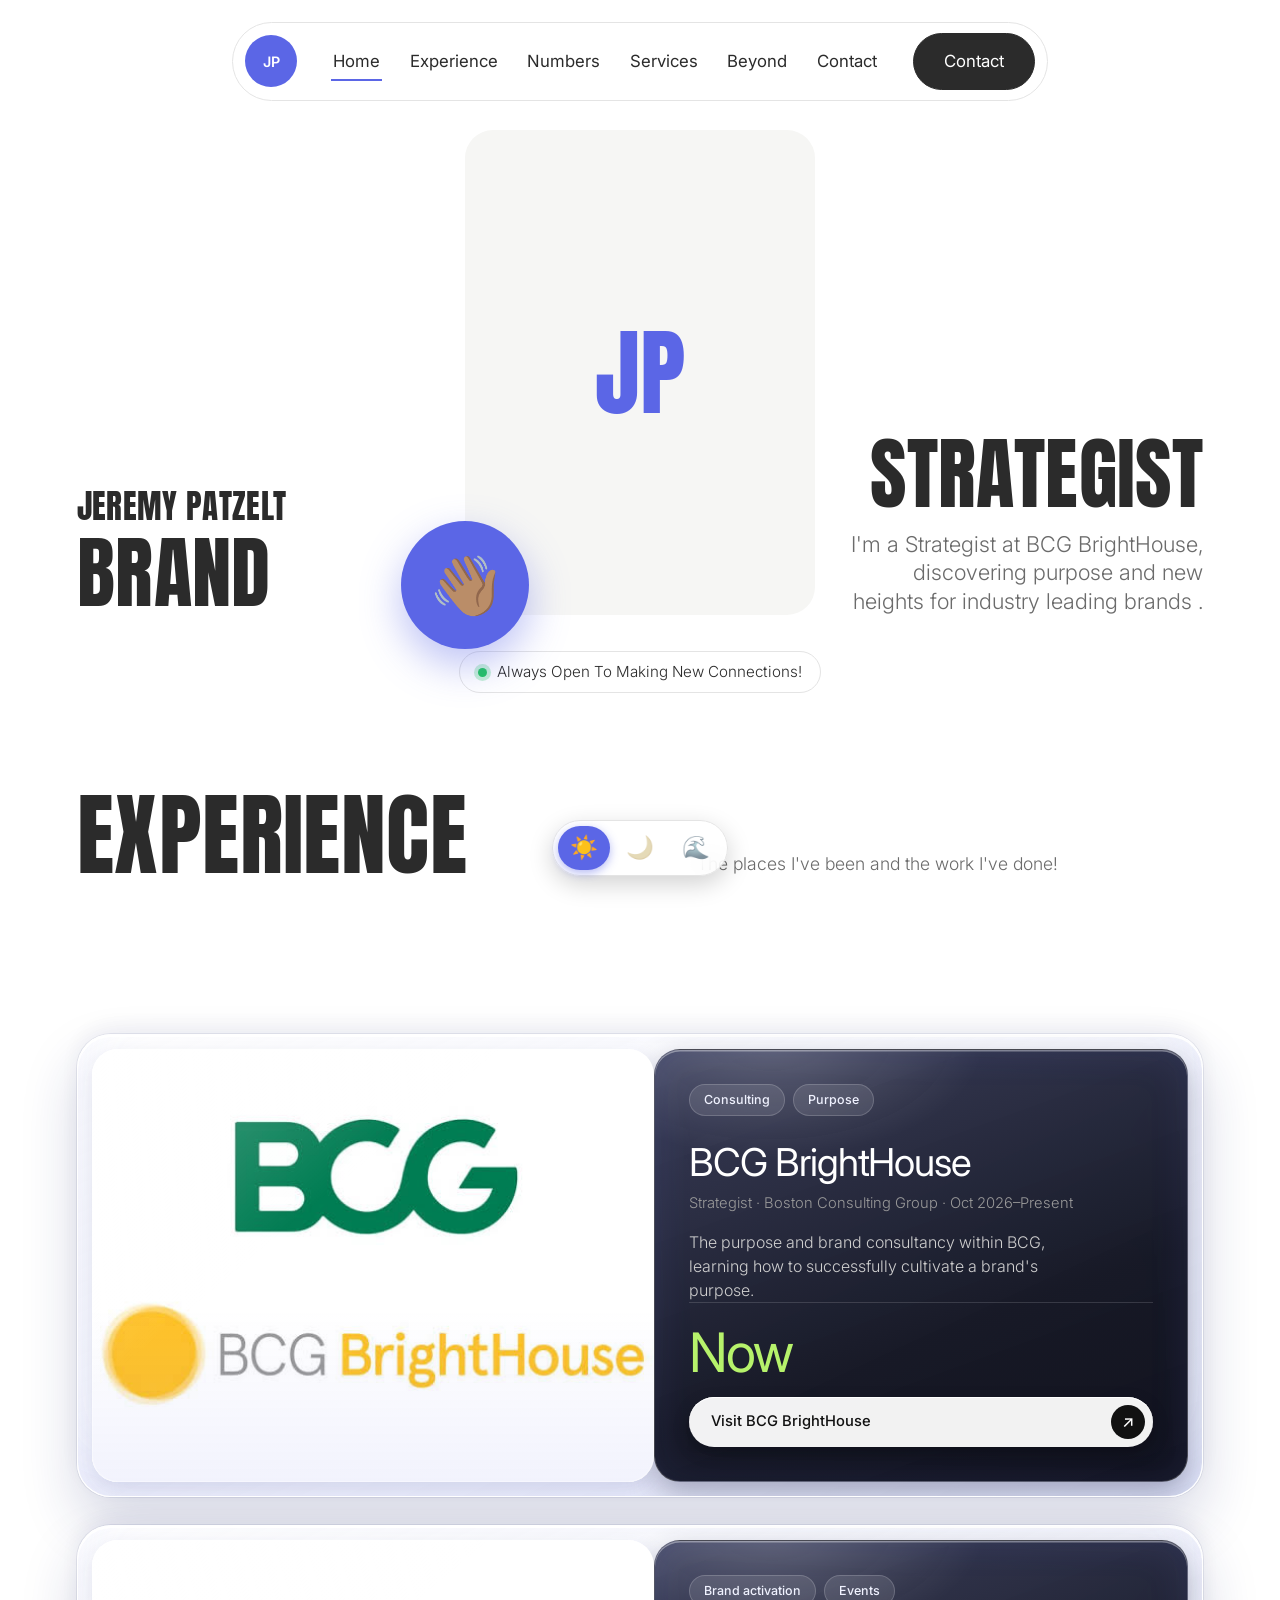
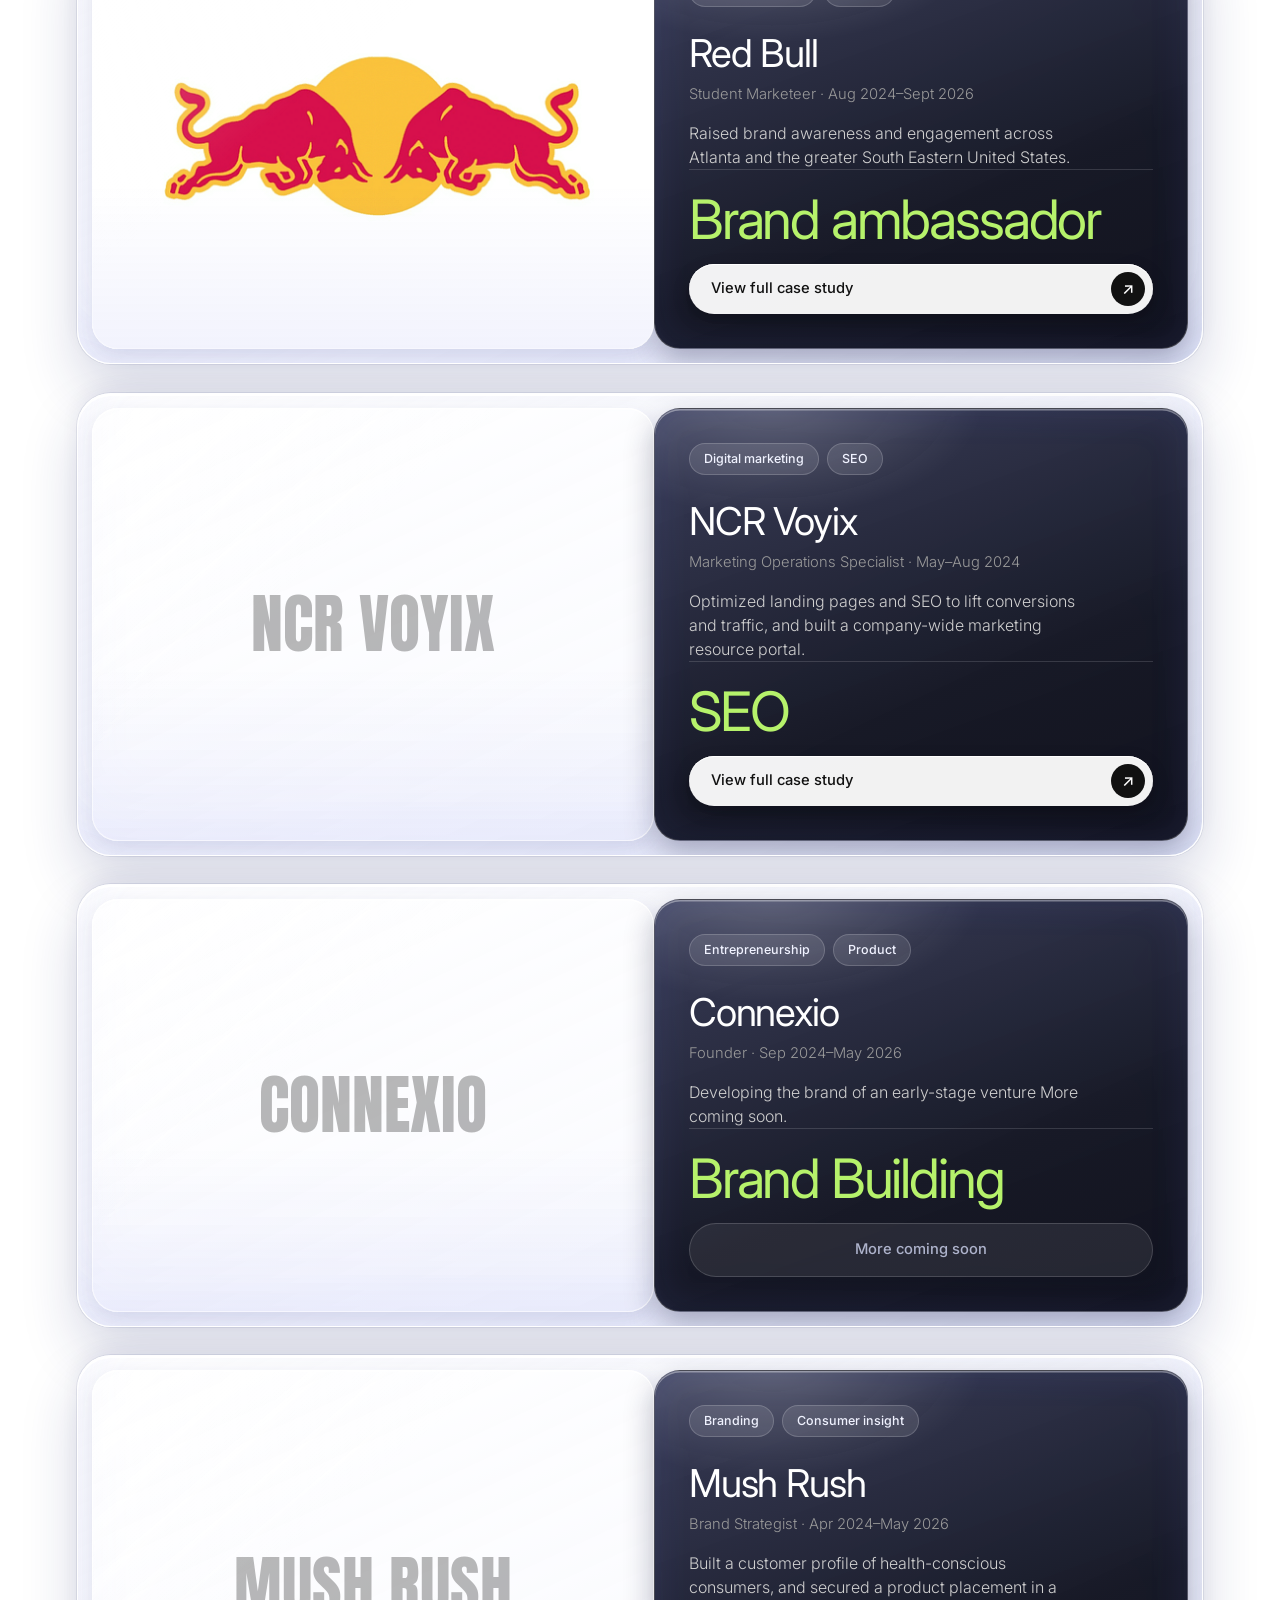
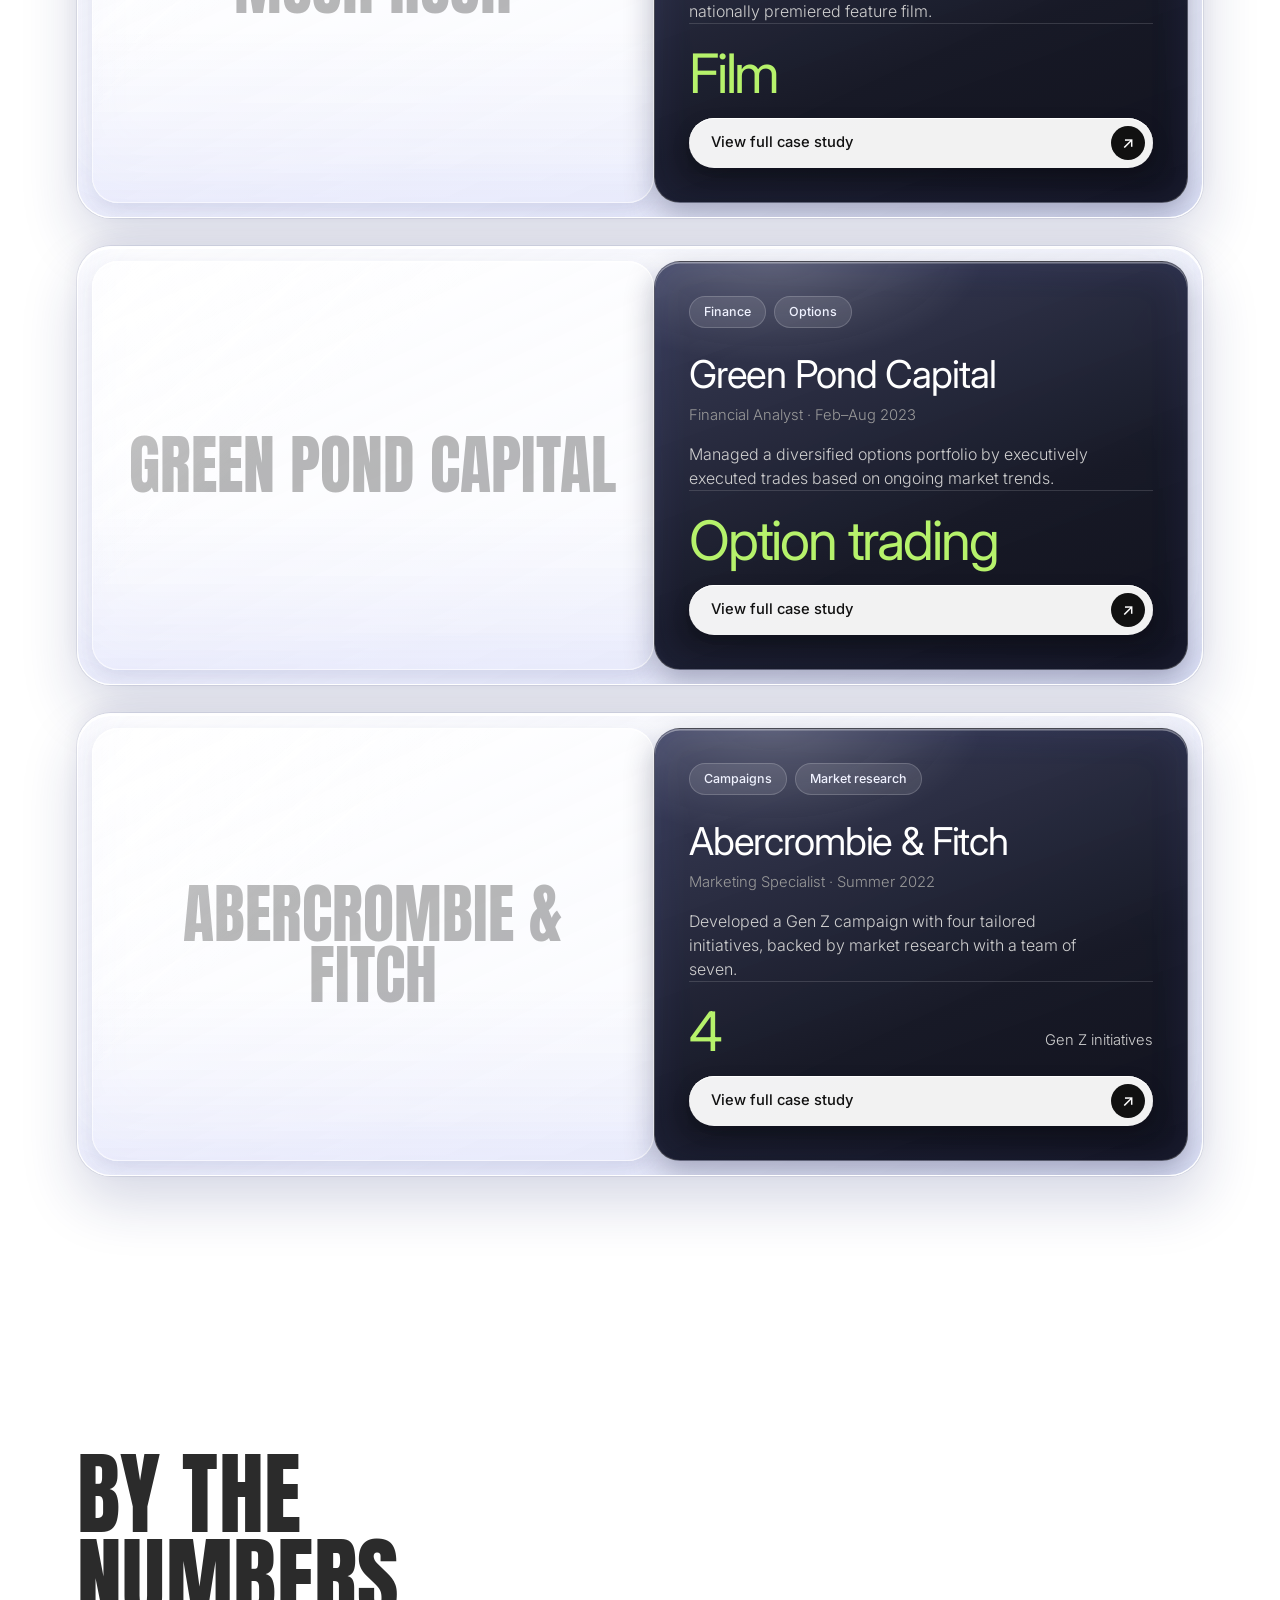
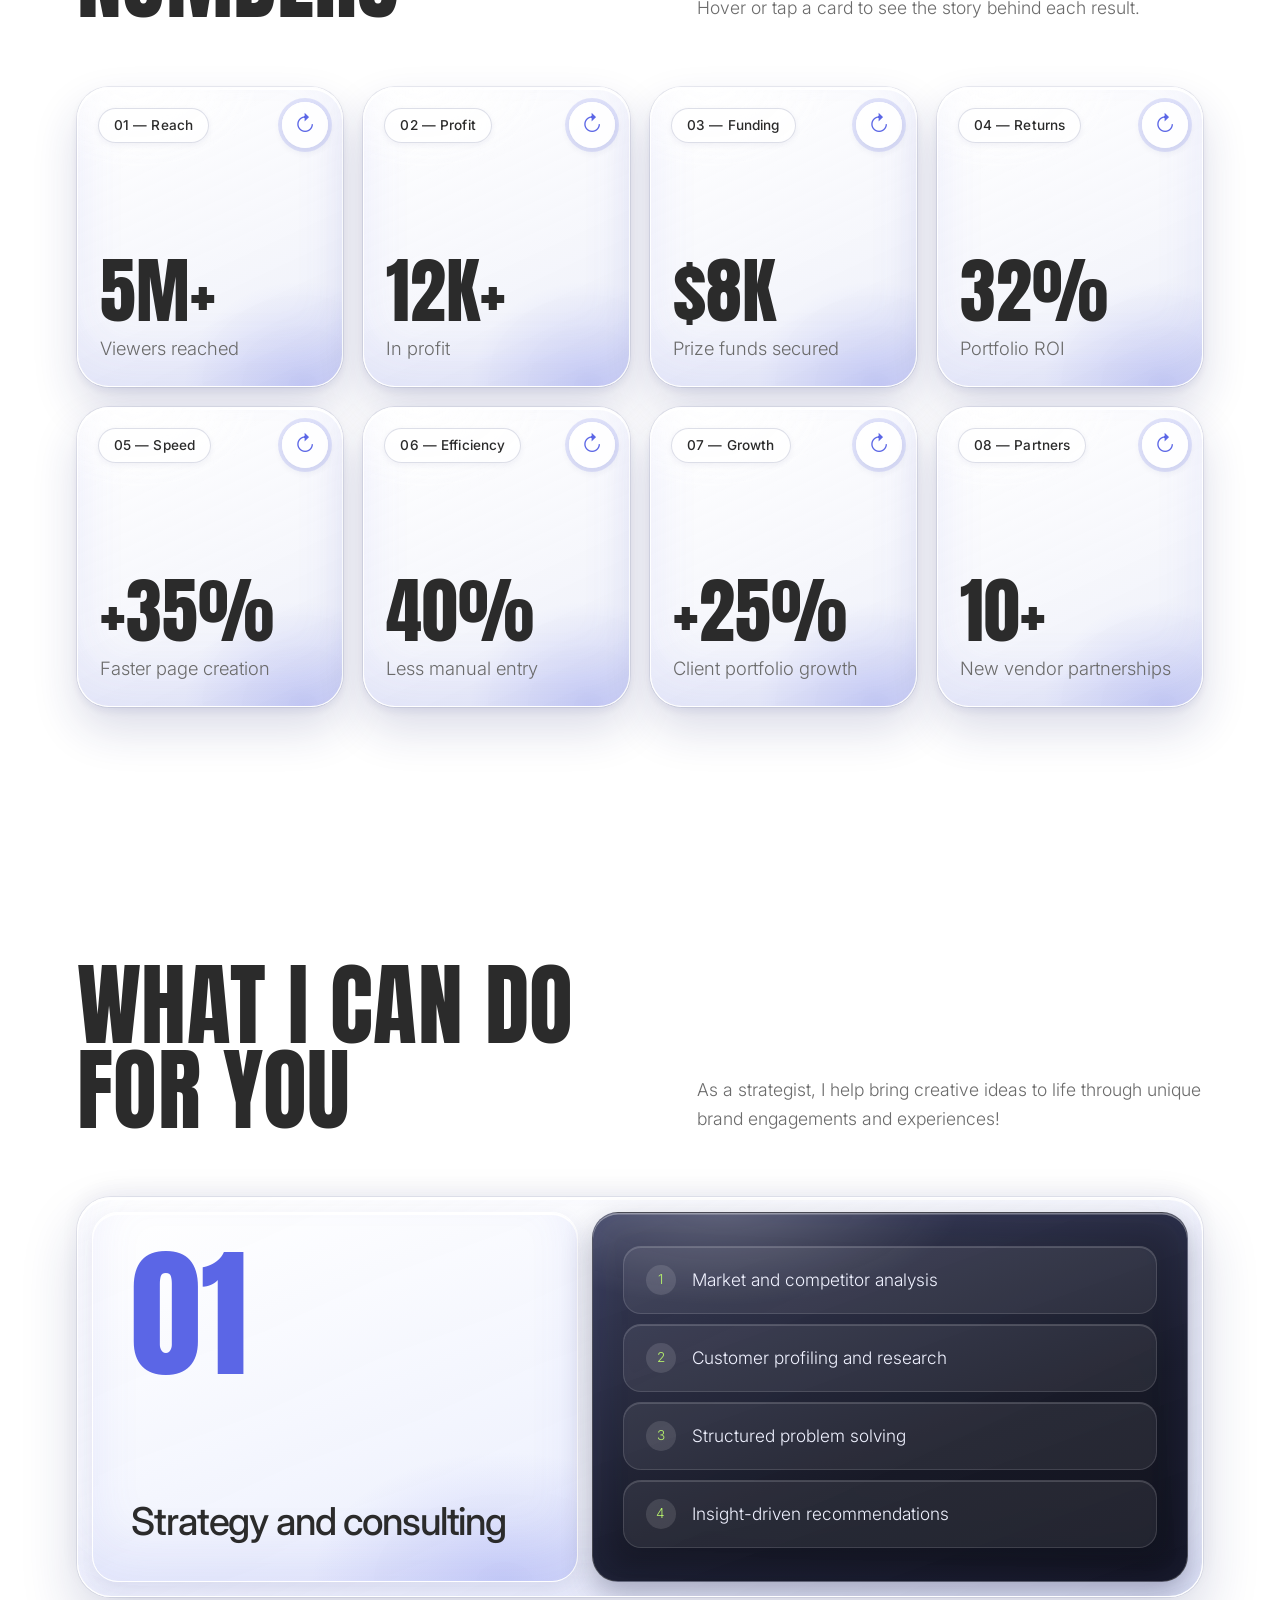
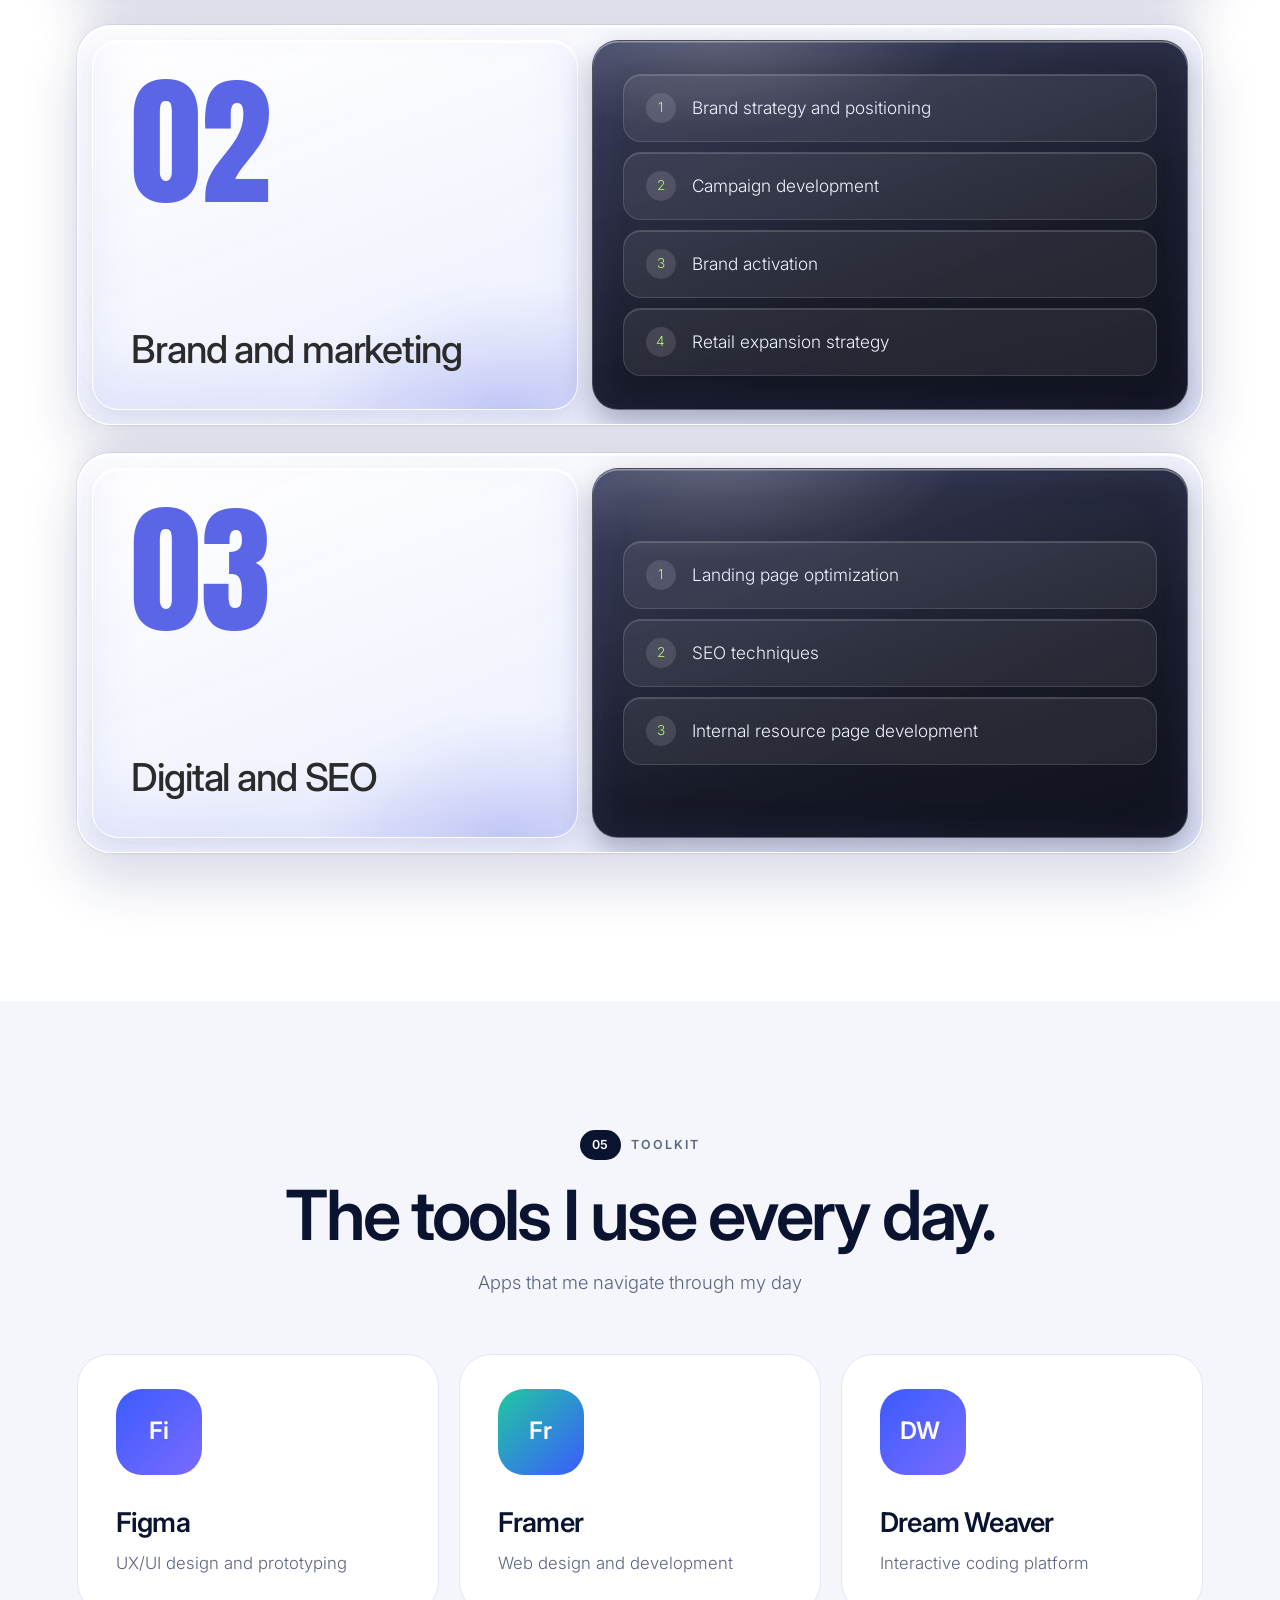
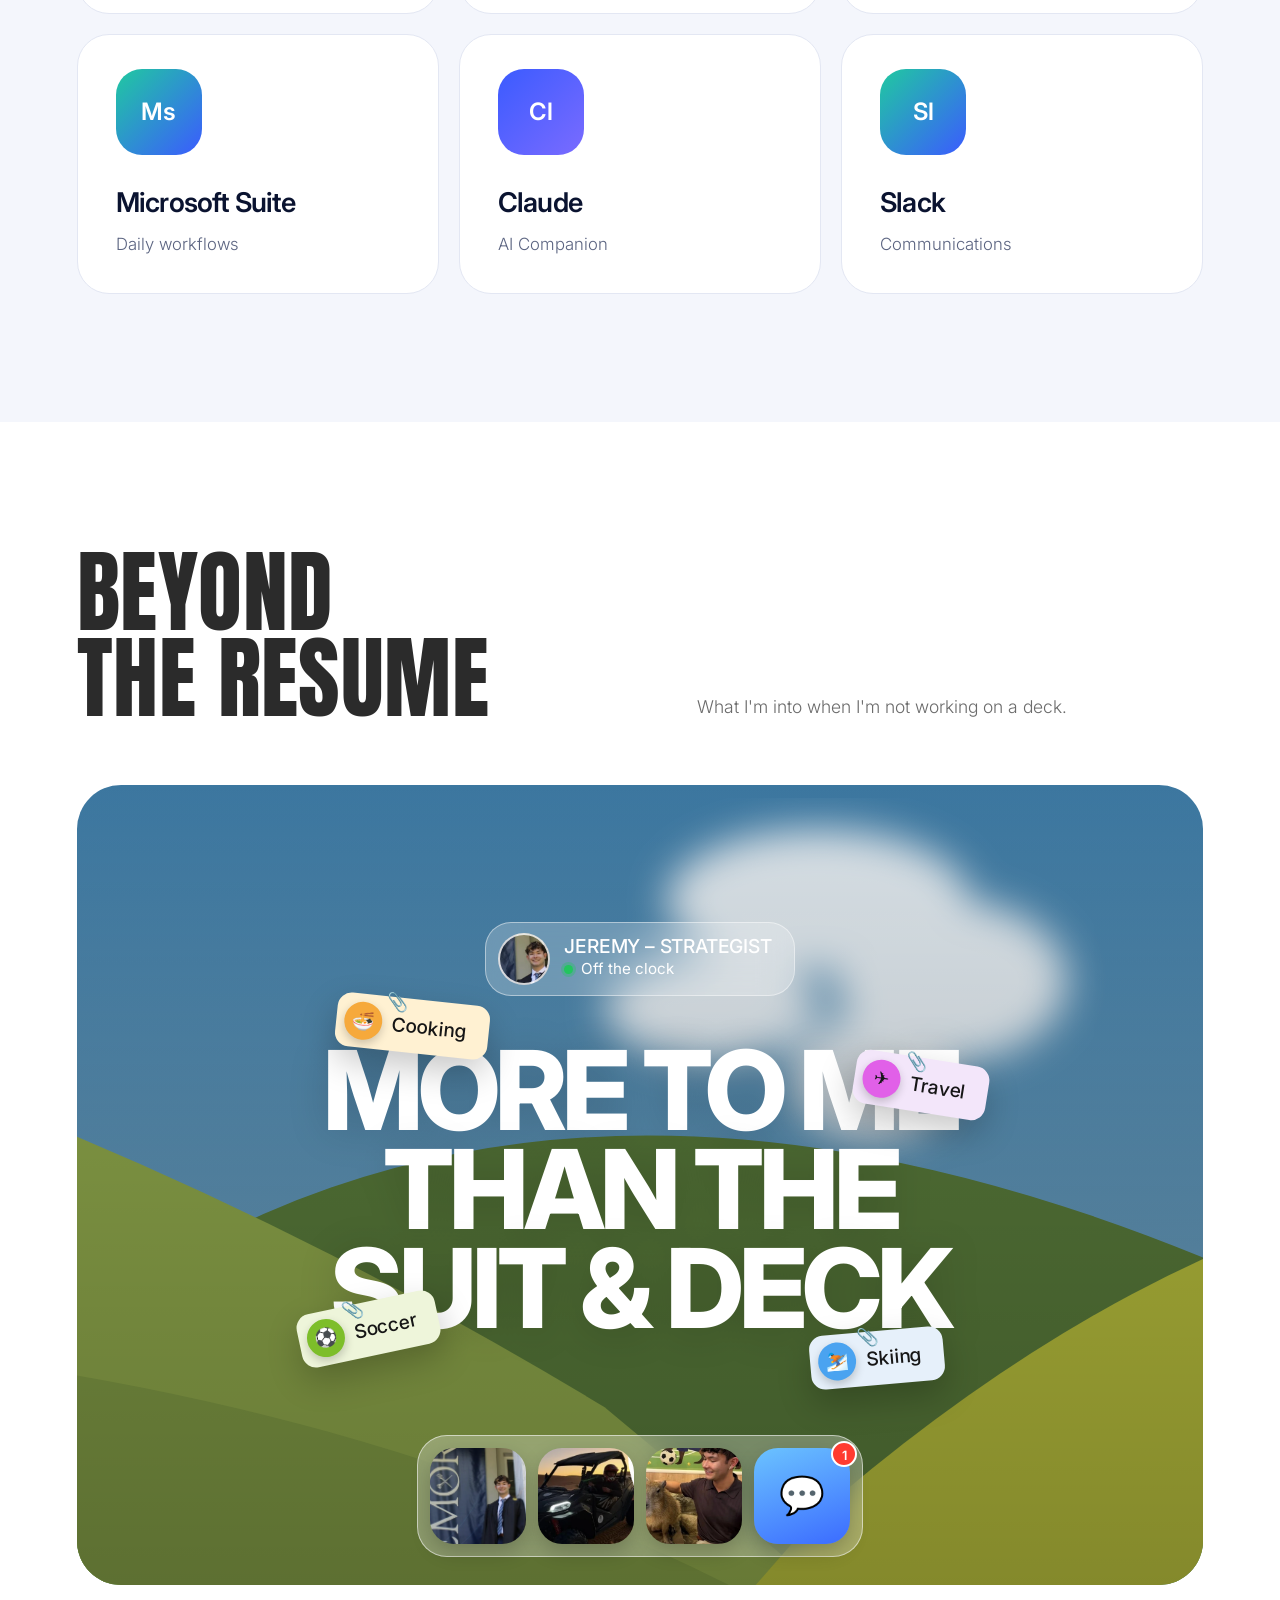
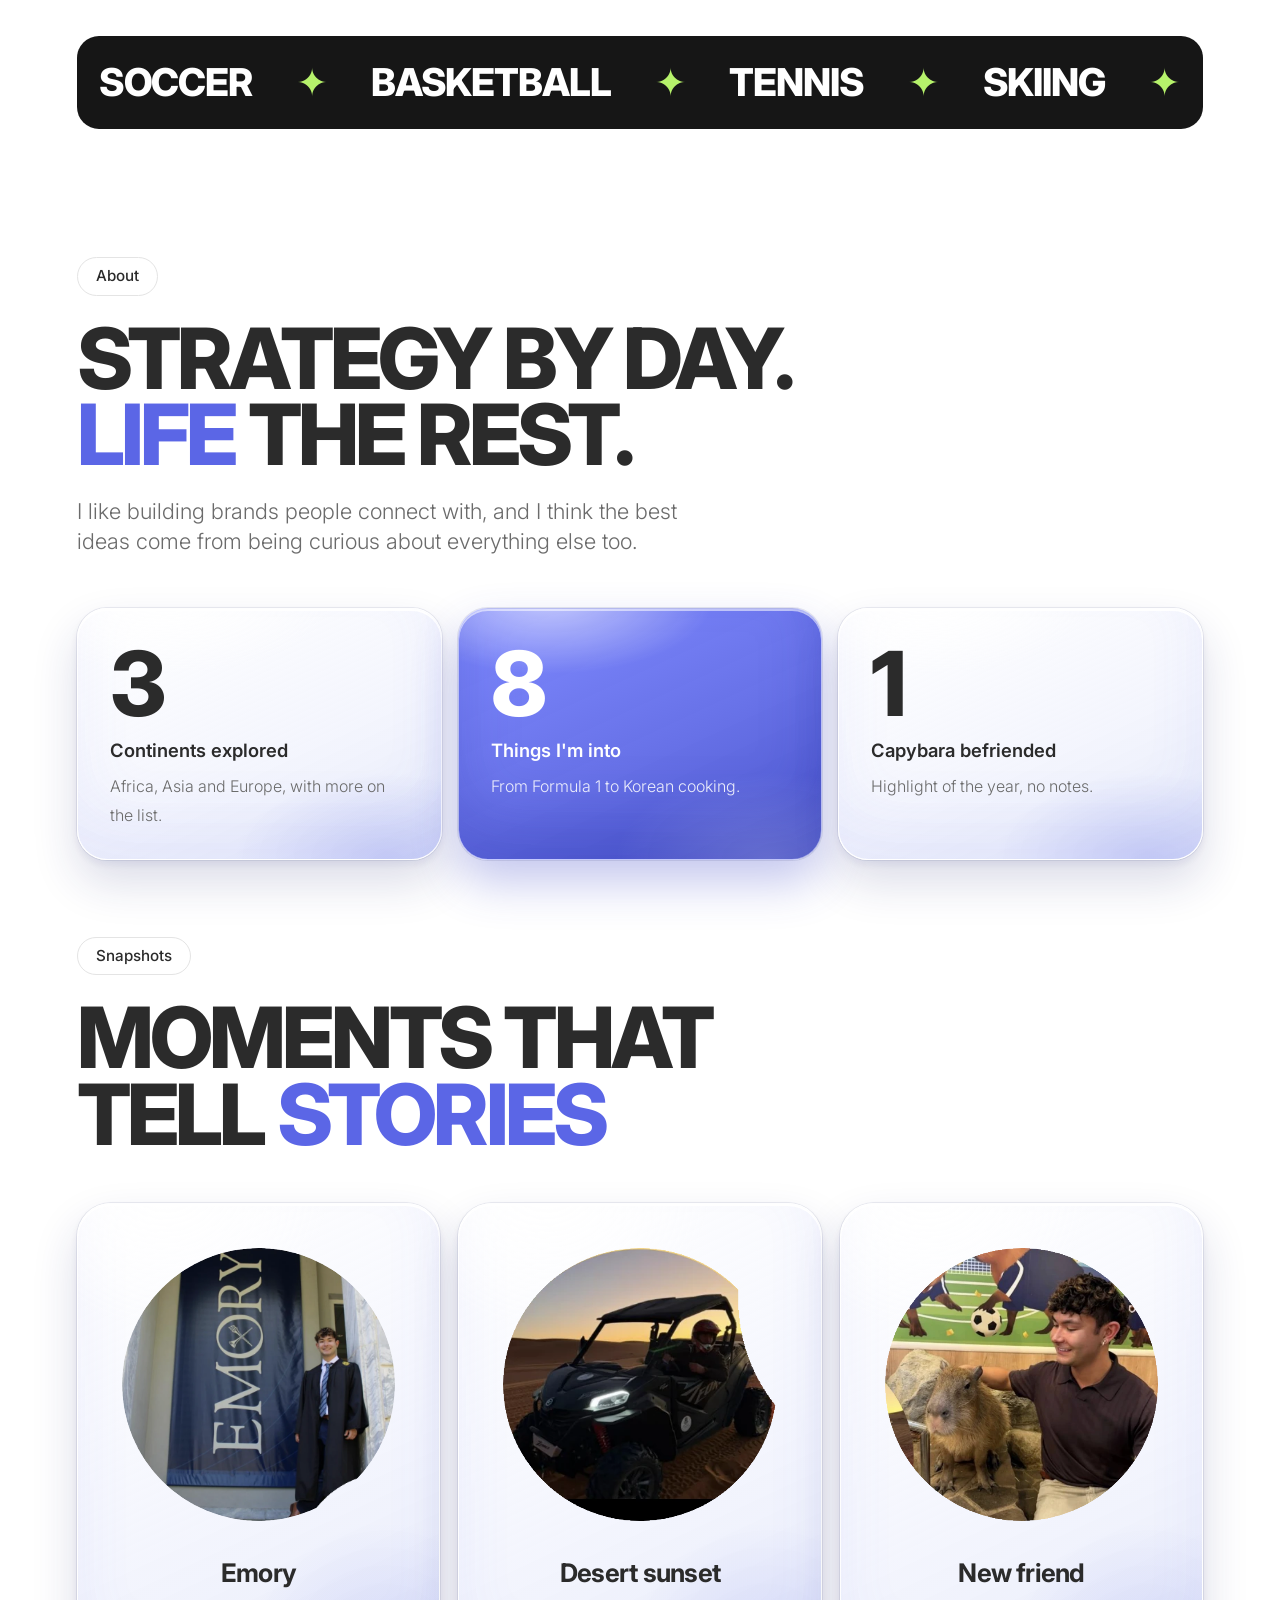
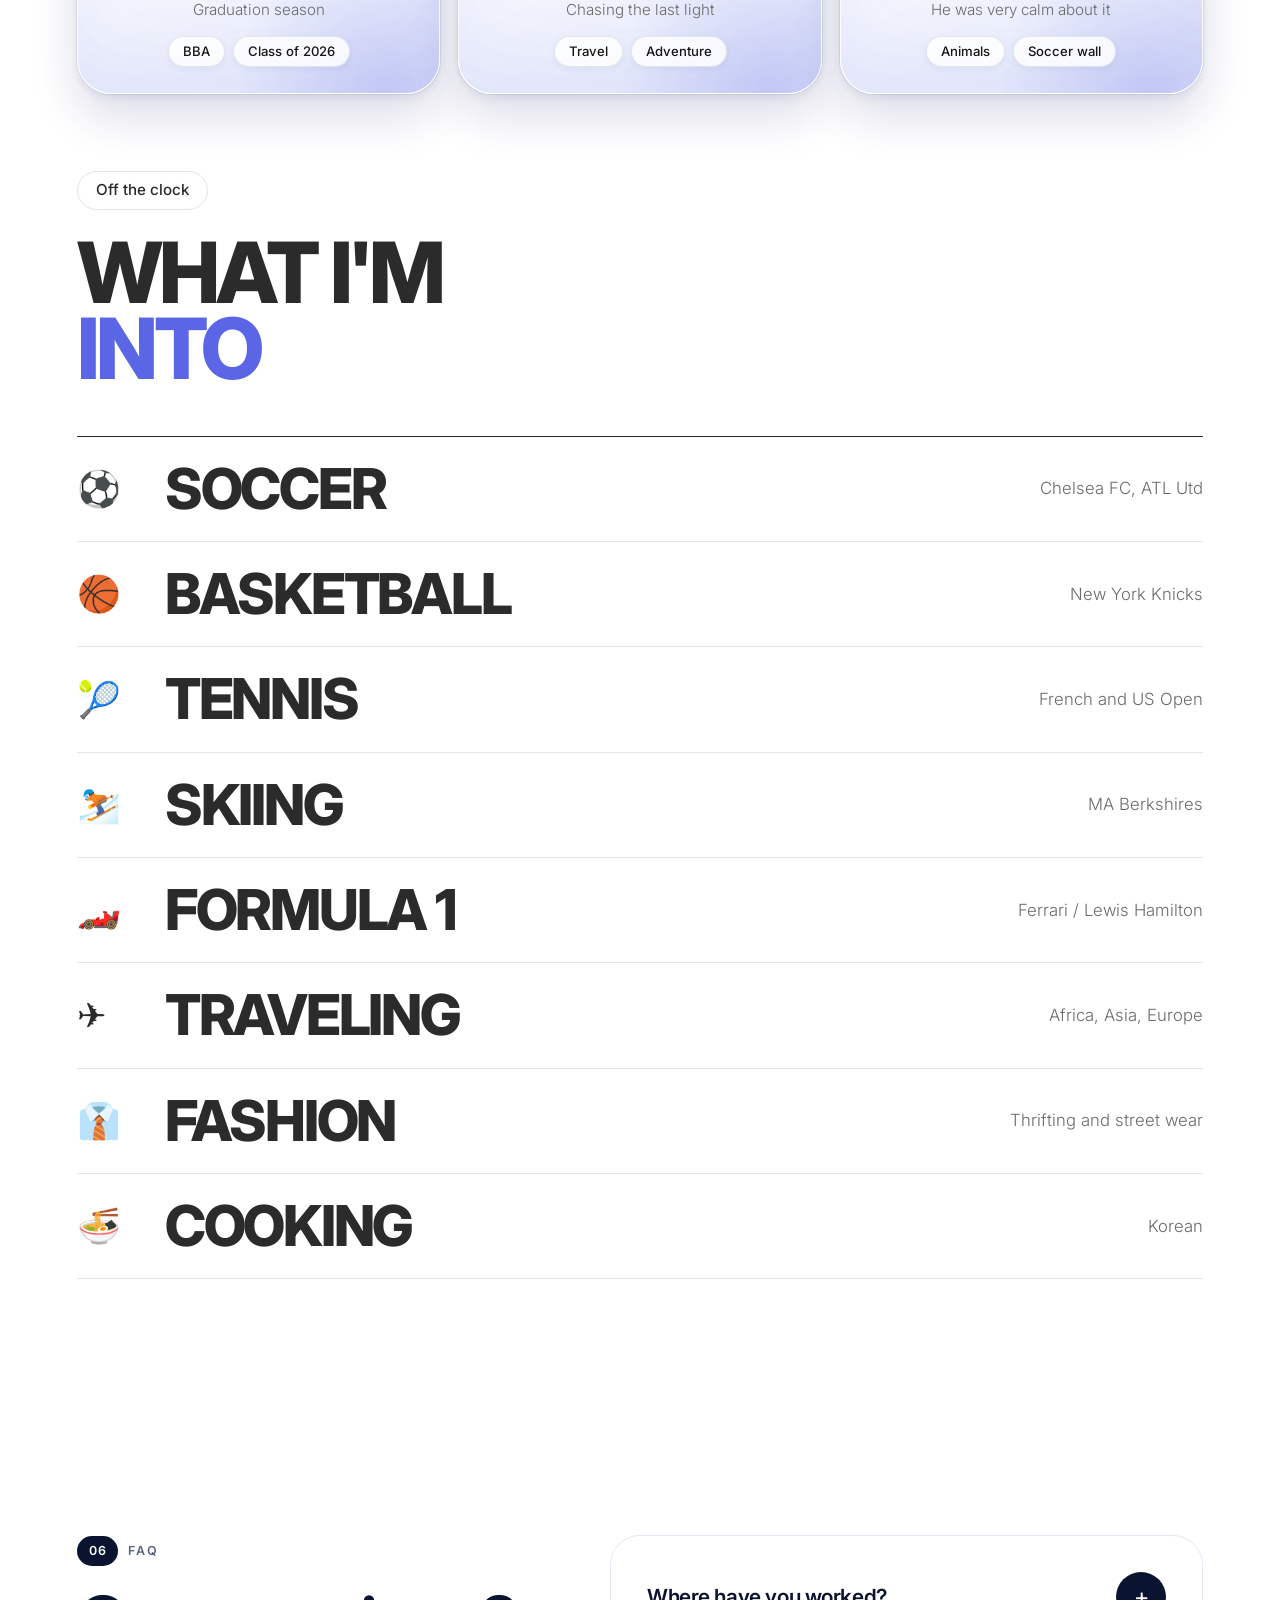
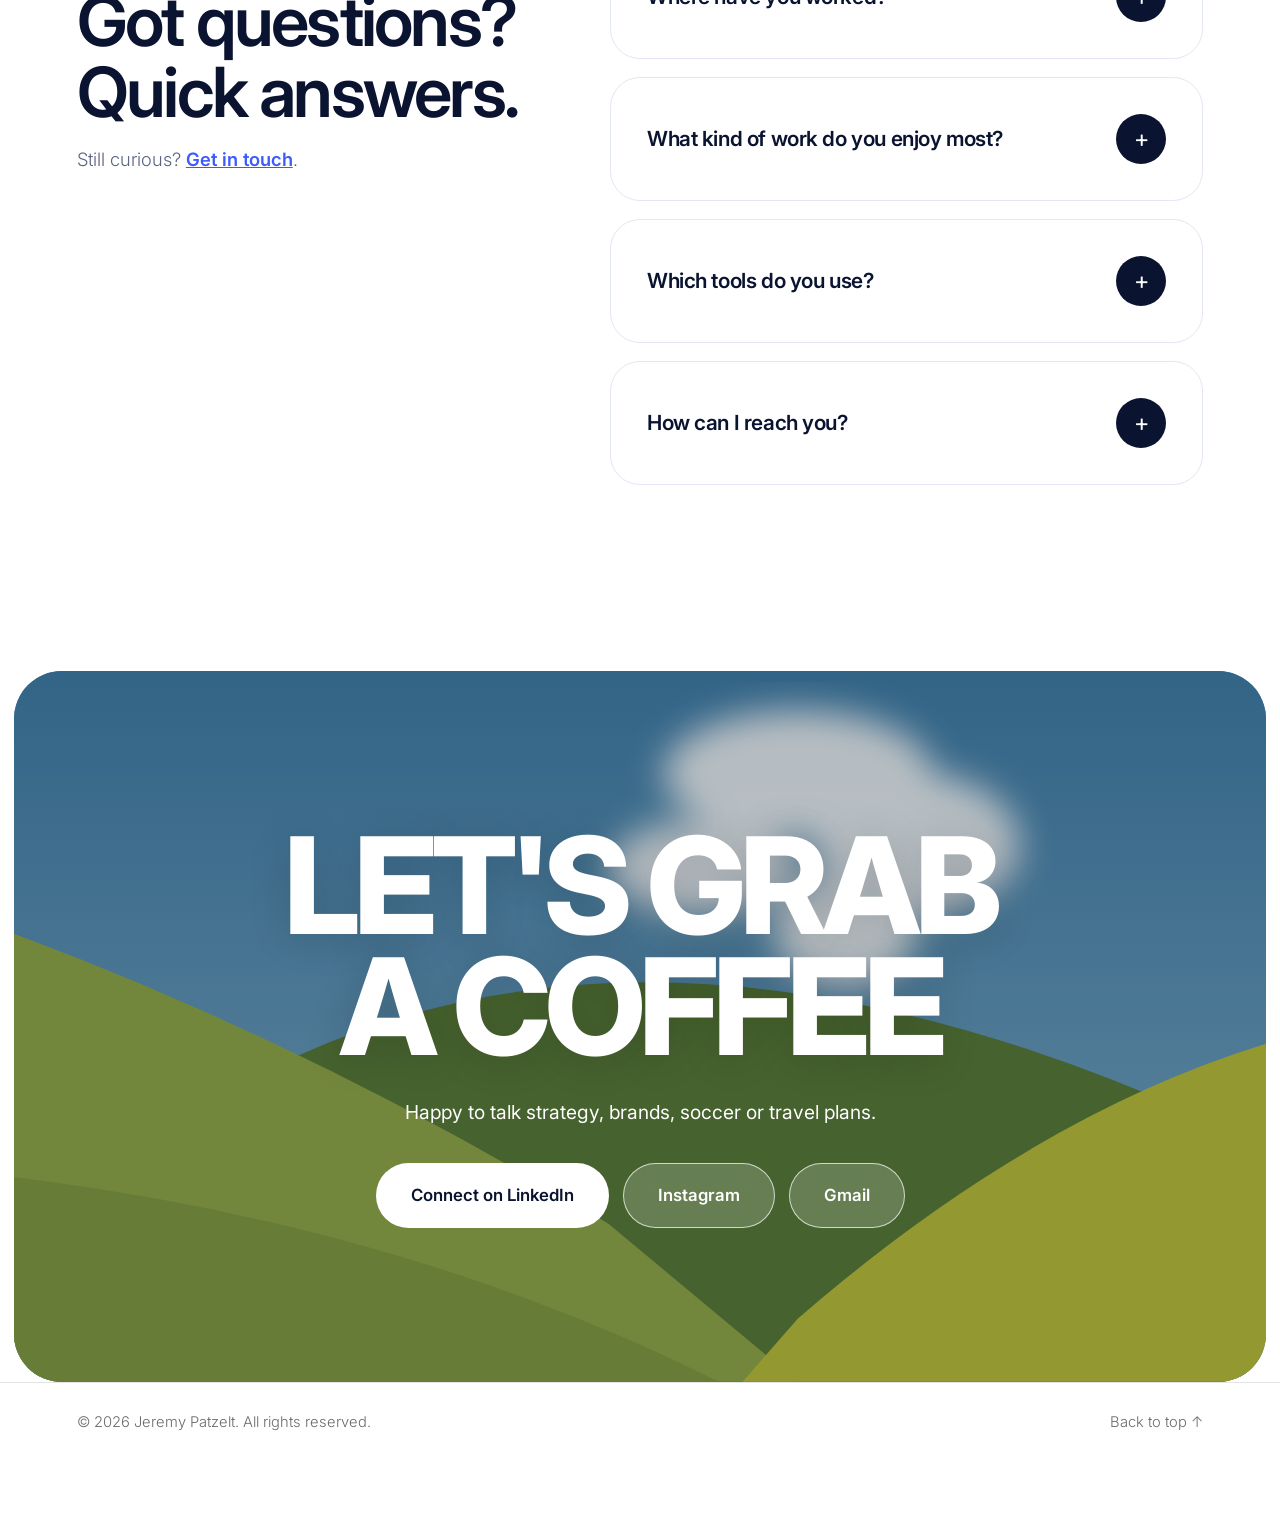
==== index.html @ 1f42571f "Add files via upload" ====
<!DOCTYPE html>
<html lang="en" data-theme="light">
<head>
<meta charset="utf-8">
<meta name="viewport" content="width=device-width, initial-scale=1">
<title>Jeremy Patzelt | Brand Strategist </title>
<meta name="description" content="Jeremy Patzelt: Strategist at BCG BrightHouse">
<meta property="og:title" content="Jeremy Patzelt">
<meta property="og:description" content="Brand strategist. Selected work and experience.">
<meta property="og:type" content="website">
<link rel="icon" href="data:image/svg+xml,%3Csvg xmlns='http://www.w3.org/2000/svg' viewBox='0 0 32 32'%3E%3Ccircle cx='16' cy='16' r='16' fill='%235B66E6'/%3E%3Ctext x='16' y='21' font-family='Arial' font-size='13' font-weight='700' fill='%23fff' text-anchor='middle'%3EJP%3C/text%3E%3C/svg%3E">
<link rel="preconnect" href="https://fonts.googleapis.com">
<link rel="preconnect" href="https://fonts.gstatic.com" crossorigin>
<link href="https://fonts.googleapis.com/css2?family=Anton&family=Inter:wght@300;400;500;600,800&display=swap" rel="stylesheet">
<link rel="stylesheet" href="style.css">
</head>
<body>
<canvas id="lake" aria-hidden="true"></canvas>
<a class="skip" href="#main">Skip to content</a>

<header class="nav-wrap" id="top">
  <div class="nav">
    <a class="avatar" href="#top" aria-label="Jeremy Patzelt, back to top"><span>JP</span><img src="https://framerusercontent.com/images/3vHWPvXsZOzqGPtNmcAxQq204.jpeg?width=240&amp;height=240" alt="" width="52" height="52" onerror="this.remove()"></a>
    <nav aria-label="Primary">
      <ul class="menu" id="menu">
        <a href="#top">Home</a>
        <a href="#experience">Experience</a>
        <a href="#numbers">Numbers</a>
        <a href="#services">Services</a>
        <a href="#beyond">Beyond</a>
        <a href="#contact">Contact</a>
        <li class="m-cta"><a href="#contact">Contact</a></li>
      </ul>
    </nav>
    <a class="cbtn" href="#contact">Contact</a>
    <button class="burger" id="burger" aria-label="Menu" aria-expanded="false" aria-controls="menu"><span></span><span></span></button>
  </div>
</header>

<main id="main">

<!-- HERO -->
<section class="hero">
  <h1 class="sr">Jeremy Patzelt, brand strategist</h1>
  <div class="hero-grid">
    <div class="hl">
      <p class="hname">Jeremy Patzelt</p>
      <p class="word" aria-hidden="true">Brand</p>
    </div>
    <figure class="portrait" id="portrait">
      <img src="https://framerusercontent.com/images/3vHWPvXsZOzqGPtNmcAxQq204.jpeg?width=1208&amp;height=1130" alt="Portrait of Jeremy Patzelt" width="800" height="800" onerror="this.parentNode.classList.add('noimg');this.remove()">
      <span class="initials" aria-hidden="true">JP</span>
      <a class="hi" href="#contact" aria-label="Say hi, go to contact"><span class="wave" aria-hidden="true">&#128075;&#127997;</span></a>
    </figure>
    <div class="hr">
      <p class="word w2" aria-hidden="true">Strategist</p>
      <p class="tag">I'm a Strategist at BCG BrightHouse, discovering purpose and new heights for industry leading brands .</p>
    </div>
  </div>
  <p class="avail"><i></i>Always Open To Making New Connections!</p>
</section>
<!-- EXPERIENCE -->
<section class="sec" id="experience">
  <div class="head">
    <h2>Experience</h2>
    <p> The places I've been and the work I've done!&nbsp;</p>
    <p>&nbsp;</p>
  </div>
  <div class="xstack">
    <article class="xcard" style="--i:0;--tint:#DDE3FF">
      <div class="xmedia"><span class="xfb">BCG BrightHouse</span><img src="BCG+BH.jpeg" alt="BCG BrightHouse logo" loading="lazy" onerror="this.remove()"></div>
      <div class="xpanel">
        <div class="xtags"><span>Consulting</span><span>Purpose</span></div>
        <h3>BCG BrightHouse</h3>
        <p class="xrole">Strategist · Boston Consulting Group · Oct 2026–Present</p>
        <p class="xdesc">The purpose and brand consultancy within BCG, learning how to successfully cultivate a brand's purpose.</p>
        <div class="xmetric"><strong>Now</strong><span></span></div>
        <a class="xbtn" href="https://bcgbrighthouse.com/" target="_blank" rel="noopener">Visit BCG BrightHouse <i aria-hidden="true">&nearr;</i></a>
      </div>
    </article>
    <article class="xcard" style="--i:1;--tint:#FFE3D6">
      <div class="xmedia"><span class="xfb">Red Bull</span><img src="redbull logo.png" alt="Red Bull logo" loading="lazy" onerror="this.remove()"></div>
      <div class="xpanel">
        <div class="xtags"><span>Brand activation</span><span>Events</span></div>
        <h3>Red Bull</h3>
        <p class="xrole">Student Marketeer · Aug 2024–Sept 2026</p>
        <p class="xdesc">Raised brand awareness and engagement across Atlanta and the greater South Eastern United States.</p>
        <div class="xmetric"><strong>Brand ambassador</strong><span></span></div>
        <a class="xbtn" href="https://jeremypatzelt.com/red-bull" target="_blank" rel="noopener">View full case study <i aria-hidden="true">&nearr;</i></a>
      </div>
    </article><article class="xcard" style="--i:2;--tint:#F2E3FF">
    <div class="xmedia"><span class="xfb">NCR Voyix</span><img src="https://framerusercontent.com/images/egqdO4OGkYpKJIZttbjPD9zMmw.jpeg?width=800&amp;height=418" alt="NCR Voyix logo" loading="lazy" onerror="this.remove()"></div>
      <div class="xpanel">
        <div class="xtags"><span>Digital marketing</span><span>SEO</span></div>
        <h3>NCR Voyix</h3>
        <p class="xrole">Marketing Operations Specialist · May–Aug 2024</p>
        <p class="xdesc">Optimized landing pages and SEO to lift conversions and traffic, and built a company-wide marketing resource portal.</p>
        <div class="xmetric"><strong>SEO</strong><span></span></div>
        <a class="xbtn" href="https://jeremypatzelt.com/ncr" target="_blank" rel="noopener">View full case study <i aria-hidden="true">&nearr;</i></a>
      </div>
    </article>
    <article class="xcard" style="--i:3;--tint:#E9E4D8"><div class="xmedia"><span class="xfb">Connexio</span><img src="https://framerusercontent.com/images/UQ44zlKKj9xjizOPkvC2XDlOB6o.jpeg?width=380&amp;height=324" alt="Connexio logo" loading="lazy" onerror="this.remove()"></div>
      <div class="xpanel">
        <div class="xtags"><span>Entrepreneurship</span><span>Product</span></div>
        <h3>Connexio</h3>
        <p class="xrole">Founder · Sep 2024–May 2026</p>
        <p class="xdesc">Developing the brand of an early-stage venture More coming soon.</p>
        <div class="xmetric"><strong>Brand Building</strong><span></span></div>
        <span class="xbtn off">More coming soon</span>
      </div>
    </article>
    <article class="xcard" style="--i:4;--tint:#D8F0E6">
      <div class="xmedia"><span class="xfb">Mush Rush</span><img src="https://framerusercontent.com/images/lsFiSz8VsL7CepNYZcIf4g1E4.jpeg?width=828&amp;height=768" alt="Mush Rush logo" loading="lazy" onerror="this.remove()"></div>
      <div class="xpanel">
        <div class="xtags"><span>Branding</span><span>Consumer insight</span></div>
        <h3>Mush Rush</h3>
        <p class="xrole">Brand Strategist · Apr 2024–May 2026</p>
        <p class="xdesc">Built a customer profile of health-conscious consumers, and secured a product placement in a nationally premiered feature film.</p>
        <div class="xmetric"><strong>Film</strong><span></span></div>
        <a class="xbtn" href="https://jeremypatzelt.com/mush-rush" target="_blank" rel="noopener">View full case study <i aria-hidden="true">&nearr;</i></a>
      </div>
    </article>
    <article class="xcard" style="--i:5;--tint:#E6EEF9">
      <div class="xmedia"><span class="xfb">Green Pond Capital</span><img src="https://framerusercontent.com/images/B8mFS0Vs3FEMr19BcV6W0pgY.jpeg?width=479&amp;height=478" alt="Green Pond Capital logo" loading="lazy" onerror="this.remove()"></div>
      <div class="xpanel">
        <div class="xtags"><span>Finance</span><span>Options</span></div>
        <h3>Green Pond Capital</h3>
        <p class="xrole">Financial Analyst · Feb–Aug 2023</p>
        <p class="xdesc">Managed a diversified options portfolio by executively executed trades based on ongoing market trends.</p>
        <div class="xmetric"><strong>Option trading</strong><span></span></div>
        <a class="xbtn" href="https://jeremypatzelt.com/gpcm" target="_blank" rel="noopener">View full case study <i aria-hidden="true">&nearr;</i></a>
      </div>
    </article>
    <article class="xcard" style="--i:6;--tint:#FFF1C9">
      <div class="xmedia"><span class="xfb">Abercrombie &amp; Fitch</span><img src="https://framerusercontent.com/images/rwY3v3maDstf0ukNf86atiqblW4.png?width=300&amp;height=300" alt="Abercrombie &amp; Fitch logo" loading="lazy" onerror="this.remove()"></div>
      <div class="xpanel">
        <div class="xtags"><span>Campaigns</span><span>Market research</span></div>
        <h3>Abercrombie &amp; Fitch</h3>
        <p class="xrole">Marketing Specialist · Summer 2022</p>
        <p class="xdesc">Developed a Gen Z campaign with four tailored initiatives, backed by market research with a team of seven.</p>
        <div class="xmetric"><strong>4</strong><span>Gen Z initiatives</span></div>
        <a class="xbtn" href="https://jeremypatzelt.com/abercrombie" target="_blank" rel="noopener">View full case study <i aria-hidden="true">&nearr;</i></a>
      </div>
    </article>
  </div>
</section>
<!-- NUMBERS -->
<section class="sec" id="numbers">
  <div class="head">
    <h2>By the numbers</h2>
    <p>Hover or tap a card to see the story behind each result.</p>
  </div>
    <div class="gstage">
    <div class="flips">
      <button type="button" class="flip" aria-label="Viewers reached: 5M+. Product placement in a nationwide film · MushRush">
        <span class="flip-in">
          <span class="ff"><em class="gpill">01 &mdash; Reach</em><span class="gic" aria-hidden="true">&#8635;</span><strong data-to="5" data-suf="M+">5M+</strong><span class="gl">Viewers reached</span></span>
          <span class="fb"><em class="gpill">01 &mdash; Reach</em><span class="gic" aria-hidden="true">&#8635;</span><b>Viewers reached</b><span class="gd">Product placement in a nationwide film · MushRush</span></span>
        </span>
      </button>
      <button type="button" class="flip" aria-label="In profit: 12K+. Market entry through targeted campaigns · MushRush">
        <span class="flip-in">
          <span class="ff"><em class="gpill">02 &mdash; Profit</em><span class="gic" aria-hidden="true">&#8635;</span><strong data-to="12" data-suf="K+">12K+</strong><span class="gl">In profit</span></span>
          <span class="fb"><em class="gpill">02 &mdash; Profit</em><span class="gic" aria-hidden="true">&#8635;</span><b>In profit</b><span class="gd">Market entry through targeted campaigns · MushRush</span></span>
        </span>
      </button>
      <button type="button" class="flip" aria-label="Prize funds secured: $8K. 5 corporate sponsorships for HackATL, 500+ students · Emory EVM">
        <span class="flip-in">
          <span class="ff"><em class="gpill">03 &mdash; Funding</em><span class="gic" aria-hidden="true">&#8635;</span><strong data-to="8" data-suf="K" data-pre="$">$8K</strong><span class="gl">Prize funds secured</span></span>
          <span class="fb"><em class="gpill">03 &mdash; Funding</em><span class="gic" aria-hidden="true">&#8635;</span><b>Prize funds secured</b><span class="gd">5 corporate sponsorships for HackATL, 500+ students · Emory EVM</span></span>
        </span>
      </button>
      <button type="button" class="flip" aria-label="Portfolio ROI: 32%. Diversified options portfolio · Green Pond Capital">
        <span class="flip-in">
          <span class="ff"><em class="gpill">04 &mdash; Returns</em><span class="gic" aria-hidden="true">&#8635;</span><strong data-to="32" data-suf="%">32%</strong><span class="gl">Portfolio ROI</span></span>
          <span class="fb"><em class="gpill">04 &mdash; Returns</em><span class="gic" aria-hidden="true">&#8635;</span><b>Portfolio ROI</b><span class="gd">Diversified options portfolio · Green Pond Capital</span></span>
        </span>
      </button>
      <button type="button" class="flip" aria-label="Faster page creation: +35%. UX-optimized templated components · NCR Voyix">
        <span class="flip-in">
          <span class="ff"><em class="gpill">05 &mdash; Speed</em><span class="gic" aria-hidden="true">&#8635;</span><strong data-to="35" data-suf="%" data-pre="+">+35%</strong><span class="gl">Faster page creation</span></span>
          <span class="fb"><em class="gpill">05 &mdash; Speed</em><span class="gic" aria-hidden="true">&#8635;</span><b>Faster page creation</b><span class="gd">UX-optimized templated components · NCR Voyix</span></span>
        </span>
      </button>
      <button type="button" class="flip" aria-label="Less manual entry: 40%. Dynamic staff visualization tool · NCR Voyix">
        <span class="flip-in">
          <span class="ff"><em class="gpill">06 &mdash; Efficiency</em><span class="gic" aria-hidden="true">&#8635;</span><strong data-to="40" data-suf="%">40%</strong><span class="gl">Less manual entry</span></span>
          <span class="fb"><em class="gpill">06 &mdash; Efficiency</em><span class="gic" aria-hidden="true">&#8635;</span><b>Less manual entry</b><span class="gd">Dynamic staff visualization tool · NCR Voyix</span></span>
        </span>
      </button>
      <button type="button" class="flip" aria-label="Client portfolio growth: +25%. 8 Fortune 500 relationships · Atlas Consulting Group">
        <span class="flip-in">
          <span class="ff"><em class="gpill">07 &mdash; Growth</em><span class="gic" aria-hidden="true">&#8635;</span><strong data-to="25" data-suf="%" data-pre="+">+25%</strong><span class="gl">Client portfolio growth</span></span>
          <span class="fb"><em class="gpill">07 &mdash; Growth</em><span class="gic" aria-hidden="true">&#8635;</span><b>Client portfolio growth</b><span class="gd">8 Fortune 500 relationships · Atlas Consulting Group</span></span>
        </span>
      </button>
      <button type="button" class="flip" aria-label="New vendor partnerships: 10+. In-person onboarding around Atlanta · Red Bull">
        <span class="flip-in">
          <span class="ff"><em class="gpill">08 &mdash; Partners</em><span class="gic" aria-hidden="true">&#8635;</span><strong data-to="10" data-suf="+">10+</strong><span class="gl">New vendor partnerships</span></span>
          <span class="fb"><em class="gpill">08 &mdash; Partners</em><span class="gic" aria-hidden="true">&#8635;</span><b>New vendor partnerships</b><span class="gd">In-person onboarding around Atlanta · Red Bull</span></span>
        </span>
      </button>
    </div>
  </div>
</section>
<!-- SERVICES -->
<section class="sec" id="services">
  <div class="head">
    <h2>What I can do<br>for you</h2>
    <p>As a strategist, I help bring creative ideas to life through unique brand engagements and experiences!&nbsp; &nbsp; &nbsp;&nbsp;</p>
  </div>
    <div class="sstack">
    <article class="scard" style="--i:0">
      <div class="smedia"><span class="snb">01</span><h3>Strategy and consulting</h3></div>
      <div class="spanel">
        <ul class="srows">
          <li><i>1</i>Market and competitor analysis</li>
          <li><i>2</i>Customer profiling and research</li>
          <li><i>3</i>Structured problem solving</li>
          <li><i>4</i>Insight-driven recommendations</li>
        </ul>
      </div>
    </article>
    <article class="scard" style="--i:1">
      <div class="smedia"><span class="snb">02</span><h3>Brand and marketing</h3></div>
      <div class="spanel">
        <ul class="srows">
          <li><i>1</i>Brand strategy and positioning</li>
          <li><i>2</i>Campaign development</li>
          <li><i>3</i>Brand activation</li>
          <li><i>4</i>Retail expansion strategy</li>
        </ul>
      </div>
    </article>
    <article class="scard" style="--i:2">
      <div class="smedia"><span class="snb">03</span><h3>Digital and SEO</h3></div>
      <div class="spanel">
        <ul class="srows">
          <li><i>1</i>Landing page optimization</li>
          <li><i>2</i>SEO techniques</li>
          <li><i>3</i>Internal resource page development</li>
        </ul>
      </div>
    </article>
  </div>
</section>
<!-- TOOLKIT -->
<section class="tk" id="toolkit">
  <div class="tk-in">
    <div class="shead center">
      <p class="snum"><b>05</b> Toolkit</p>
      <h2>The tools I use every day.</h2>
      <p class="ssub">Apps that me navigate through my day</p>
    </div>
    <ul class="tkgrid">
      <li><span class="ti">Fi</span><b>Figma</b><small>UX/UI design and prototyping</small></li>
      <li><span class="ti g">Fr</span><b>Framer</b><small>Web design and development</small></li>
      <li><span class="ti">DW&nbsp;</span><b>Dream Weaver&nbsp;&nbsp;</b><small>Interactive coding platform&nbsp; &nbsp;</small></li>
      <li><span class="ti g">Ms</span><b>Microsoft Suite</b><small>Daily workflows </small></li>
      <li><span class="ti">Cl</span><b>Claude</b><small>AI Companion</small></li>
      <li><span class="ti g">Sl</span><b>Slack</b><small>Communications</small></li>
    </ul>
  </div>
</section>
<!-- BEYOND THE RESUME -->
<section class="sec" id="beyond">
  <div class="head">
    <h2>Beyond<br>the resume</h2>
    <p>What I'm into when I'm not working on a deck.</p>
  </div>

  <div class="fn-card">
    <svg class="fn-scene" viewBox="0 0 1600 900" preserveAspectRatio="xMidYMid slice" aria-hidden="true">
      <defs><linearGradient id="fnSky" x1="0" y1="0" x2="0" y2="1"><stop offset="0" stop-color="#3F7DA8"/><stop offset="1" stop-color="#7FAFCB"/></linearGradient><filter id="fnBlur"><feGaussianBlur stdDeviation="22"/></filter></defs>
      <rect width="1600" height="900" fill="url(#fnSky)"/>
      <g filter="url(#fnBlur)" fill="#fff" opacity=".85"><ellipse cx="1000" cy="130" rx="170" ry="80"/><ellipse cx="1150" cy="220" rx="130" ry="90"/><ellipse cx="880" cy="250" rx="120" ry="60"/><ellipse cx="1060" cy="330" rx="90" ry="70"/></g>
      <path d="M300 520 Q 800 250 1500 560 L1600 900 L0 900 L0 640Z" fill="#587A3A"/>
      <path d="M0 330 Q 380 470 760 700 L1000 900 L0 900Z" fill="#8FA84B"/>
      <path d="M1600 470 Q 1300 560 1000 820 L930 900 L1600 900Z" fill="#B7BE3C"/>
      <path d="M0 640 Q 500 700 900 900 L0 900Z" fill="#7C9743" opacity=".75"/>
    </svg>

    <div class="fn-me"><span class="fn-av" role="img" aria-label="Jeremy"></span><div><b>Jeremy &ndash; Strategist</b><small><i></i>Off the clock</small></div></div>

    <div class="fn-hl">
      <h3 class="fn-h"><span>More to me</span><span>than the</span><span>suit &amp; deck</span></h3>
      <span class="fn-stk fn-k1"><i>&#9917;</i>Soccer</span>
      <span class="fn-stk fn-k2"><i>&#9992;&#65039;</i>Travel</span>
      <span class="fn-stk fn-k3"><i>&#9975;&#65039;</i>Skiing</span>
      <span class="fn-stk fn-k4"><i>&#127836;</i>Cooking</span>
    </div>

    <nav class="fn-dock" aria-label="Photos">
      <a class="fn-tile fn-t1" href="#fnMoments" aria-label="Emory"><span>Emory</span></a>
      <a class="fn-tile fn-t2" href="#fnMoments" aria-label="Desert ride"><span>Desert ride</span></a>
      <a class="fn-tile fn-t3" href="#fnMoments" aria-label="Capybara"><span>New friend</span></a>
      <a class="fn-tile fn-t4" href="#contact" aria-label="Say hi">&#128172;<em>1</em><span>Say hi</span></a>
    </nav>
  </div>

  <div class="fn-mq" aria-hidden="true"><div><span>Soccer</span><span><em>&#10022;</em></span><span>Basketball</span><span><em>&#10022;</em></span><span>Tennis</span><span><em>&#10022;</em></span><span>Skiing</span><span><em>&#10022;</em></span><span>Formula 1</span><span><em>&#10022;</em></span><span>Traveling</span><span><em>&#10022;</em></span><span>Fashion</span><span><em>&#10022;</em></span><span>Cooking</span><span><em>&#10022;</em></span><span>Soccer</span><span><em>&#10022;</em></span><span>Basketball</span><span><em>&#10022;</em></span><span>Tennis</span><span><em>&#10022;</em></span><span>Skiing</span><span><em>&#10022;</em></span><span>Formula 1</span><span><em>&#10022;</em></span><span>Traveling</span><span><em>&#10022;</em></span><span>Fashion</span><span><em>&#10022;</em></span><span>Cooking</span><span><em>&#10022;</em></span><span>Soccer</span><span><em>&#10022;</em></span><span>Basketball</span><span><em>&#10022;</em></span><span>Tennis</span><span><em>&#10022;</em></span><span>Skiing</span><span><em>&#10022;</em></span><span>Formula 1</span><span><em>&#10022;</em></span><span>Traveling</span><span><em>&#10022;</em></span><span>Fashion</span><span><em>&#10022;</em></span><span>Cooking</span><span><em>&#10022;</em></span><span>Soccer</span><span><em>&#10022;</em></span><span>Basketball</span><span><em>&#10022;</em></span><span>Tennis</span><span><em>&#10022;</em></span><span>Skiing</span><span><em>&#10022;</em></span><span>Formula 1</span><span><em>&#10022;</em></span><span>Traveling</span><span><em>&#10022;</em></span><span>Fashion</span><span><em>&#10022;</em></span><span>Cooking</span><span><em>&#10022;</em></span></div></div>

  <div class="fn-block">
    <span class="fn-tag">About</span>
    <h3 class="fn-t">Strategy by day.<br><b>Life</b> the rest.</h3>
    <p class="fn-lead">I like building brands people connect with, and I think the best ideas come from being curious about everything else too.</p>
    <div class="fn-stats">
      <div class="fn-stat"><strong>3</strong><b>Continents explored</b><span>Africa, Asia and Europe, with more on the list.</span></div>
      <div class="fn-stat fn-blue"><strong>8</strong><b>Things I'm into</b><span>From Formula 1 to Korean cooking.</span></div>
      <div class="fn-stat"><strong>1</strong><b>Capybara befriended</b><span>Highlight of the year, no notes.</span></div>
    </div>
  </div>

  <div class="fn-block" id="fnMoments">
    <span class="fn-tag">Snapshots</span>
    <h3 class="fn-t">Moments that<br>tell <b>stories</b></h3>
    <div class="fn-moments">
      <div class="fn-mc"><div class="fn-pic"><img src="photo-emory.webp" alt="Jeremy in his Emory graduation gown in front of an Emory banner" loading="lazy"></div><h4>Emory</h4><p>Graduation season</p><div class="fn-chips"><span>BBA</span><span>Class of 2026</span></div></div>
      <div class="fn-mc"><div class="fn-pic"><img src="photo-buggy.webp" alt="Dune buggy in the desert at sunset" loading="lazy"></div><h4>Desert sunset</h4><p>Chasing the last light</p><div class="fn-chips"><span>Travel</span><span>Adventure</span></div></div>
      <div class="fn-mc"><div class="fn-pic"><img src="photo-capybara.webp" alt="Jeremy petting a capybara" loading="lazy"></div><h4>New friend</h4><p>He was very calm about it</p><div class="fn-chips"><span>Animals</span><span>Soccer wall</span></div></div>
    </div>
  </div>

  <div class="fn-block">
    <span class="fn-tag">Off the clock</span>
    <h3 class="fn-t">What I'm<br><b>into</b></h3>
    <div class="fn-rows">
      <div class="fn-row"><span class="fn-e">&#9917;</span><h4>Soccer</h4><p>Chelsea FC, ATL Utd</p></div>
      <div class="fn-row"><span class="fn-e">&#127936;</span><h4>Basketball</h4><p>New York Knicks</p></div>
      <div class="fn-row"><span class="fn-e">&#127934;</span><h4>Tennis</h4><p>French and US Open</p></div>
      <div class="fn-row"><span class="fn-e">&#9975;&#65039;</span><h4>Skiing</h4><p>MA Berkshires</p></div>
      <div class="fn-row"><span class="fn-e">&#127950;&#65039;</span><h4>Formula 1</h4><p>Ferrari / Lewis Hamilton</p></div>
      <div class="fn-row"><span class="fn-e">&#9992;&#65039;</span><h4>Traveling</h4><p>Africa, Asia, Europe</p></div>
      <div class="fn-row"><span class="fn-e">&#128084;</span><h4>Fashion</h4><p>Thrifting and street wear</p></div>
      <div class="fn-row"><span class="fn-e">&#127836;</span><h4>Cooking</h4><p>Korean</p></div>
    </div>
  </div>
</section>
<!-- FAQ -->
<section class="fq" id="faq">
  <div class="fq-in">
    <div class="shead">
      <p class="snum"><b>06</b> FAQ</p>
      <h2>Got questions?<br>Quick answers.</h2>
      <p class="ssub">Still curious? <a href="#contact">Get in touch</a>.</p>
    </div>
    <div class="fqlist">
    
      <details><summary>Where have you worked?</summary><p>BCG BrightHouse, Red Bull, Mush Rush, NCR Voyix, Green Pond Capital Management, and Abercrombie &amp; Fitch, plus my own venture, Connexio.</p></details>
      <details><summary>What kind of work do you enjoy most?</summary><p>Work that starts with understanding customers and ends with a measurable and most importantly meaningful result.</p></details>
      <details><summary>Which tools do you use?</summary><p>Figma, Framer, and Slack, for design, prototyping, testing, and collaboration.</p></details>
      <details><summary>How can I reach you?</summary><p>LinkedIn is the fastest way. You can also find me on at my email: Jeremy.patzelt@gmail.com.</p></details>
    </div>
  </div>
</section>

<!-- CONTACT -->
<section class="closing cf" id="contact">
  <svg class="cf-scene" viewBox="0 0 1600 900" preserveAspectRatio="xMidYMid slice" aria-hidden="true">
    <defs><linearGradient id="cfSky" x1="0" y1="0" x2="0" y2="1"><stop offset="0" stop-color="#3F7DA8"/><stop offset="1" stop-color="#7FAFCB"/></linearGradient><filter id="cfBlur"><feGaussianBlur stdDeviation="22"/></filter></defs>
    <rect width="1600" height="900" fill="url(#cfSky)"/>
    <g filter="url(#cfBlur)" fill="#fff" opacity=".85"><ellipse cx="1000" cy="130" rx="170" ry="80"/><ellipse cx="1150" cy="220" rx="130" ry="90"/><ellipse cx="880" cy="250" rx="120" ry="60"/><ellipse cx="1060" cy="330" rx="90" ry="70"/></g>
    <path d="M300 520 Q 800 250 1500 560 L1600 900 L0 900 L0 640Z" fill="#587A3A"/>
    <path d="M0 330 Q 380 470 760 700 L1000 900 L0 900Z" fill="#8FA84B"/>
    <path d="M1600 470 Q 1300 560 1000 820 L930 900 L1600 900Z" fill="#B7BE3C"/>
    <path d="M0 640 Q 500 700 900 900 L0 900Z" fill="#7C9743" opacity=".75"/>
  </svg>
  <div class="closing-in">
    <h2 class="cbig"><span>Let's grab</span><span>a coffee</span></h2>
    <p class="csub">Happy to talk strategy, brands, soccer or travel plans.</p>
    <div class="cacts">
      <a class="cpill white" href="https://www.linkedin.com/in/jeremypatzelt/" target="_blank" rel="noopener">Connect on LinkedIn</a>
      <a class="cpill outline" href="https://www.instagram.com/jeremy_patzelt/" target="_blank" rel="noopener">Instagram</a>
      <a class="cpill outline" href="mailto:Jeremy.patzelt@gmail.com">Gmail</a>
    </div>
  </div>
</section>
</main>

<footer>
  <span>&copy; <span id="yr">2026</span> Jeremy Patzelt. All rights reserved.</span>
  <a href="#top">Back to top &uarr;</a>
</footer>
<div class="lightbox" id="lightbox" hidden><button type="button" aria-label="Close photo">&times;</button><img alt=""></div>
     <div class="tsw" id="tsw" role="radiogroup" aria-label="Theme">
     <button type="button" data-mode="light" role="radio" aria-checked="true" aria-label="Light mode" title="Light">☀️</button>
     <button type="button" data-mode="dark" role="radio" aria-checked="false" aria-label="Dark mode" title="Dark">🌙</button>
     <button type="button" data-mode="lake" role="radio" aria-checked="false" aria-label="Lake mode" title="Lake">🌊</button>
   </div>
<!-- GOOGLY EYE CURSOR -->
<div class="gcur" id="gcur" aria-hidden="true"><i><b></b></i><i><b></b></i></div>
<style>
.gcur{position:fixed;left:0;top:0;z-index:9999;pointer-events:none;display:none;gap:3px}
.gcur i{display:block;position:relative;width:26px;height:34px;background:#fff;border-radius:50%;overflow:hidden;box-shadow:0 2px 6px rgba(0,0,0,.25)}
.gcur b{position:absolute;left:50%;top:50%;width:13px;height:18px;margin:-9px 0 0 -6.5px;background:#111;border-radius:50%;transition:transform .12s ease-out}
.gcur b::after{content:"";position:absolute;left:3px;bottom:3px;width:3px;height:3px;background:#fff;border-radius:50%}
@media (hover:hover) and (pointer:fine){ *{cursor:none !important} }
</style>
<script>
(function(){
  var g=document.getElementById('gcur');
  if(!g||!window.matchMedia('(hover:hover) and (pointer:fine)').matches)return;
  var pup=g.querySelectorAll('b'),px=0,py=0,dx=0,dy=1;
  document.addEventListener('mousemove',function(e){
    var vx=e.clientX-px,vy=e.clientY-py;
    px=e.clientX;py=e.clientY;
    if(Math.abs(vx)+Math.abs(vy)>3){dx=vx;dy=vy;}
    g.style.display='flex';
    g.style.transform='translate('+(px-29)+'px,'+(py-17)+'px)';
    var m=Math.hypot(dx,dy)||1,ox=dx/m*5,oy=dy/m*8;
    pup.forEach(function(p){p.style.transform='translate('+ox+'px,'+oy+'px)';});
  });
  document.addEventListener('mouseleave',function(){g.style.display='none';});
})();
</script>
<script src="main.js"></script>
<script src="lake.js?v=3" defer></script>
</body>
</html>
---- style.css ----
:root {
  --bg: #FFFFFF;
  --ink: #2B2B2B;
  --muted: #6B6B6B;
  --line: #E4E4E4;
  --card: #F6F6F4;
  --blue: #5B66E6;
  --blue-ink: #FFFFFF;
  --display: "Anton", "Bebas Neue", Impact, "Arial Narrow Bold", "Helvetica Neue", sans-serif;
  --body: "Inter", "Helvetica Neue", Helvetica, Arial, system-ui, sans-serif;
  --pad: clamp(20px, 6vw, 96px);
}
[data-theme="dark"] {
  --bg: #121212; --ink: #F2F2F0; --muted: #A2A2A0; --line: #2C2C2C; --card: #1C1C1C;
}
*, *::before, *::after { box-sizing: border-box; }
html { scroll-behavior: smooth; scroll-padding-top: 110px; }
body { margin: 0; font-family: var(--body); font-weight: 300; background: var(--bg); color: var(--ink); line-height: 1.6; font-size: 18px; -webkit-font-smoothing: antialiased; overflow-x: hidden; transition: background .3s, color .3s; }
img { max-width: 100%; display: block; }
a { color: inherit; }
p { margin: 0 0 1em; }
h1, h2, h3 { margin: 0; font-weight: 400; }
ul, ol { list-style: none; margin: 0; padding: 0; }
.skip { position: absolute; left: -999px; } .skip:focus { left: 8px; top: 8px; background: var(--ink); color: var(--bg); padding: 8px 14px; z-index: 99; border-radius: 8px; }
:focus-visible { outline: 3px solid var(--blue); outline-offset: 3px; border-radius: 6px; }
.muted { color: var(--muted); }

/* NAV */
.nav-wrap { position: fixed; top: 22px; left: 0; right: 0; z-index: 60; display: flex; justify-content: center; padding: 0 16px; pointer-events: none; }
.nav { pointer-events: auto; display: flex; align-items: center; gap: clamp(14px, 3vw, 34px); padding: 10px 12px 10px 12px; border: 1px solid var(--line); border-radius: 999px; background: color-mix(in srgb, var(--bg) 88%, transparent); backdrop-filter: blur(14px); -webkit-backdrop-filter: blur(14px); position: relative; }
.avatar { width: 52px; height: 52px; border-radius: 50%; overflow: hidden; background: var(--blue); color: #fff; display: grid; place-items: center; font-weight: 600; font-size: .9rem; text-decoration: none; position: relative; flex: none; }
.avatar img { position: absolute; inset: 0; width: 100%; height: 100%; object-fit: cover; }
.menu { display: flex; gap: clamp(10px, 2vw, 26px); }
.menu a { text-decoration: none; font-size: 1.05rem; font-weight: 400; color: var(--ink); padding: 6px 2px; position: relative; }
.menu a::after { content: ""; position: absolute; left: 0; right: 0; bottom: 0; height: 2px; background: var(--blue); transform: scaleX(0); transform-origin: left; transition: transform .25s; }
.menu a:hover::after, .menu a.active::after { transform: scaleX(1); }
.m-cta { display: none; }
.cbtn { display: inline-flex; align-items: center; justify-content: center; padding: 14px 30px; border-radius: 999px; background: var(--ink); color: var(--bg); text-decoration: none; font-weight: 400; font-size: 1.05rem; border: 1.5px solid var(--ink); transition: transform .15s, background .2s, color .2s; font-family: inherit; cursor: pointer; }
.cbtn:hover { transform: translateY(-2px); background: var(--blue); border-color: var(--blue); color: #fff; }
.cbtn.big { padding: 18px 34px; }
.cbtn.blue { background: var(--blue); border-color: var(--blue); color: #fff; }
.cbtn.blue:hover { background: var(--ink); border-color: var(--ink); color: var(--bg); }
.cbtn.ghost { background: transparent; color: var(--ink); }
.cbtn.ghost:hover { background: var(--ink); color: var(--bg); border-color: var(--ink); }
.burger { display: none; width: 46px; height: 46px; border-radius: 50%; border: 0; background: var(--ink); position: relative; cursor: pointer; }
.burger span { position: absolute; left: 13px; right: 13px; height: 2px; background: var(--bg); transition: .2s; }
.burger span:nth-child(1) { top: 18px; } .burger span:nth-child(2) { top: 26px; }
.burger[aria-expanded="true"] span:nth-child(1) { top: 22px; transform: rotate(45deg); }
.burger[aria-expanded="true"] span:nth-child(2) { top: 22px; transform: rotate(-45deg); }
@media (max-width: 760px) {
  .nav { width: 100%; max-width: 440px; justify-content: space-between; }
  .cbtn:not(.big) { display: none; } .burger { display: block; }
  .menu { position: absolute; top: calc(100% + 10px); left: 0; right: 0; background: var(--bg); border: 1px solid var(--line); border-radius: 28px; padding: 12px; flex-direction: column; gap: 0; display: none; }
  .menu.open { display: flex; }
  .menu a { display: block; padding: 14px 16px; font-size: 1.1rem; } .menu a::after { display: none; }
  .m-cta { display: block; } .m-cta a { background: var(--ink); color: var(--bg); border-radius: 999px; text-align: center; margin-top: 6px; }
}

/* HERO */
.hero { container-type: inline-size; padding: 150px var(--pad) 70px; min-height: 100svh; display: flex; flex-direction: column; justify-content: center; }
.hero-grid { --g: clamp(10px, 2vw, 28px); --pw: clamp(210px, 22cqw, 400px); display: grid; grid-template-columns: minmax(0, 1fr) var(--pw) minmax(0, 1fr); gap: var(--g); align-items: end; max-width: 1500px; margin: 0 auto; width: 100%; }
.hname { font-family: var(--display); font-size: clamp(1.2rem, 2.6vw, 2.2rem); text-transform: uppercase; letter-spacing: .01em; margin: 0 0 6px; color: var(--ink); }
.word { font-family: var(--display); font-weight: 400; text-transform: uppercase; font-size: 8.4vw; font-size: calc((min(100cqw, 1500px) - var(--pw) - 2 * var(--g)) / 2 / 4.6); line-height: .86; letter-spacing: .005em; margin: 0; white-space: nowrap; }
.hl { text-align: left; align-self: end; padding-bottom: 8px; }
.hr { text-align: right; align-self: end; }
.tag { margin: 22px 0 0 auto; max-width: min(28ch, 100%); font-size: clamp(1rem, 1.7vw, 1.55rem); line-height: 1.3; color: var(--muted); }
.portrait { margin: 0; position: relative; width: var(--pw); aspect-ratio: 0.72; border-radius: 28px; background: var(--card); transition: transform .35s ease; }
.portrait img { width: 100%; height: 100%; object-fit: cover; border-radius: 28px; }
.portrait:hover { transform: rotate(-1.5deg) scale(1.02); }
.initials { position: absolute; inset: 0; display: none; place-items: center; font-family: var(--display); font-size: 6rem; color: var(--blue); }
.portrait.noimg .initials { display: grid; }
.hi { position: absolute; left: -64px; bottom: -34px; width: clamp(90px, 10vw, 180px); aspect-ratio: 1; border-radius: 50%; background: var(--blue); display: grid; place-items: center; text-decoration: none; box-shadow: 0 16px 40px rgba(91,102,230,.4); transition: transform .3s; }
.hi:hover { transform: scale(1.08) rotate(-8deg); }
.wave { font-size: clamp(2.2rem, 4.4vw, 4.6rem); display: inline-block; animation: wave 2.4s ease-in-out infinite; transform-origin: 70% 70%; }
@keyframes wave { 0%, 60%, 100% { transform: rotate(0); } 10%, 30% { transform: rotate(16deg); } 20%, 40% { transform: rotate(-10deg); } 50% { transform: rotate(8deg); } }
.avail { align-self: center; margin: 60px 0 0; display: inline-flex; gap: 10px; align-items: center; padding: 8px 18px; border: 1px solid var(--line); border-radius: 999px; font-size: .95rem; }
.avail i { width: 9px; height: 9px; border-radius: 50%; background: #22C55E; box-shadow: 0 0 0 4px rgba(34,197,94,.25); }
@media (max-width: 860px) {
  .hero { padding-top: 120px; }
  .hero-grid { grid-template-columns: minmax(0, 1fr); justify-items: center; gap: 4px; }
  .hl, .hr { text-align: center; align-self: center; padding: 0; width: 100%; }
  .hl { order: 1; } .portrait { order: 2; width: min(78vw, 360px); margin: 12px 0; } .hr { order: 3; }
  .tag { margin: 18px auto 0; }
  .hi { left: -14px; bottom: -22px; width: 92px; }
  .word { font-size: clamp(3.4rem, 19vw, 8rem); } .w2 { font-size: clamp(3rem, 15.5vw, 7rem); }
}

/* SECTIONS */
.sec { padding: clamp(70px, 10vw, 140px) var(--pad); max-width: 1500px; margin: 0 auto; }
.head { display: grid; grid-template-columns: 1.1fr 1fr; gap: clamp(20px, 5vw, 80px); align-items: end; margin-bottom: clamp(36px, 5vw, 72px); }
.head h2, .about h2 { font-family: var(--display); font-weight: 400; text-transform: uppercase; font-size: clamp(2.8rem, 7vw, 6.4rem); line-height: .95; letter-spacing: .005em; }
.head p { color: var(--muted); max-width: 46ch; margin: 0; font-size: 1.1rem; }
@media (max-width: 760px) { .head { grid-template-columns: 1fr; align-items: start; } }

/* services */
.svc { display: grid; grid-template-columns: repeat(3, 1fr); border-top: 1px solid var(--line); }
.svc article { padding: 32px 24px 36px 0; border-right: 1px solid var(--line); padding-left: 24px; }
.svc article:first-child { padding-left: 0; } .svc article:last-child { border-right: 0; }
.svc h3 { font-size: 1.35rem; font-weight: 500; letter-spacing: -0.01em; line-height: 1.2; margin-bottom: 20px; min-height: 2.4em; }
.svc h3 b { color: var(--blue); font-weight: 500; margin-right: 4px; }
.svc li { padding: 10px 0; border-top: 1px solid var(--line); color: var(--muted); font-size: 1rem; }
@media (max-width: 1000px) { .svc { grid-template-columns: repeat(2, 1fr); } .svc article:nth-child(2) { border-right: 0; } .svc article:nth-child(3) { padding-left: 0; } .svc article { border-bottom: 1px solid var(--line); } }
@media (max-width: 560px) { .svc { grid-template-columns: 1fr; } .svc article { border-right: 0; padding-left: 0; } }

/* about */
.about-in { display: grid; grid-template-columns: 1.3fr 1fr; gap: clamp(28px, 6vw, 100px); align-items: start; }
.lead { font-size: clamp(1.4rem, 2.6vw, 2.2rem); line-height: 1.25; font-weight: 400; letter-spacing: -0.02em; margin: 26px 0; max-width: 28ch; }
.contacts { margin: 28px 0 32px; } .contacts p { margin: 0 0 6px; } .contacts span { color: var(--muted); }
.contacts a { text-decoration: none; border-bottom: 1px solid var(--line); } .contacts a:hover { color: var(--blue); border-color: var(--blue); }
.stats { display: grid; gap: 16px; }
.stat { background: var(--card); border-radius: 28px; padding: 28px 32px; border: 1px solid var(--line); }
.stat strong { display: block; font-family: var(--display); font-weight: 400; font-size: clamp(3.6rem, 8vw, 6.6rem); line-height: 1; }
.stat span { color: var(--muted); }
.stat.blue { background: var(--blue); border-color: var(--blue); } .stat.blue strong, .stat.blue span { color: #fff; }
@media (max-width: 860px) { .about-in { grid-template-columns: 1fr; } }

/* work */
.work { display: grid; grid-template-columns: repeat(2, 1fr); gap: clamp(20px, 3vw, 40px); }
@media (max-width: 760px) { .work { grid-template-columns: 1fr; } }
.proj { text-decoration: none; display: block; }
.cover { aspect-ratio: 16 / 11; border-radius: 28px; display: grid; place-items: center; margin-bottom: 20px; overflow: hidden; transition: transform .35s; position: relative; }
.cover span { font-family: var(--display); font-size: clamp(5rem, 14vw, 11rem); line-height: 1; text-transform: uppercase; transition: transform .35s; }
.proj:hover .cover { transform: scale(.985); } .proj:hover .cover span { transform: scale(1.08) rotate(-2deg); }
.c-blue { background: var(--blue); color: #fff; } .c-dark { background: #1C1C1C; color: #F2F2F0; }
.c-sand { background: #E9E4D8; color: #2B2B2B; } .c-mint { background: #CFF1E2; color: #17493A; }
.cat { display: inline-block; border: 1px solid var(--line); border-radius: 999px; padding: 3px 14px; font-size: .85rem; color: var(--muted); margin-bottom: 12px; }
.proj h3 { font-size: clamp(1.4rem, 2.4vw, 2rem); font-weight: 500; letter-spacing: -0.02em; margin-bottom: 8px; }
.proj p:last-child { color: var(--muted); margin: 0; max-width: 46ch; }

/* experience */
.exp { border-top: 1px solid var(--ink); }
.exp li { display: grid; grid-template-columns: 200px 1.1fr 1.6fr; gap: 24px; padding: 32px 0; border-bottom: 1px solid var(--line); transition: background .2s, padding .2s; }
.exp li:hover { background: var(--card); padding-left: 16px; padding-right: 16px; border-radius: 16px; }
.when { color: var(--blue); font-weight: 500; font-size: .95rem; padding-top: 6px; }
.who h3 { font-size: clamp(1.4rem, 2.4vw, 2rem); font-weight: 500; letter-spacing: -0.02em; line-height: 1.15; }
.role { color: var(--muted); margin: 6px 0 0; }
.what p { margin: 0; color: var(--muted); } .what b { color: var(--ink); font-weight: 500; }
@media (max-width: 900px) { .exp li { grid-template-columns: 1fr; gap: 8px; } }

/* ---- Toolkit / FAQ / Closing (soft SaaS-style cards) ---- */
:root { --soft2: #F4F6FC; --navy: #0A1330; --b1: #3B5BFF; --b2: #7A6BFF; --mint: #20C9A0; --sline: #E3E7F3; --smuted: #5B6481; }
[data-theme="dark"] { --soft2: #14172A; --navy: #F2F2F0; --sline: #2A2F4A; --smuted: #A3A9C4; }
.shead h2 { font-family: var(--body); font-weight: 600; letter-spacing: -0.04em; line-height: 1.02; font-size: clamp(2.4rem, 5.4vw, 4.4rem); text-transform: none; color: var(--navy); }
.shead.center { text-align: center; max-width: 760px; margin: 0 auto 56px; }
.snum { display: inline-flex; align-items: center; gap: 10px; font-size: .78rem; font-weight: 600; letter-spacing: .16em; text-transform: uppercase; color: var(--smuted); margin: 0 0 20px; }
.snum b { background: var(--navy); color: var(--bg); padding: 5px 12px; border-radius: 999px; letter-spacing: .06em; font-weight: 600; }
.ssub { margin: 18px 0 0; color: var(--smuted); font-size: 1.15rem; max-width: none; }
.ssub a { color: var(--b1); font-weight: 600; }

.tk { background: var(--soft2); padding: clamp(72px, 10vw, 130px) var(--pad); }
.tk-in { max-width: 1160px; margin: 0 auto; }
.tkgrid { display: grid; grid-template-columns: repeat(3, 1fr); gap: 20px; }
@media (max-width: 760px) { .tkgrid { grid-template-columns: repeat(2, 1fr); } }
@media (max-width: 460px) { .tkgrid { grid-template-columns: 1fr; } }
.tkgrid li { background: var(--bg); border: 1px solid var(--sline); border-radius: 32px; padding: 34px 38px 36px; transition: transform .2s, box-shadow .2s; }
.tkgrid li:hover { transform: translateY(-6px); box-shadow: 0 24px 50px rgba(59,91,255,.14); }
.ti { width: 86px; height: 86px; border-radius: 26px; display: grid; place-items: center; font-weight: 600; font-size: 1.5rem; color: #fff; background: linear-gradient(135deg, var(--b1), var(--b2)); margin-bottom: 26px; }
.ti.g { background: linear-gradient(135deg, var(--mint), var(--b1)); }
.tkgrid b { display: block; font-size: 1.7rem; font-weight: 600; letter-spacing: -0.03em; color: var(--navy); }
.tkgrid small { display: block; margin-top: 6px; color: var(--smuted); font-size: 1.05rem; }

.fq { padding: clamp(72px, 10vw, 130px) var(--pad); }
.fq-in { max-width: 1160px; margin: 0 auto; display: grid; grid-template-columns: 1fr 1.3fr; gap: clamp(28px, 6vw, 80px); align-items: start; }
@media (max-width: 860px) { .fq-in { grid-template-columns: 1fr; } }
.fqlist details { border: 1px solid var(--sline); border-radius: 30px; padding: 6px 36px; margin-bottom: 18px; background: var(--bg); transition: background .2s; }
.fqlist details[open] { background: var(--soft2); }
.fqlist summary { cursor: pointer; list-style: none; padding: 30px 0; font-weight: 600; font-size: 1.3rem; letter-spacing: -0.02em; display: flex; justify-content: space-between; gap: 16px; align-items: center; color: var(--navy); }
.fqlist summary::-webkit-details-marker { display: none; }
.fqlist summary::after { content: "+"; flex: none; width: 50px; height: 50px; border-radius: 50%; background: var(--navy); color: var(--bg); display: grid; place-items: center; font-size: 1.5rem; font-weight: 400; transition: transform .2s; }
.fqlist details[open] summary::after { content: "\00d7"; background: var(--b1); color: #fff; }
.fqlist p { color: var(--smuted); font-size: 1.12rem; line-height: 1.7; padding-bottom: 26px; margin: 0; max-width: 60ch; }

.closing { background: linear-gradient(160deg, var(--b1), var(--b2) 70%, #9A7BFF); color: #fff; text-align: center; padding: clamp(80px, 12vw, 160px) var(--pad); border-radius: 48px; margin: 40px 14px 0; position: relative; overflow: hidden; }
.closing::before { content: ""; position: absolute; inset: 0; background: linear-gradient(rgba(255,255,255,.08) 1px, transparent 1px) 0 0 / 100% 64px, linear-gradient(90deg, rgba(255,255,255,.08) 1px, transparent 1px) 0 0 / 64px 100%; -webkit-mask-image: radial-gradient(60% 70% at 50% 50%, #000, transparent); mask-image: radial-gradient(60% 70% at 50% 50%, #000, transparent); }
.closing-in { position: relative; }
.cbig { font-family: var(--body); font-weight: 600; font-size: clamp(3rem, 11vw, 9rem); letter-spacing: -0.06em; line-height: .92; text-transform: none; }
.cbig span { display: block; } .cbig span:nth-child(2) { opacity: .75; } .cbig span:nth-child(3) { opacity: .5; }
.csub { max-width: 46ch; margin: 30px auto 0; font-size: 1.2rem; opacity: .95; font-weight: 400; }
.cacts { display: flex; flex-wrap: wrap; gap: 14px; justify-content: center; margin-top: 36px; }
.cpill { display: inline-flex; padding: 18px 34px; border-radius: 999px; font-weight: 600; font-size: 1.05rem; text-decoration: none; border: 1.5px solid transparent; transition: transform .15s, background .15s; }
.cpill:hover { transform: translateY(-2px); }
.cpill.white { background: #fff; color: #0A1330; }
.cpill.outline { border-color: rgba(255,255,255,.55); color: #fff; }
.cpill.outline:hover { background: rgba(255,255,255,.14); }

/* ---- Experience: stacking title cards ---- */
.xstack { display: grid; gap: 28px; padding-bottom: 20px; }
.xcard { position: sticky; top: calc(96px + var(--i) * 18px); display: grid; grid-template-columns: 1.05fr 1fr; min-height: 430px; border-radius: 34px; background: #FFFFFF; overflow: hidden; transform-origin: 50% 0; will-change: transform; box-shadow: 0 -10px 30px rgba(0,0,0,.06); border: 1px solid #E4E4E4;}
.xmedia { position: relative; display: grid; place-items: center; padding: clamp(24px, 4vw, 56px); min-height: 260px; }
.xmedia { padding: 0; }
.xmedia img { position: absolute; inset: 0; z-index: 1; width: 100%; height: 100%; max-width: none; max-height: none; object-fit: cover; border-radius: 0; }
.xfb { position: absolute; inset: 0; display: grid; place-items: center; text-align: center; padding: 24px; font-family: var(--display); text-transform: uppercase; font-size: clamp(2.2rem, 5vw, 4.4rem); line-height: .95; color: rgba(0,0,0,.28); }
.xpanel { background: #0B0B0B; color: #fff; margin: 14px 14px 14px 0; border-radius: 26px; padding: clamp(22px, 3vw, 34px); display: flex; flex-direction: column; }
.xtags { display: flex; flex-wrap: wrap; gap: 8px; margin-bottom: 26px; }
.xtags span { background: #1C1C1C; border-radius: 999px; padding: 5px 14px; font-size: .78rem; font-weight: 500; color: #E6E6E6; }
.xpanel h3 { font-family: var(--body); font-size: clamp(1.8rem, 3vw, 2.4rem); font-weight: 400; letter-spacing: -0.03em; line-height: 1.05; margin-bottom: 10px; }
.xrole { color: #9A9A9A; font-size: .92rem; margin: 0 0 14px; }
.xdesc { color: #CFCFCF; font-size: 1rem; line-height: 1.5; margin: 0; max-width: 40ch; }
.xmetric { margin-top: auto; padding-top: 22px; border-top: 1px solid #262626; display: flex; align-items: flex-end; justify-content: space-between; gap: 16px; }
.xmetric strong { font-family: var(--body); font-weight: 400; font-size: clamp(2.4rem, 4.4vw, 3.4rem); line-height: 1; letter-spacing: -0.04em; color: #B6F26B; }
.xmetric span { color: #CFCFCF; font-size: .92rem; text-align: right; padding-bottom: 6px; }
.xbtn { margin-top: 18px; display: flex; align-items: center; justify-content: space-between; gap: 12px; background: #fff; color: #111; text-decoration: none; border-radius: 999px; padding: 8px 8px 8px 22px; font-size: .92rem; font-weight: 500; transition: transform .15s; }
.xbtn:hover { transform: translateY(-2px); }
.xbtn i { font-style: normal; width: 34px; height: 34px; border-radius: 50%; background: #111; color: #fff; display: grid; place-items: center; font-size: 1rem; }
.xbtn.off { background: #1C1C1C; color: #8A8A8A; padding: 14px 22px; justify-content: center; }
.xbtn.off:hover { transform: none; }
@media (max-width: 860px) {
  .xcard { position: static; grid-template-columns: 1fr; min-height: 0; }
  .xmedia { min-height: 220px; }
  .xpanel { margin: 0 10px 10px; }
}

footer { display: flex; justify-content: space-between; flex-wrap: wrap; gap: 8px; padding: 28px var(--pad) 90px; color: var(--muted); font-size: .92rem; border-top: 1px solid var(--line); max-width: 1500px; margin: 0 auto; }
footer a { text-decoration: none; } footer a:hover { color: var(--blue); }

/* theme toggle */
.theme { position: fixed; left: 50%; bottom: 20px; transform: translateX(-50%); width: 62px; height: 34px; border-radius: 999px; border: 2px solid var(--blue); background: var(--blue); cursor: pointer; z-index: 55; padding: 0; box-shadow: 0 8px 24px rgba(91,102,230,.35); }
.theme span { position: absolute; top: 3px; left: 4px; width: 24px; height: 24px; border-radius: 50%; background: #fff; transition: transform .25s; }
.theme[aria-checked="true"] span { transform: translateX(26px); background: #1A1A1A; }

/* reveal */
.rv { opacity: 0; transform: translateY(26px); transition: opacity .7s ease, transform .7s ease; }
.rv.in { opacity: 1; transform: none; }
@media (prefers-reduced-motion: reduce) { .rv { opacity: 1; transform: none; transition: none; } .wave { animation: none; } html { scroll-behavior: auto; } }

.sr { position: absolute; width: 1px; height: 1px; overflow: hidden; clip: rect(0 0 0 0); white-space: nowrap; }
.ints { display: grid; grid-template-columns: repeat(4, 1fr); gap: 16px; list-style: none; padding: 0; margin: 0; }
@media (max-width: 900px) { .ints { grid-template-columns: repeat(3, 1fr); } }
@media (max-width: 640px) { .ints { grid-template-columns: repeat(2, 1fr); } }
.int { background: var(--card); border: 1px solid var(--line); border-radius: 28px; padding: 26px; display: flex; flex-direction: column; gap: 4px; min-height: 170px; transition: transform .25s, background .25s, color .25s; }
.int > span { font-size: 2.5rem; line-height: 1; margin-bottom: auto; display: inline-block; }
.int b { font-size: 1.3rem; font-weight: 500; letter-spacing: -0.02em; }
.int small { color: var(--muted); }
.int:hover { background: var(--blue); color: #fff; transform: translateY(-6px) rotate(-1.5deg); border-color: var(--blue); }
.int:hover small { color: rgba(255,255,255,.85); }
.int:hover > span { animation: jig .6s ease; }
@keyframes jig { 0%,100% { transform: rotate(0); } 25% { transform: rotate(-14deg) scale(1.15); } 75% { transform: rotate(12deg) scale(1.15); } }
.gal-h { font-family: var(--body); font-weight: 500; font-size: clamp(1.6rem, 3vw, 2.2rem); letter-spacing: -0.02em; margin: 64px 0 20px; }
.shots { columns: 3 260px; column-gap: 16px; }
.shot { break-inside: avoid; margin: 0 0 16px; border-radius: 24px; overflow: hidden; cursor: zoom-in; background: var(--card); }
.shot img { width: 100%; display: block; transition: transform .5s; }
.shot:hover img { transform: scale(1.05); }
.lightbox { position: fixed; inset: 0; z-index: 100; background: rgba(0,0,0,.86); display: grid; place-items: center; padding: 24px; cursor: zoom-out; }
.lightbox[hidden] { display: none; }
.lightbox img { max-width: 92vw; max-height: 88vh; border-radius: 18px; }
.lightbox button { position: absolute; top: 18px; right: 22px; font-size: 2.4rem; line-height: 1; color: #fff; background: none; border: 0; cursor: pointer; }
.flips { display: grid; grid-template-columns: repeat(4, 1fr); gap: 16px; }
@media (max-width: 900px) { .flips { grid-template-columns: repeat(2, 1fr); } }
@media (max-width: 420px) { .flips { grid-template-columns: 1fr; } }
.flip { perspective: 1000px; background: none; border: 0; padding: 0; height: 220px; cursor: pointer; text-align: left; font: inherit; color: inherit; }
.flip-in { display: block; position: relative; width: 100%; height: 100%; transition: transform .6s cubic-bezier(.2,.8,.2,1); transform-style: preserve-3d; }
.flip:hover .flip-in, .flip:focus-visible .flip-in, .flip.on .flip-in { transform: rotateY(180deg); }
.ff, .fb { position: absolute; inset: 0; border-radius: 28px; padding: 24px; backface-visibility: hidden; -webkit-backface-visibility: hidden; display: flex; flex-direction: column; }
.ff { background: var(--card); border: 1px solid var(--line); justify-content: space-between; }
.ff strong { font-family: var(--display); font-weight: 400; font-size: clamp(3.4rem, 6vw, 5rem); line-height: 1; }
.ff > span { color: var(--muted); }
.ff i { font-style: normal; font-size: .7rem; color: var(--muted); opacity: .75; text-transform: uppercase; letter-spacing: .12em; }
.fb { background: var(--blue); color: #fff; transform: rotateY(180deg); justify-content: flex-end; line-height: 1.45; font-size: .98rem; }
.fb b { display: block; font-size: 1.3rem; font-weight: 500; margin-bottom: 8px; letter-spacing: -0.02em; }
.flip:nth-child(even) .fb { background: #0B0B0B; }
.flip:nth-child(4n+3) .fb { background: #1F2A60; }
/* ---- Services: stacking cards ---- */
.sstack { display: grid; gap: 28px; padding-bottom: 20px; }
.scard { position: sticky; top: calc(96px + var(--i) * 18px); display: grid; grid-template-columns: 1fr 1.25fr; min-height: 400px; border-radius: 34px; background: #FFFFFF; overflow: hidden; transform-origin: 50% 0; will-change: transform; box-shadow: 0 -10px 30px rgba(0,0,0,.06); border: 1px solid #E4E4E4; }
.smedia { background: #F6F6F4; margin: 14px 0 14px 14px; border-radius: 26px; padding: clamp(22px, 3vw, 40px); display: flex; flex-direction: column; justify-content: space-between; }
.snb { font-family: var(--display); font-size: clamp(5rem, 11vw, 9rem); line-height: .9; color: var(--blue); }
.smedia h3 { font-family: var(--body); font-weight: 500; font-size: clamp(1.7rem, 3vw, 2.5rem); letter-spacing: -0.03em; line-height: 1.08; color: #2B2B2B; }
.spanel { background: #0B0B0B; color: #fff; margin: 14px; border-radius: 26px; padding: clamp(18px, 2.4vw, 30px); display: flex; align-items: center; }
.srows { list-style: none; margin: 0; padding: 0; width: 100%; display: grid; gap: 10px; }
.srows li { display: flex; align-items: center; gap: 16px; background: #1C1C1C; border-radius: 18px; padding: 18px 22px; font-size: 1.08rem; color: #E6E6E6; transition: transform .2s, background .2s; }
.srows li:hover { background: var(--blue); color: #fff; transform: translateX(6px); }
.srows i { font-style: normal; flex: none; width: 30px; height: 30px; border-radius: 50%; background: #2A2A2A; color: #B6F26B; display: grid; place-items: center; font-size: .85rem; }
.srows li:hover i { background: #fff; color: var(--blue); }
@media (max-width: 860px) {
  .scard { position: static; grid-template-columns: 1fr; min-height: 0; }
  .smedia { margin: 14px 14px 0; min-height: 190px; gap: 20px; }
  .spanel { margin: 14px; }
}
.flip { -webkit-tap-highlight-color: transparent; }
.flip-in { -webkit-transform-style: preserve-3d; transform-style: preserve-3d; }
.flip.on .flip-in { transform: rotateY(180deg); }

/* ================= LIQUID GLASS FLIP CARDS - WHITE (By the numbers) ================= */
.gstage { position: relative; }
.gstage .flips { gap: 20px; }
.gstage .flip { position: relative; overflow: hidden; height: 300px; border-radius: 32px; background: linear-gradient(155deg, rgba(255,255,255,.98) 0%, rgba(246,247,252,.92) 55%, rgba(233,236,248,.95) 100%); border: 1.5px solid rgba(255,255,255,.95); -webkit-backdrop-filter: blur(18px) saturate(160%); backdrop-filter: blur(18px) saturate(160%); box-shadow: 0 0 0 1px rgba(20,30,90,.08), inset 0 2px 0 rgba(255,255,255,1), inset 0 -30px 50px rgba(91,102,230,.10), 0 22px 46px rgba(30,40,110,.16), 0 4px 10px rgba(30,40,110,.08); color: var(--ink, #2B2B2B); transition: transform .3s ease, box-shadow .3s ease; }
.gstage .flip::before { content: ""; position: absolute; left: -25%; top: -34%; width: 95%; height: 62%; border-radius: 50%; background: radial-gradient(closest-side, rgba(255,255,255,1), rgba(255,255,255,0)); filter: blur(6px); pointer-events: none; z-index: 0; transition: transform .6s ease; }
.gstage .flip::after { content: ""; position: absolute; right: -30%; bottom: -35%; width: 90%; height: 70%; border-radius: 50%; background: radial-gradient(closest-side, rgba(91,102,230,.22), rgba(91,102,230,0)); pointer-events: none; z-index: 0; }
.gstage .flip:hover::before { transform: translate(18%, 10%); }
.gstage .flip-in { z-index: 1; }
.gstage .flip:hover { transform: translateY(-6px); box-shadow: 0 0 0 1px rgba(20,30,90,.10), inset 0 2px 0 rgba(255,255,255,1), inset 0 -30px 50px rgba(91,102,230,.14), 0 32px 58px rgba(30,40,110,.22), 0 6px 14px rgba(30,40,110,.10); }
.gstage .ff, .gstage .fb { background: none; border: 0; padding: 22px; border-radius: 32px; color: var(--ink, #2B2B2B); justify-content: flex-end; }
.gstage .fb { background: linear-gradient(180deg, rgba(91,102,230,.02), rgba(91,102,230,.14)); font-size: 1rem; line-height: 1.45; }
.gstage .gpill { position: absolute; top: 20px; left: 20px; font-style: normal; font-size: .85rem; font-weight: 500; letter-spacing: .01em; padding: 6px 15px; border-radius: 999px; background: rgba(255,255,255,.75); border: 1px solid rgba(20,30,90,.14); color: #2B2B2B; box-shadow: 0 2px 6px rgba(30,40,110,.06); }
.gstage .gic { position: absolute; top: 14px; right: 14px; width: 46px; height: 46px; border-radius: 50%; display: grid; place-items: center; font-size: 1.35rem; line-height: 1; color: #5B66E6; background: rgba(255,255,255,.85); box-shadow: 0 0 0 4px rgba(91,102,230,.16), inset 0 1px 0 #fff, 0 3px 8px rgba(30,40,110,.10); transition: transform .5s; }
.gstage .flip:hover .gic, .gstage .flip.on .gic { transform: rotate(180deg); }
.gstage .ff strong { font-family: var(--display); font-weight: 400; font-size: clamp(3.4rem, 5.6vw, 5rem); line-height: 1; color: #2B2B2B; }
.gstage .ff .gl { color: #6B6B6B; font-size: 1.15rem; margin-top: 6px; }
.gstage .fb b { display: block; font-size: 1.5rem; font-weight: 500; letter-spacing: -0.02em; line-height: 1.1; margin-bottom: 8px; color: #2B2B2B; }
.gstage .fb .gd { color: #555; }
.gstage .flip:nth-child(n) .fb { background: linear-gradient(180deg, rgba(91,102,230,.02), rgba(91,102,230,.14)); }
@media (max-width: 900px) { .gstage .flip { height: 260px; } }
/* ================= LIQUID GLASS STACK CARDS (What I can do + Experience) ================= */
.xcard, .scard { background: linear-gradient(155deg, rgba(255,255,255,.88) 0%, rgba(241,243,253,.72) 58%, rgba(226,231,249,.78) 100%); border: 1.5px solid rgba(255,255,255,.95); -webkit-backdrop-filter: blur(22px) saturate(170%); backdrop-filter: blur(22px) saturate(170%); box-shadow: 0 0 0 1px rgba(20,30,90,.08), inset 0 2px 0 #fff, inset 0 -40px 60px rgba(91,102,230,.08), 0 26px 56px rgba(30,40,110,.18), 0 -8px 24px rgba(30,40,110,.06); }

/* dark glass panels */
.xpanel, .spanel { position: relative; overflow: hidden; background: linear-gradient(160deg, rgba(44,48,78,.93) 0%, rgba(12,14,28,.95) 62%, rgba(8,9,20,.96) 100%); border: 1px solid rgba(255,255,255,.22); box-shadow: inset 0 1.5px 0 rgba(255,255,255,.38), inset 0 0 40px rgba(120,135,255,.10), 0 12px 30px rgba(10,14,50,.30); -webkit-backdrop-filter: blur(16px); backdrop-filter: blur(16px); }
.xpanel::before, .spanel::before { content: ""; position: absolute; left: -18%; top: -30%; width: 80%; height: 55%; border-radius: 50%; background: radial-gradient(closest-side, rgba(255,255,255,.20), rgba(255,255,255,0)); pointer-events: none; }
.xpanel > *, .spanel > * { position: relative; }
.xtags span { background: rgba(255,255,255,.10); border: 1px solid rgba(255,255,255,.18); color: #F0F2FF; }
.xmetric { border-top-color: rgba(255,255,255,.14); }
.xbtn { background: rgba(255,255,255,.94); box-shadow: inset 0 1px 0 #fff, 0 6px 16px rgba(0,0,0,.25); }
.xbtn.off { background: rgba(255,255,255,.08); border: 1px solid rgba(255,255,255,.16); color: #AEB3CC; box-shadow: none; }

/* light glass tile with the big number / logo */
.smedia { position: relative; overflow: hidden; background: linear-gradient(160deg, rgba(255,255,255,.95), rgba(234,238,253,.88)); border: 1px solid rgba(255,255,255,1); box-shadow: inset 0 2px 0 #fff, inset 0 -30px 50px rgba(91,102,230,.10), 0 8px 22px rgba(30,40,110,.10); }
.smedia::after { content: ""; position: absolute; right: -25%; bottom: -35%; width: 80%; height: 70%; border-radius: 50%; background: radial-gradient(closest-side, rgba(91,102,230,.22), rgba(91,102,230,0)); pointer-events: none; }
.smedia > * { position: relative; z-index: 1; }
.xmedia { margin: 14px 0 14px 14px; border-radius: 26px; overflow: hidden; background: rgba(255,255,255,.55); box-shadow: inset 0 0 0 1px rgba(255,255,255,.9), 0 8px 22px rgba(30,40,110,.12); }
.xmedia::after { content: ""; position: absolute; inset: 0; z-index: 2; border-radius: 26px; pointer-events: none; background: linear-gradient(140deg, rgba(255,255,255,.34) 0%, rgba(255,255,255,0) 38%), linear-gradient(0deg, rgba(91,102,230,.08), rgba(255,255,255,0) 40%); box-shadow: inset 0 1.5px 0 rgba(255,255,255,.85), inset 0 0 0 1px rgba(255,255,255,.35); }

/* service rows as glass chips */
.srows li { background: rgba(255,255,255,.07); border: 1px solid rgba(255,255,255,.13); box-shadow: inset 0 1px 0 rgba(255,255,255,.16); color: #F0F2FF; }
.srows li:hover { background: rgba(91,102,230,.88); border-color: rgba(255,255,255,.4); }
.srows i { background: rgba(255,255,255,.12); }

@media (max-width: 860px) { .xmedia { margin: 14px 14px 0; } }
/* ================= BEYOND THE RESUME: fun hero card + sections ================= */
.fn-card { position: relative; isolation: isolate; overflow: hidden; border-radius: 44px; color: #fff; min-height: min(90svh, 800px); display: flex; flex-direction: column; align-items: center; justify-content: center; padding: 80px 20px 190px; }
.fn-scene { position: absolute; inset: 0; width: 100%; height: 100%; z-index: -2; }
.fn-card::after { content: ""; position: absolute; inset: 0; z-index: -1; background: linear-gradient(rgba(0,0,0,.05), rgba(0,0,0,.28)); }
.fn-me { display: flex; align-items: center; gap: 14px; padding: 10px 22px 10px 12px; border-radius: 26px; background: rgba(255,255,255,.22); border: 1.5px solid rgba(255,255,255,.45); -webkit-backdrop-filter: blur(16px); backdrop-filter: blur(16px); margin-bottom: clamp(26px, 5vh, 56px); }
.fn-av { width: 52px; height: 52px; border-radius: 50%; flex: none; border: 2px solid rgba(255,255,255,.8); background: url(photo-emory.webp) 75% 33% / 500% no-repeat, #cfd8ff; }
.fn-me b { display: block; font-weight: 500; font-size: 1.2rem; text-transform: uppercase; letter-spacing: -0.01em; line-height: 1.1; }
.fn-me small { display: flex; align-items: center; gap: 8px; font-size: .95rem; font-weight: 400; }
.fn-me small i { width: 9px; height: 9px; border-radius: 50%; background: #22C55E; box-shadow: 0 0 0 3px rgba(34,197,94,.35); }
.fn-hl { position: relative; text-align: center; }
.fn-h { font-family: var(--body); font-weight: 800; text-transform: uppercase; font-size: clamp(2.8rem, 8.6vw, 8.2rem); line-height: .9; letter-spacing: -0.045em; text-shadow: 0 4px 40px rgba(0,0,0,.15); }
.fn-h span { display: block; }
.fn-stk { position: absolute; display: flex; align-items: center; gap: 10px; padding: 8px 22px 8px 8px; border-radius: 14px; color: #161616; font-weight: 500; font-size: clamp(.9rem, 1.5vw, 1.25rem); box-shadow: 0 14px 34px rgba(0,0,0,.22); white-space: nowrap; animation: fnfl 6s ease-in-out infinite; transition: transform .2s; }
.fn-stk:hover { transform: rotate(0) scale(1.07) !important; }
.fn-stk i { font-style: normal; width: 38px; height: 38px; border-radius: 50%; display: grid; place-items: center; font-size: 1.15rem; box-shadow: 0 4px 10px rgba(0,0,0,.2); }
.fn-stk::after { content: "\1F4CE"; position: absolute; top: -9px; left: 48px; font-size: 1.1rem; }
.fn-k1 { left: -4%; bottom: -6%; transform: rotate(-12deg); background: #EEF5DA; } .fn-k1 i { background: #7DBE2A; }
.fn-k2 { right: -5%; top: 6%; transform: rotate(9deg); background: #F3E6FA; animation-delay: -2s; } .fn-k2 i { background: #E160E8; }
.fn-k3 { right: 2%; bottom: -16%; transform: rotate(-5deg); background: #E6F0FA; animation-delay: -3.5s; } .fn-k3 i { background: #4AA3F0; }
.fn-k4 { left: 2%; top: -14%; transform: rotate(6deg); background: #FFF1D2; animation-delay: -1s; } .fn-k4 i { background: #F6A93B; }
@keyframes fnfl { 0%,100% { translate: 0 0; } 50% { translate: 0 -10px; } }
.fn-dock { position: absolute; bottom: 28px; left: 50%; transform: translateX(-50%); display: flex; gap: 12px; padding: 12px; border-radius: 30px; background: rgba(255,255,255,.28); border: 1.5px solid rgba(255,255,255,.55); -webkit-backdrop-filter: blur(16px); backdrop-filter: blur(16px); }
.fn-tile { position: relative; width: clamp(60px, 8vw, 96px); aspect-ratio: 1; border-radius: 24px; background-color: #fff; background-repeat: no-repeat; box-shadow: 0 8px 20px rgba(0,0,0,.2); display: grid; place-items: center; text-decoration: none; font-size: 2.3rem; transition: transform .25s cubic-bezier(.2,.8,.2,1); }
.fn-tile:hover { transform: translateY(-14px) scale(1.18); z-index: 2; }
.fn-t1 { background-image: url(photo-emory.webp); background-size: 190%; background-position: 75% 30%; }
.fn-t2 { background-image: url(photo-buggy.webp); background-size: 150%; background-position: 70% 45%; }
.fn-t3 { background-image: url(photo-capybara.webp); background-size: 150%; background-position: 65% 62%; }
.fn-t4 { background: linear-gradient(160deg, #6BC3FF, #3B6BFF); }
.fn-t4 em { position: absolute; top: -7px; right: -7px; width: 26px; height: 26px; border-radius: 50%; background: #FF3B30; color: #fff; font: 600 .8rem/26px var(--body); text-align: center; border: 2px solid #fff; }
.fn-tile span { position: absolute; bottom: calc(100% + 12px); left: 50%; transform: translate(-50%, 6px); background: #161616; color: #fff; font-size: .8rem; font-weight: 500; padding: 5px 12px; border-radius: 999px; white-space: nowrap; opacity: 0; pointer-events: none; transition: .2s; }
.fn-tile:hover span { opacity: 1; transform: translate(-50%, 0); }

/* ticker */
.fn-mq { background: #161616; color: #fff; overflow: hidden; white-space: nowrap; padding: 16px 0; border-radius: 22px; margin: clamp(28px, 4vw, 52px) 0; }
.fn-mq div { display: inline-block; animation: fnmq 30s linear infinite; font-weight: 800; text-transform: uppercase; letter-spacing: -0.03em; font-size: clamp(1.4rem, 3vw, 2.4rem); }
.fn-mq span { margin: 0 22px; } .fn-mq em { font-style: normal; color: #B6F26B; }
@keyframes fnmq { to { transform: translateX(-50%); } }

/* sub-sections */
.fn-block { padding-top: clamp(40px, 6vw, 90px); }
.fn-tag { display: inline-block; border: 1px solid var(--line); border-radius: 999px; padding: 6px 18px; font-size: .95rem; font-weight: 500; margin-bottom: 24px; background: var(--bg); color: var(--ink); }
.fn-t { font-family: var(--body); font-weight: 800; text-transform: uppercase; letter-spacing: -0.045em; line-height: .9; font-size: clamp(2.4rem, 6.6vw, 6rem); color: var(--ink); }
.fn-t b { color: var(--blue); font-weight: 800; }
.fn-lead { max-width: 48ch; font-size: clamp(1.1rem, 1.7vw, 1.4rem); color: var(--muted); margin: 24px 0 0; line-height: 1.4; }
.fn-stats { display: grid; grid-template-columns: repeat(3, 1fr); gap: 16px; margin-top: clamp(30px, 4vw, 56px); }
@media (max-width: 760px) { .fn-stats { grid-template-columns: 1fr; } }
.fn-stat { background: #F4F2EA; border-radius: 30px; padding: 30px 32px; }
.fn-stat strong { display: block; font-weight: 800; letter-spacing: -0.05em; font-size: clamp(3.4rem, 7vw, 5.6rem); line-height: 1; color: #161616; }
.fn-stat b { display: block; font-weight: 600; font-size: 1.15rem; margin: 8px 0 6px; color: #161616; }
.fn-stat span { color: var(--muted); font-size: 1rem; }
.fn-stat.fn-blue { background: var(--blue); } .fn-stat.fn-blue strong, .fn-stat.fn-blue b { color: #fff; } .fn-stat.fn-blue span { color: rgba(255,255,255,.85); }

.fn-moments { display: grid; grid-template-columns: repeat(3, 1fr); gap: 18px; margin-top: clamp(30px, 4vw, 54px); }
@media (max-width: 900px) { .fn-moments { grid-template-columns: 1fr; } }
.fn-mc { background: #F4F2EA; border-radius: 34px; padding: 22px 22px 26px; display: flex; flex-direction: column; align-items: center; text-align: center; transition: transform .3s; }
.fn-mc:hover { transform: translateY(-8px) rotate(-1deg); }
.fn-mc:nth-child(2) { background: #E9F1DA; } .fn-mc:nth-child(3) { background: #EFE6F6; }
.fn-pic { width: 100%; aspect-ratio: 1; display: grid; place-items: center; }
.fn-pic img { width: 86%; height: auto; border-radius: 50%; transition: transform .5s; }
.fn-mc:hover .fn-pic img { transform: scale(1.06) rotate(3deg); }
.fn-mc h4 { margin: 10px 0 0; font-weight: 700; letter-spacing: -0.03em; font-size: 1.6rem; color: #161616; }
.fn-mc p { color: var(--muted); font-size: .95rem; margin: 4px 0 0; }
.fn-chips { display: flex; gap: 8px; margin-top: 14px; flex-wrap: wrap; justify-content: center; }
.fn-chips span { background: #fff; border-radius: 999px; padding: 4px 14px; font-size: .82rem; font-weight: 500; color: #161616; }

.fn-rows { margin-top: clamp(26px, 4vw, 50px); border-top: 1px solid var(--ink); }
.fn-row { display: grid; grid-template-columns: 70px 1fr auto; gap: 18px; align-items: center; padding: 24px 0; border-bottom: 1px solid var(--line); transition: padding .25s, background .25s, color .25s; cursor: default; }
.fn-row:hover { background: var(--blue); color: #fff; padding-left: 22px; padding-right: 22px; border-radius: 22px; border-color: transparent; }
.fn-e { font-size: 2.2rem; line-height: 1; }
.fn-row h4 { margin: 0; font-weight: 800; text-transform: uppercase; letter-spacing: -0.04em; font-size: clamp(1.7rem, 4.4vw, 3.6rem); line-height: 1; }
.fn-row p { margin: 0; color: var(--muted); text-align: right; font-size: 1.05rem; }
.fn-row:hover p { color: rgba(255,255,255,.88); }
.fn-row:hover .fn-e { animation: fnjig .6s; }
@keyframes fnjig { 0%,100% { transform: rotate(0); } 25% { transform: rotate(-14deg) scale(1.2); } 75% { transform: rotate(12deg) scale(1.2); } }
@media (max-width: 640px) { .fn-row { grid-template-columns: 50px 1fr; } .fn-row p { grid-column: 2; text-align: left; } }
@media (max-width: 800px) { .fn-stk { display: none; } }
@media (prefers-reduced-motion: reduce) { .fn-stk, .fn-mq div { animation: none; } }
/* ================= CLOSING: Let's grab a coffee (hill scene) ================= */
.closing.cf { background: #3F7DA8; isolation: isolate; }
.closing.cf::before { display: none; }
.cf-scene { position: absolute; inset: 0; width: 100%; height: 100%; z-index: -2; }
.closing.cf::after { content: ""; position: absolute; inset: 0; z-index: -1; background: rgba(0,0,0,.2); }
.cf .cbig { font-family: var(--body); font-weight: 800; text-transform: uppercase; letter-spacing: -0.045em; line-height: .9; font-size: clamp(3rem, 10.5vw, 9rem); text-shadow: 0 4px 40px rgba(0,0,0,.15); }
.cf .cbig span:nth-child(2) { opacity: 1; }
.cf .csub { font-weight: 400; opacity: 1; }
.cf .cpill.outline { background: rgba(255,255,255,.18); border-color: rgba(255,255,255,.7); -webkit-backdrop-filter: blur(12px); backdrop-filter: blur(12px); }
.cf .cpill.outline:hover { background: rgba(255,255,255,.32); }
/* bigger dark / light toggle with sun and moon */
.theme { width: 92px; height: 50px; bottom: 24px; border-width: 2px; }
.theme span { top: 4px; left: 5px; width: 38px; height: 38px; display: grid; place-items: center; box-shadow: 0 3px 10px rgba(0,0,0,.25); }
.theme span::after { content: "\2600\FE0F"; font-size: 1.35rem; line-height: 1; }
.theme[aria-checked="true"] span { transform: translateX(42px); }
.theme[aria-checked="true"] span::after { content: "\1F319"; }
/* ================= LIQUID GLASS: About stats + Moments cards ================= */
.fn-stat, .fn-mc {
  position: relative; overflow: hidden; isolation: isolate;
  background: linear-gradient(155deg, rgba(255,255,255,.95) 0%, rgba(241,243,253,.80) 58%, rgba(226,231,249,.85) 100%);
  border: 1.5px solid rgba(255,255,255,.95);
  -webkit-backdrop-filter: blur(22px) saturate(170%); backdrop-filter: blur(22px) saturate(170%);
  box-shadow: 0 0 0 1px rgba(20,30,90,.08), inset 0 2px 0 #fff, inset 0 -40px 60px rgba(91,102,230,.08), 0 22px 46px rgba(30,40,110,.16), 0 4px 10px rgba(30,40,110,.08);
}
/* top-left shine */
.fn-stat::before, .fn-mc::before {
  content: ""; position: absolute; left: -20%; top: -34%; width: 90%; height: 60%; border-radius: 50%; z-index: -1; pointer-events: none;
  background: radial-gradient(closest-side, rgba(255,255,255,1), rgba(255,255,255,0));
}
/* bottom-right blue glow */
.fn-stat::after, .fn-mc::after {
  content: ""; position: absolute; right: -28%; bottom: -35%; width: 85%; height: 70%; border-radius: 50%; z-index: -1; pointer-events: none;
  background: radial-gradient(closest-side, rgba(91,102,230,.22), rgba(91,102,230,0));
}
/* same white glass on all three Moments cards (removes the green and purple tints) */
.fn-mc:nth-child(2), .fn-mc:nth-child(3) {
  background: linear-gradient(155deg, rgba(255,255,255,.95) 0%, rgba(241,243,253,.80) 58%, rgba(226,231,249,.85) 100%);
}
/* blue stat card becomes a blue glass card */
.fn-stat.fn-blue {
  background: linear-gradient(155deg, rgba(120,131,255,.95) 0%, rgba(91,102,230,.92) 55%, rgba(63,74,200,.95) 100%);
  border-color: rgba(255,255,255,.55);
  box-shadow: 0 0 0 1px rgba(20,30,90,.10), inset 0 2px 0 rgba(255,255,255,.55), inset 0 -40px 60px rgba(30,40,160,.25), 0 22px 46px rgba(60,70,200,.30);
}
.fn-stat.fn-blue::before { background: radial-gradient(closest-side, rgba(255,255,255,.55), rgba(255,255,255,0)); }
.fn-stat.fn-blue::after { background: radial-gradient(closest-side, rgba(255,255,255,.18), rgba(255,255,255,0)); }
/* hover lift */
.fn-stat, .fn-mc { transition: transform .3s ease, box-shadow .3s ease; }
.fn-stat:hover { transform: translateY(-6px); }
/* keep text dark in dark mode (cards stay light glass) */
.fn-stat strong, .fn-stat b, .fn-mc h4 { color: #2B2B2B; }
.fn-stat span, .fn-mc p { color: #6B6B6B; }
.fn-stat.fn-blue strong, .fn-stat.fn-blue b { color: #fff; }
.fn-stat.fn-blue span { color: rgba(255,255,255,.88); }
.fn-chips span { background: rgba(255,255,255,.85); border: 1px solid rgba(20,30,90,.10); box-shadow: 0 2px 6px rgba(30,40,110,.06); }
/* ---- Hero: bigger portrait + tighter spacing ---- */
.hero-grid { --pw: clamp(290px, 31cqw, 540px); }
.hero { min-height: 0; padding-top: 130px; padding-bottom: 10px; }
.avail { margin-top: 36px; }
#experience { padding-top: clamp(60px, 7vw, 110px); }
@media (max-width: 860px) { .hero { padding-top: 110px; } .portrait { width: min(88vw, 440px); } }
/* ---- Theme selector: light / dark / lake ---- */
.tsw { position: fixed; left: 50%; bottom: 24px; transform: translateX(-50%); z-index: 55; display: flex; gap: 4px; padding: 5px; border-radius: 999px; background: rgba(255,255,255,.78); border: 1.5px solid var(--line); -webkit-backdrop-filter: blur(12px); backdrop-filter: blur(12px); box-shadow: 0 8px 24px rgba(0,0,0,.18); }
[data-theme="dark"] .tsw { background: rgba(20,20,28,.72); }
.tsw button { width: 52px; height: 44px; border: 0; border-radius: 999px; background: transparent; font-size: 1.4rem; line-height: 1; cursor: pointer; display: grid; place-items: center; transition: background .2s, transform .15s, opacity .2s; filter: grayscale(.7); opacity: .7; }
.tsw button:hover { transform: scale(1.1); opacity: 1; }
.tsw button.on { background: var(--blue); filter: none; opacity: 1; box-shadow: 0 3px 10px rgba(91,102,230,.45); }

/* ---- Lake backdrop: only shows in lake mode ---- */
#lake { display: none; position: fixed; inset: 0; width: 100vw; height: 100vh; z-index: -1; pointer-events: none; }
html[data-lake="on"] #lake { display: block; }
html[data-lake="on"] { background: #04040c; }
html[data-lake="on"] body { background: transparent; }
html[data-lake="on"] .tk { background: transparent; }
html[data-lake="on"] .nav { background: rgba(10,10,30,.45); }
html[data-lake="on"] .xcard, html[data-lake="on"] .scard, html[data-lake="on"] .xpanel, html[data-lake="on"] .spanel, html[data-lake="on"] .gstage .flip, html[data-lake="on"] .fn-stat, html[data-lake="on"] .fn-mc, html[data-lake="on"] .fn-me, html[data-lake="on"] .fn-dock { -webkit-backdrop-filter: none; backdrop-filter: none; }
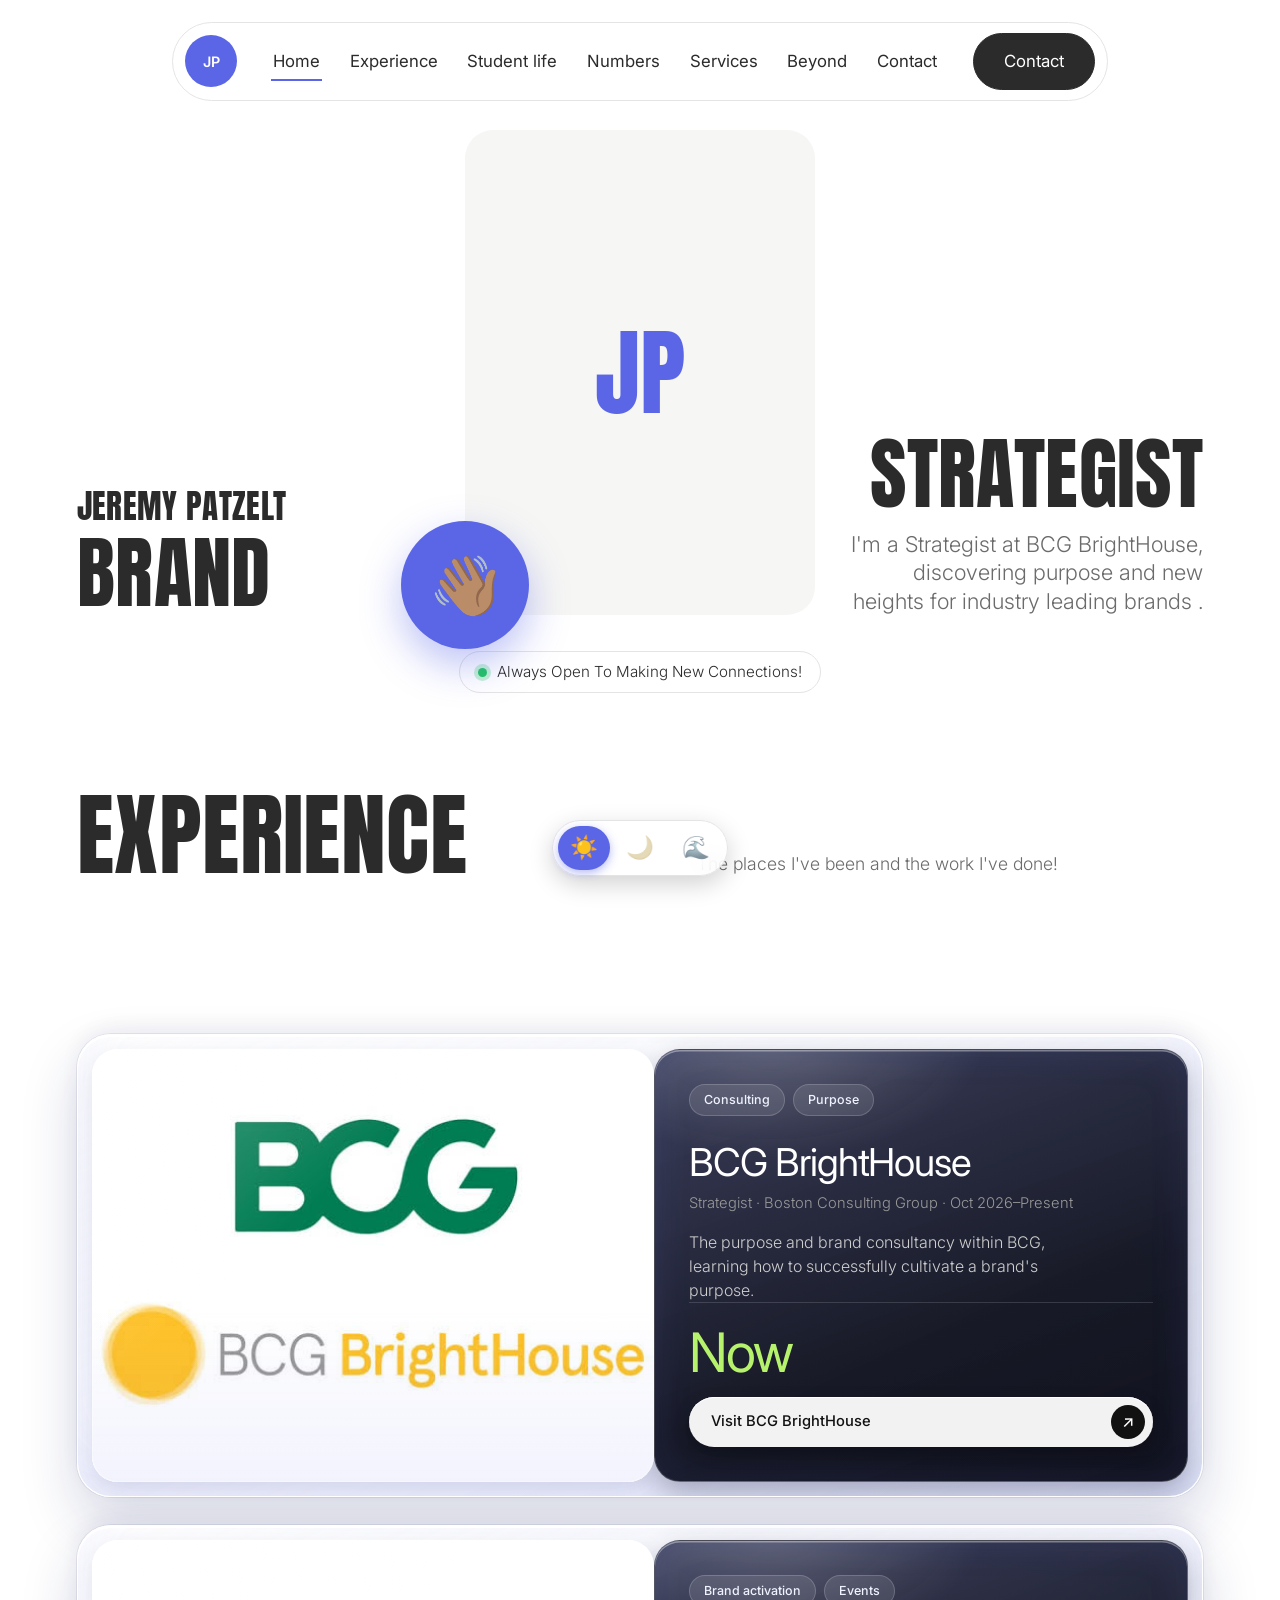
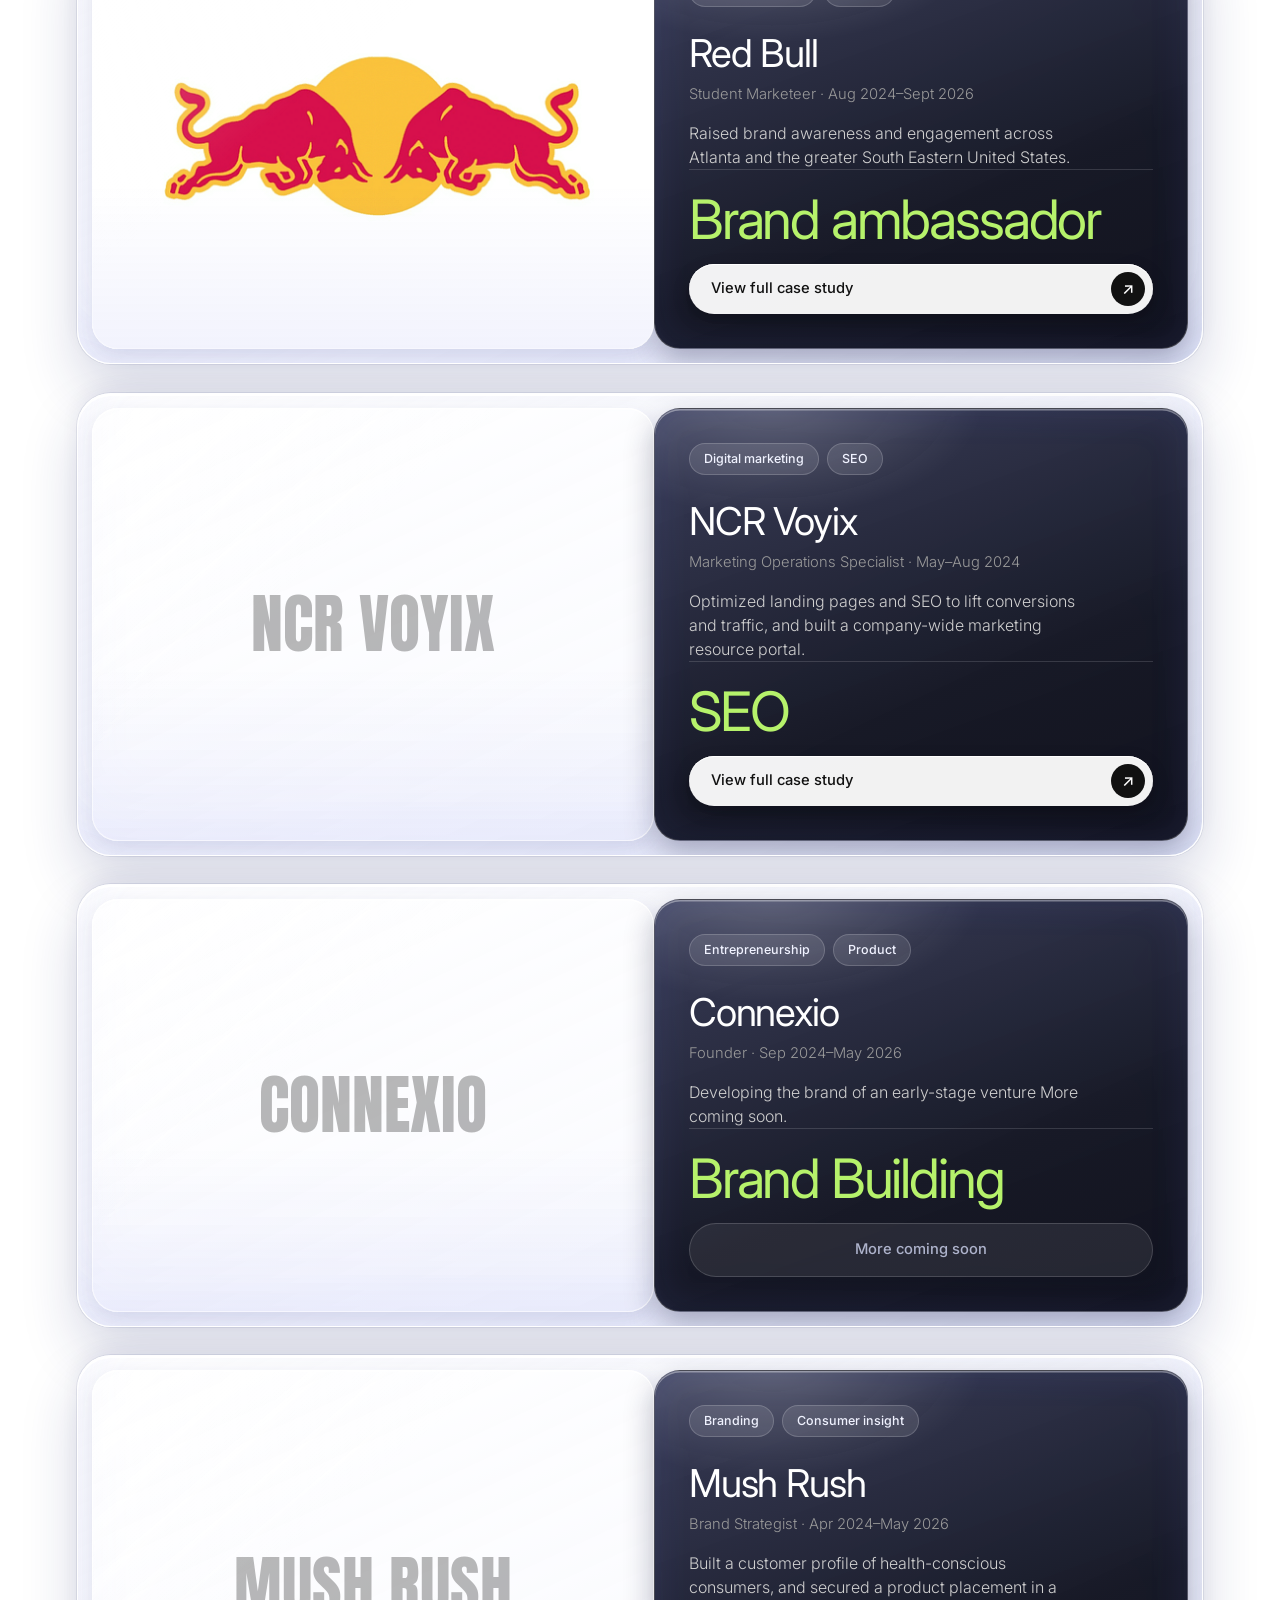
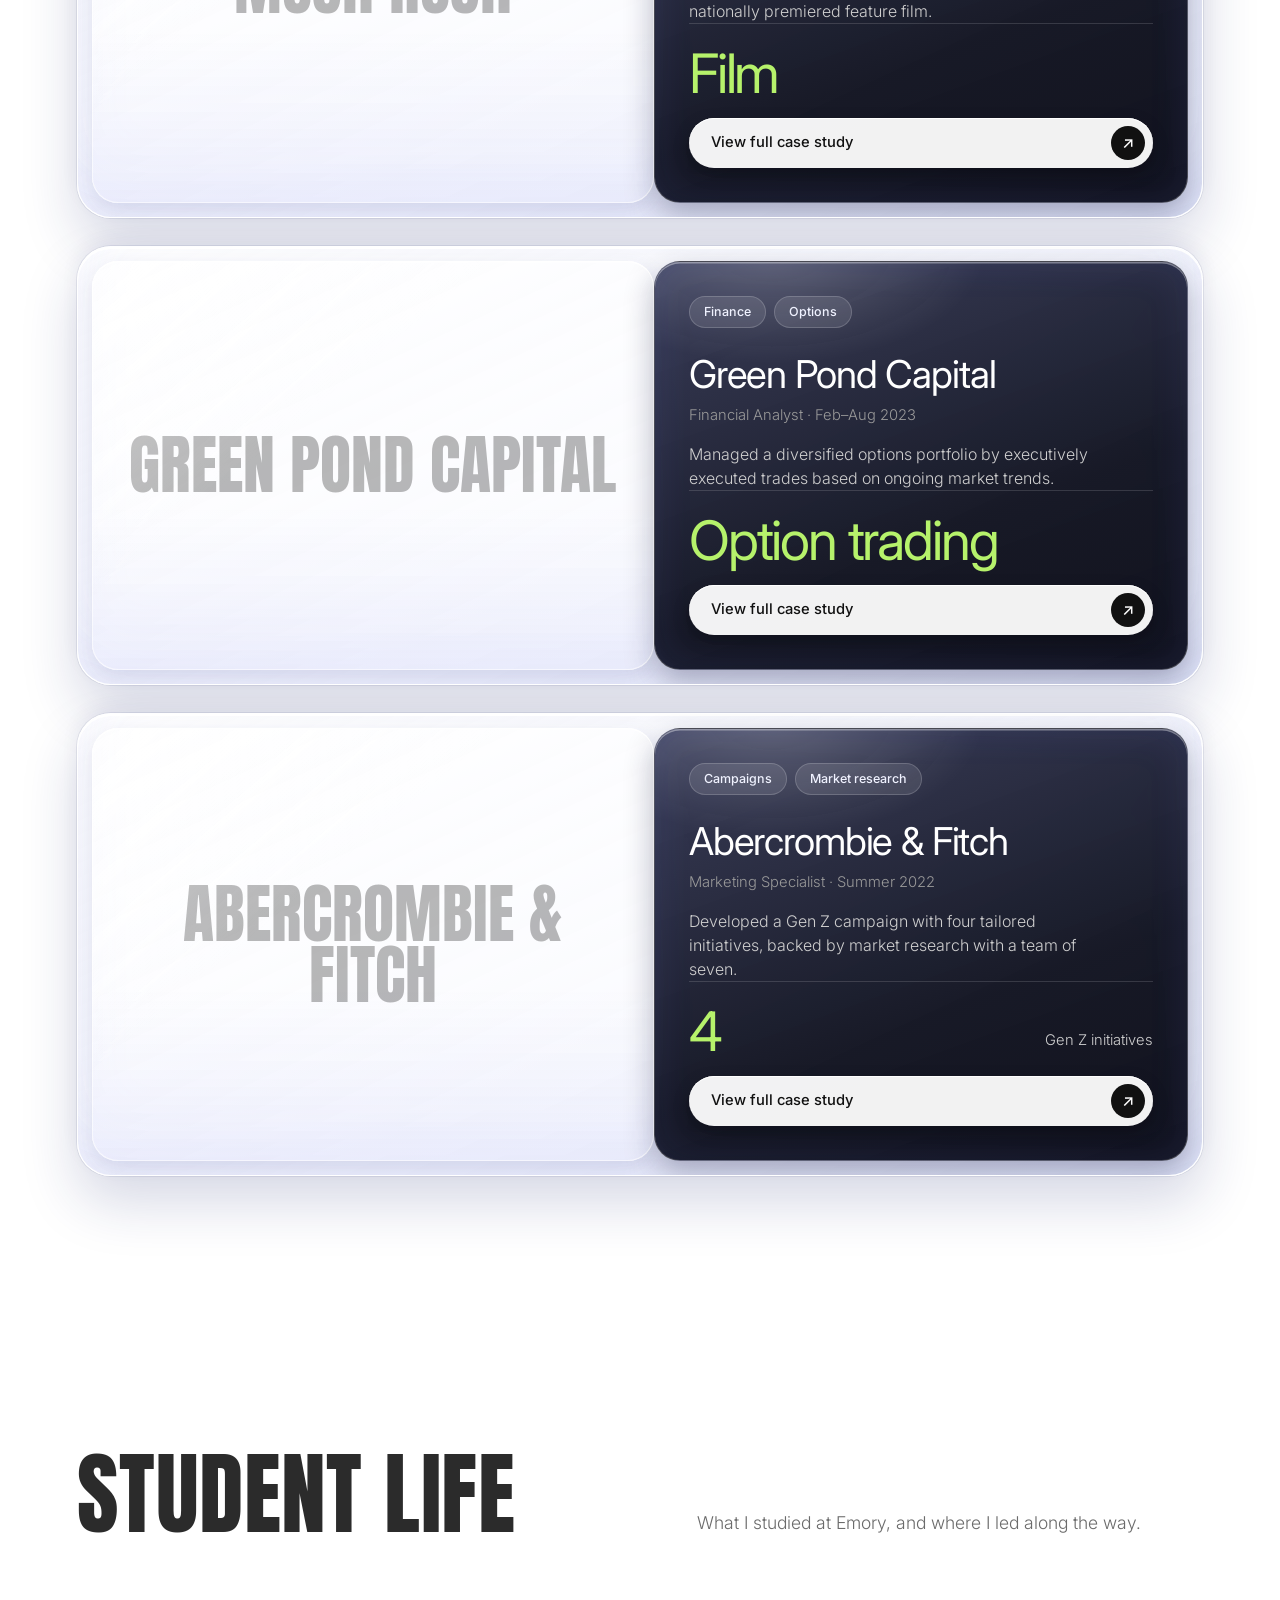
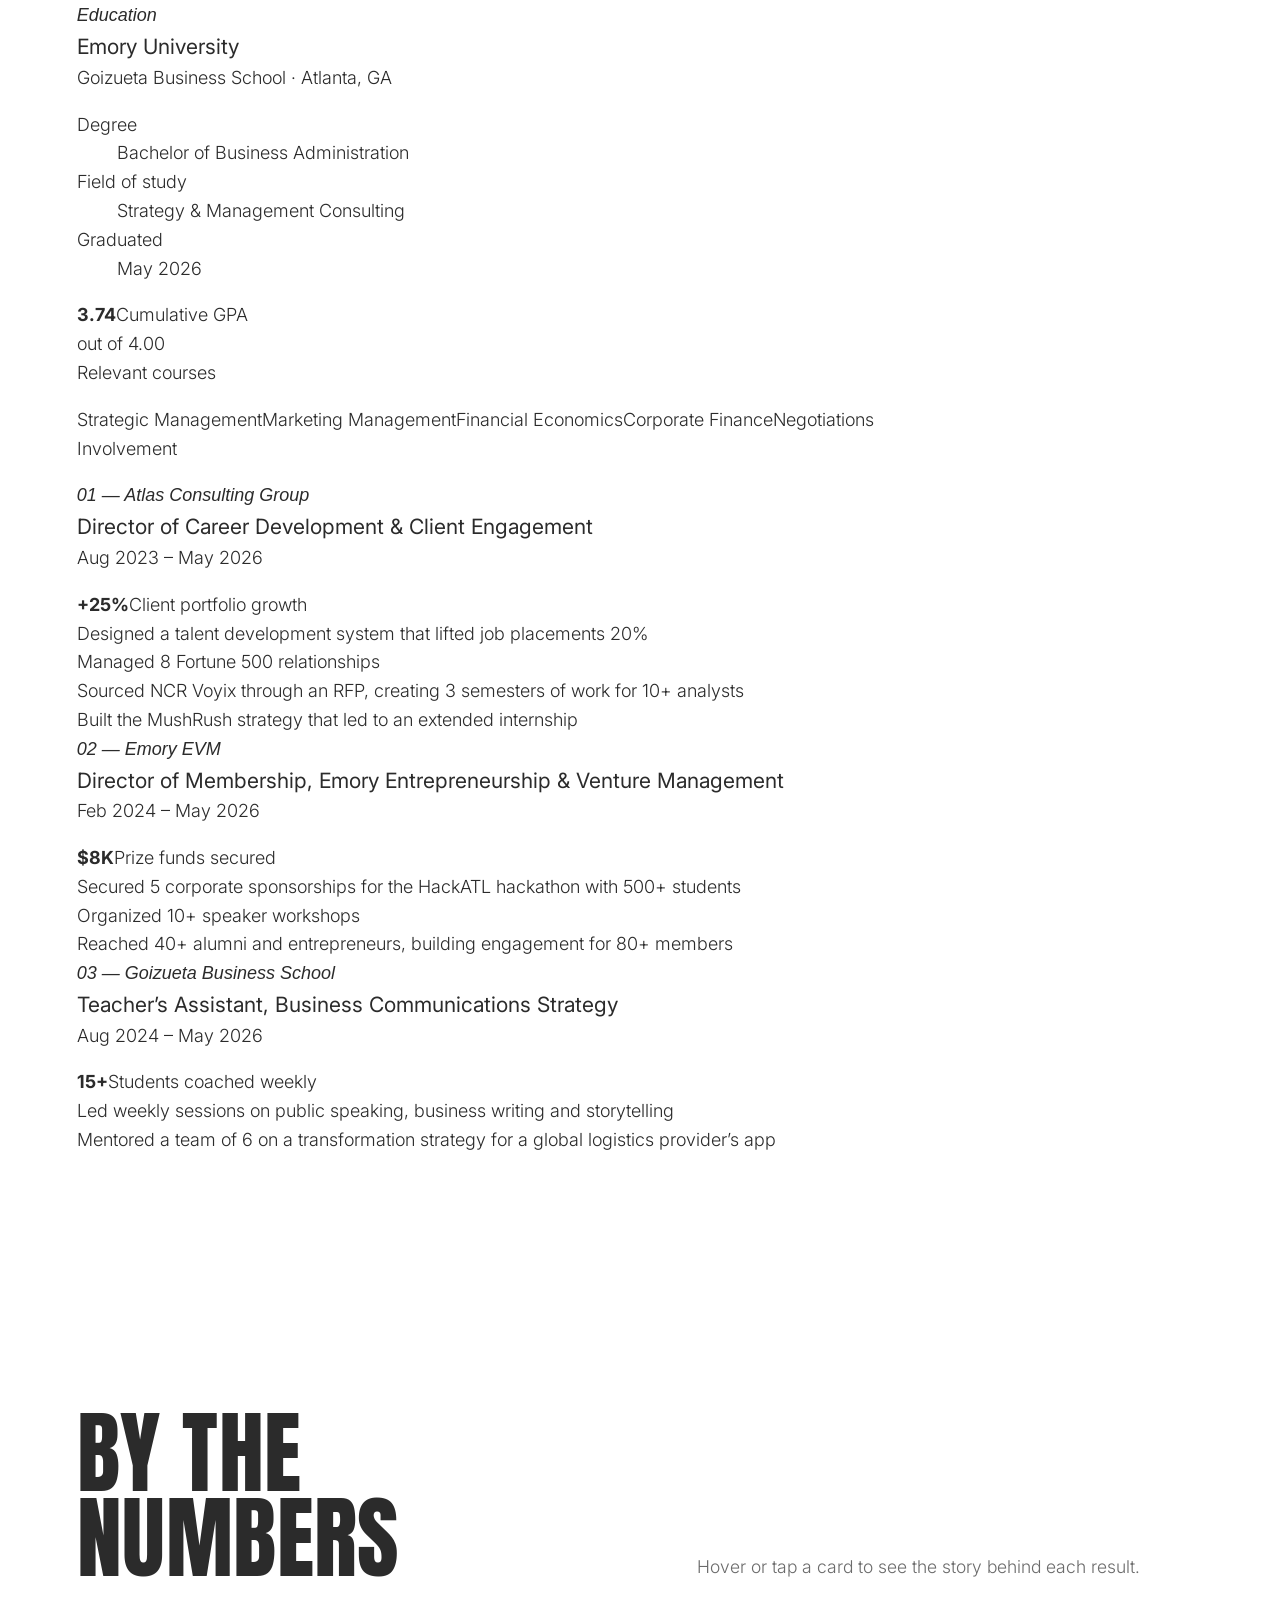
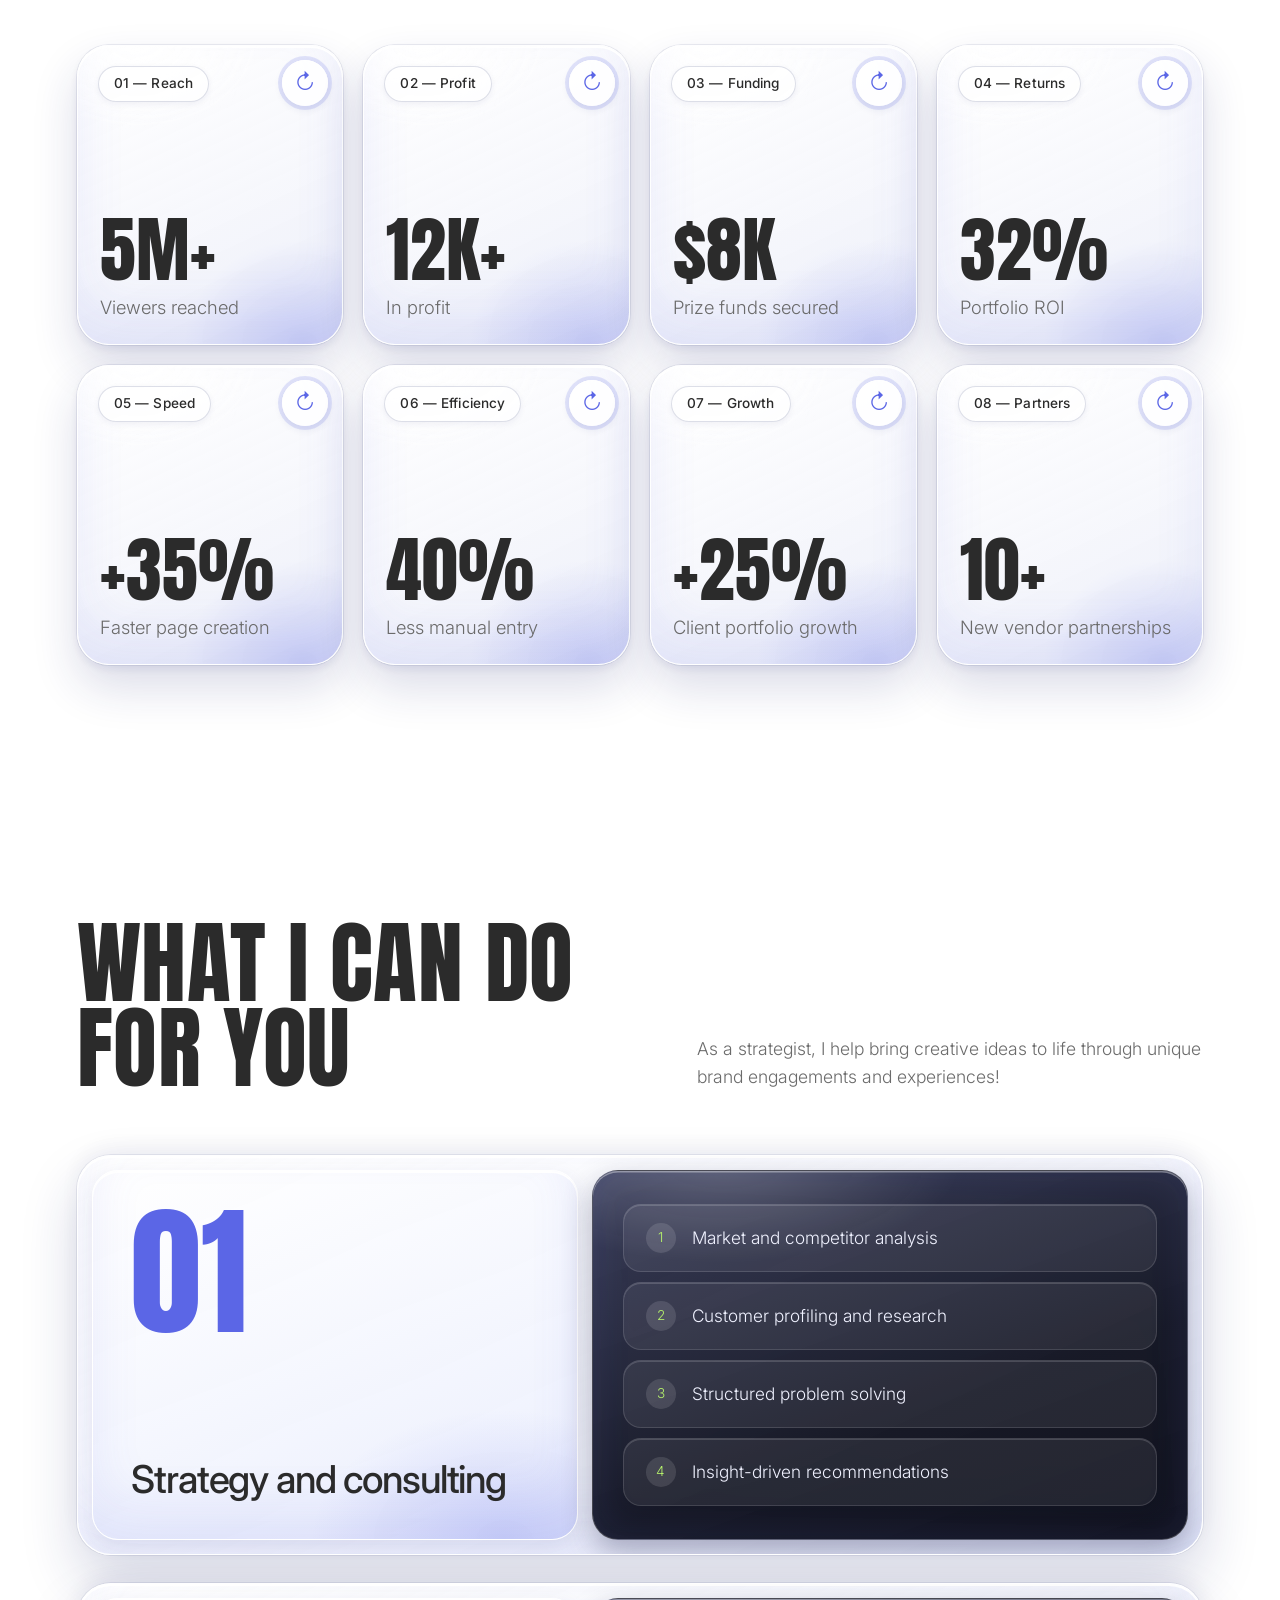
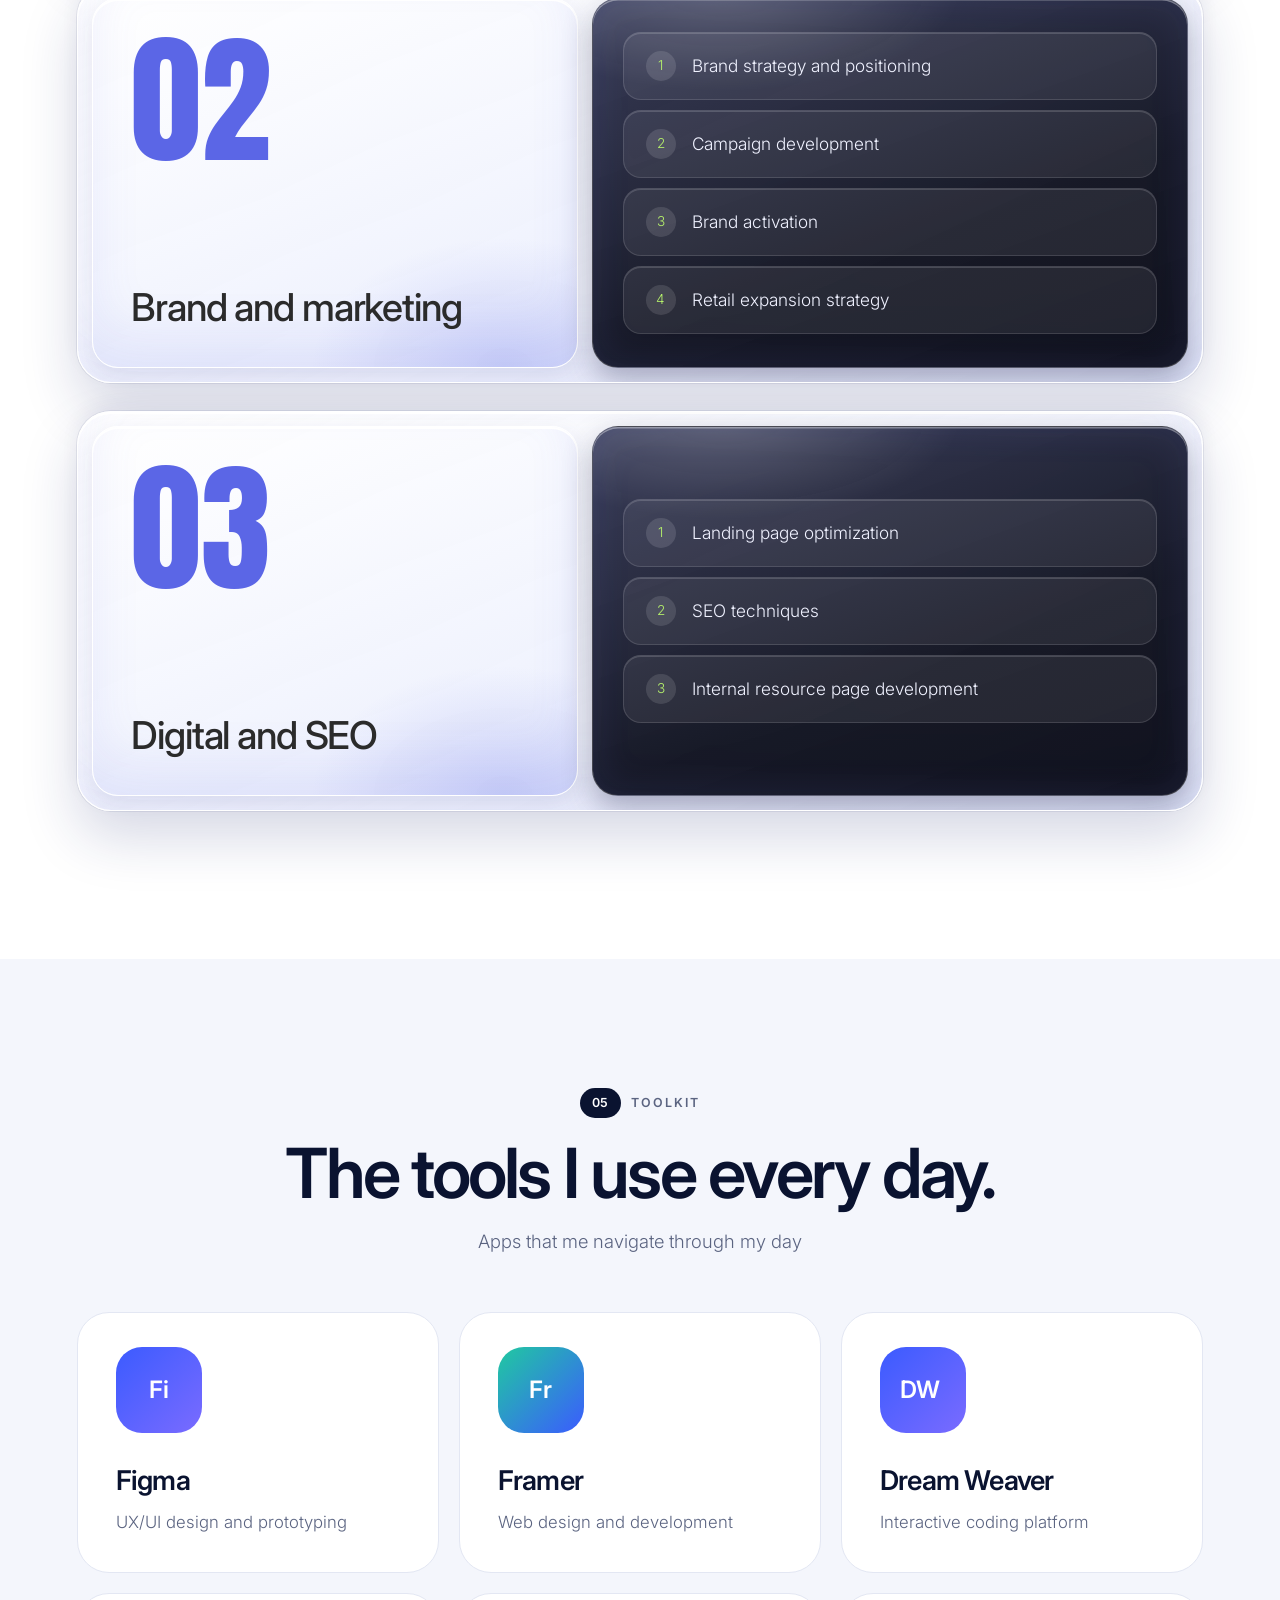
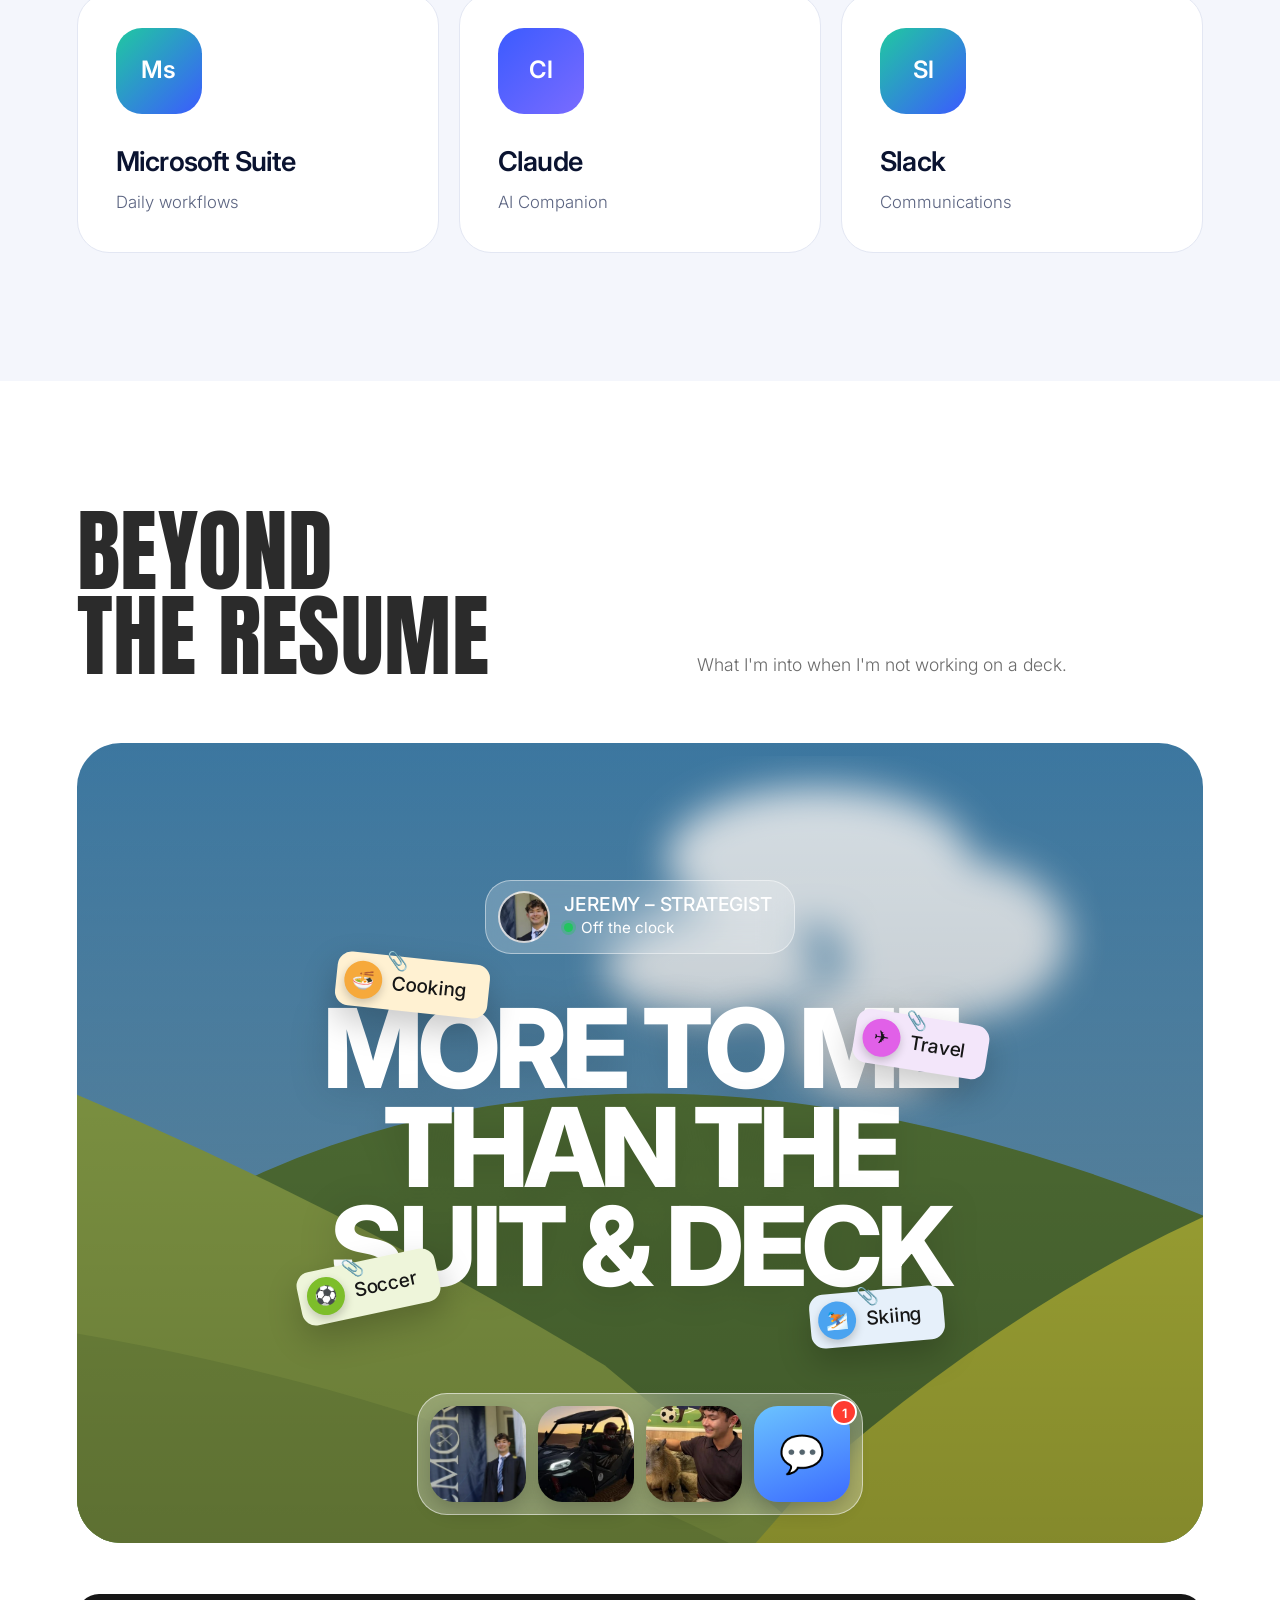
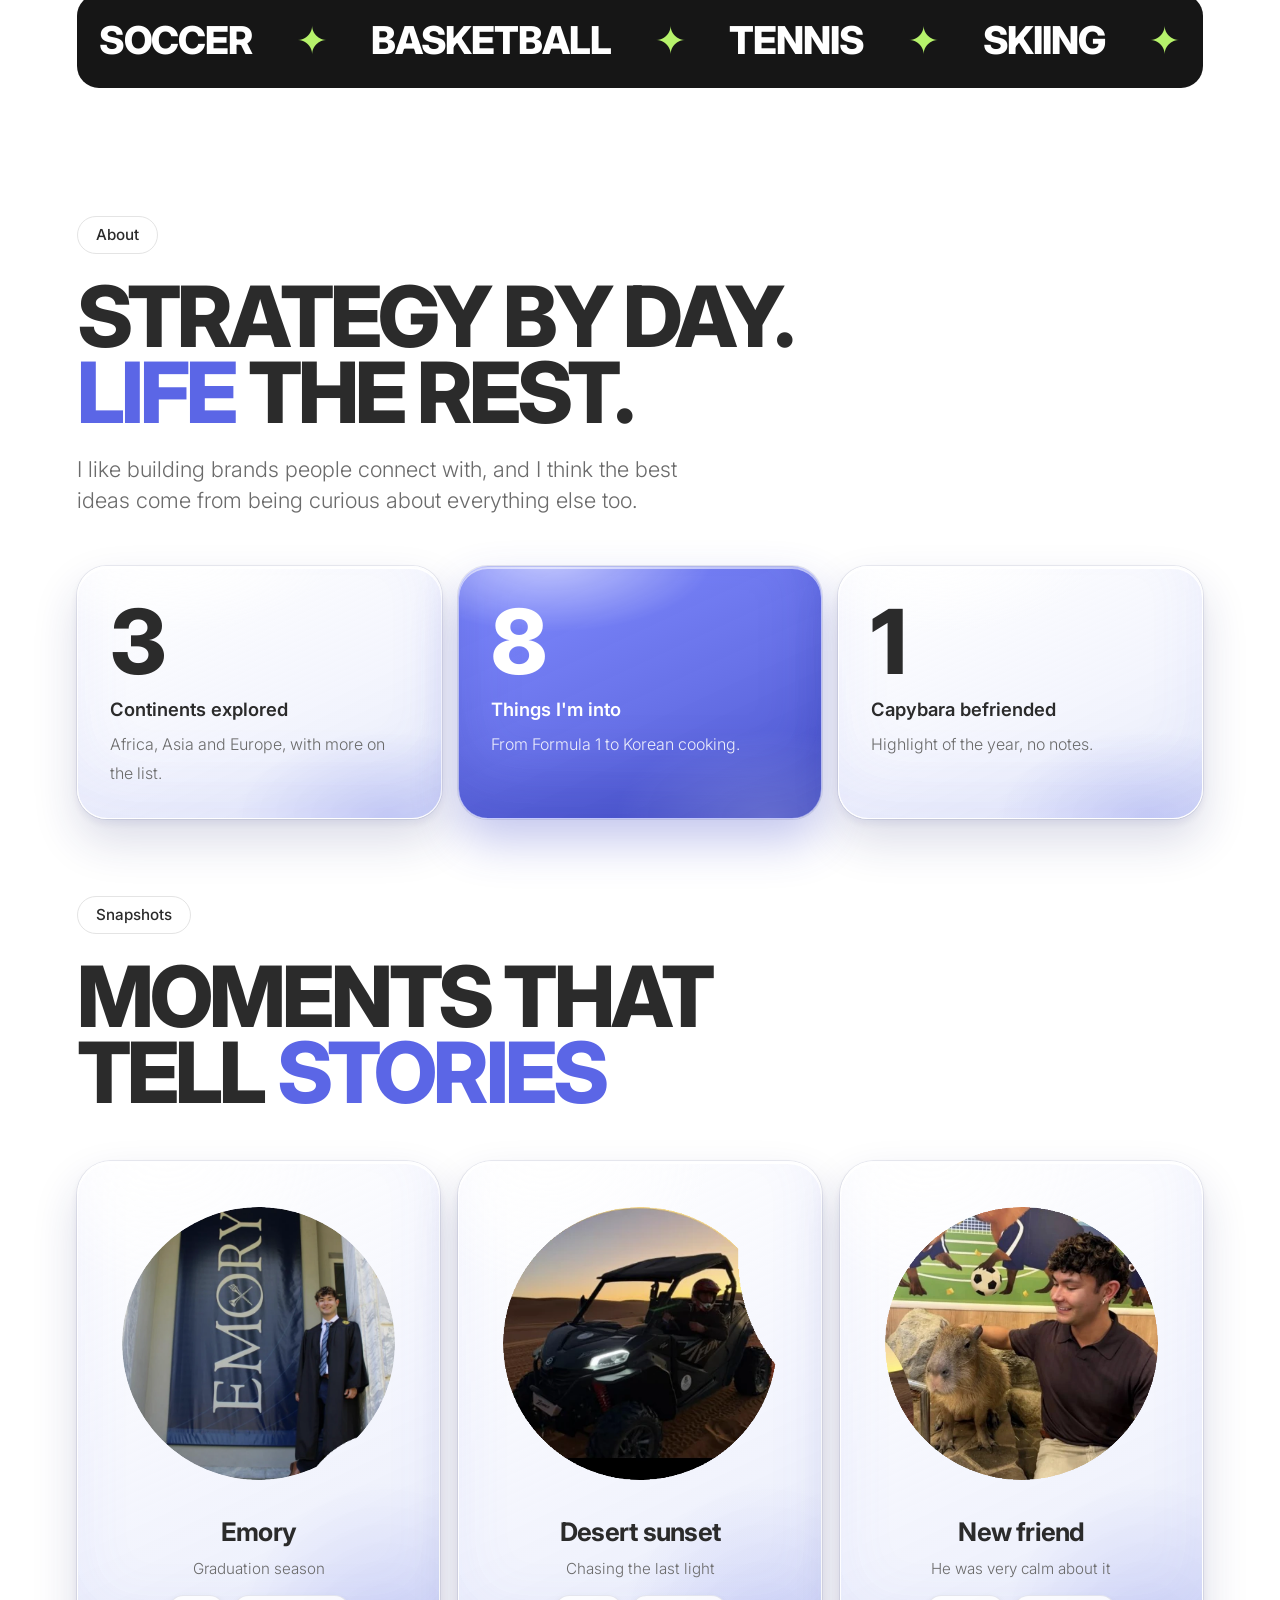
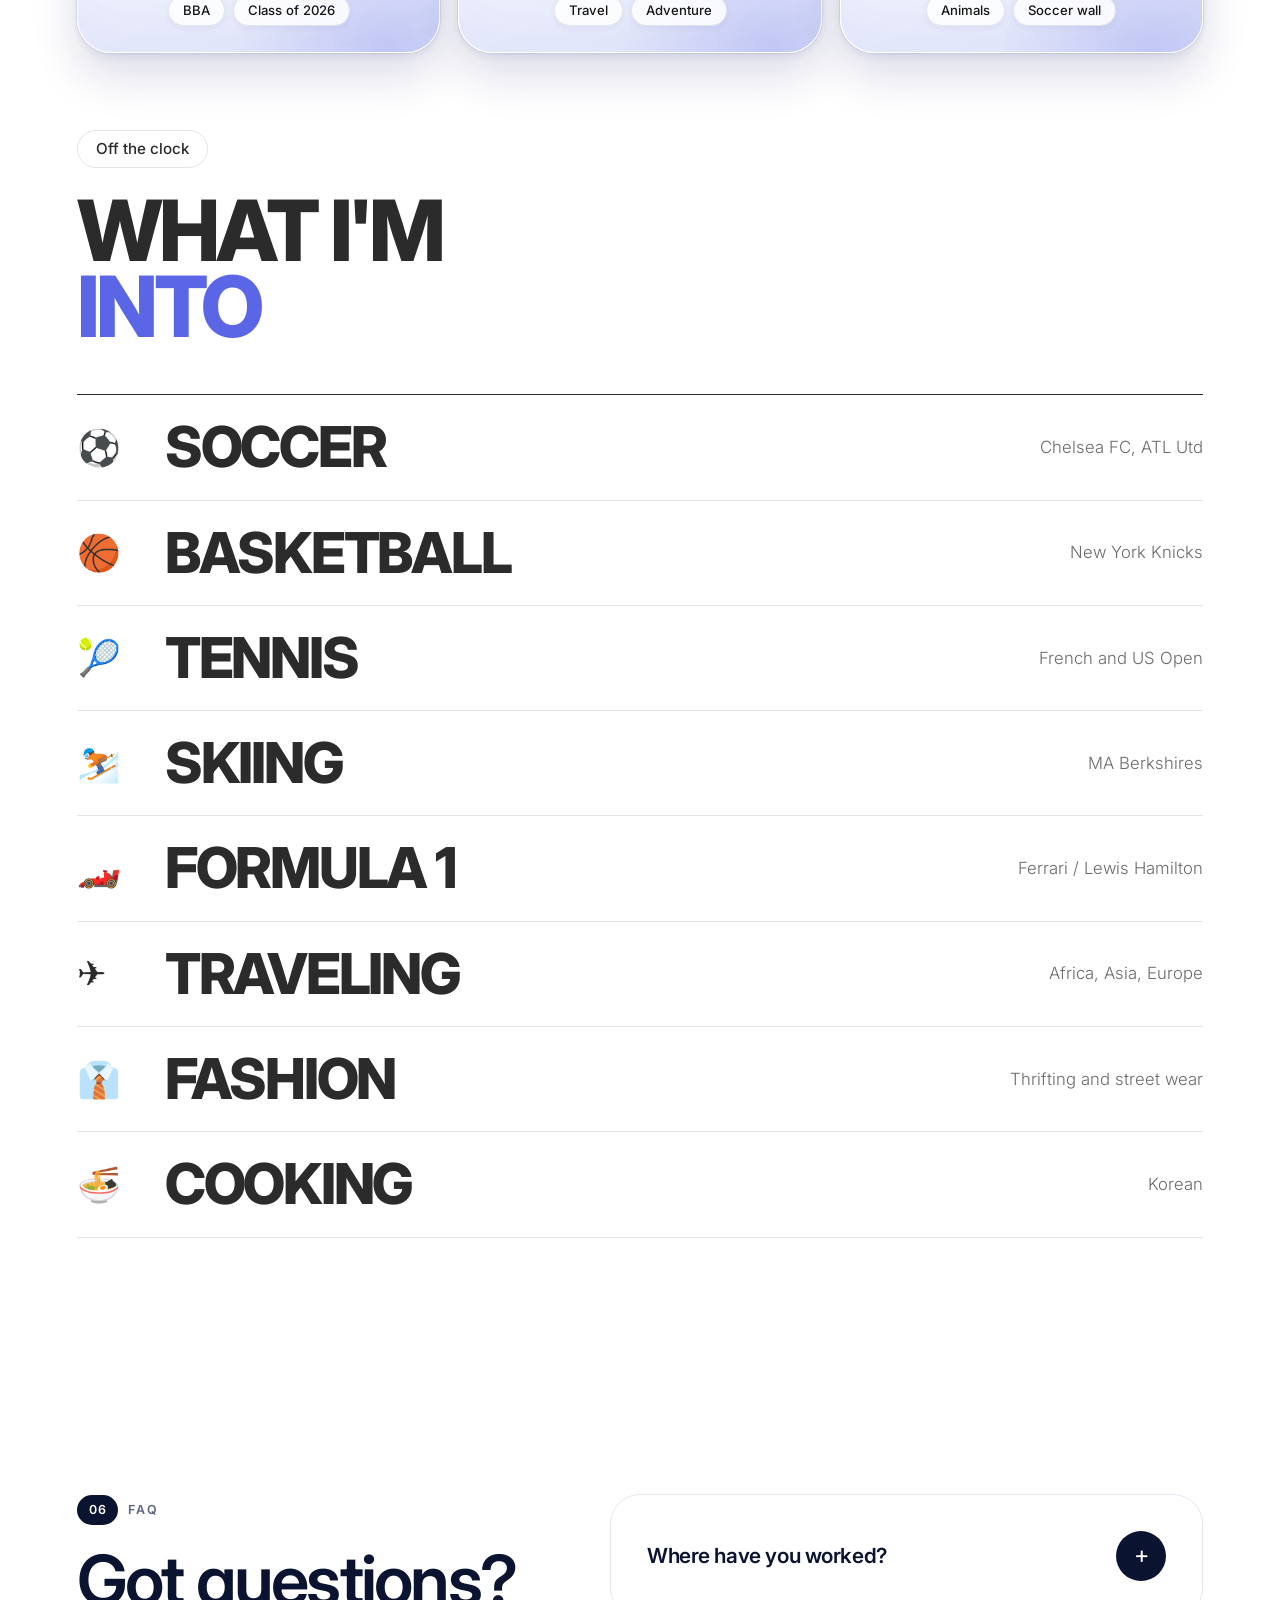
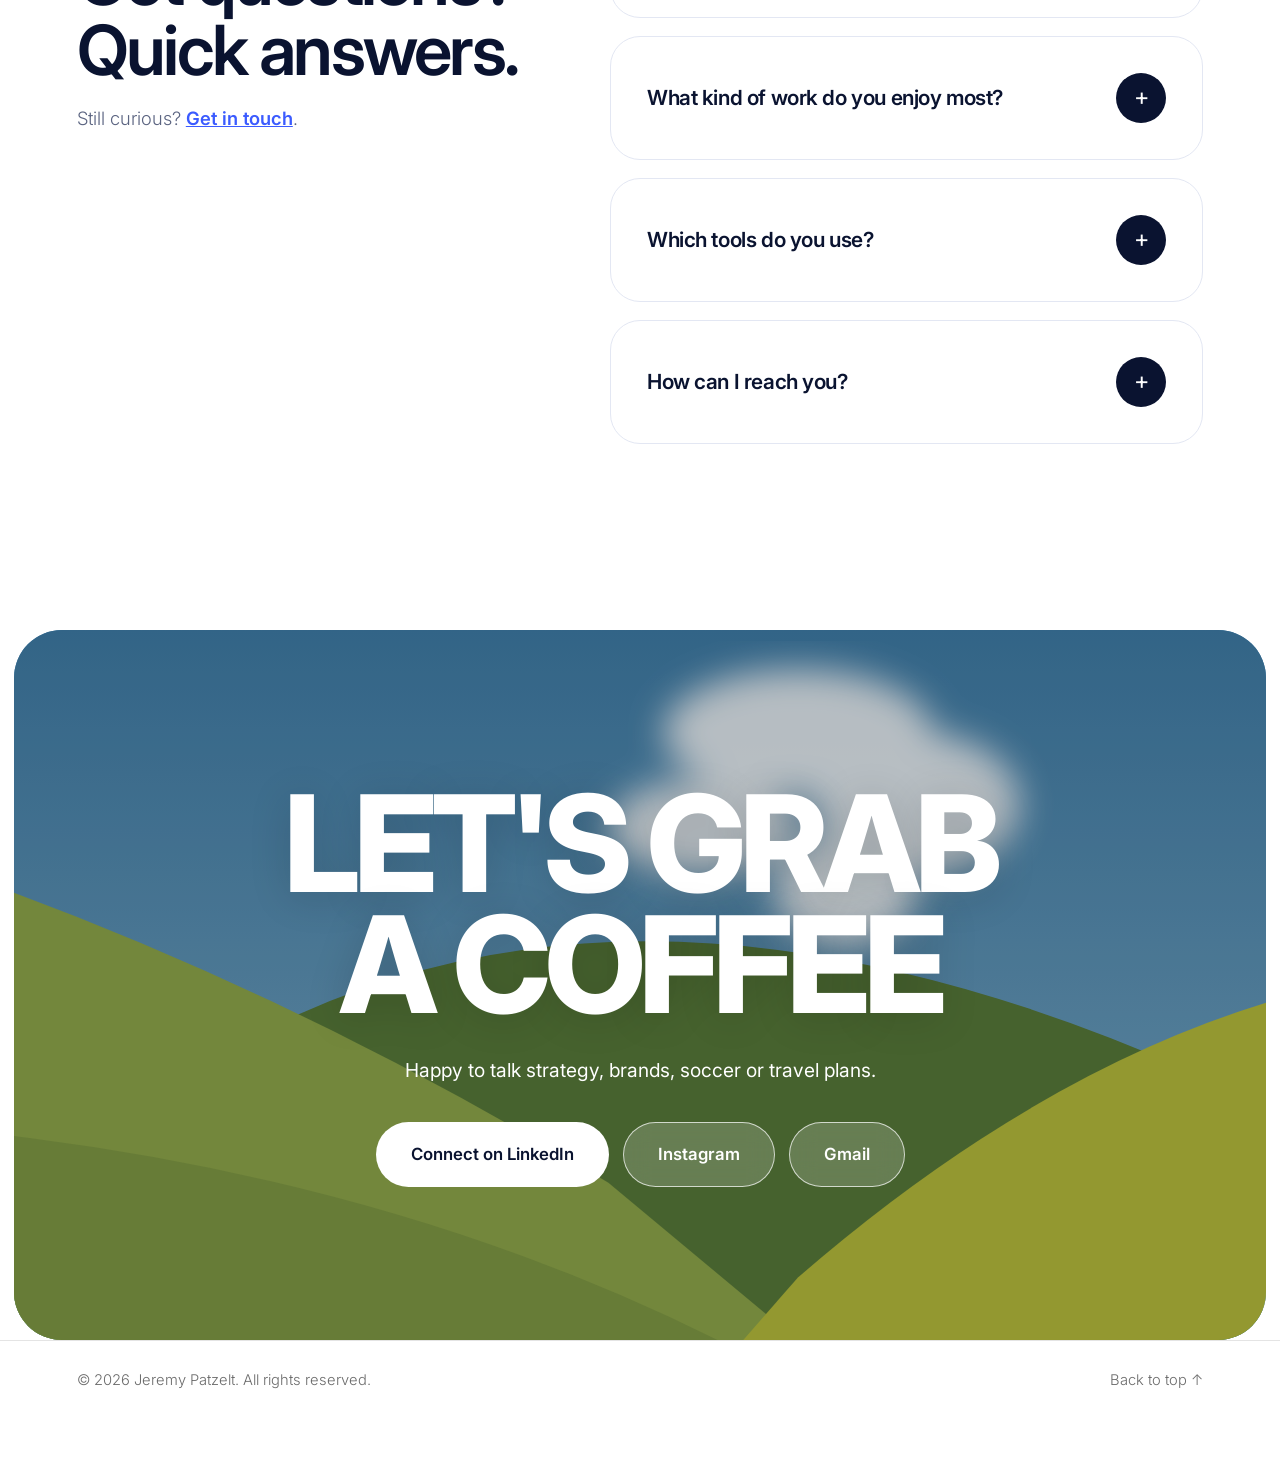
==== commit c87753d5: "Update index.html" ====
--- a/index.html
+++ b/index.html
@@ -25,6 +25,7 @@
       <ul class="menu" id="menu">
         <a href="#top">Home</a>
         <a href="#experience">Experience</a>
+        <a href="#campus">Student life</a>
         <a href="#numbers">Numbers</a>
         <a href="#services">Services</a>
         <a href="#beyond">Beyond</a>
@@ -141,6 +142,68 @@
         <div class="xmetric"><strong>4</strong><span>Gen Z initiatives</span></div>
         <a class="xbtn" href="https://jeremypatzelt.com/abercrombie" target="_blank" rel="noopener">View full case study <i aria-hidden="true">&nearr;</i></a>
       </div>
+    </article>
+  </div>
+</section>
+<!-- STUDENT LIFE -->
+<section class="sec" id="campus">
+  <div class="head">
+    <h2>Student life</h2>
+    <p>What I studied at Emory, and where I led along the way.</p>
+  </div>
+
+  <article class="st-hero">
+    <div class="st-main">
+      <em class="st-pill">Education</em>
+      <h3 class="st-school">Emory University</h3>
+      <p class="st-sub">Goizueta Business School &middot; Atlanta, GA</p>
+      <dl class="st-facts">
+        <div><dt>Degree</dt><dd>Bachelor of Business Administration</dd></div>
+        <div><dt>Field of study</dt><dd>Strategy &amp; Management Consulting</dd></div>
+        <div><dt>Graduated</dt><dd>May 2026</dd></div>
+      </dl>
+    </div>
+    <div class="st-side">
+      <div class="st-gpa"><strong>3.74</strong><span>Cumulative GPA<br>out of 4.00</span></div>
+      <p class="st-cl">Relevant courses</p>
+      <div class="st-chips"><span>Strategic Management</span><span>Marketing Management</span><span>Financial Economics</span><span>Corporate Finance</span><span>Negotiations</span></div>
+    </div>
+  </article>
+
+  <p class="st-involve">Involvement</p>
+  <div class="st-grid">
+    <article class="st-card">
+      <em class="st-pill">01 &mdash; Atlas Consulting Group</em>
+      <h3>Director of Career Development &amp; Client Engagement</h3>
+      <p class="st-date">Aug 2023 &ndash; May 2026</p>
+      <div class="st-metric"><strong>+25%</strong><span>Client portfolio growth</span></div>
+      <ul>
+        <li>Designed a talent development system that lifted job placements 20%</li>
+        <li>Managed 8 Fortune 500 relationships</li>
+        <li>Sourced NCR Voyix through an RFP, creating 3 semesters of work for 10+ analysts</li>
+        <li>Built the MushRush strategy that led to an extended internship</li>
+      </ul>
+    </article>
+    <article class="st-card">
+      <em class="st-pill">02 &mdash; Emory EVM</em>
+      <h3>Director of Membership, Emory Entrepreneurship &amp; Venture Management</h3>
+      <p class="st-date">Feb 2024 &ndash; May 2026</p>
+      <div class="st-metric"><strong>$8K</strong><span>Prize funds secured</span></div>
+      <ul>
+        <li>Secured 5 corporate sponsorships for the HackATL hackathon with 500+ students</li>
+        <li>Organized 10+ speaker workshops</li>
+        <li>Reached 40+ alumni and entrepreneurs, building engagement for 80+ members</li>
+      </ul>
+    </article>
+    <article class="st-card">
+      <em class="st-pill">03 &mdash; Goizueta Business School</em>
+      <h3>Teacher&rsquo;s Assistant, Business Communications Strategy</h3>
+      <p class="st-date">Aug 2024 &ndash; May 2026</p>
+      <div class="st-metric"><strong>15+</strong><span>Students coached weekly</span></div>
+      <ul>
+        <li>Led weekly sessions on public speaking, business writing and storytelling</li>
+        <li>Mentored a team of 6 on a transformation strategy for a global logistics provider&rsquo;s app</li>
+      </ul>
     </article>
   </div>
 </section>
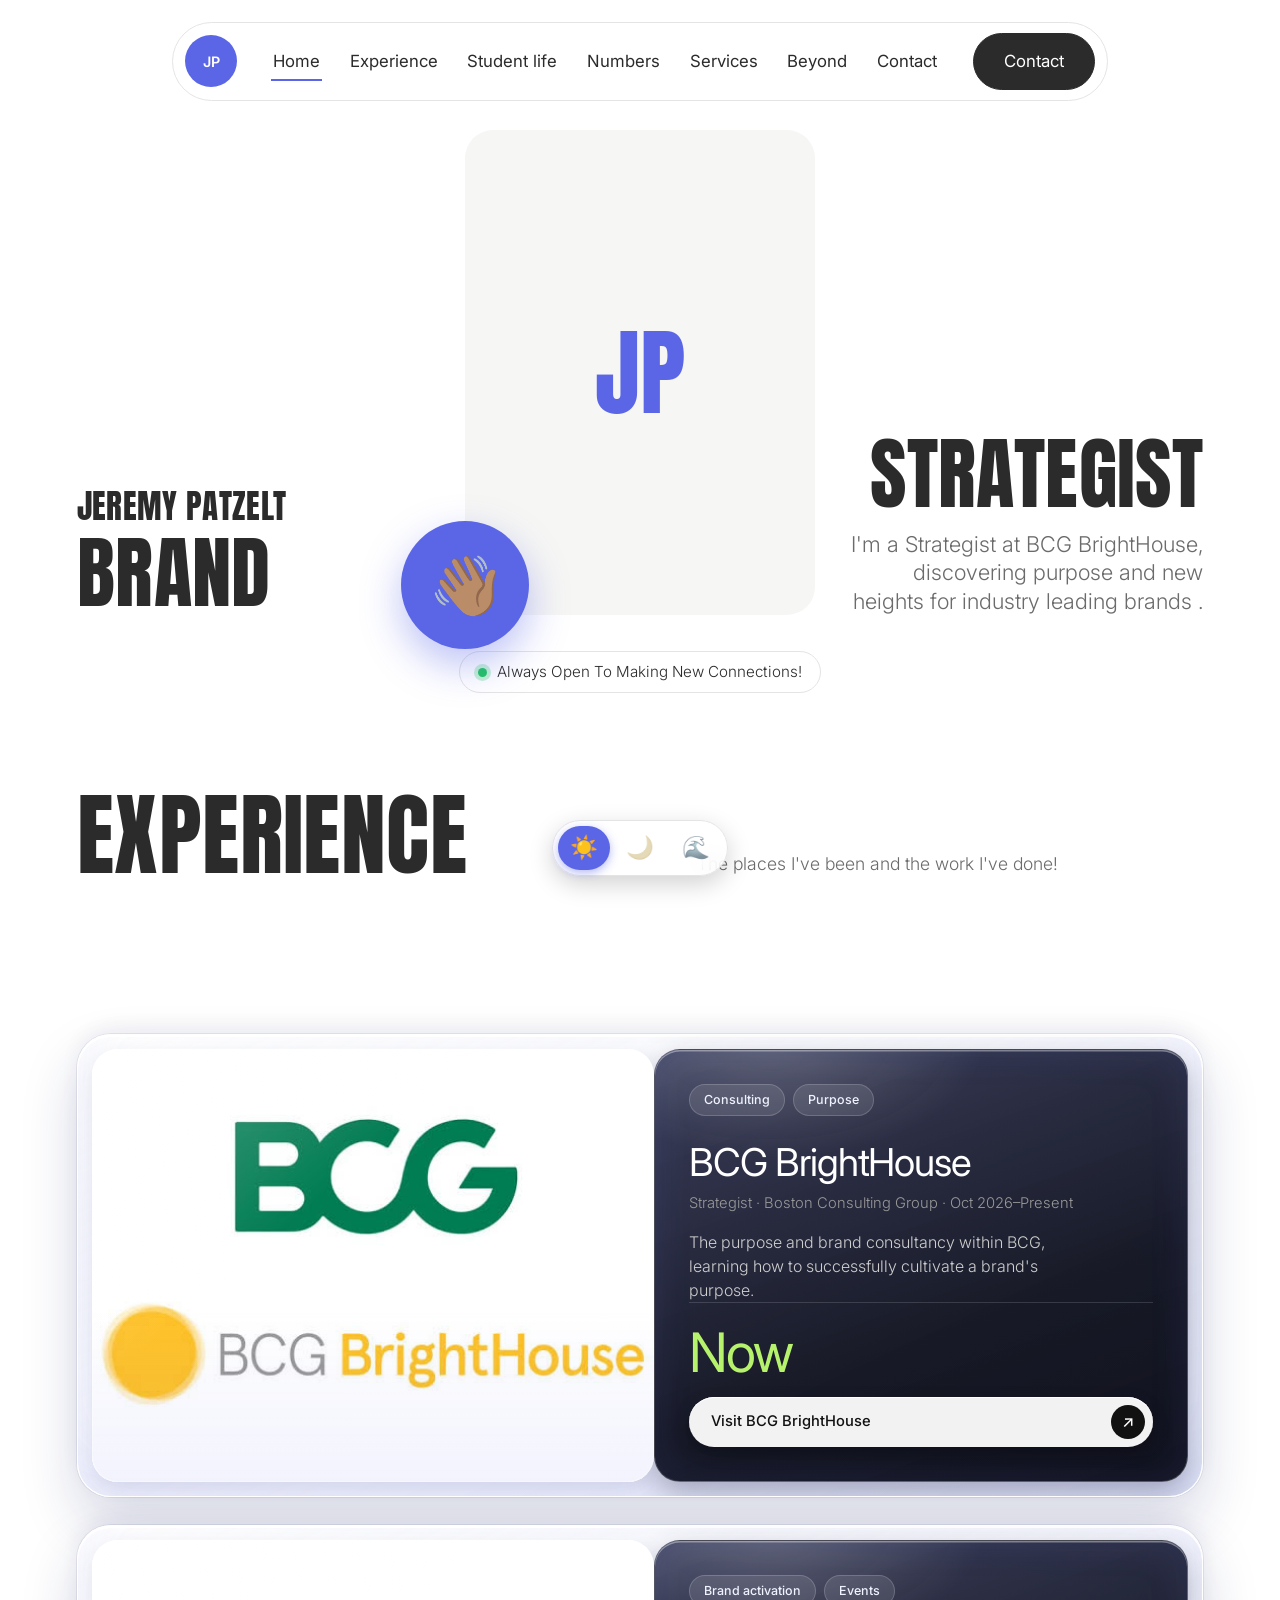
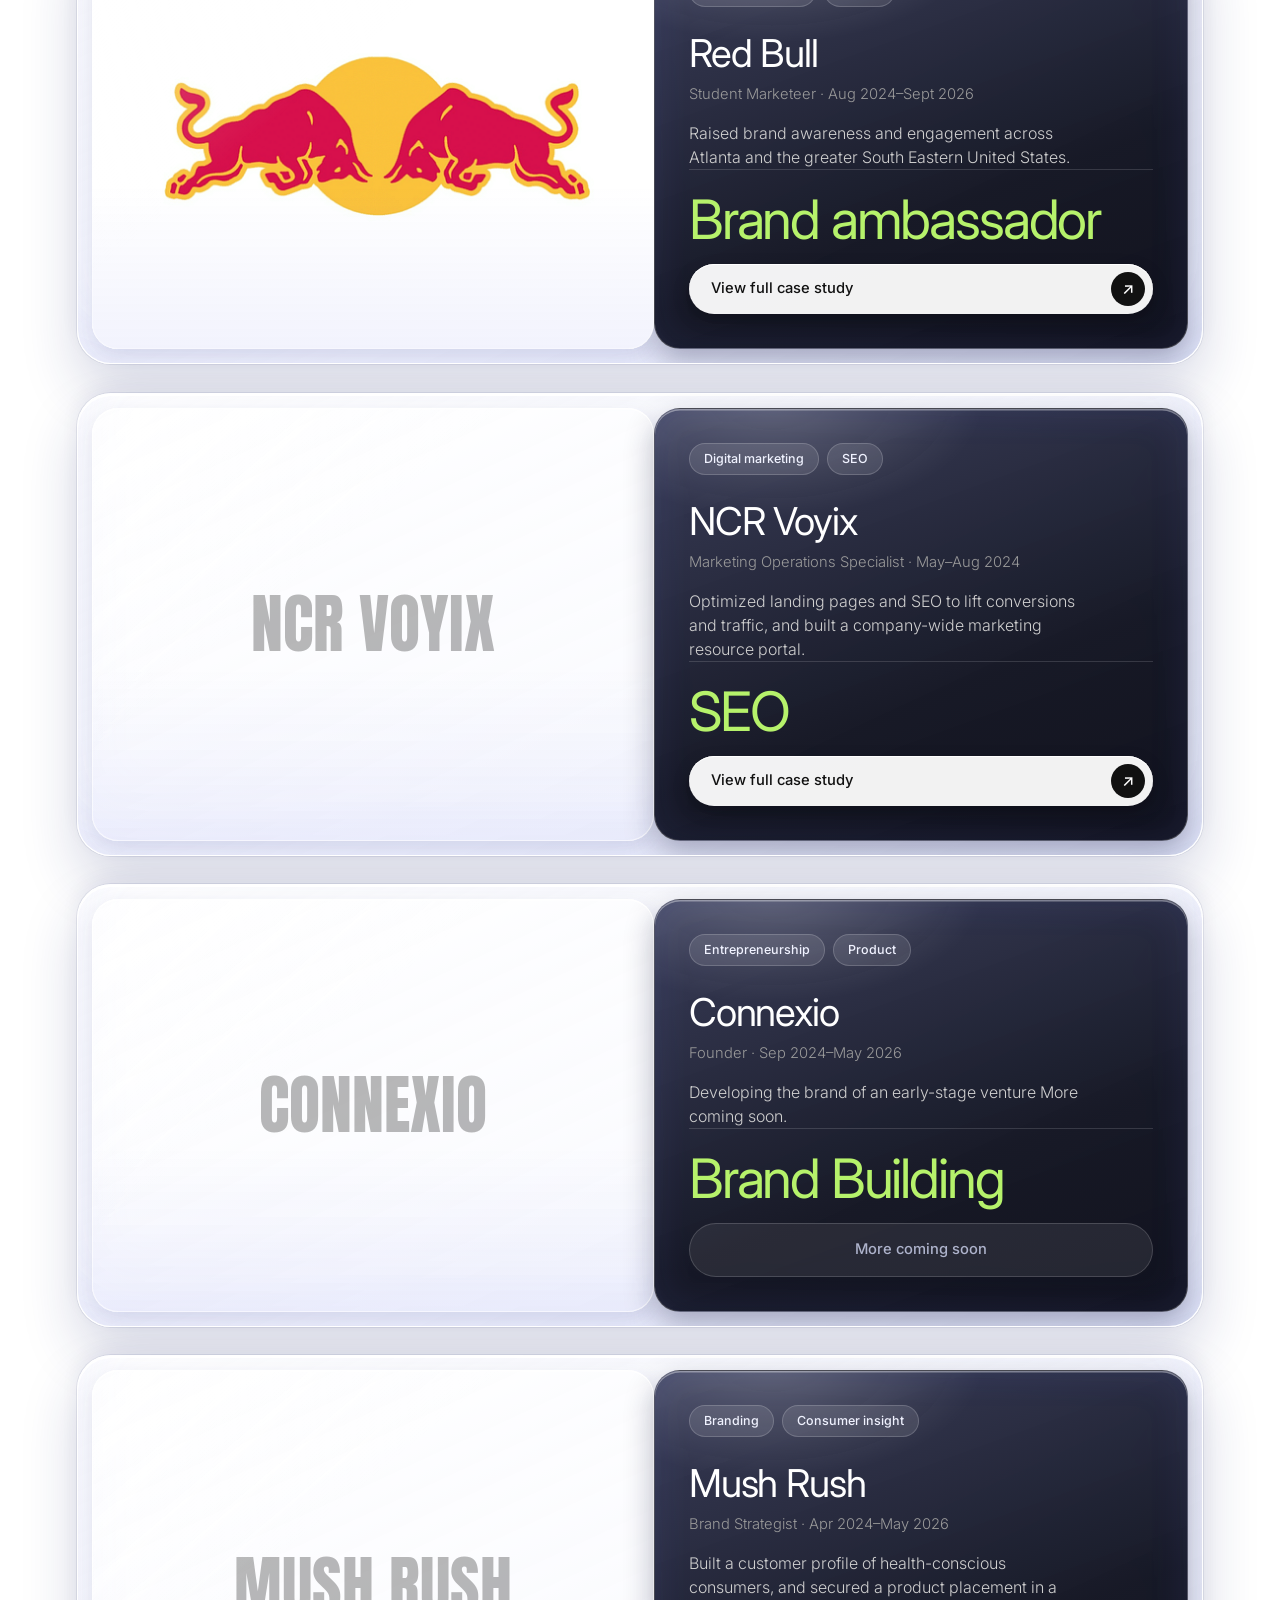
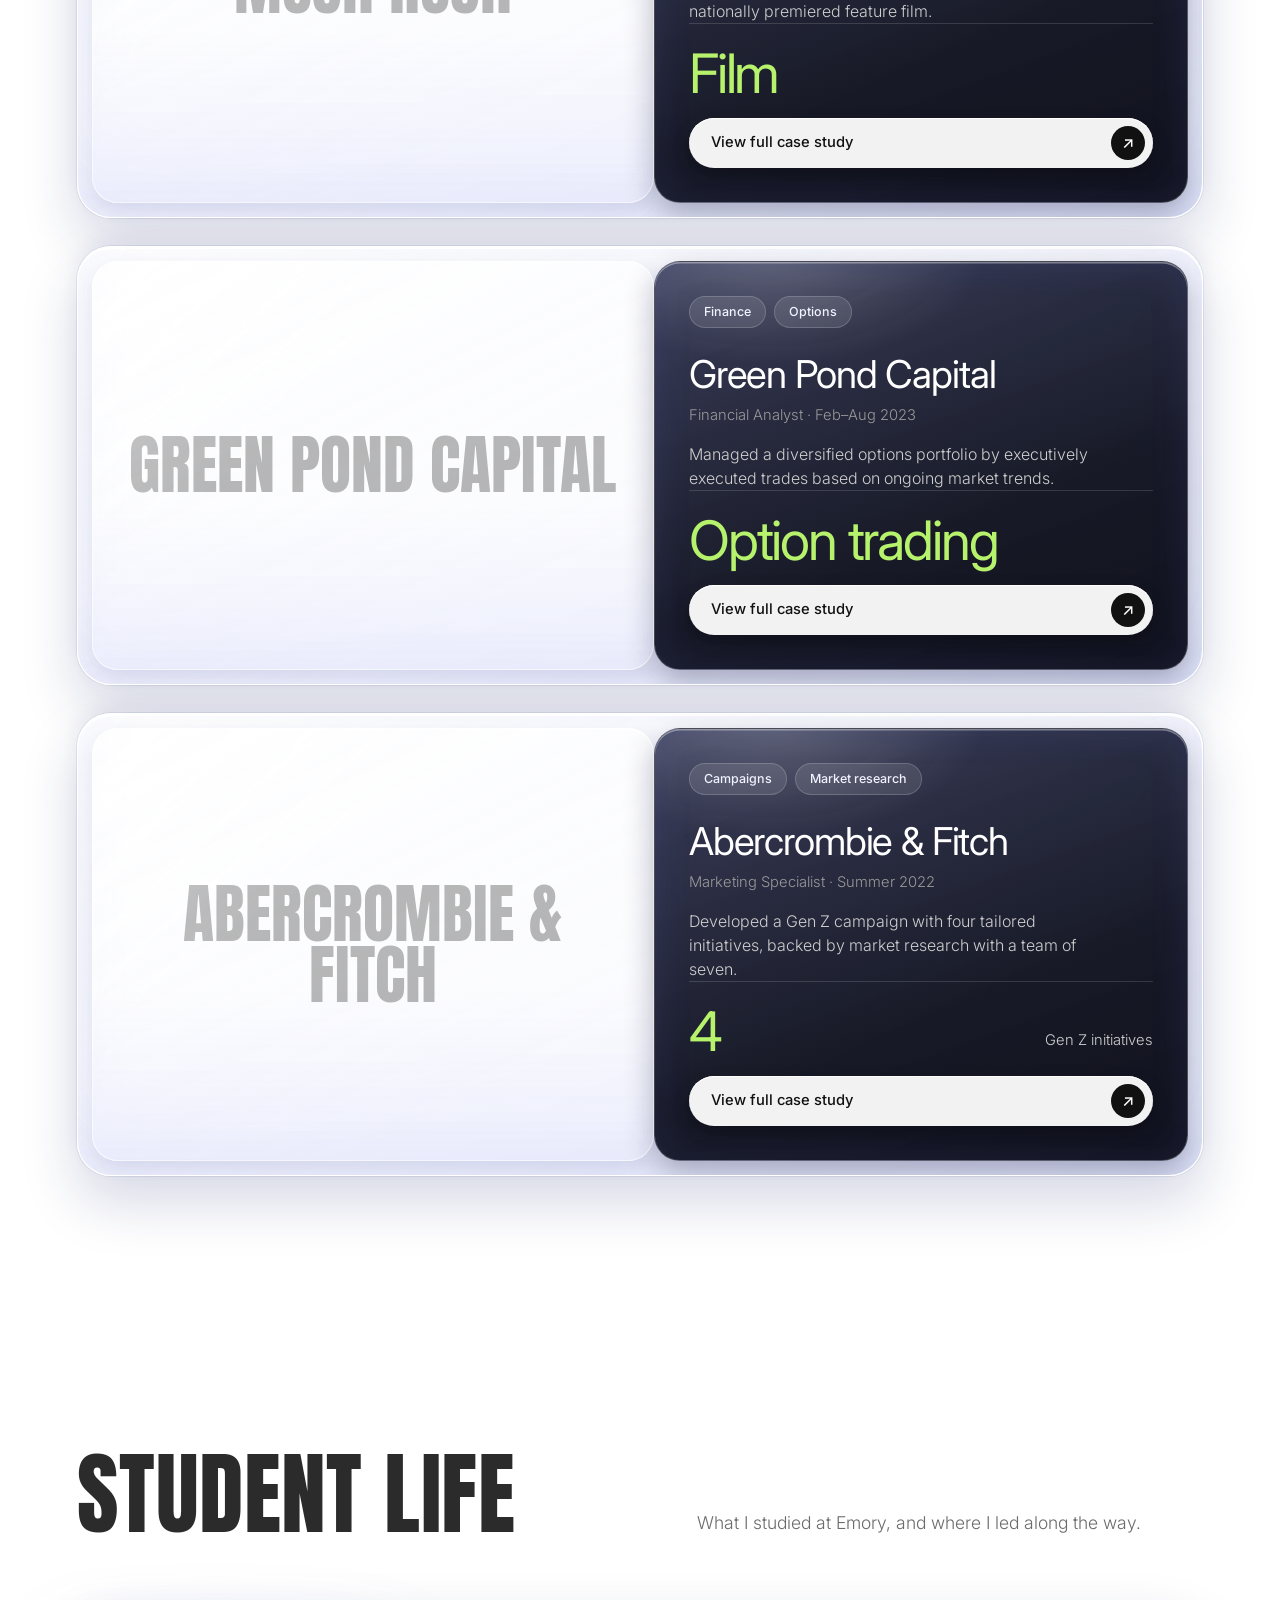
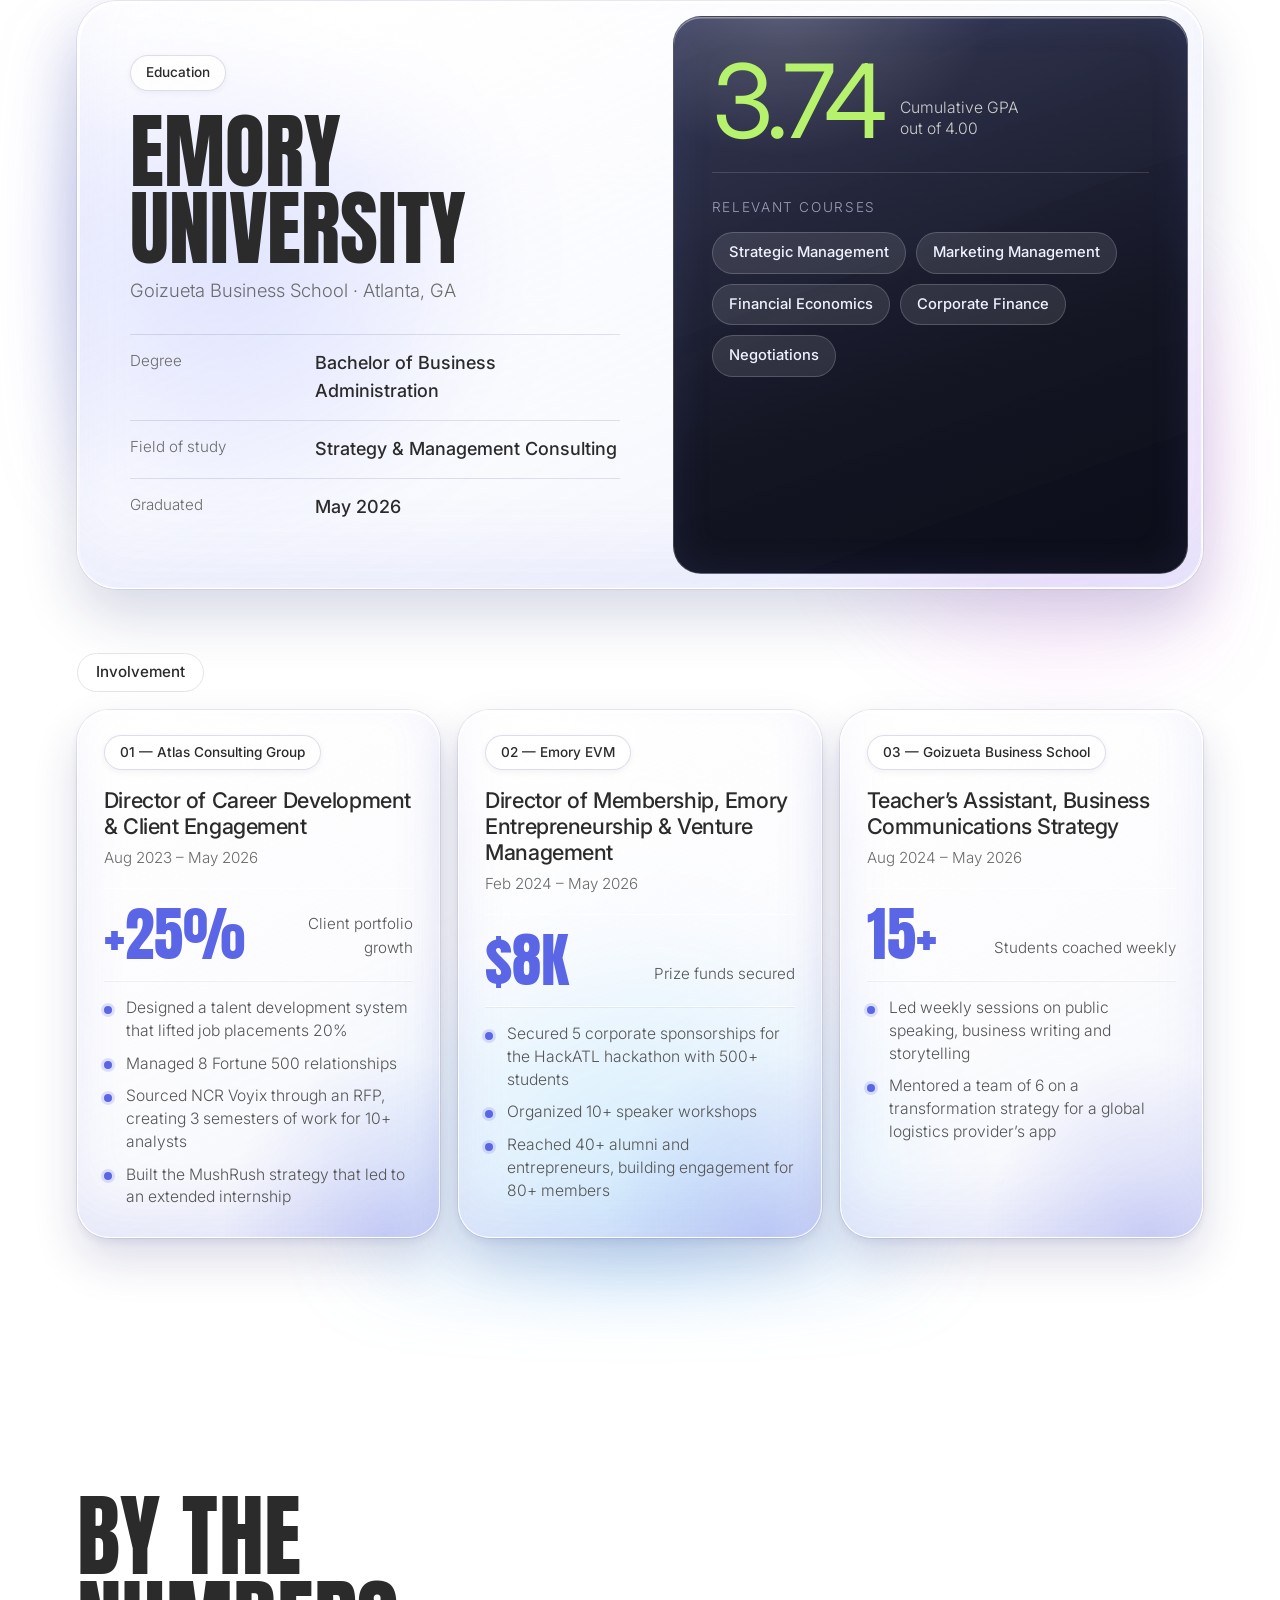
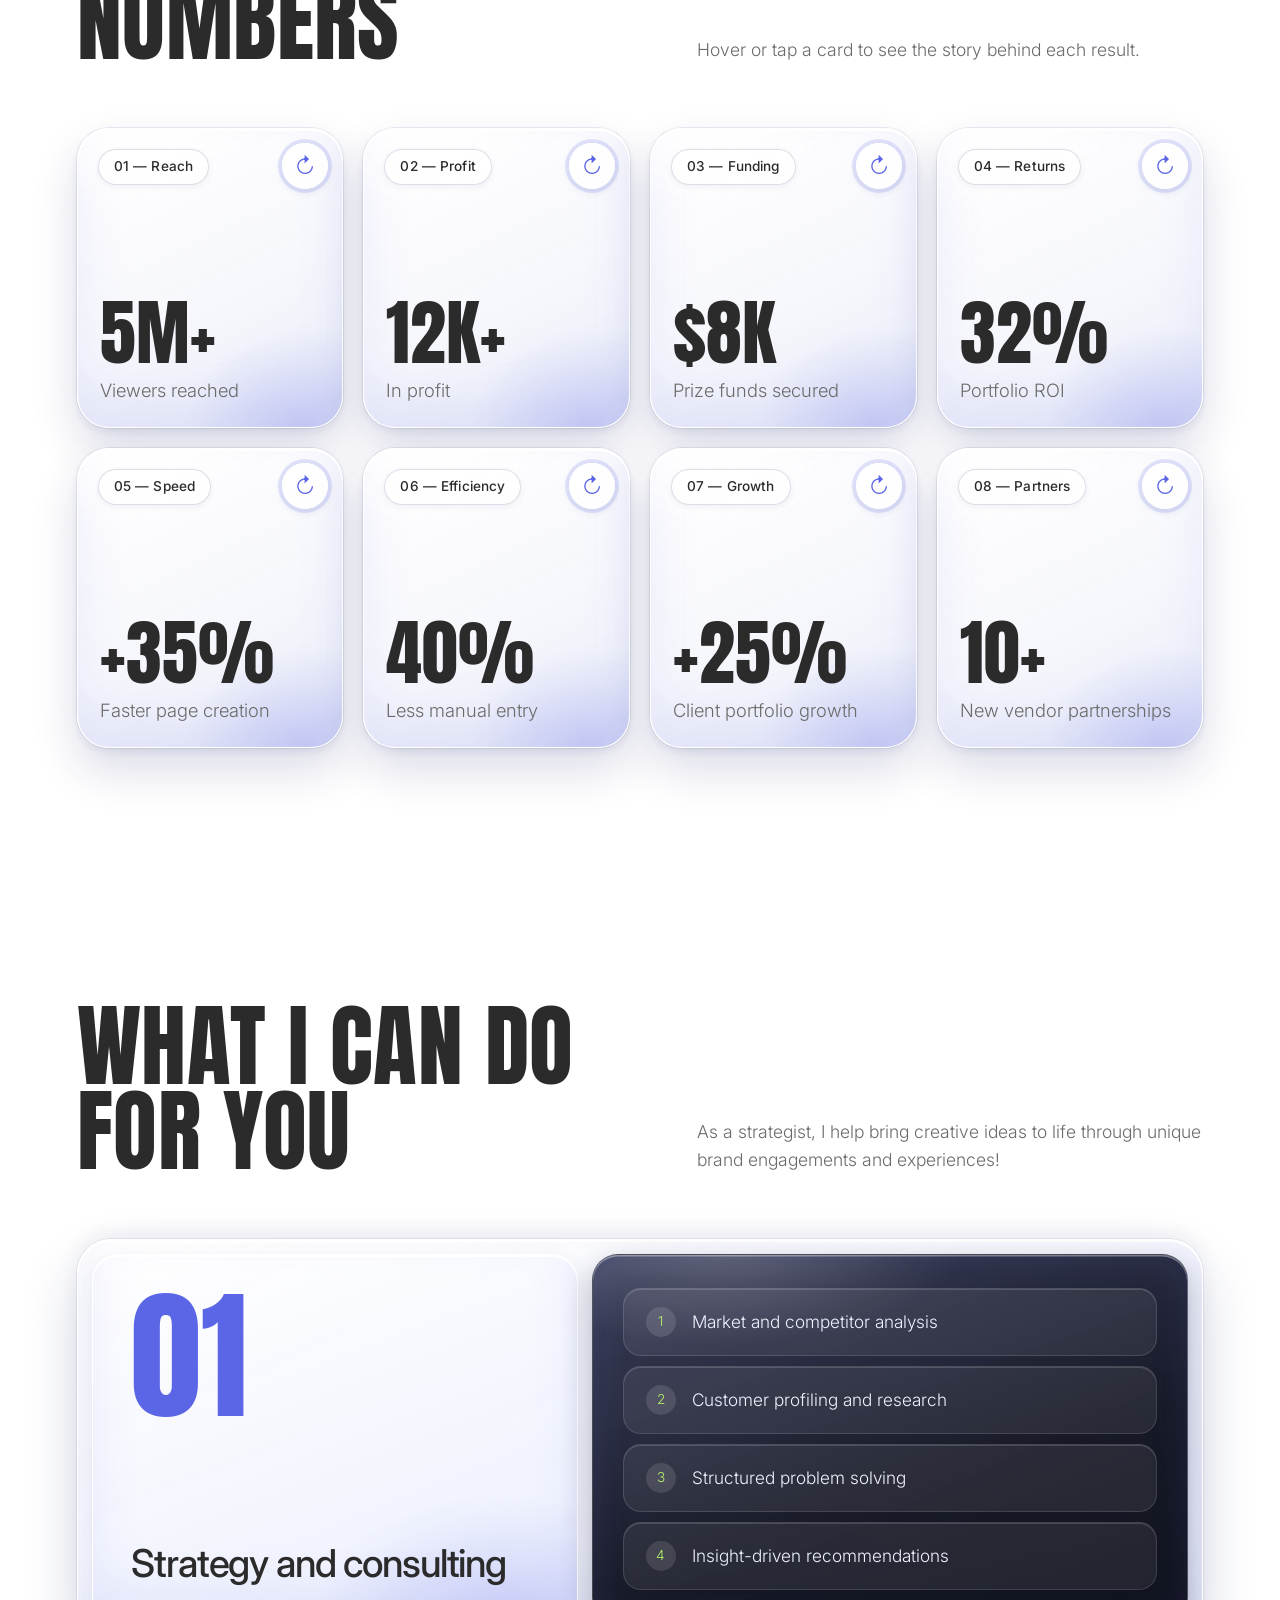
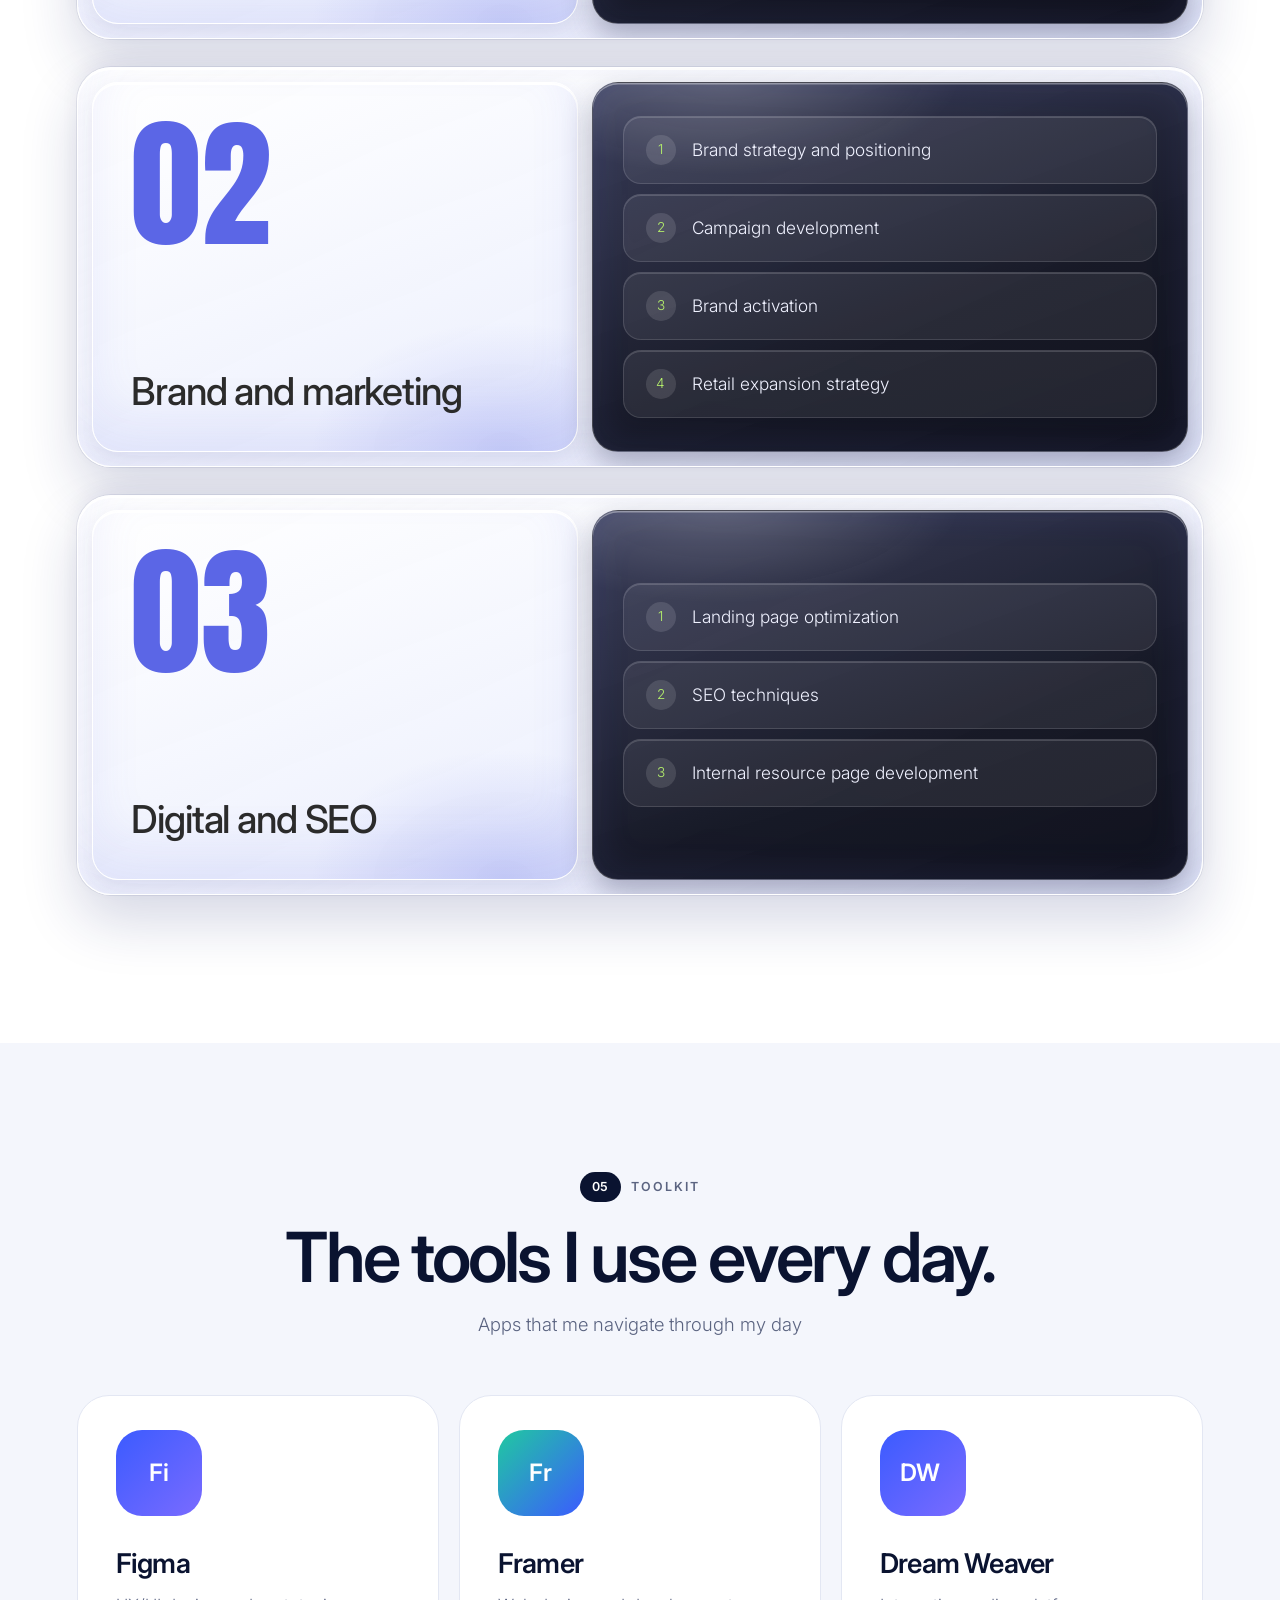
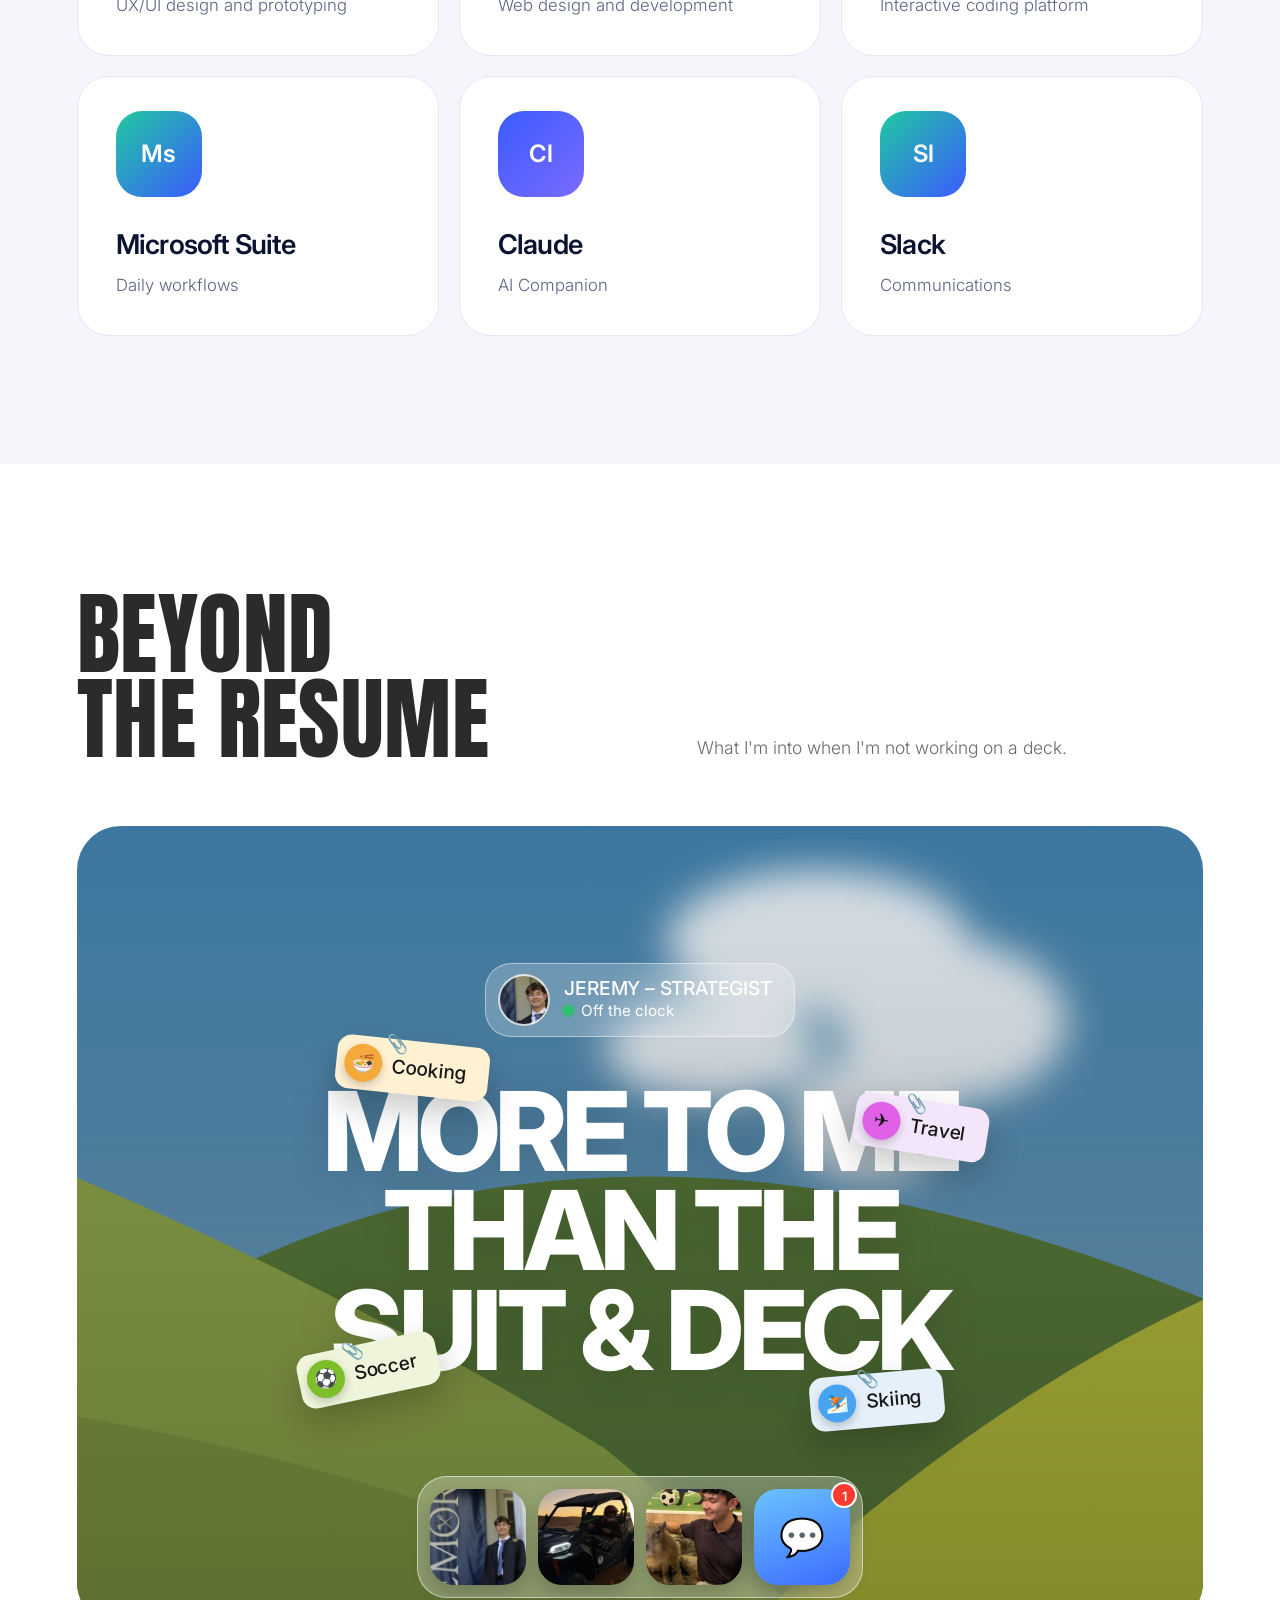
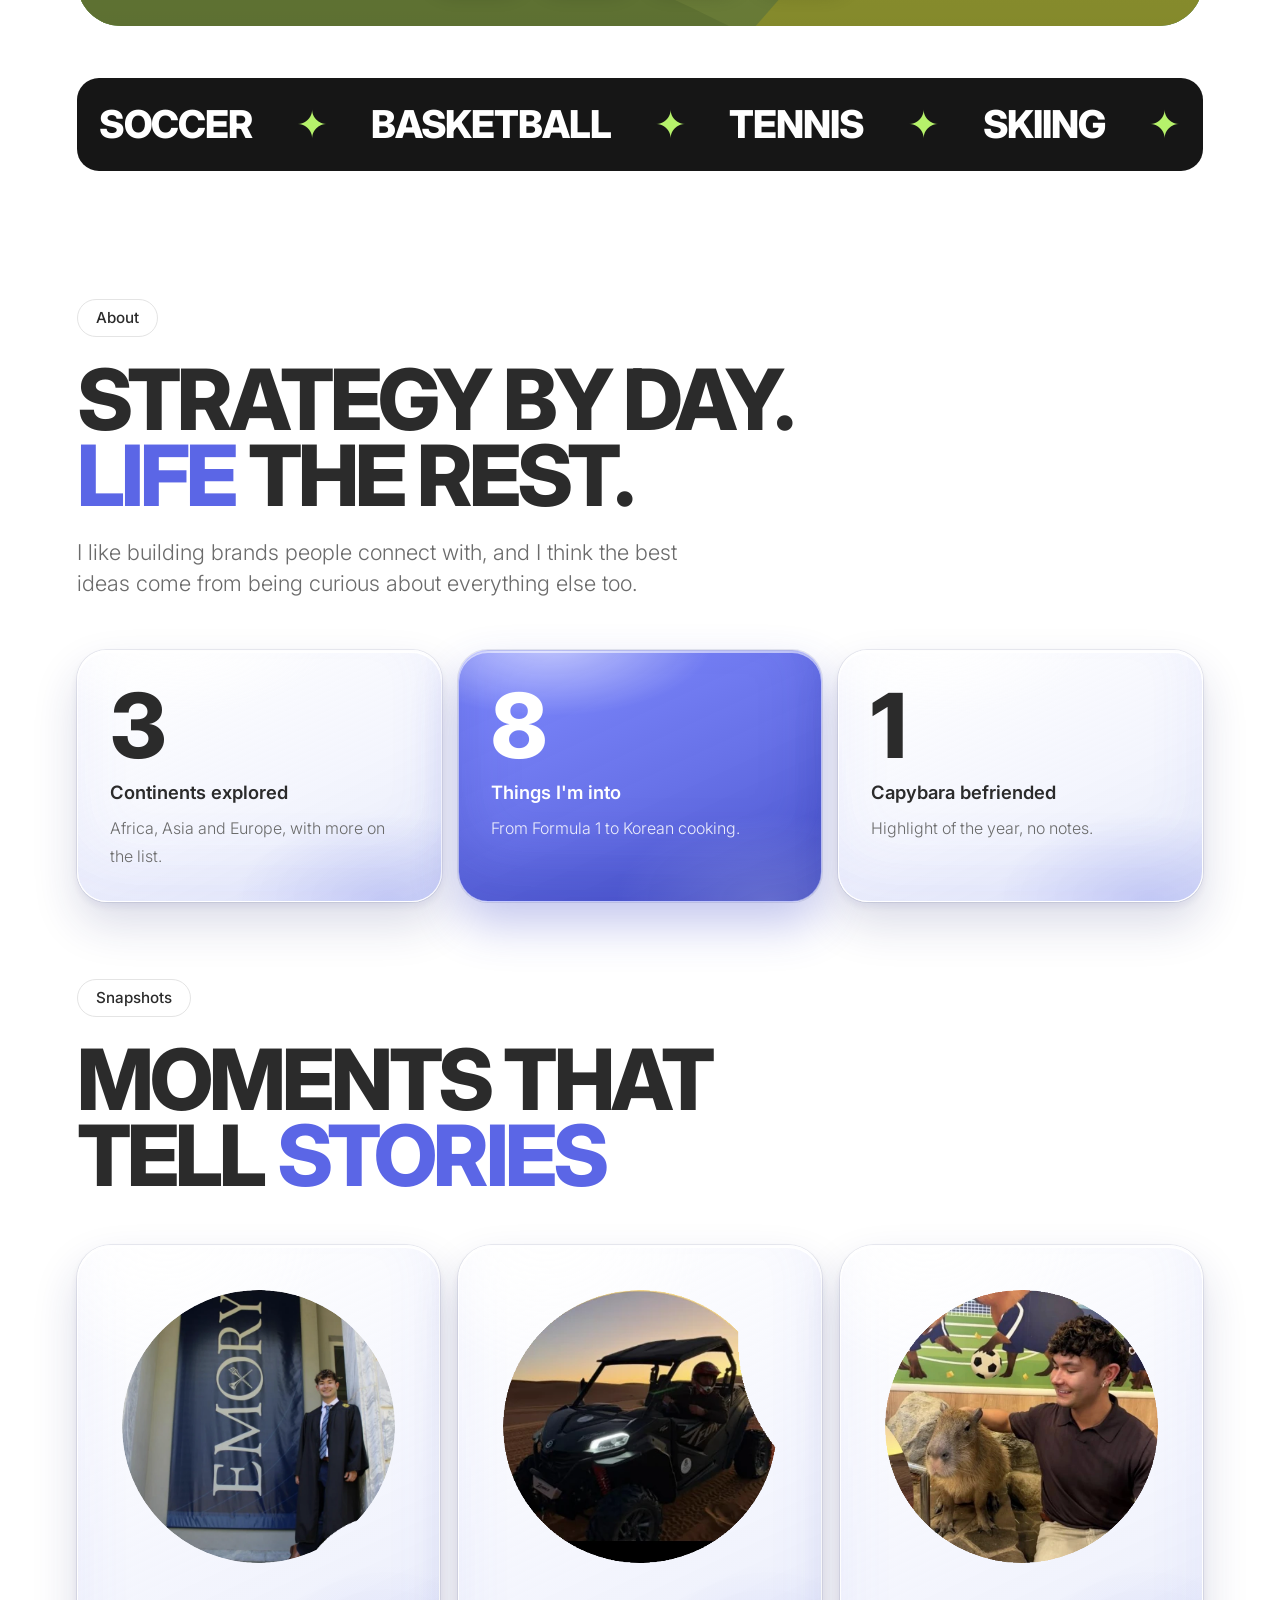
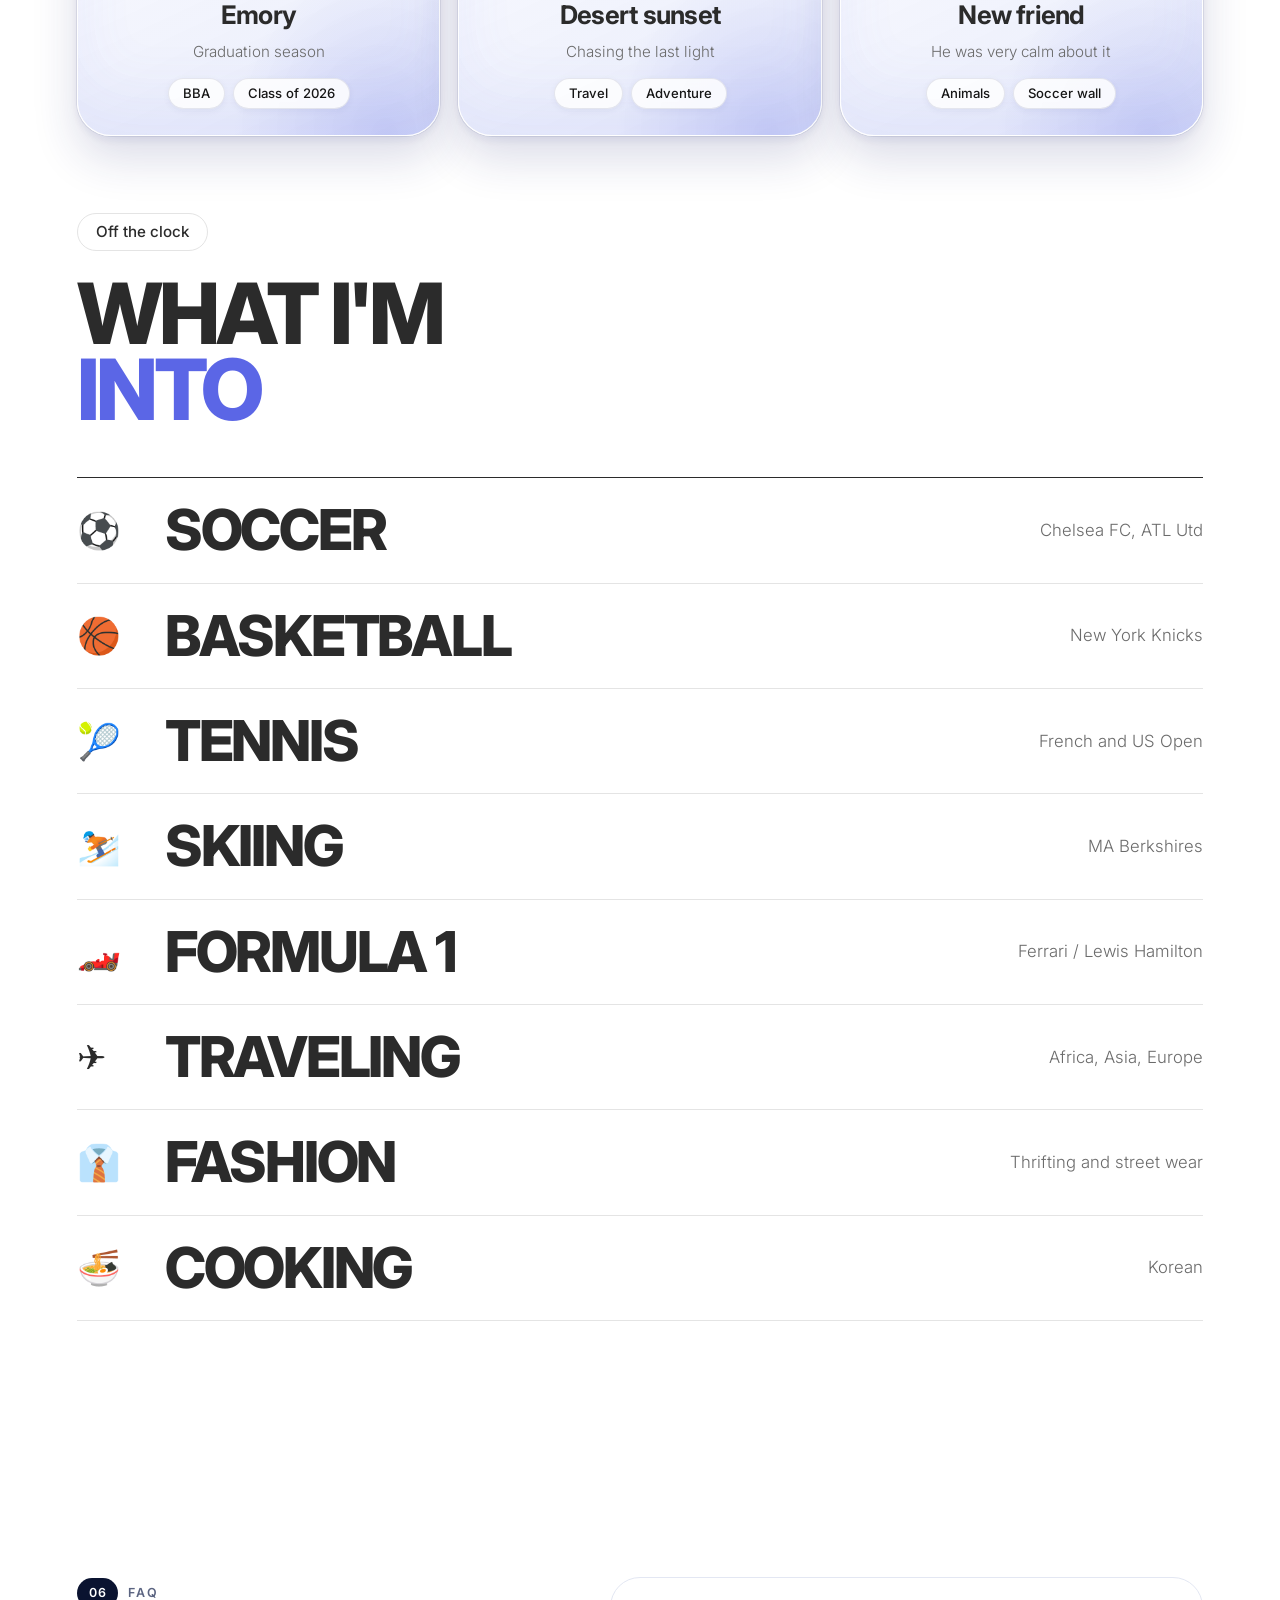
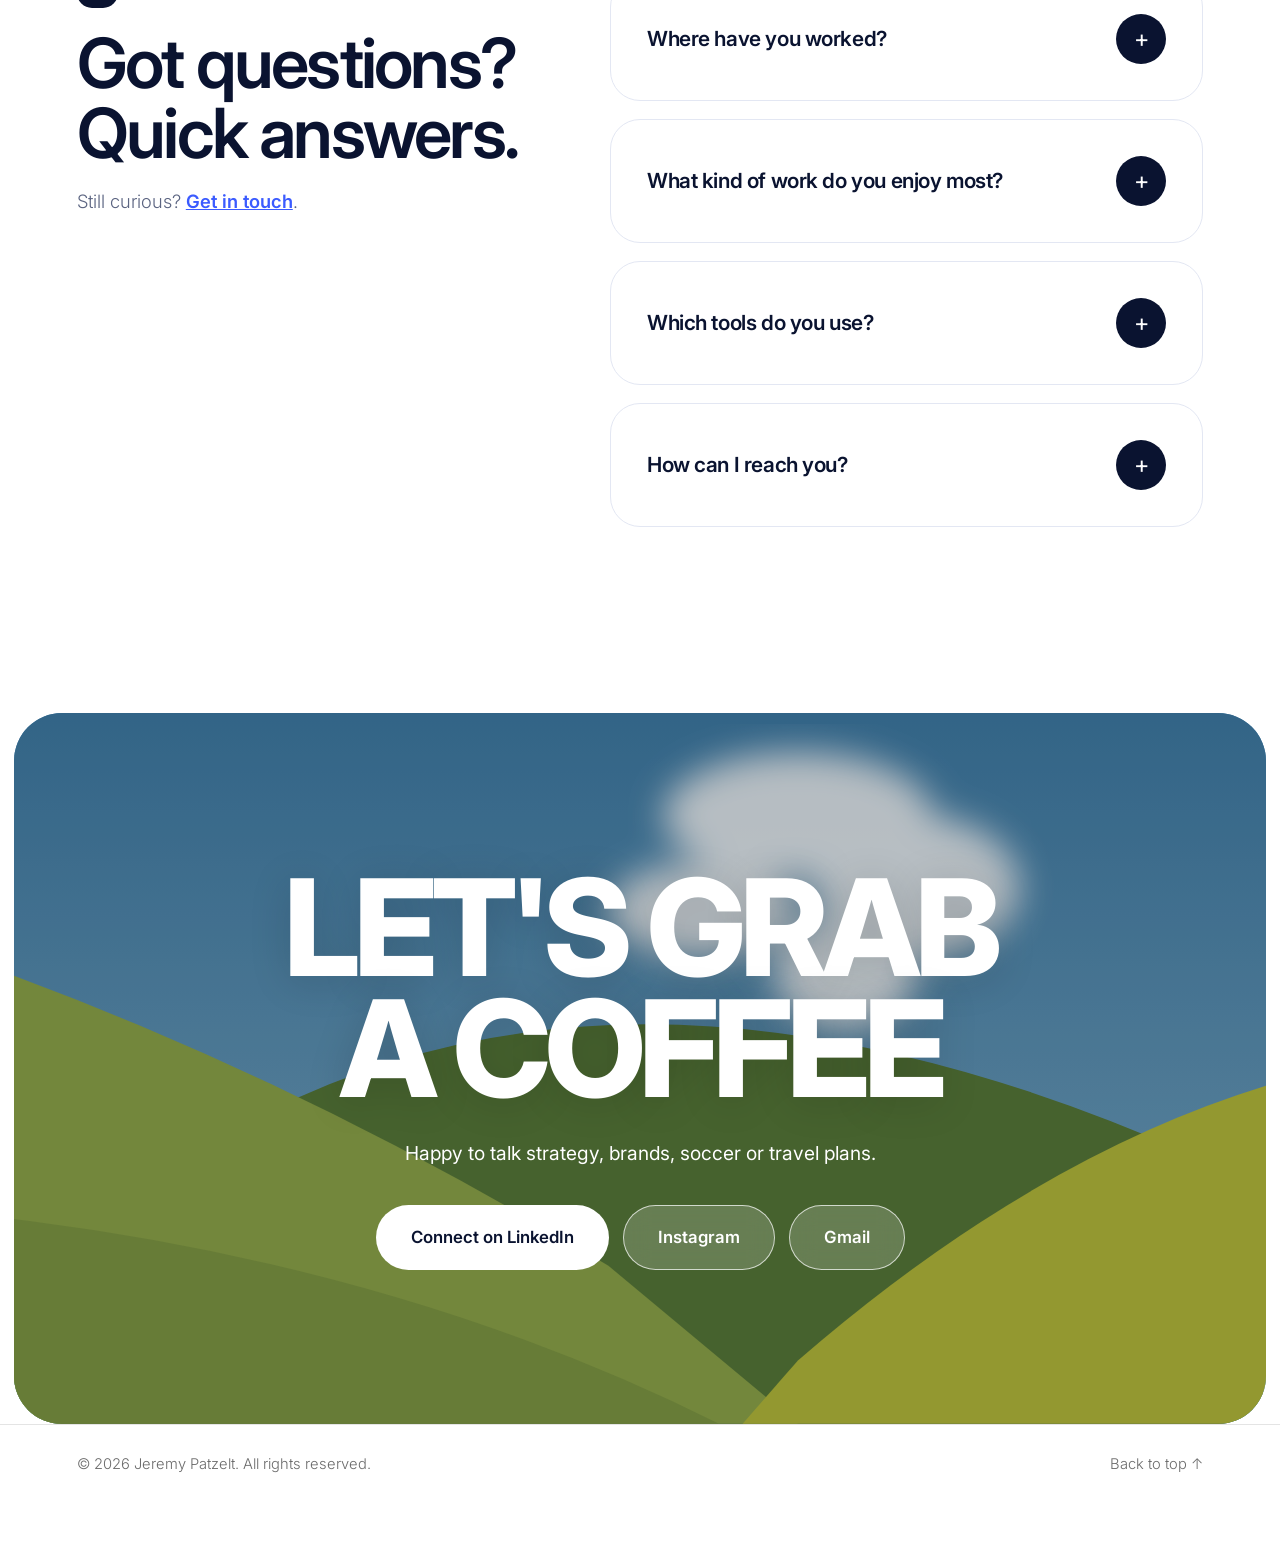
==== commit fda31cc4: "Update index.html" ====
--- a/index.html
+++ b/index.html
@@ -12,7 +12,7 @@
 <link rel="preconnect" href="https://fonts.googleapis.com">
 <link rel="preconnect" href="https://fonts.gstatic.com" crossorigin>
 <link href="https://fonts.googleapis.com/css2?family=Anton&family=Inter:wght@300;400;500;600,800&display=swap" rel="stylesheet">
-<link rel="stylesheet" href="style.css">
+<link rel="stylesheet" href="style.css?v=50">
 </head>
 <body>
 <canvas id="lake" aria-hidden="true"></canvas>
--- a/style.css
+++ b/style.css
@@ -478,3 +478,53 @@
 html[data-lake="on"] .tk { background: transparent; }
 html[data-lake="on"] .nav { background: rgba(10,10,30,.45); }
 html[data-lake="on"] .xcard, html[data-lake="on"] .scard, html[data-lake="on"] .xpanel, html[data-lake="on"] .spanel, html[data-lake="on"] .gstage .flip, html[data-lake="on"] .fn-stat, html[data-lake="on"] .fn-mc, html[data-lake="on"] .fn-me, html[data-lake="on"] .fn-dock { -webkit-backdrop-filter: none; backdrop-filter: none; }
+
+
+/* ================= STUDENT LIFE (school hero card + involvement cards) ================= */
+.st-pill { display: inline-block; align-self: flex-start; font-style: normal; font-size: .85rem; font-weight: 500; padding: 6px 15px; border-radius: 999px; background: rgba(255,255,255,.8); border: 1px solid rgba(20,30,90,.14); color: #2B2B2B; box-shadow: 0 2px 6px rgba(30,40,110,.06); }
+.st-hero { display: grid; grid-template-columns: 1.1fr 1fr; gap: 14px; padding: 14px; border-radius: 40px; background: linear-gradient(155deg, rgba(255,255,255,.95) 0%, rgba(241,243,253,.80) 58%, rgba(226,231,249,.85) 100%); border: 1.5px solid rgba(255,255,255,.95); box-shadow: 0 0 0 1px rgba(20,30,90,.08), inset 0 2px 0 #fff, inset 0 -40px 60px rgba(91,102,230,.08), 0 26px 56px rgba(30,40,110,.18); }
+.st-main { padding: clamp(18px, 3vw, 40px); display: flex; flex-direction: column; color: #2B2B2B; }
+.st-school { font-family: var(--display); font-weight: 400; text-transform: uppercase; font-size: clamp(2.8rem, 6.4vw, 5.6rem); line-height: .95; margin: 22px 0 8px; color: #2B2B2B; }
+.st-sub { margin: 0 0 28px; color: #6B6B6B; font-size: 1.15rem; }
+.st-facts { margin: auto 0 0; display: grid; gap: 0; }
+.st-facts div { display: grid; grid-template-columns: 9.5em 1fr; gap: 14px; padding: 14px 0; border-top: 1px solid rgba(20,30,90,.12); }
+.st-facts dt { color: #6B6B6B; font-size: .95rem; }
+.st-facts dd { margin: 0; font-weight: 500; color: #2B2B2B; }
+.st-side { position: relative; overflow: hidden; border-radius: 28px; padding: clamp(22px, 3vw, 38px); color: #fff; background: linear-gradient(160deg, rgba(44,48,78,.95) 0%, rgba(12,14,28,.97) 62%, rgba(8,9,20,.98) 100%); border: 1px solid rgba(255,255,255,.22); box-shadow: inset 0 1.5px 0 rgba(255,255,255,.38), inset 0 0 40px rgba(120,135,255,.10); display: flex; flex-direction: column; }
+.st-side::before { content: ""; position: absolute; left: -18%; top: -30%; width: 80%; height: 55%; border-radius: 50%; background: radial-gradient(closest-side, rgba(255,255,255,.18), rgba(255,255,255,0)); pointer-events: none; }
+.st-side > * { position: relative; }
+.st-gpa { display: flex; align-items: flex-end; gap: 18px; padding-bottom: 24px; border-bottom: 1px solid rgba(255,255,255,.14); }
+.st-gpa strong { font-family: var(--body); font-weight: 400; font-size: clamp(4rem, 8vw, 6.6rem); line-height: .9; letter-spacing: -0.05em; color: #B6F26B; }
+.st-gpa span { color: #CFCFCF; font-size: .98rem; line-height: 1.35; padding-bottom: 8px; }
+.st-cl { margin: 24px 0 14px; color: #9A9FB8; font-size: .85rem; text-transform: uppercase; letter-spacing: .12em; }
+.st-chips { display: flex; flex-wrap: wrap; gap: 10px; }
+.st-chips span { background: rgba(255,255,255,.10); border: 1px solid rgba(255,255,255,.18); border-radius: 999px; padding: 8px 16px; font-size: .92rem; font-weight: 500; color: #F0F2FF; }
+.st-involve { display: inline-block; margin: clamp(36px, 5vw, 64px) 0 18px; padding: 6px 18px; border: 1px solid var(--line); border-radius: 999px; font-size: .95rem; font-weight: 500; background: var(--bg); color: var(--ink); }
+.st-grid { display: grid; grid-template-columns: repeat(3, 1fr); gap: 18px; }
+.st-card { position: relative; overflow: hidden; isolation: isolate; display: flex; flex-direction: column; border-radius: 32px; padding: 24px 26px 28px; color: #2B2B2B; background: linear-gradient(155deg, rgba(255,255,255,.98) 0%, rgba(246,247,252,.92) 55%, rgba(233,236,248,.95) 100%); border: 1.5px solid rgba(255,255,255,.95); box-shadow: 0 0 0 1px rgba(20,30,90,.08), inset 0 2px 0 #fff, inset 0 -30px 50px rgba(91,102,230,.10), 0 22px 46px rgba(30,40,110,.16), 0 4px 10px rgba(30,40,110,.08); transition: transform .3s ease, box-shadow .3s ease; }
+.st-card::before { content: ""; position: absolute; left: -25%; top: -34%; width: 95%; height: 62%; border-radius: 50%; z-index: -1; pointer-events: none; background: radial-gradient(closest-side, rgba(255,255,255,1), rgba(255,255,255,0)); }
+.st-card::after { content: ""; position: absolute; right: -30%; bottom: -35%; width: 90%; height: 70%; border-radius: 50%; z-index: -1; pointer-events: none; background: radial-gradient(closest-side, rgba(91,102,230,.22), rgba(91,102,230,0)); }
+.st-card:hover { transform: translateY(-6px); }
+.st-card h3 { font-family: var(--body); font-weight: 500; font-size: 1.35rem; letter-spacing: -0.02em; line-height: 1.2; margin: 18px 0 6px; color: #2B2B2B; }
+.st-date { margin: 0 0 18px; color: #6B6B6B; font-size: .95rem; }
+.st-metric { display: flex; align-items: flex-end; justify-content: space-between; gap: 12px; padding: 16px 0; border-top: 1px solid rgba(20,30,90,.12); border-bottom: 1px solid rgba(20,30,90,.12); margin-bottom: 16px; }
+.st-metric strong { font-family: var(--display); font-weight: 400; font-size: clamp(3rem, 4.6vw, 4rem); line-height: 1; color: #5B66E6; }
+.st-metric span { color: #555; text-align: right; font-size: .95rem; padding-bottom: 4px; }
+.st-card ul { list-style: none; margin: 0; padding: 0; display: grid; gap: 10px; }
+.st-card li { position: relative; padding-left: 22px; color: #555; font-size: .98rem; line-height: 1.45; }
+.st-card li::before { content: ""; position: absolute; left: 0; top: .55em; width: 8px; height: 8px; border-radius: 50%; background: #5B66E6; box-shadow: 0 0 0 3px rgba(91,102,230,.18); }
+@media (max-width: 1000px) { .st-grid { grid-template-columns: 1fr; } }
+@media (max-width: 860px) { .st-hero { grid-template-columns: 1fr; } .st-facts div { grid-template-columns: 1fr; gap: 2px; } }
+
+/* ---- extra liquid glass: real blur, bright rim, shine, soft color glow behind the section ---- */
+#campus { position: relative; isolation: isolate; }
+#campus::before { content: ""; position: absolute; z-index: -1; left: 4%; right: 4%; top: 18%; bottom: 4%; pointer-events: none; background: radial-gradient(38% 34% at 14% 18%, rgba(91,102,230,.34), transparent 70%), radial-gradient(34% 30% at 86% 34%, rgba(225,96,232,.26), transparent 70%), radial-gradient(40% 34% at 50% 92%, rgba(74,163,240,.30), transparent 70%); filter: blur(30px); }
+.st-hero, .st-card { -webkit-backdrop-filter: blur(22px) saturate(170%); backdrop-filter: blur(22px) saturate(170%); }
+.st-hero { background: linear-gradient(155deg, rgba(255,255,255,.62) 0%, rgba(241,243,253,.40) 58%, rgba(226,231,249,.48) 100%); position: relative; isolation: isolate; overflow: hidden; }
+.st-card { background: linear-gradient(155deg, rgba(255,255,255,.66) 0%, rgba(246,247,252,.42) 55%, rgba(233,236,248,.52) 100%); }
+.st-hero::before { position: absolute; content: ""; left: -10%; top: -30%; width: 70%; height: 60%; border-radius: 50%; z-index: -1; pointer-events: none; background: radial-gradient(closest-side, rgba(255,255,255,.9), rgba(255,255,255,0)); }
+.st-hero::after { content: ""; position: absolute; inset: 0; border-radius: inherit; padding: 1.5px; pointer-events: none; z-index: 2; background: linear-gradient(135deg, rgba(255,255,255,1), rgba(255,255,255,.1) 40%, rgba(255,255,255,.1) 60%, rgba(255,255,255,.85)); -webkit-mask: linear-gradient(#000 0 0) content-box, linear-gradient(#000 0 0); -webkit-mask-composite: xor; mask-composite: exclude; }
+.st-card { border-color: rgba(255,255,255,.8); }
+.st-pill, .st-involve { -webkit-backdrop-filter: blur(10px); backdrop-filter: blur(10px); background: rgba(255,255,255,.6); }
+.st-metric { border-color: rgba(255,255,255,.7); box-shadow: 0 1px 0 rgba(20,30,90,.06); }
+@media (prefers-reduced-motion: reduce) { .st-card { transition: none; } }
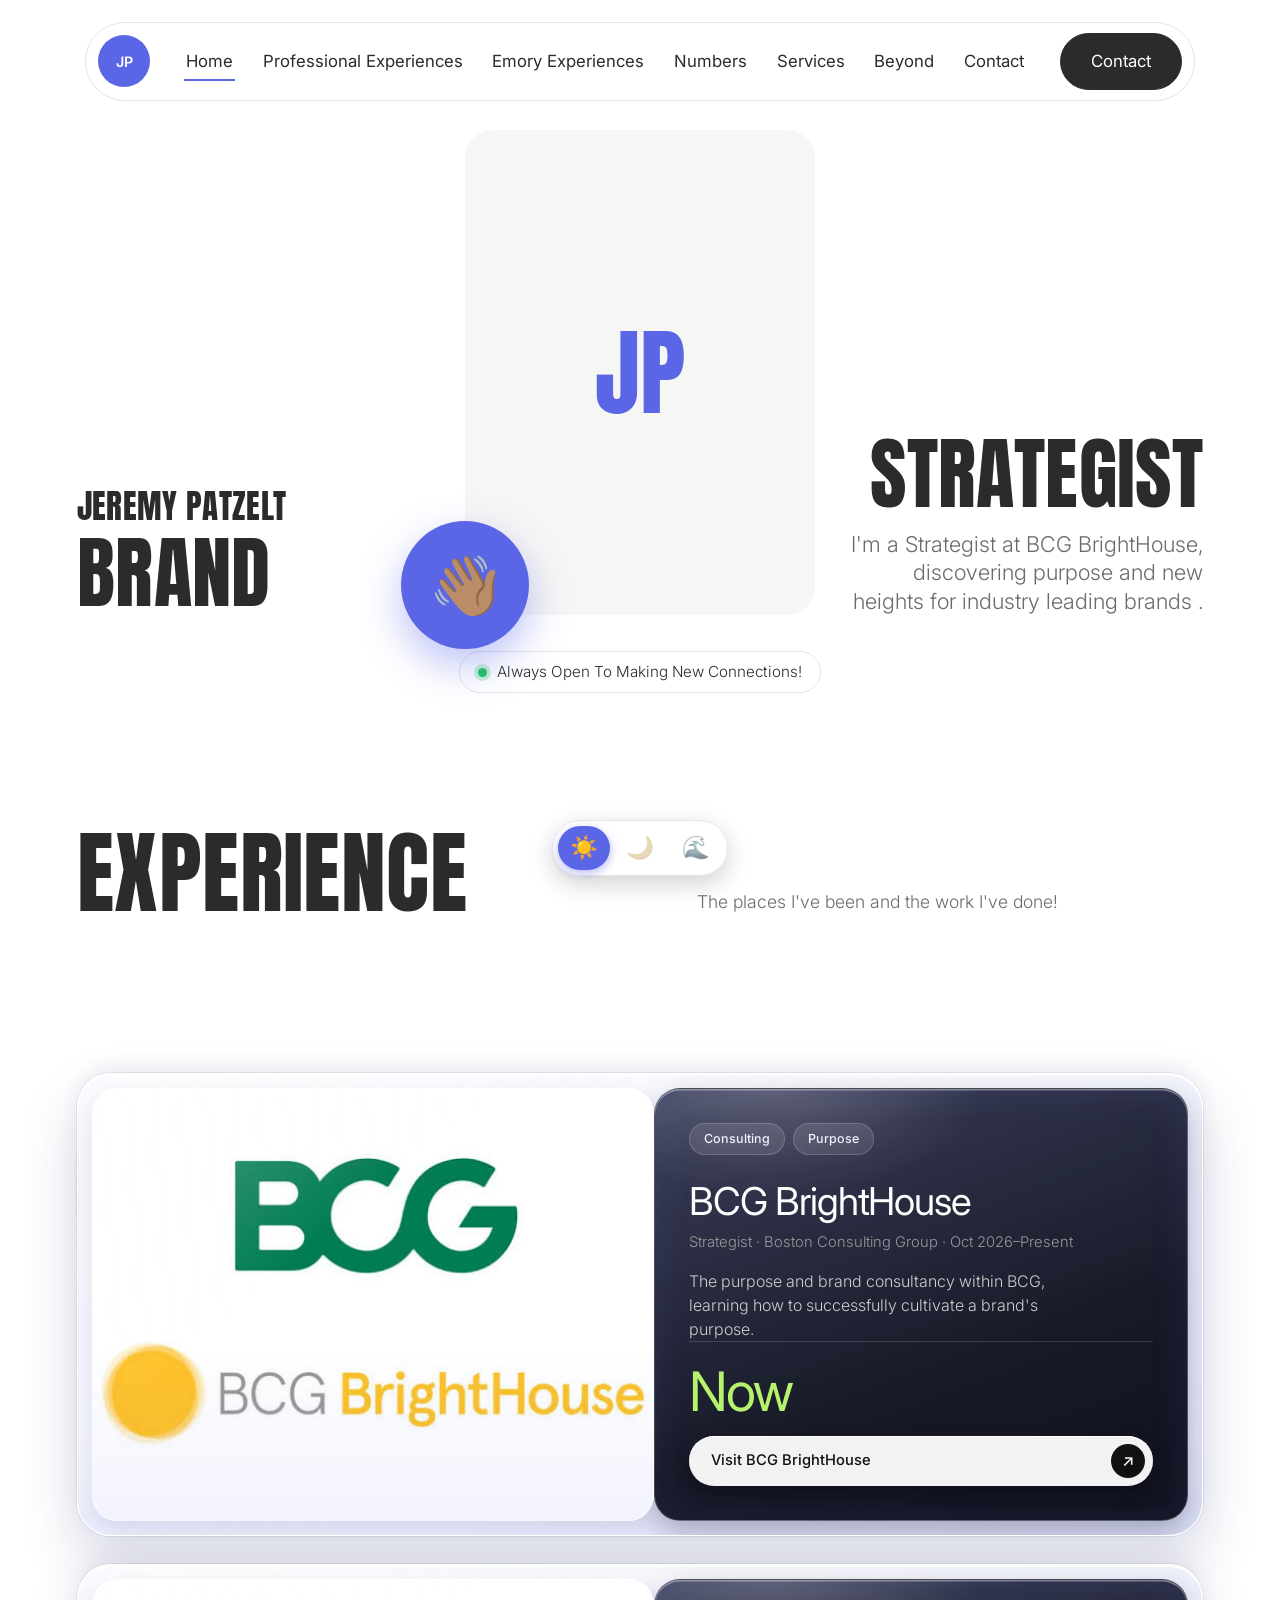
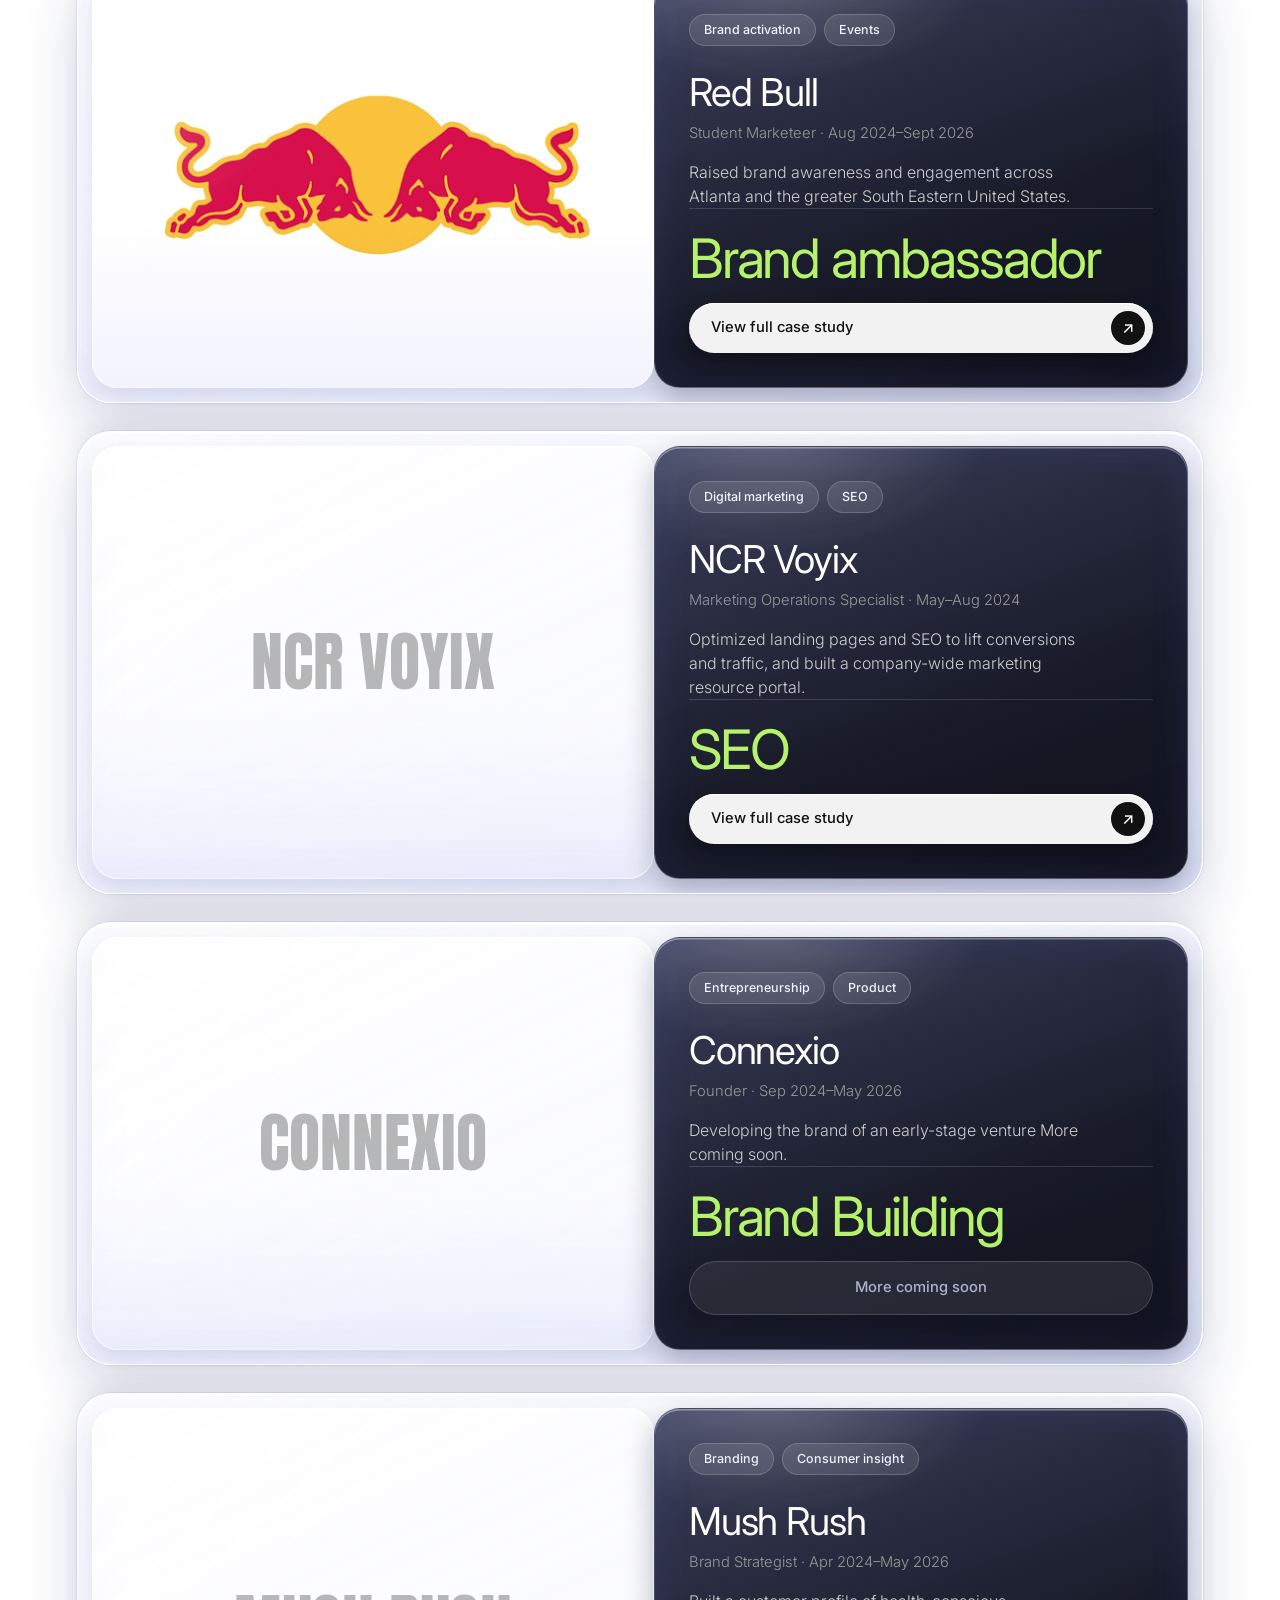
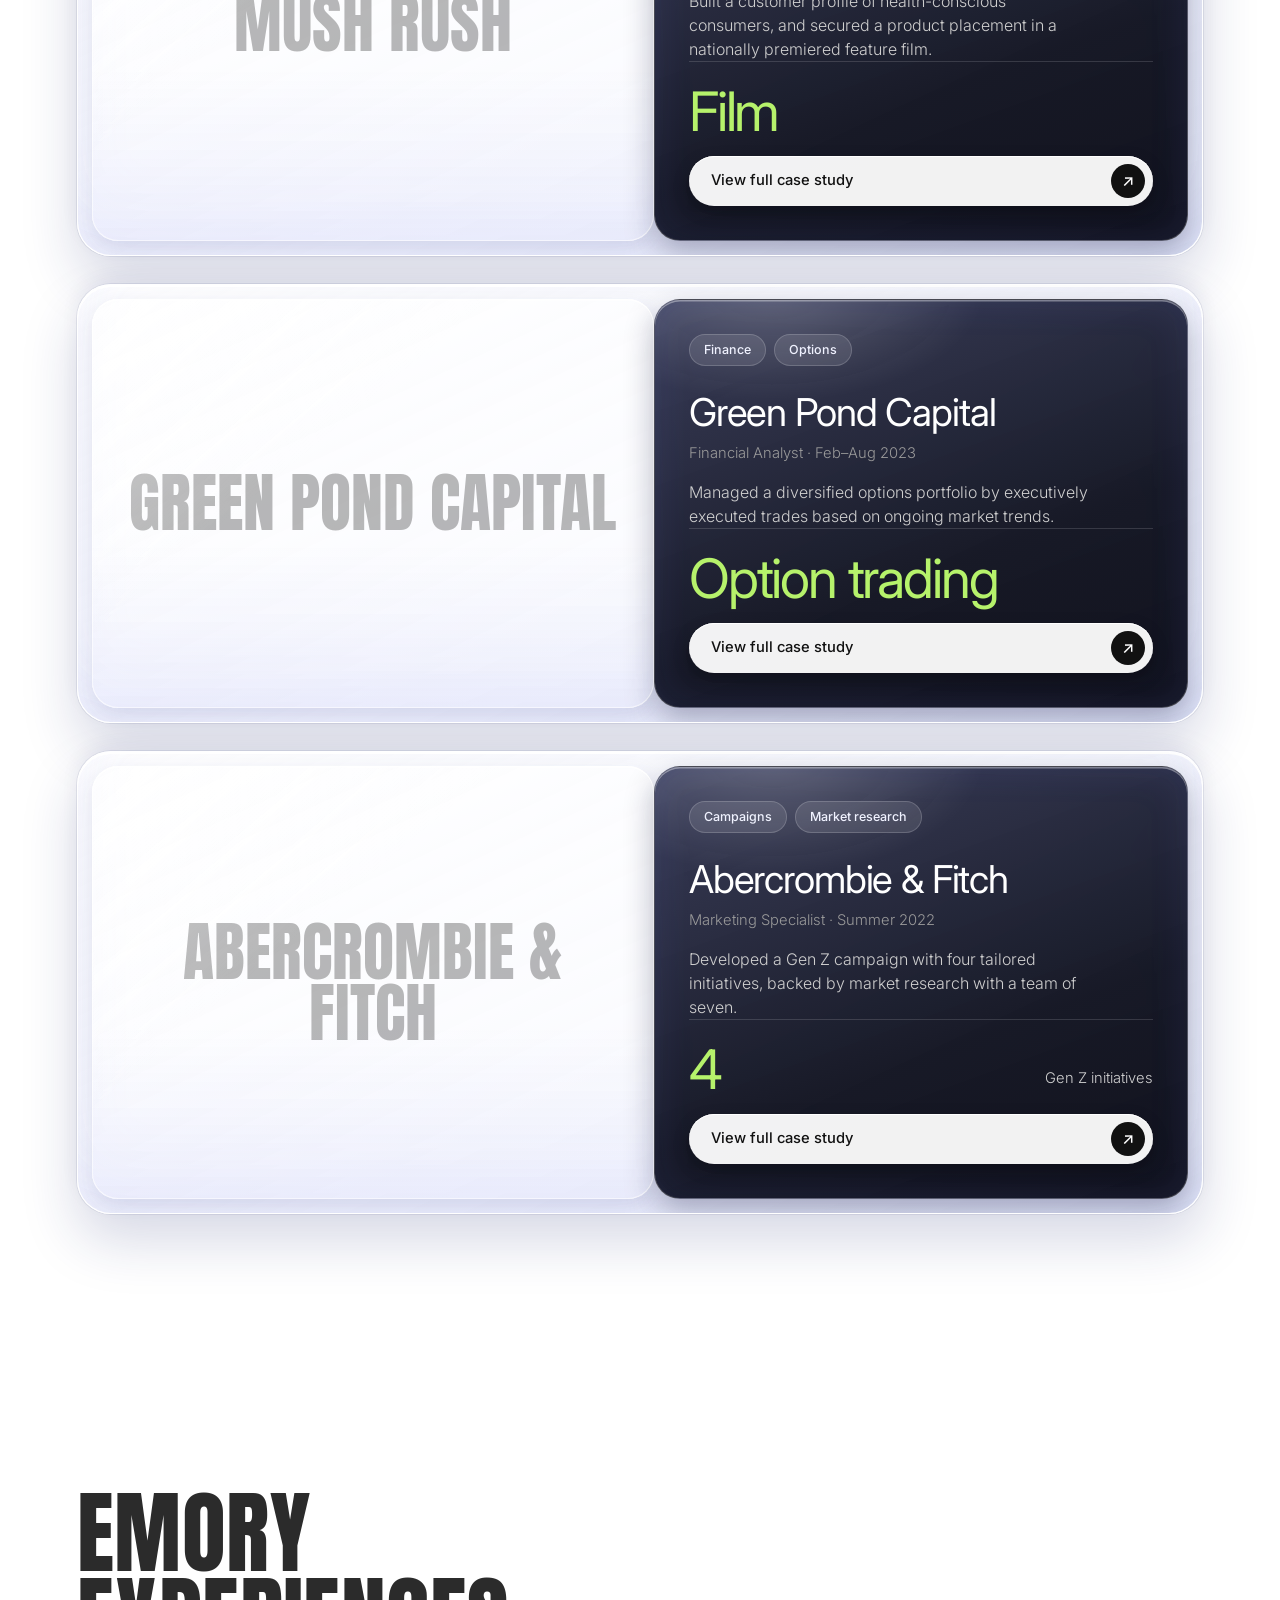
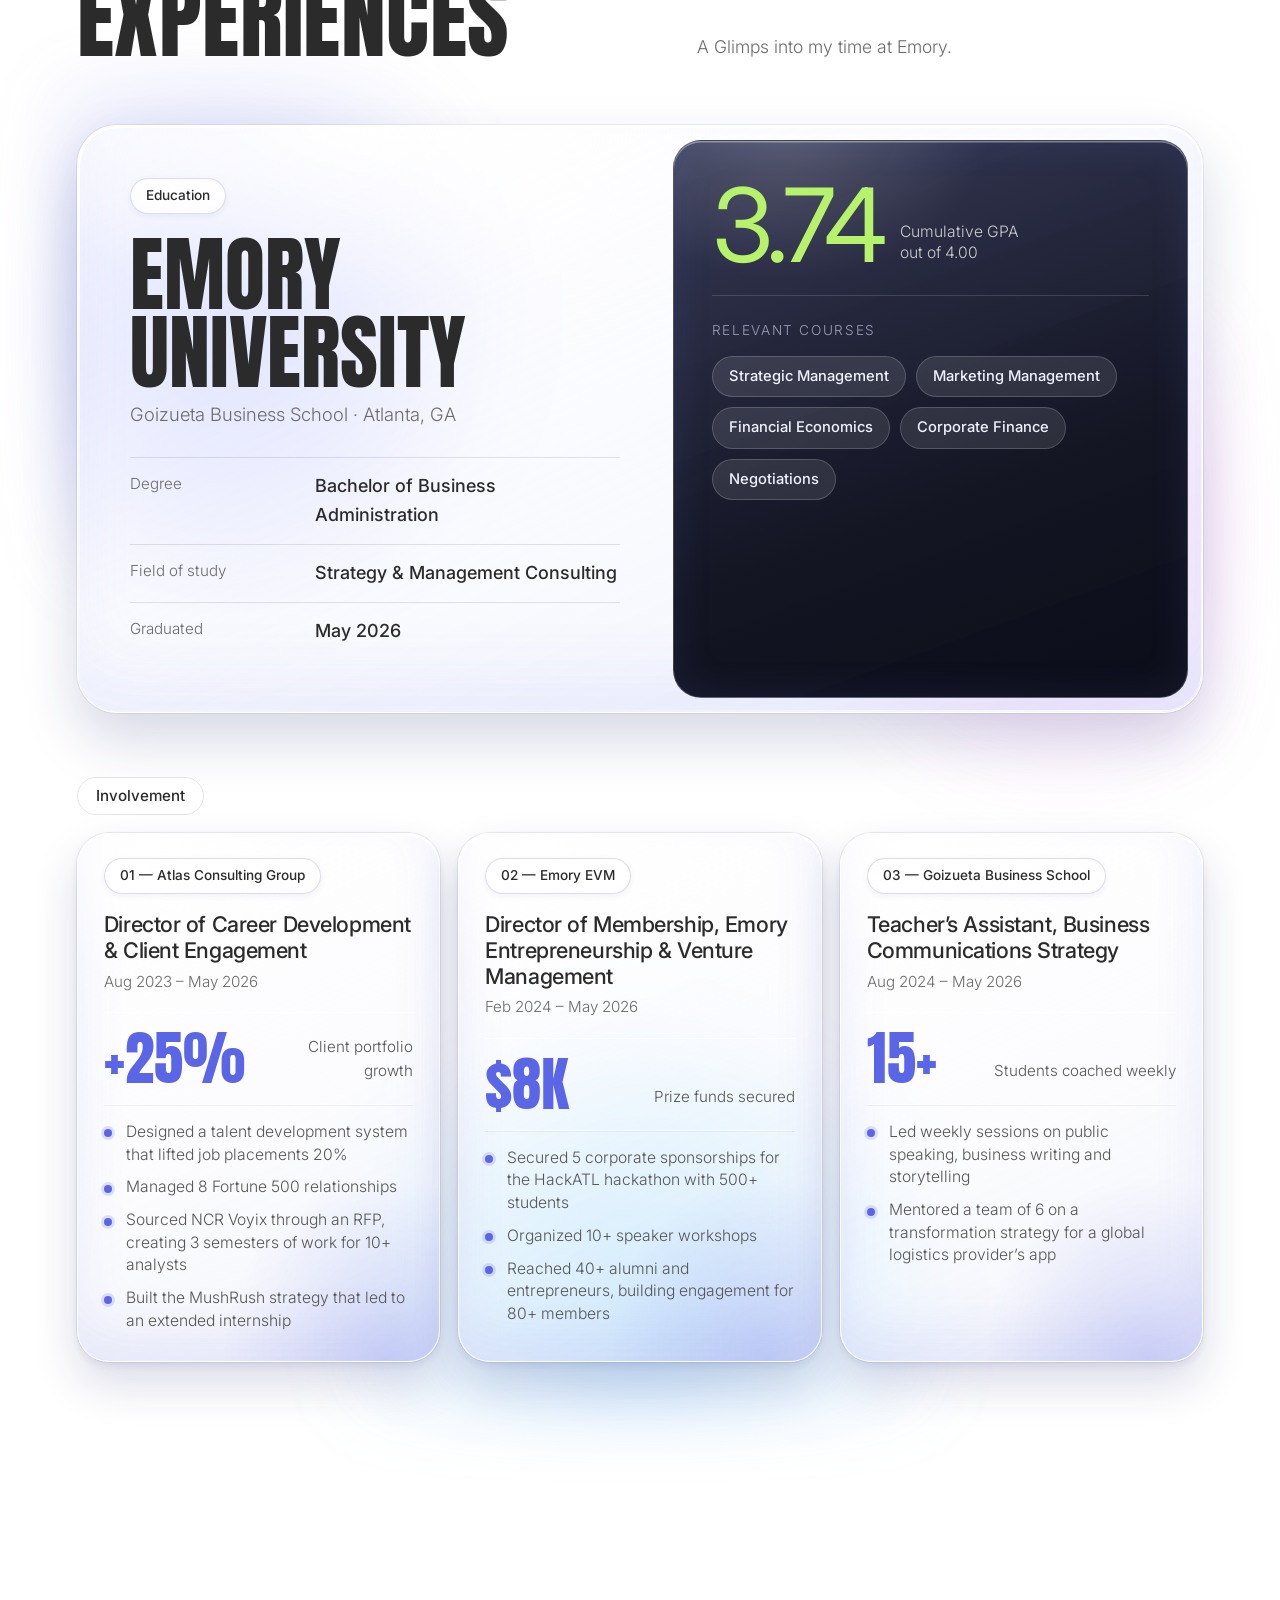
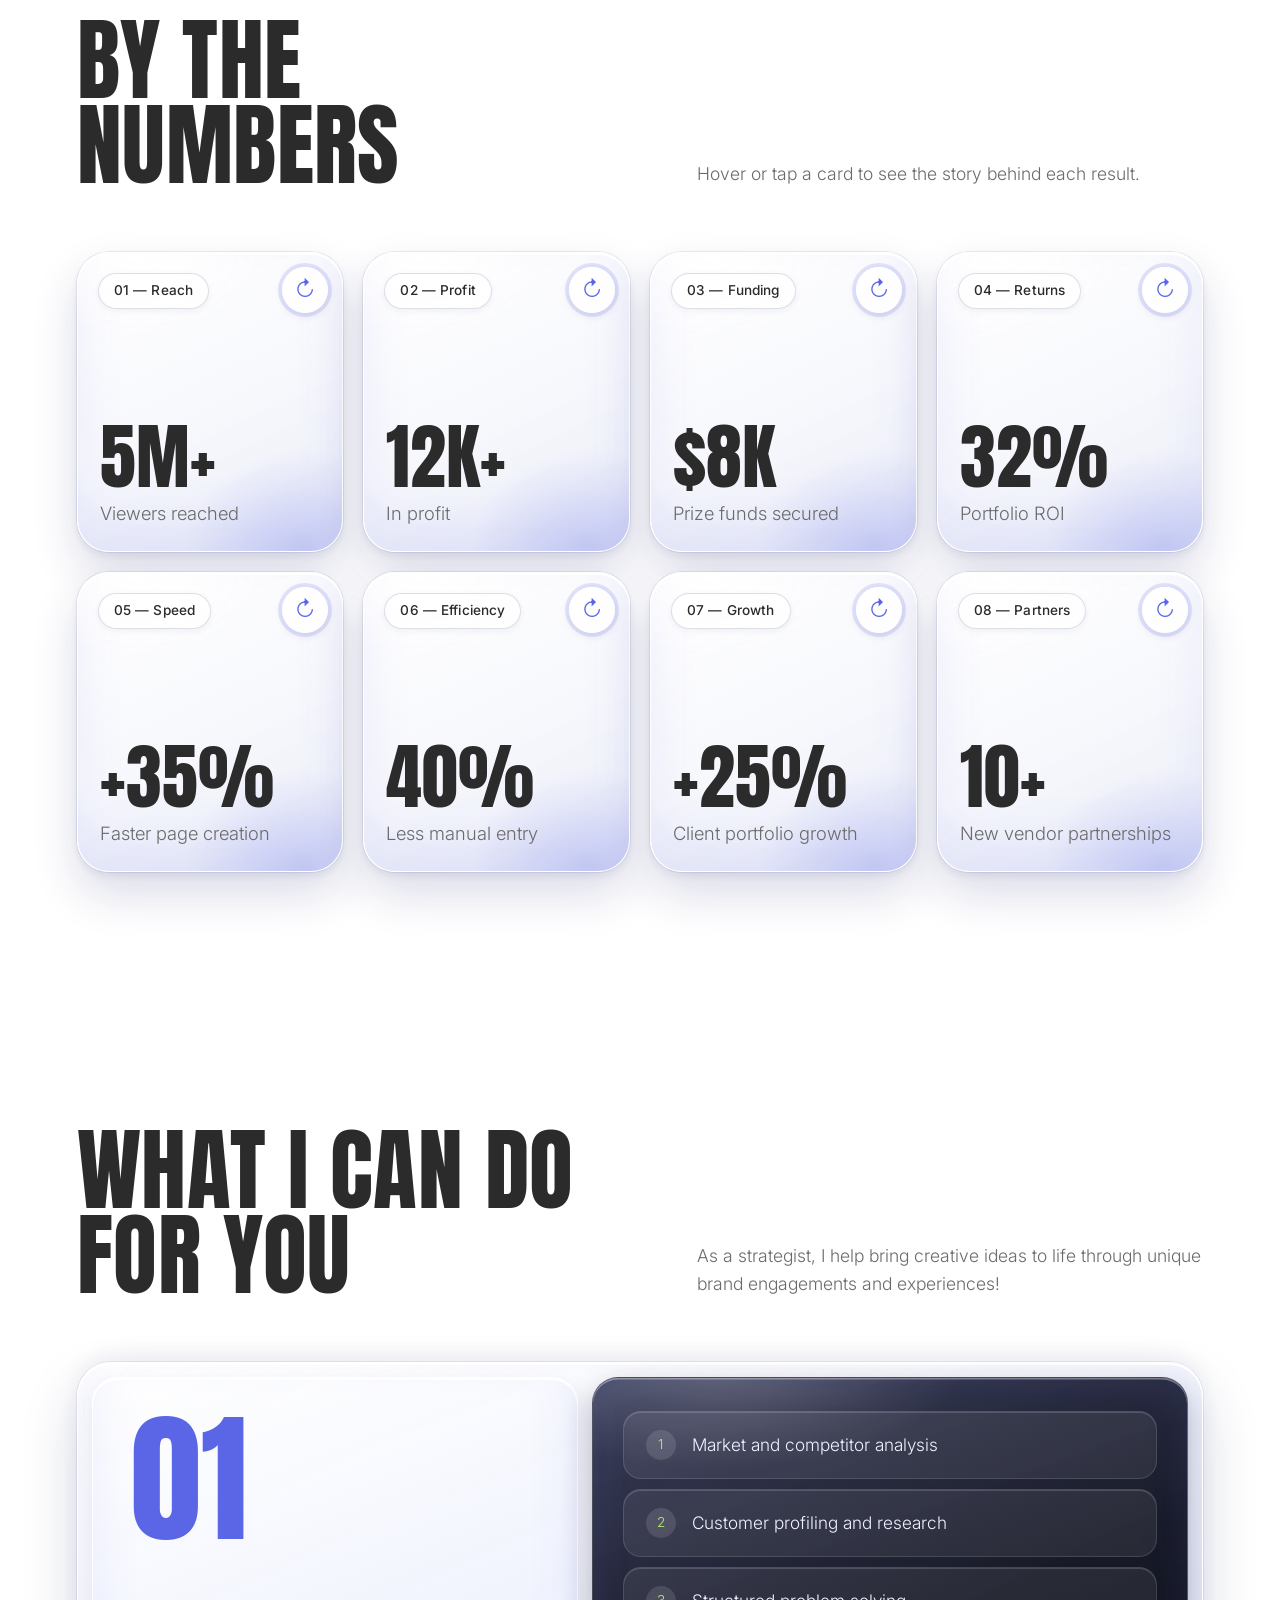
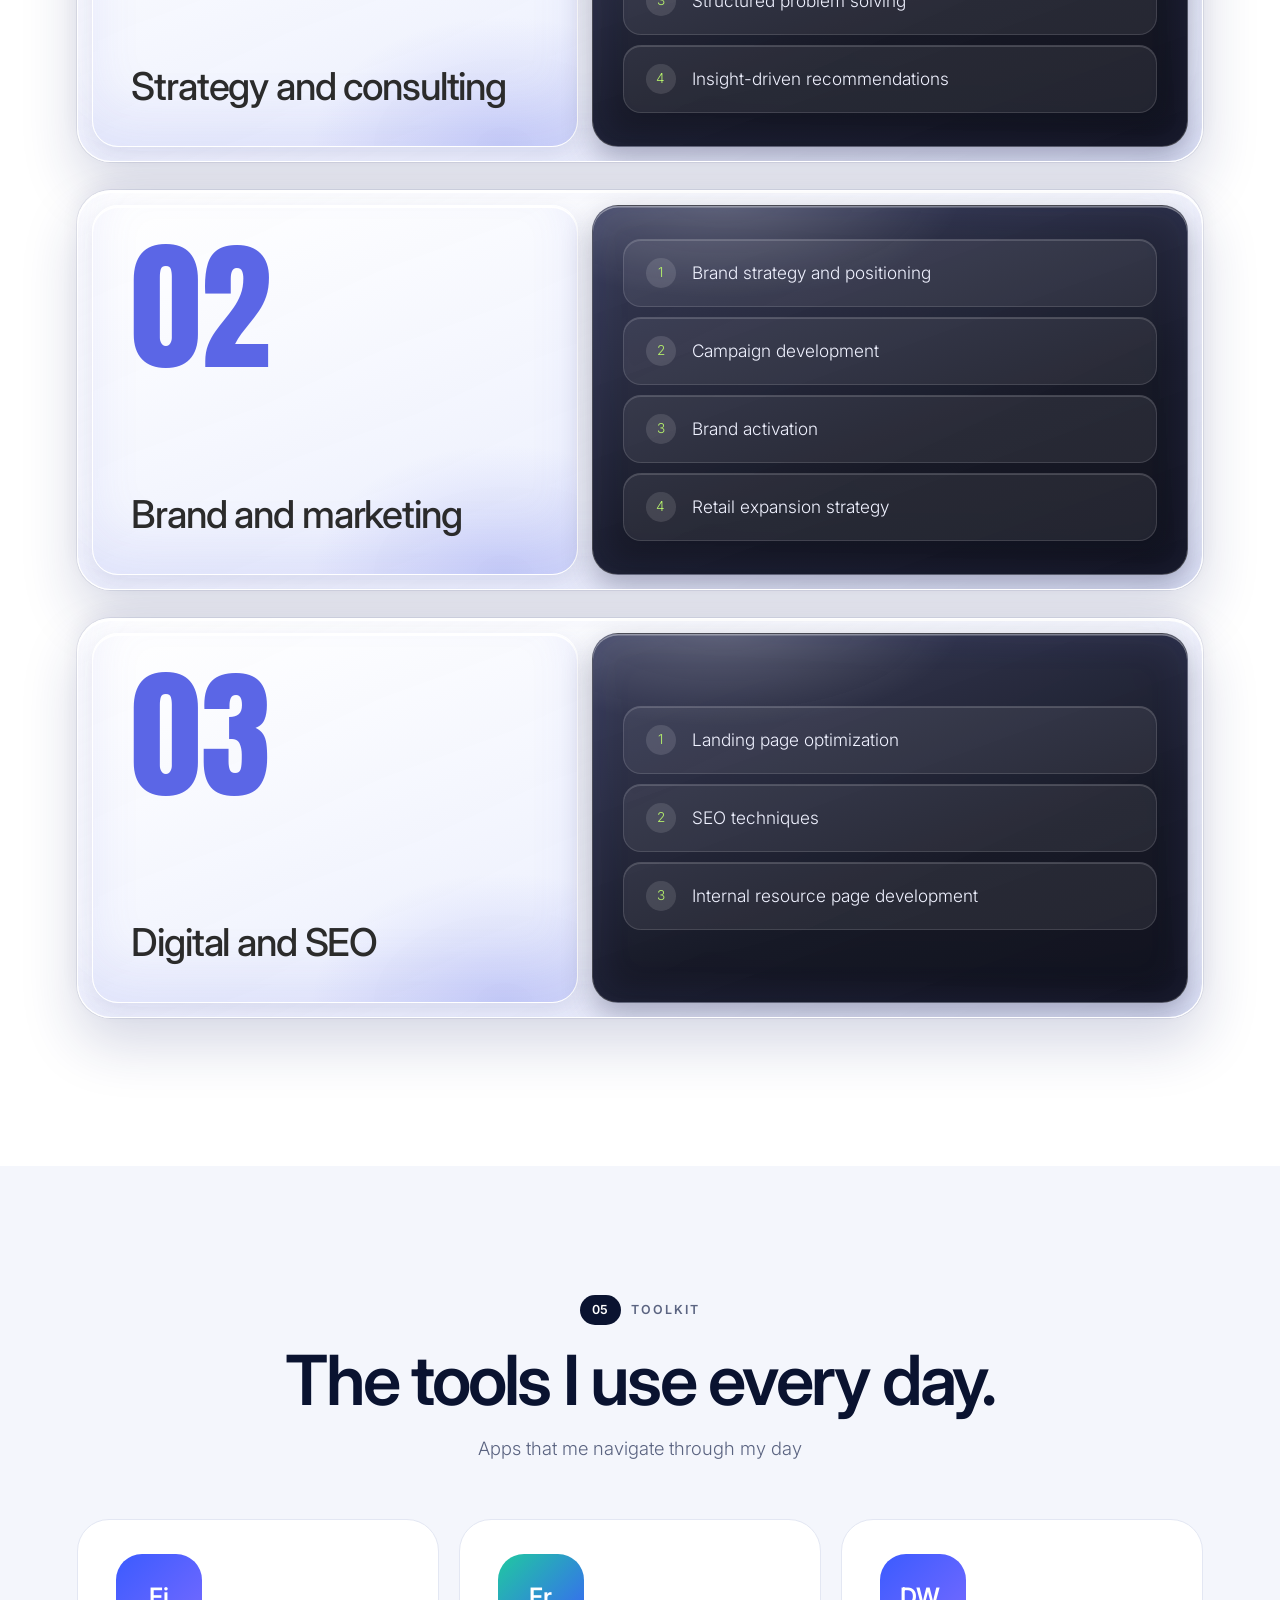
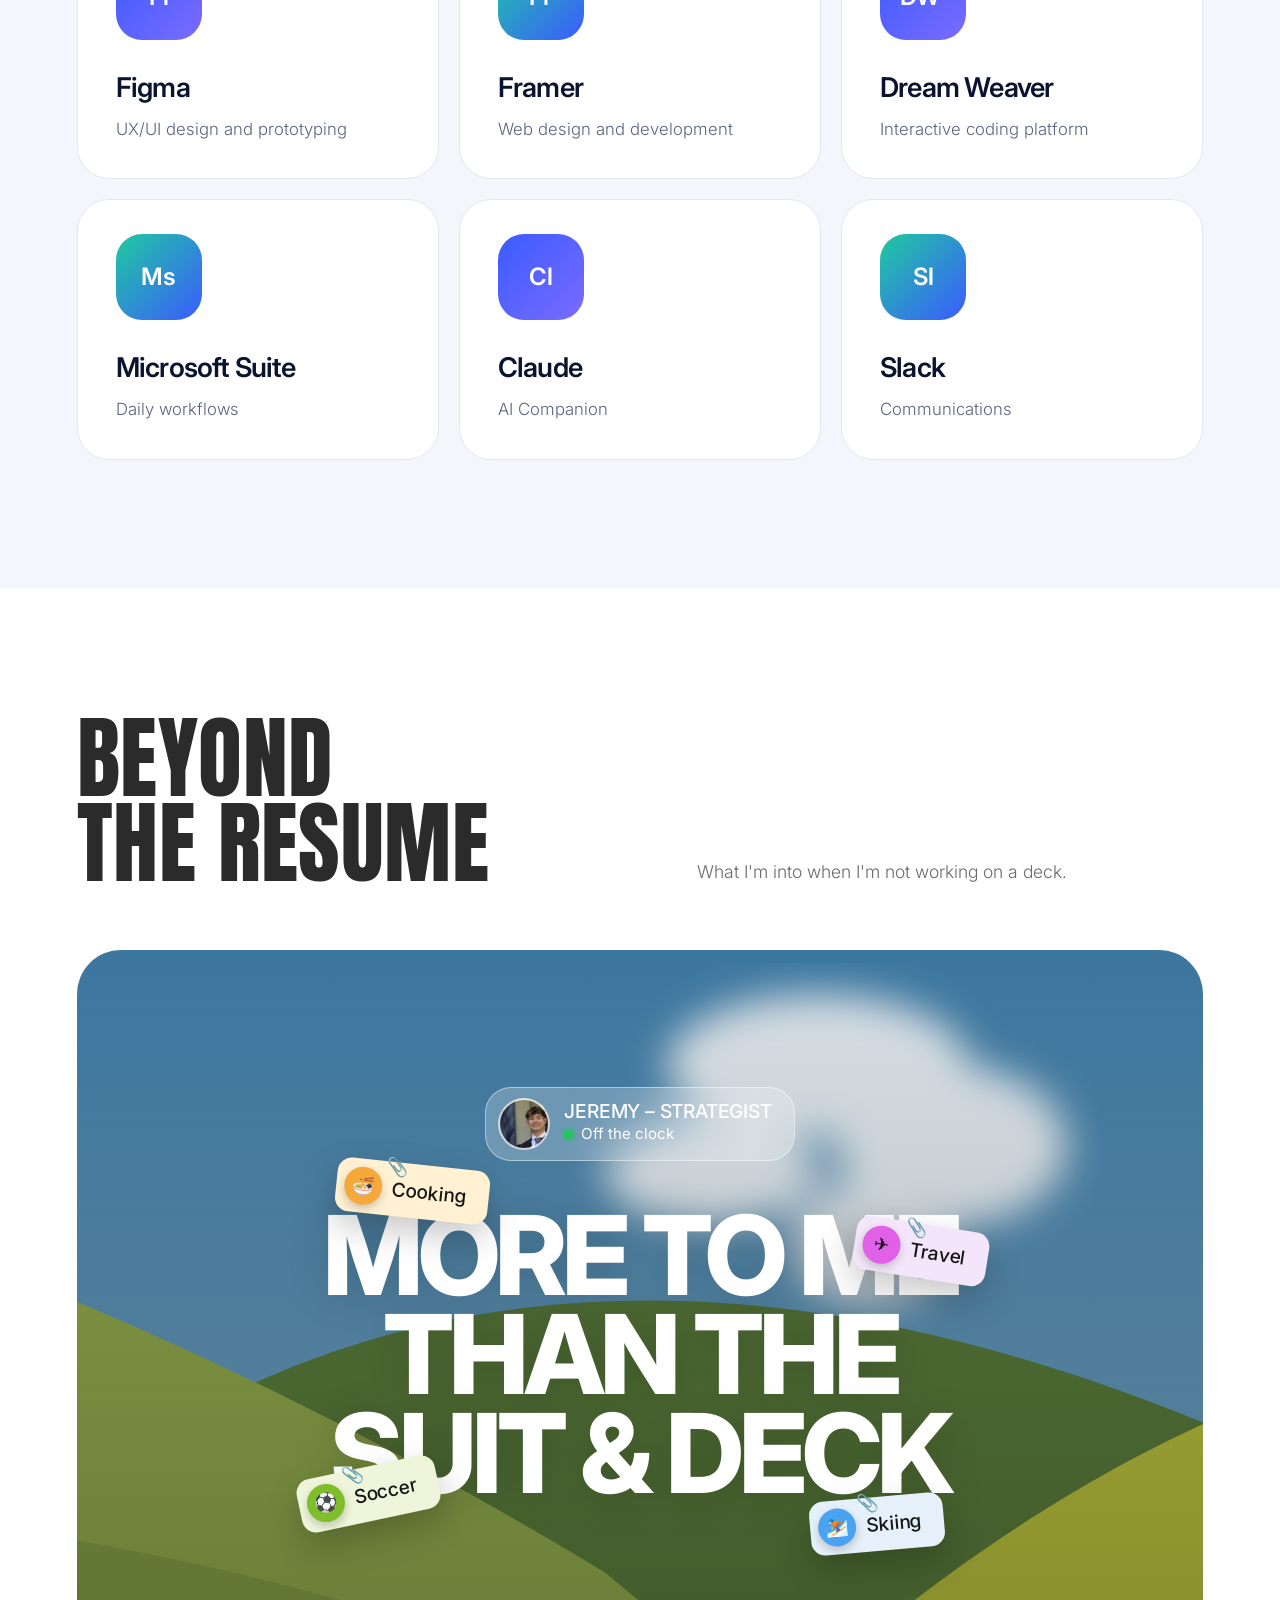
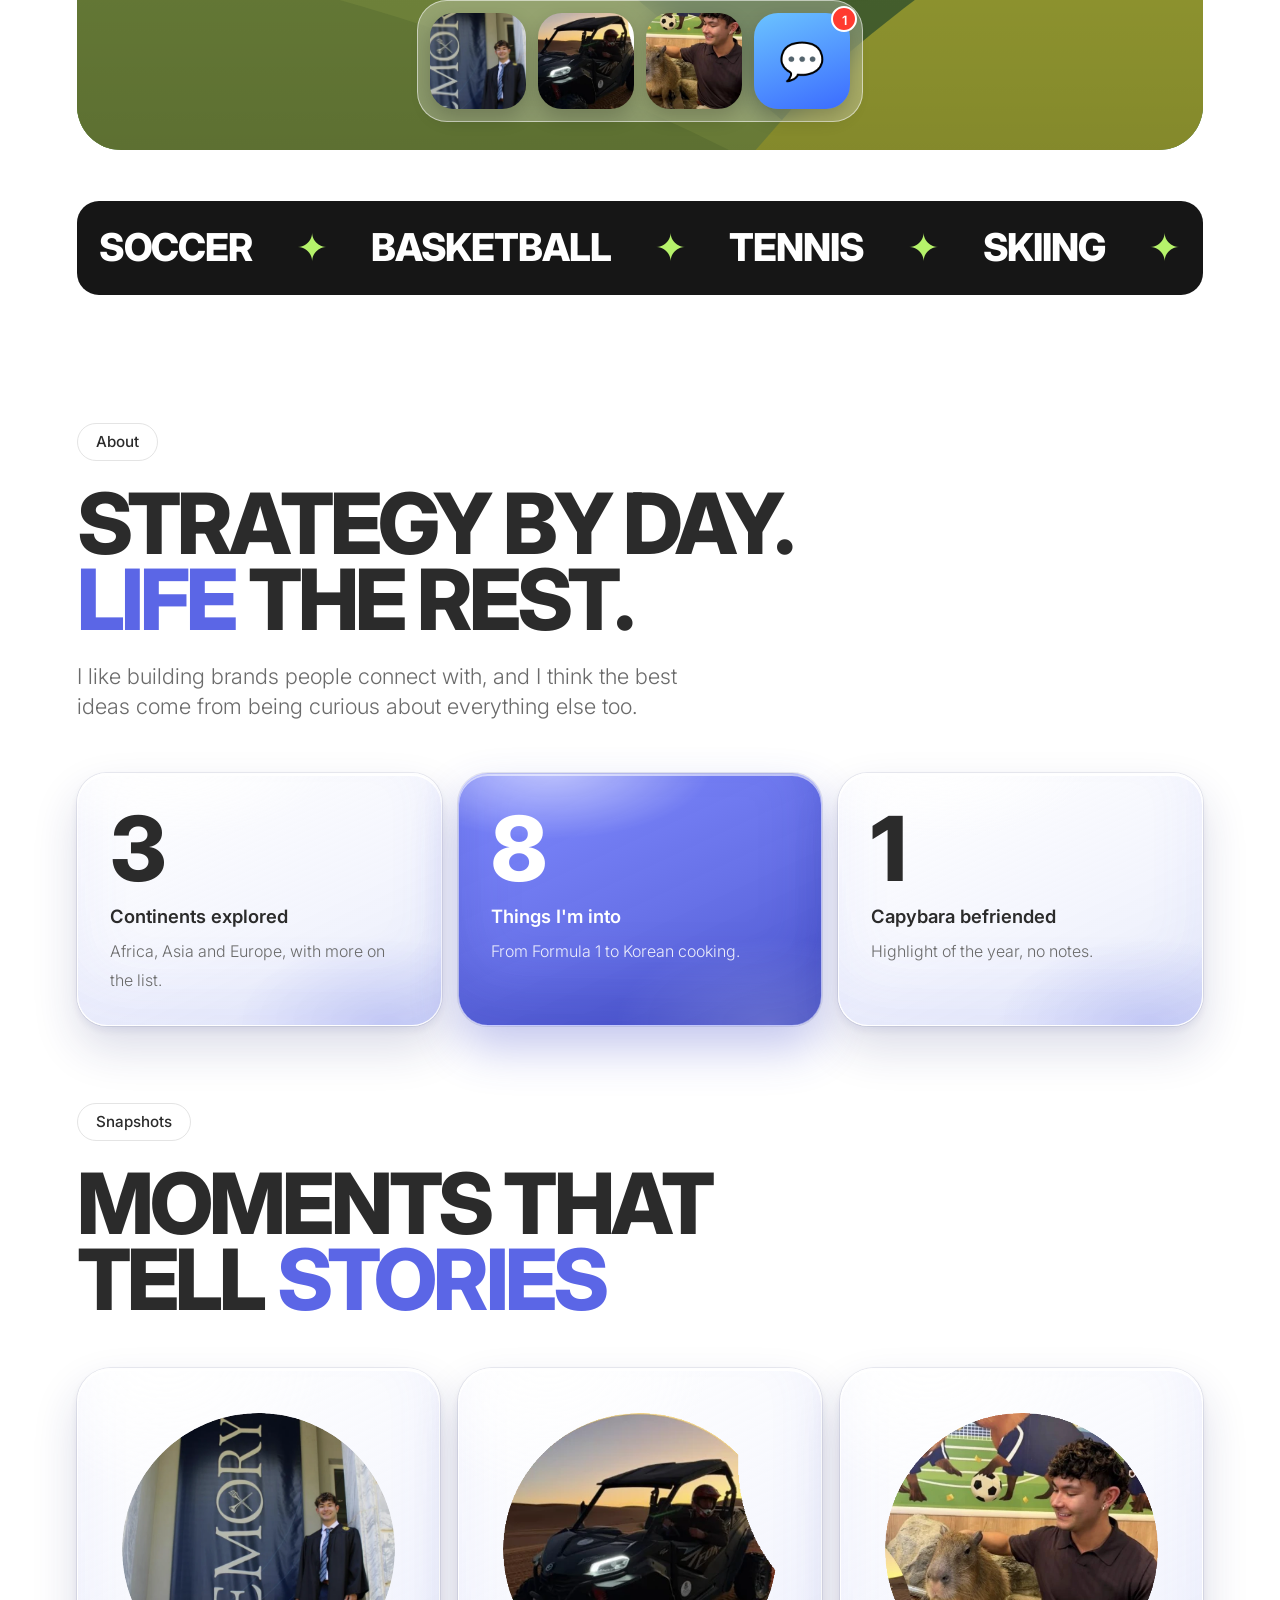
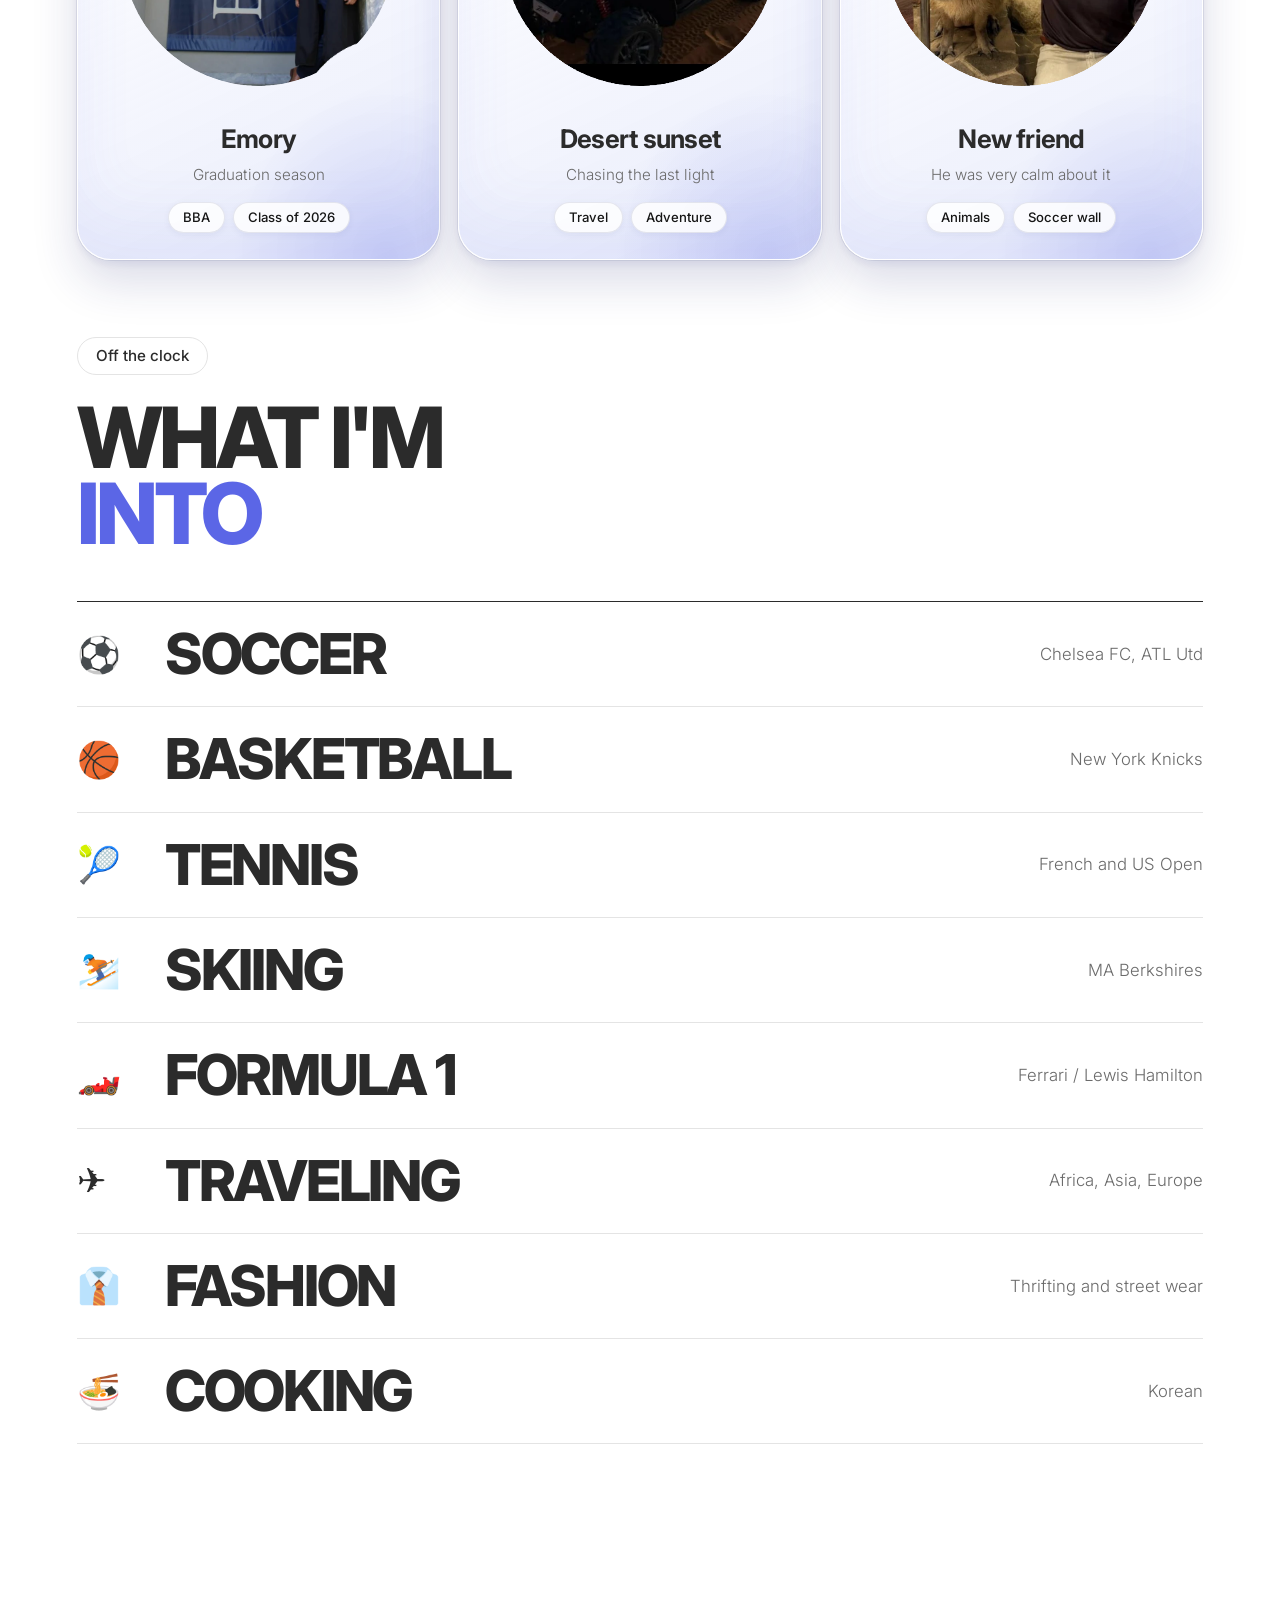
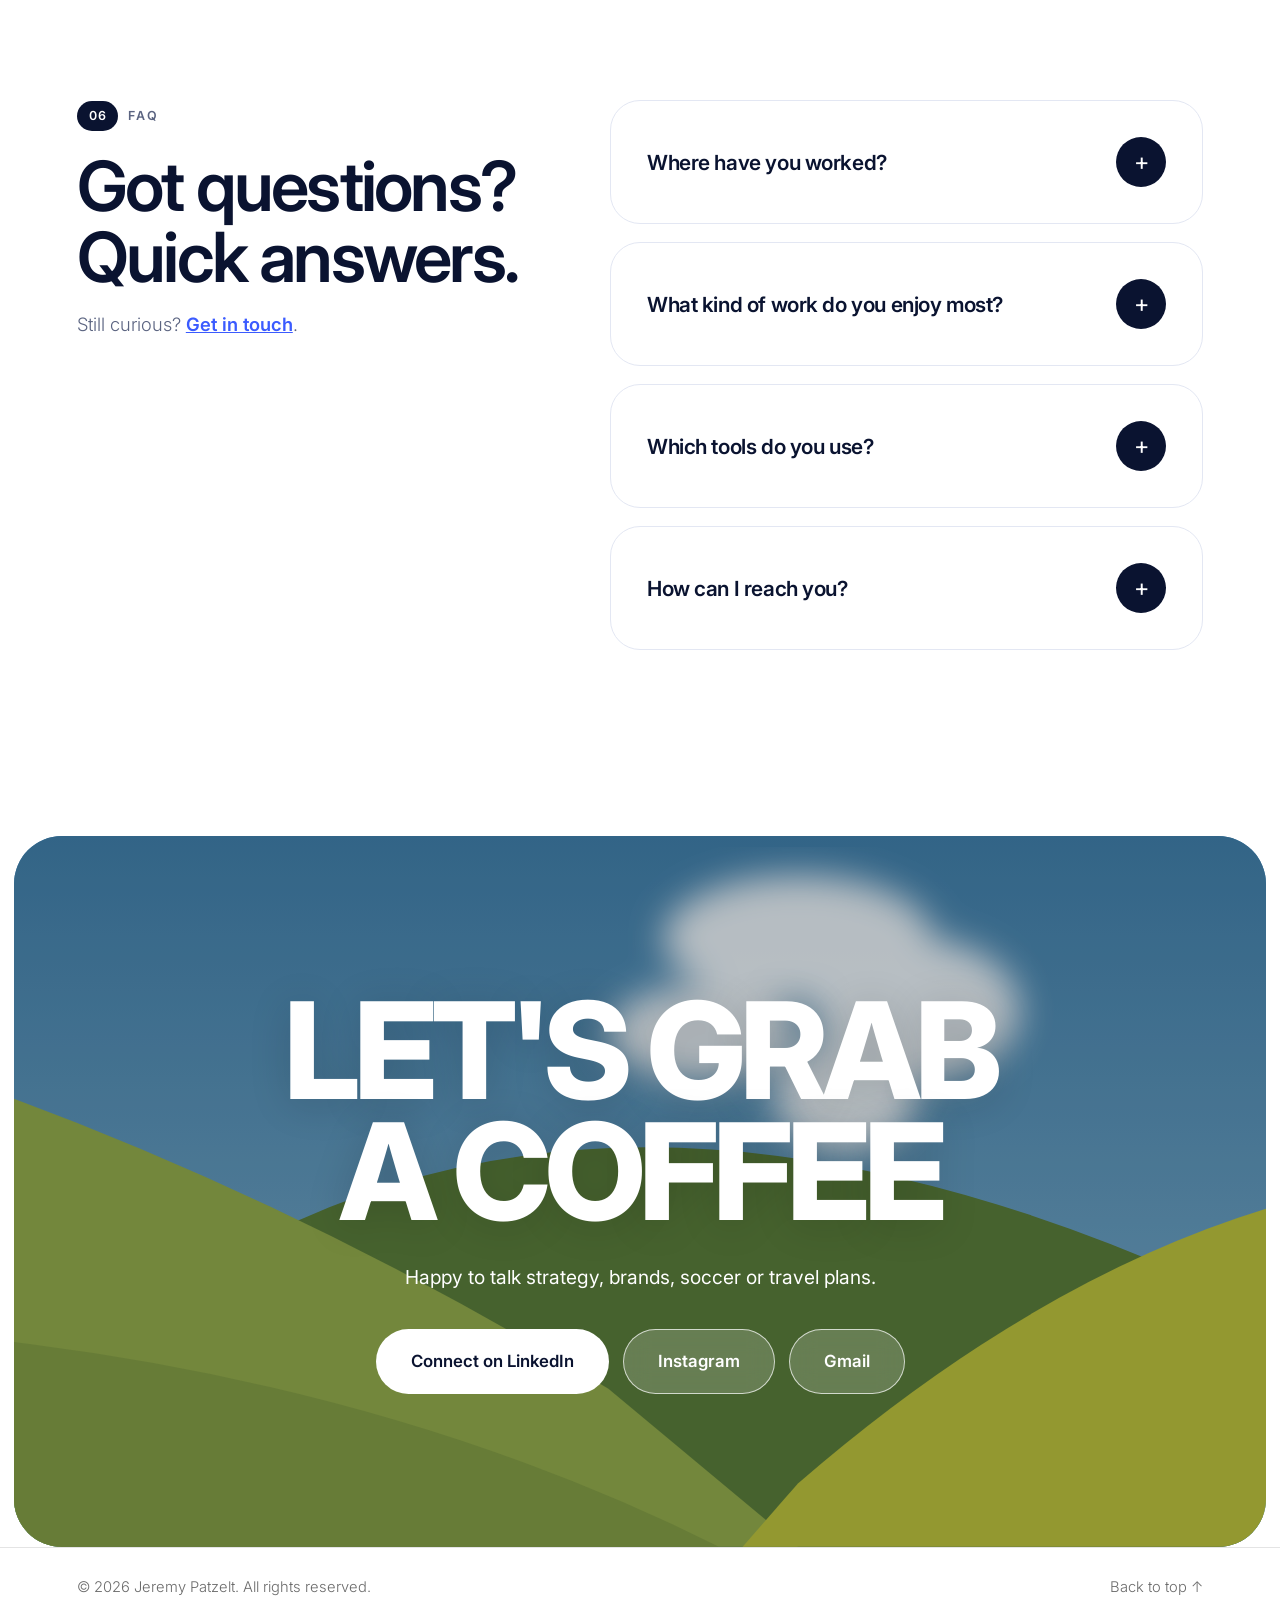
==== commit ea1ac504: "Update index.html" ====
--- a/index.html
+++ b/index.html
@@ -24,8 +24,8 @@
     <nav aria-label="Primary">
       <ul class="menu" id="menu">
         <a href="#top">Home</a>
-        <a href="#experience">Experience</a>
-        <a href="#campus">Student life</a>
+        <a href="#experience">Professional Experiences</a>
+        <a href="#campus">Emory Experiences</a>
         <a href="#numbers">Numbers</a>
         <a href="#services">Services</a>
         <a href="#beyond">Beyond</a>
@@ -60,8 +60,8 @@
   </div>
   <p class="avail"><i></i>Always Open To Making New Connections!</p>
 </section>
-<!-- EXPERIENCE -->
-<section class="sec" id="experience">
+<!-- PROFFESIONAL EXPERIENCES -->
+<section class="sec" id="Professional Experiences">
   <div class="head">
     <h2>Experience</h2>
     <p> The places I've been and the work I've done!&nbsp;</p>
@@ -148,8 +148,8 @@
 <!-- STUDENT LIFE -->
 <section class="sec" id="campus">
   <div class="head">
-    <h2>Student life</h2>
-    <p>What I studied at Emory, and where I led along the way.</p>
+    <h2>Emory Experiences</h2>
+    <p>A Glimps into my time at Emory.</p>
   </div>
 
   <article class="st-hero">
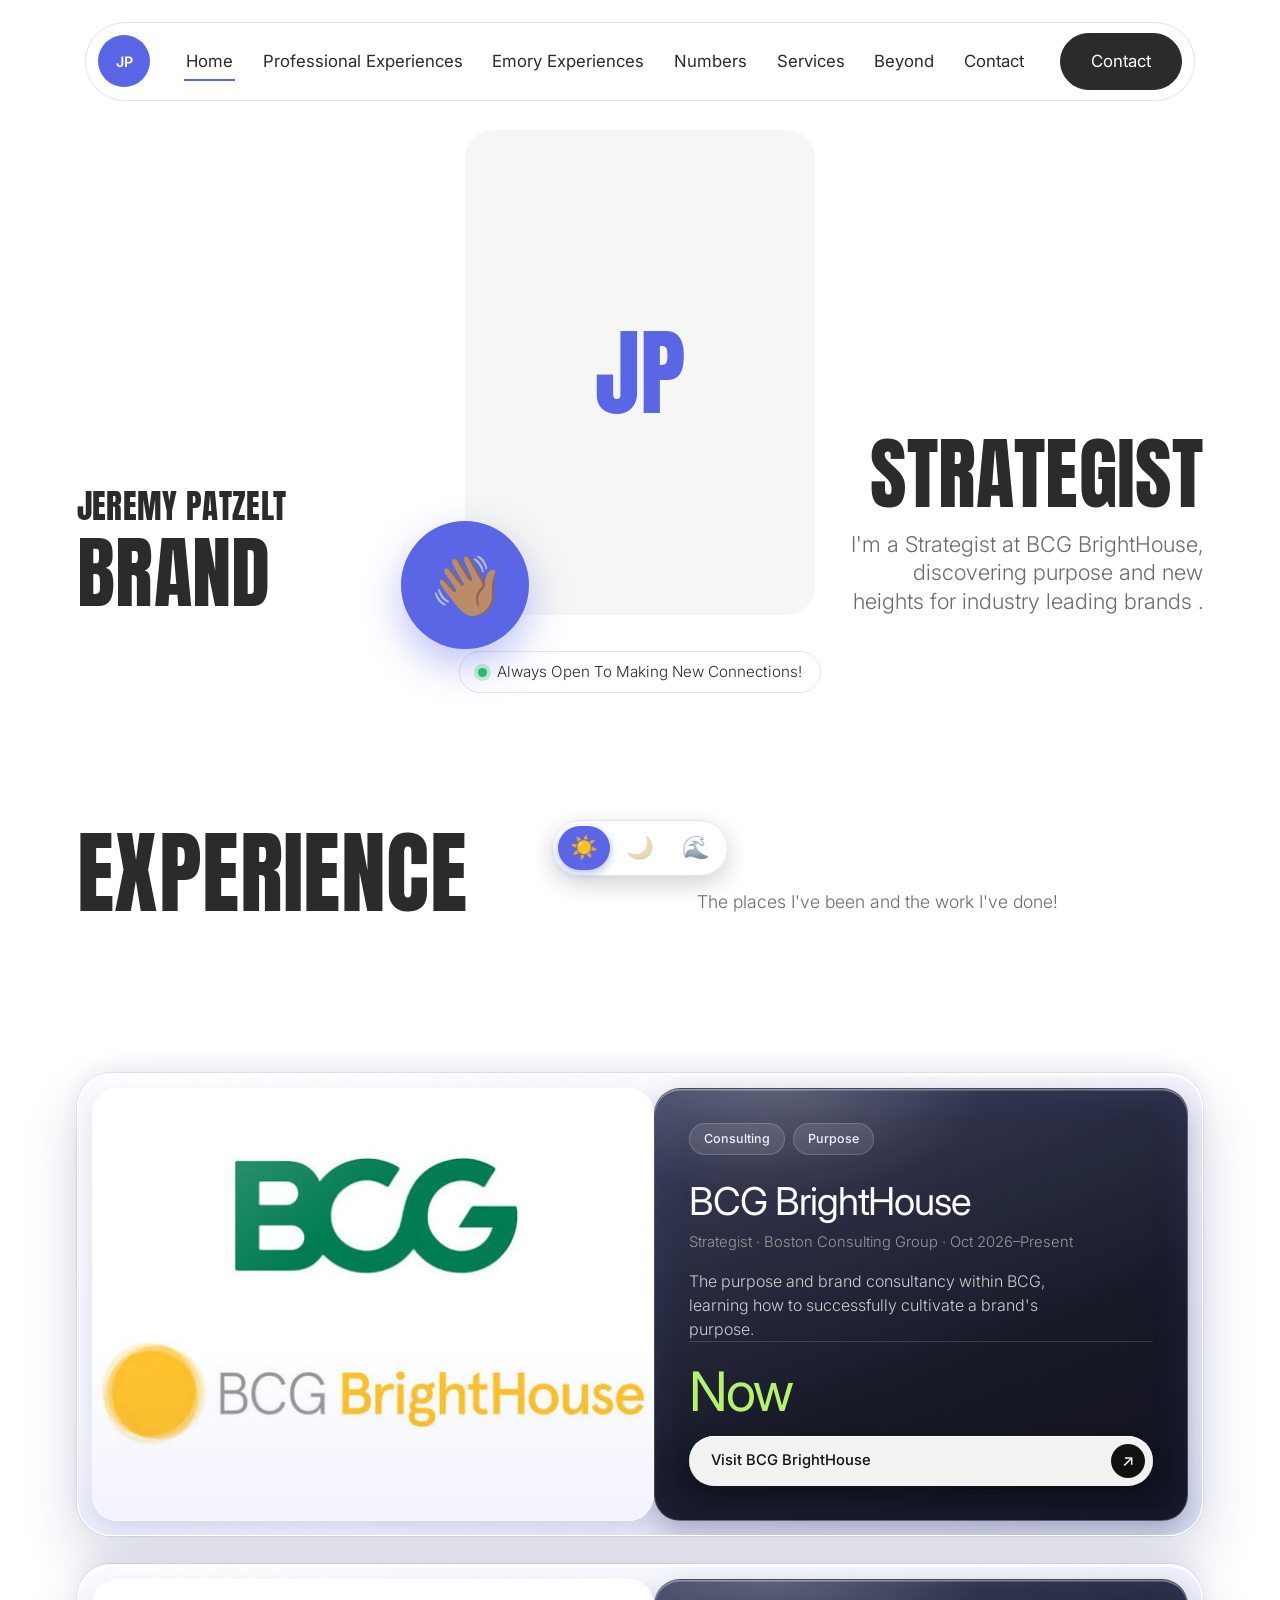
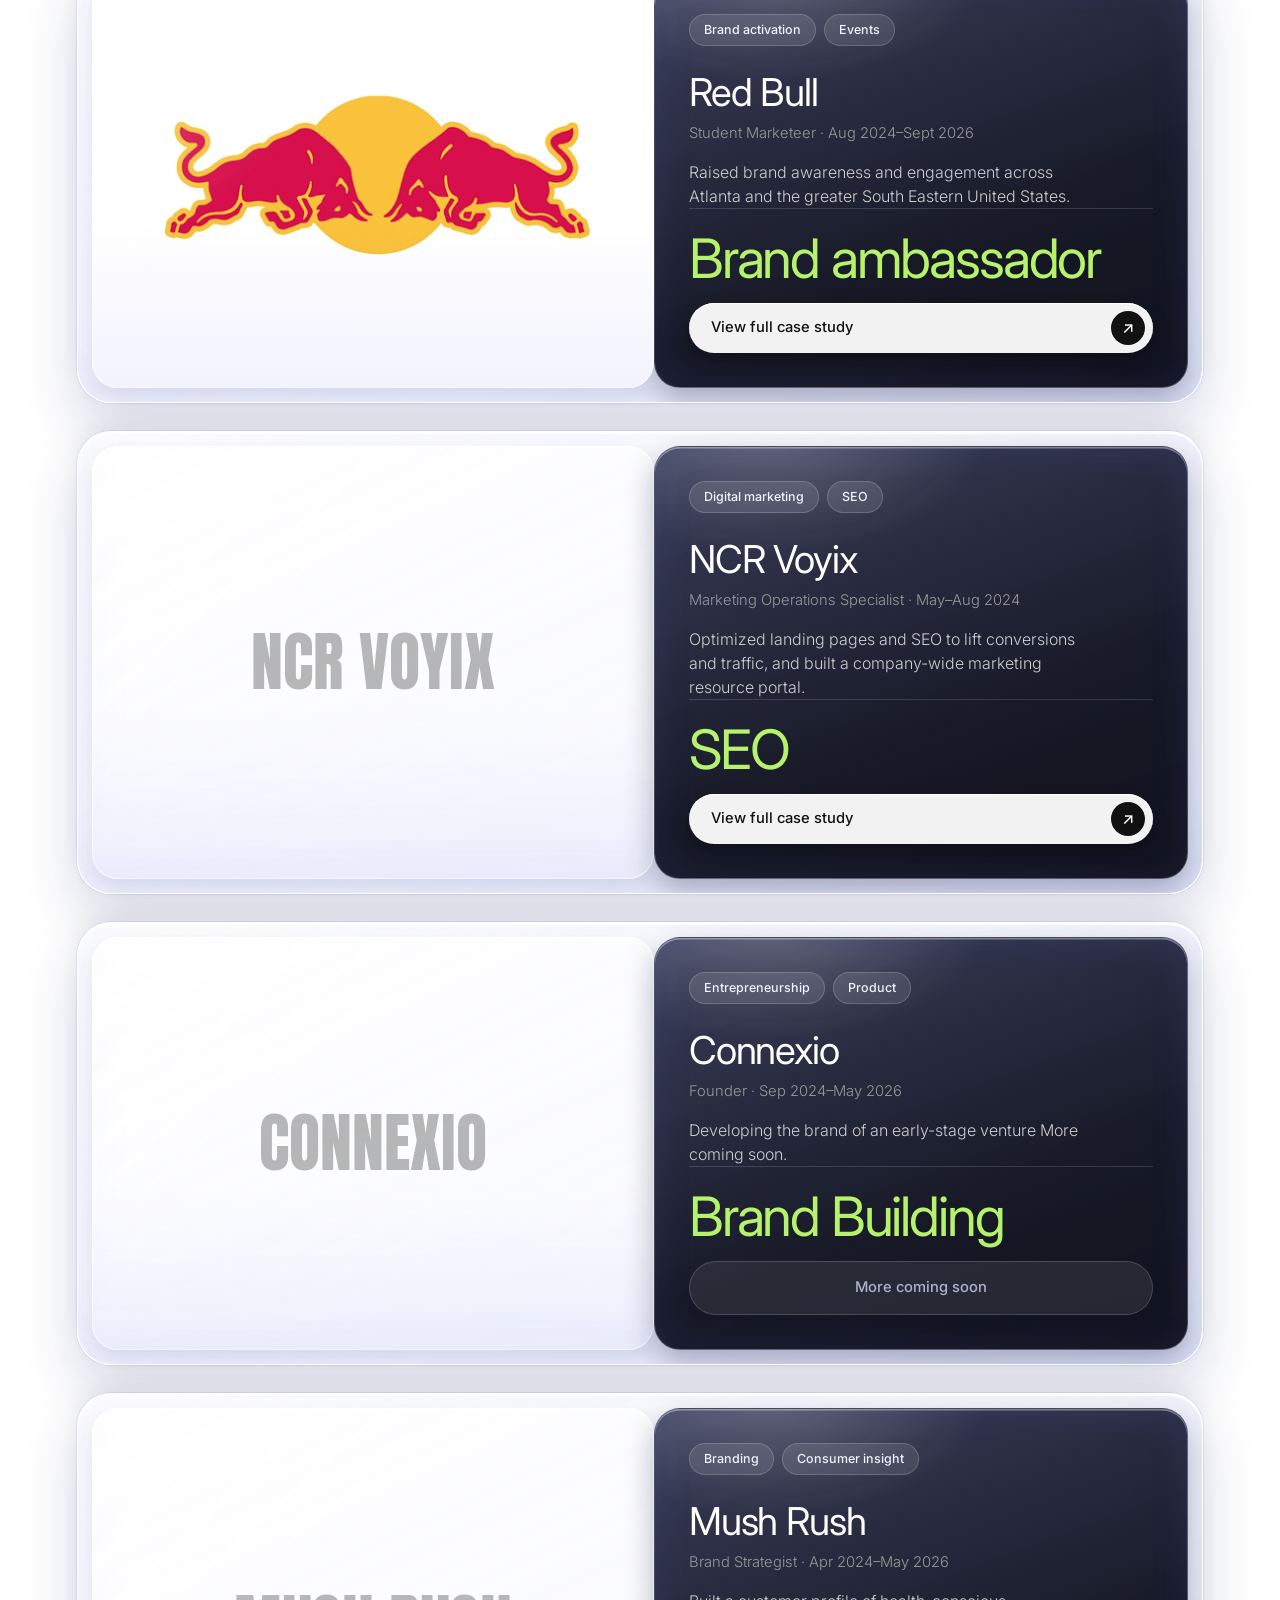
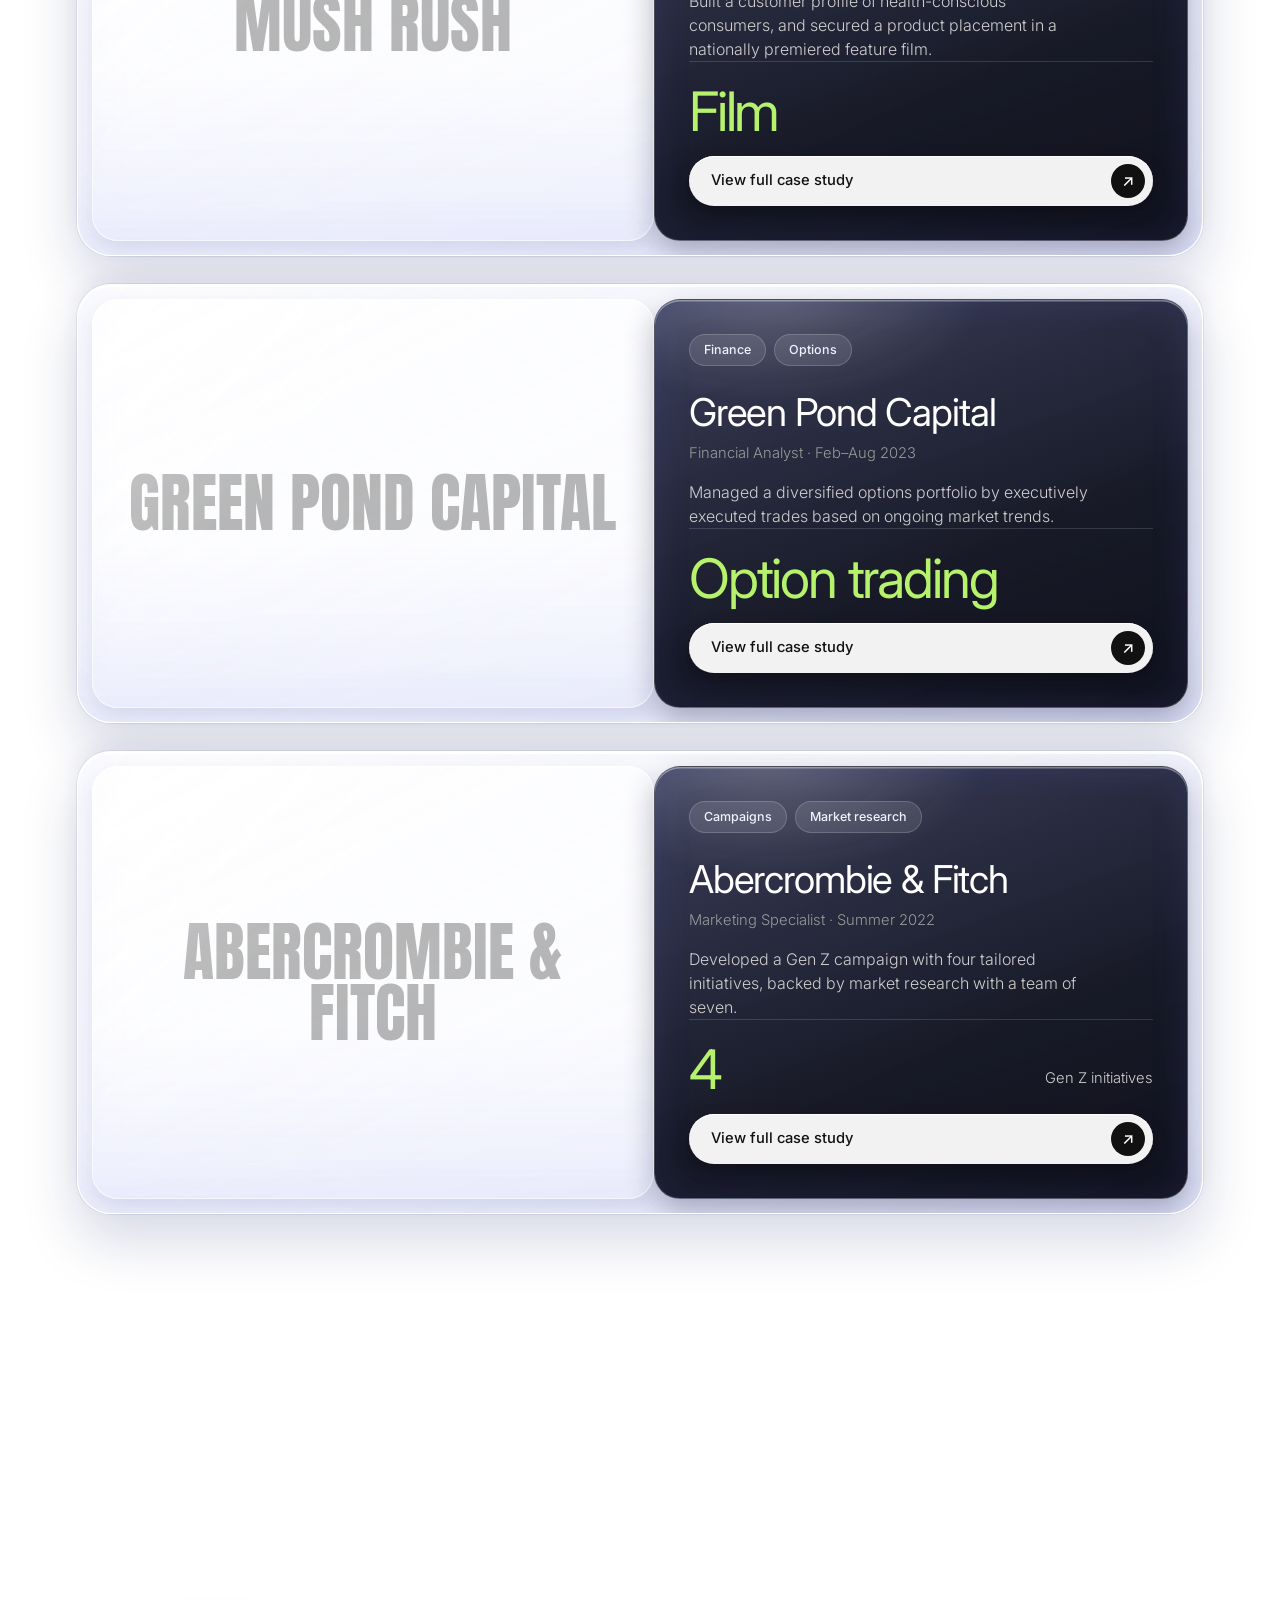
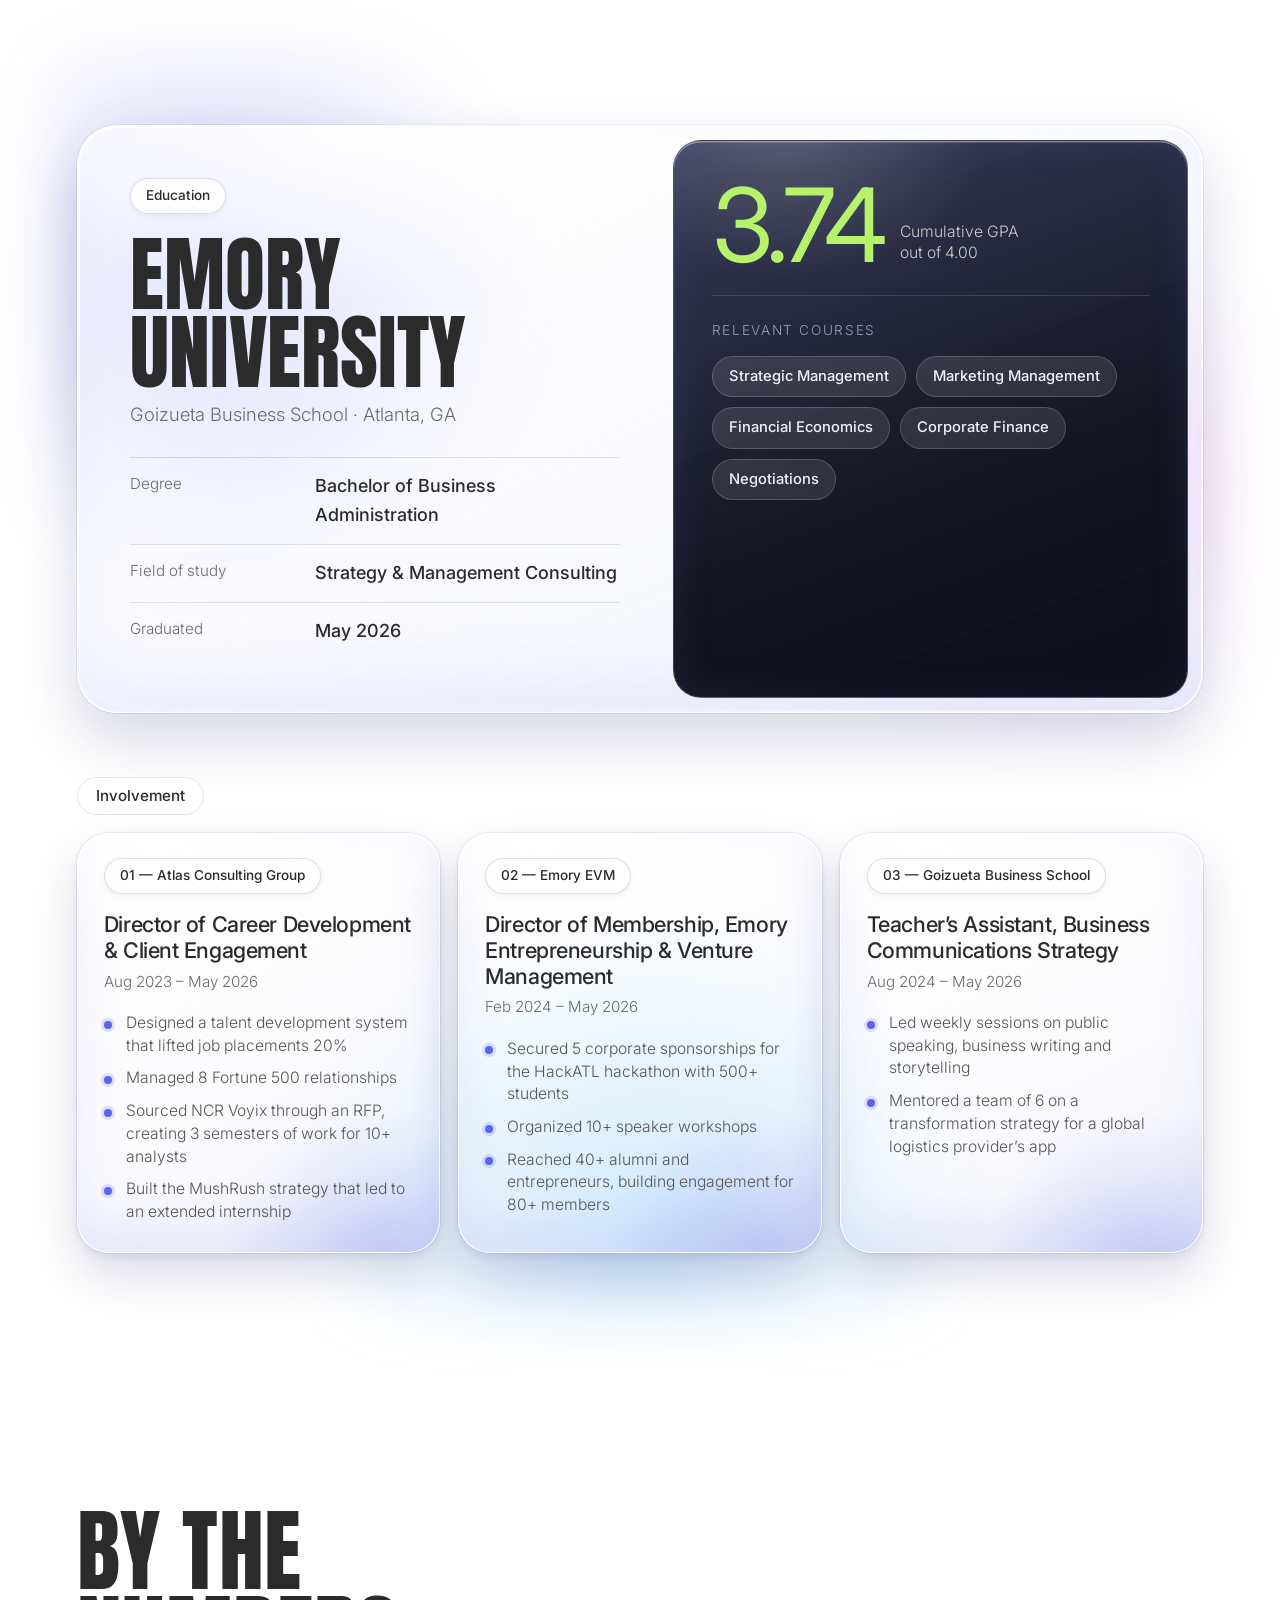
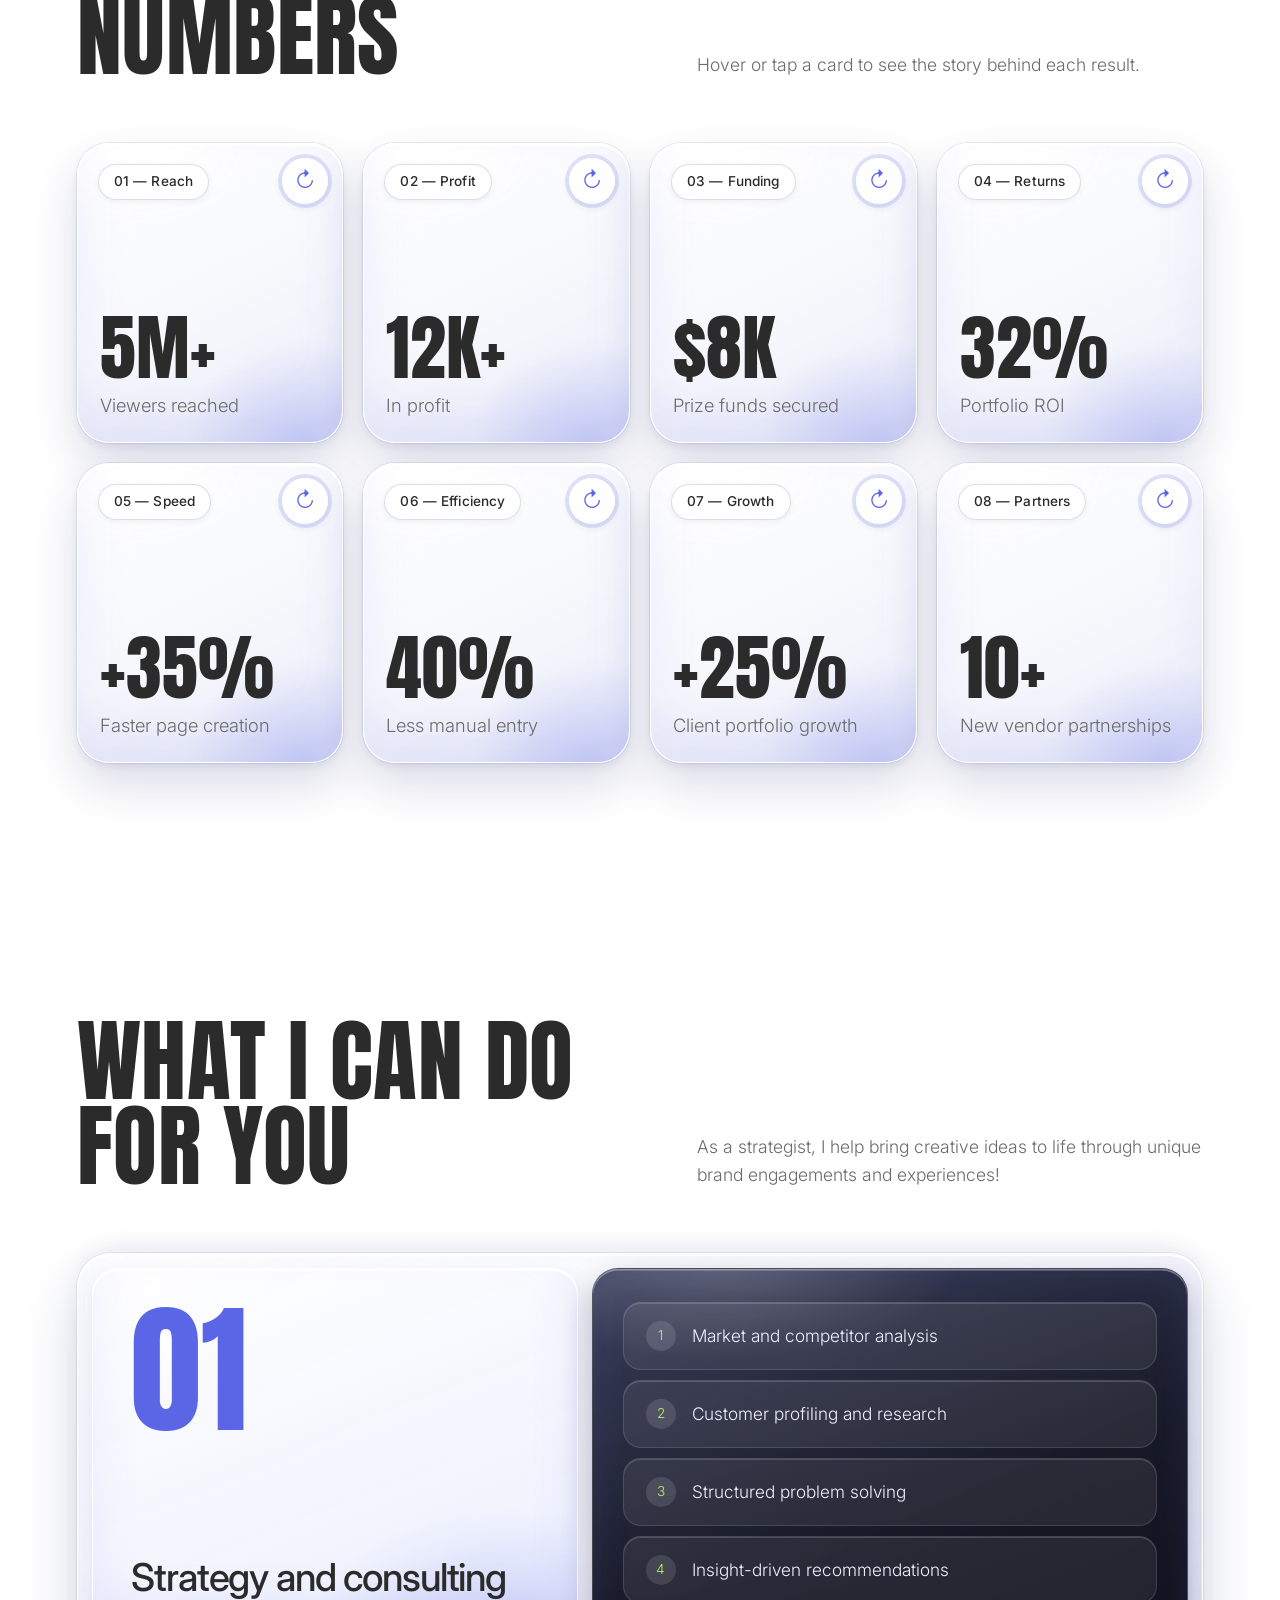
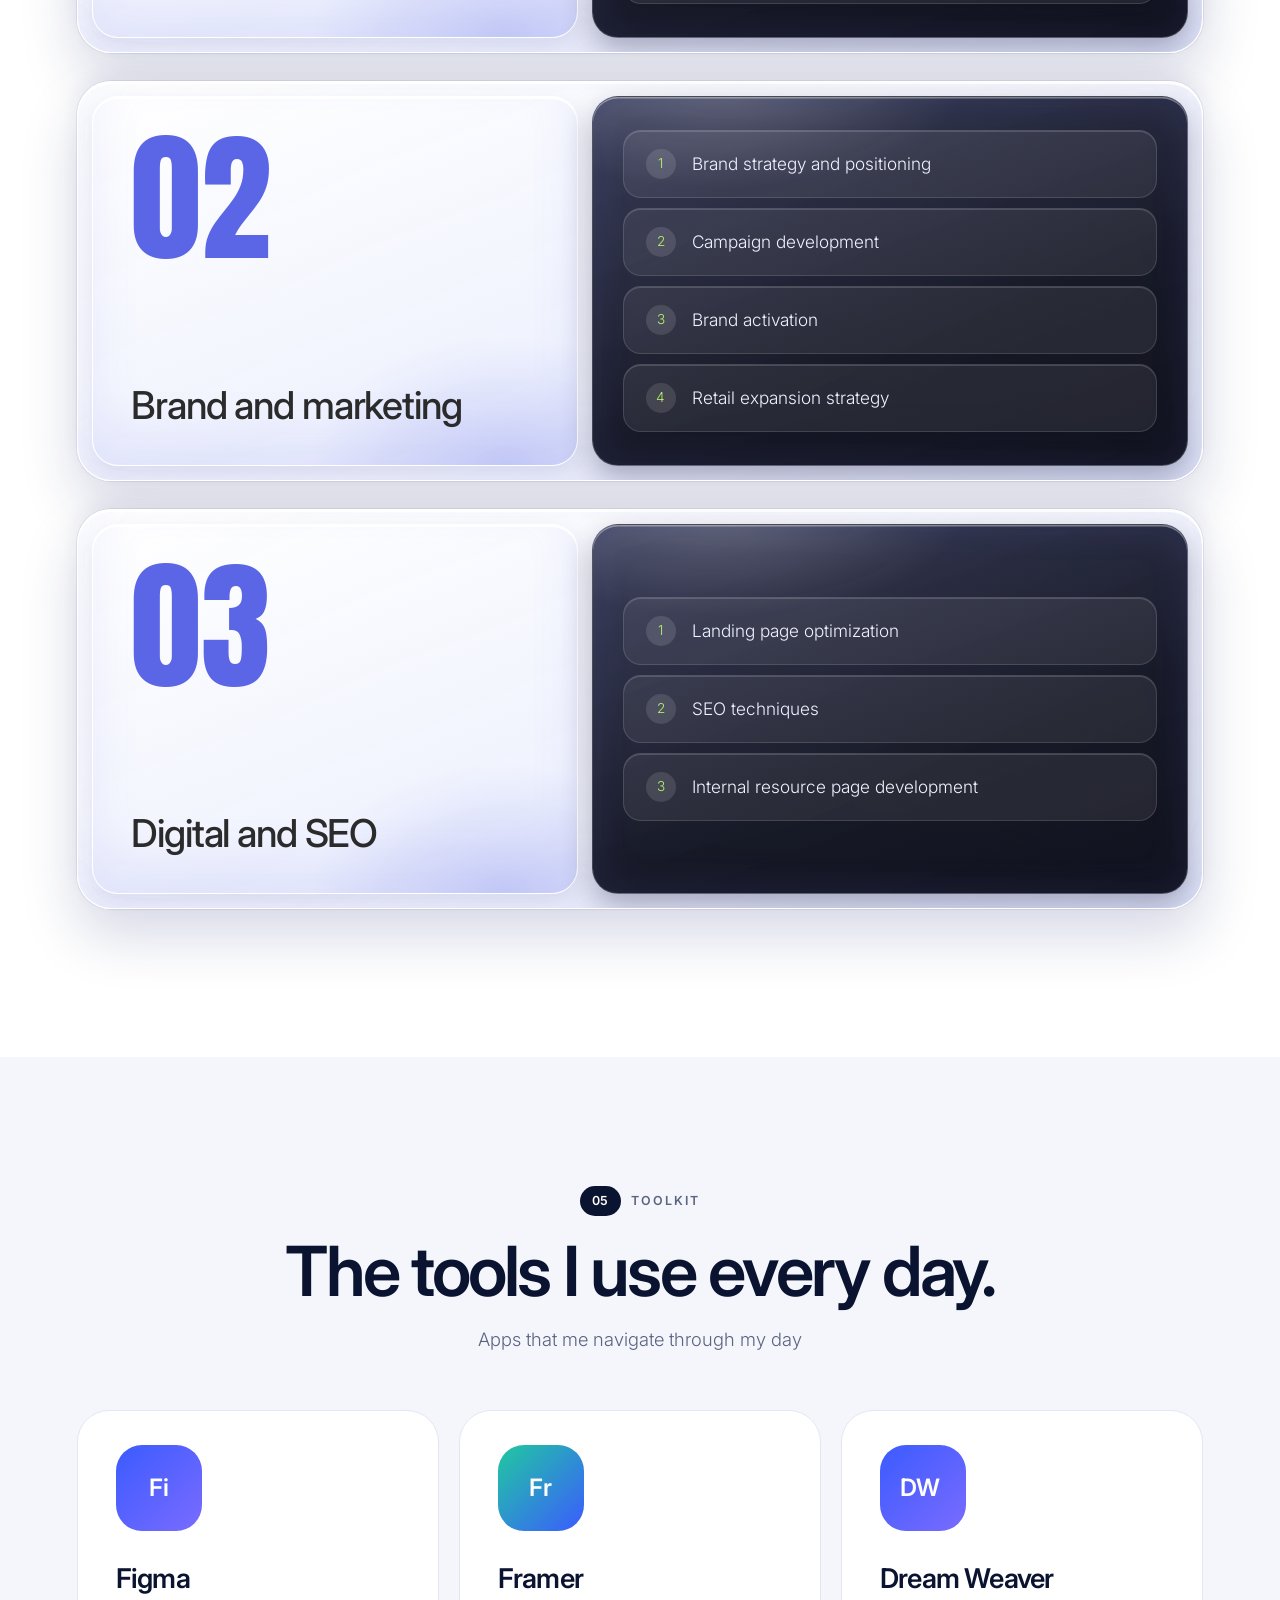
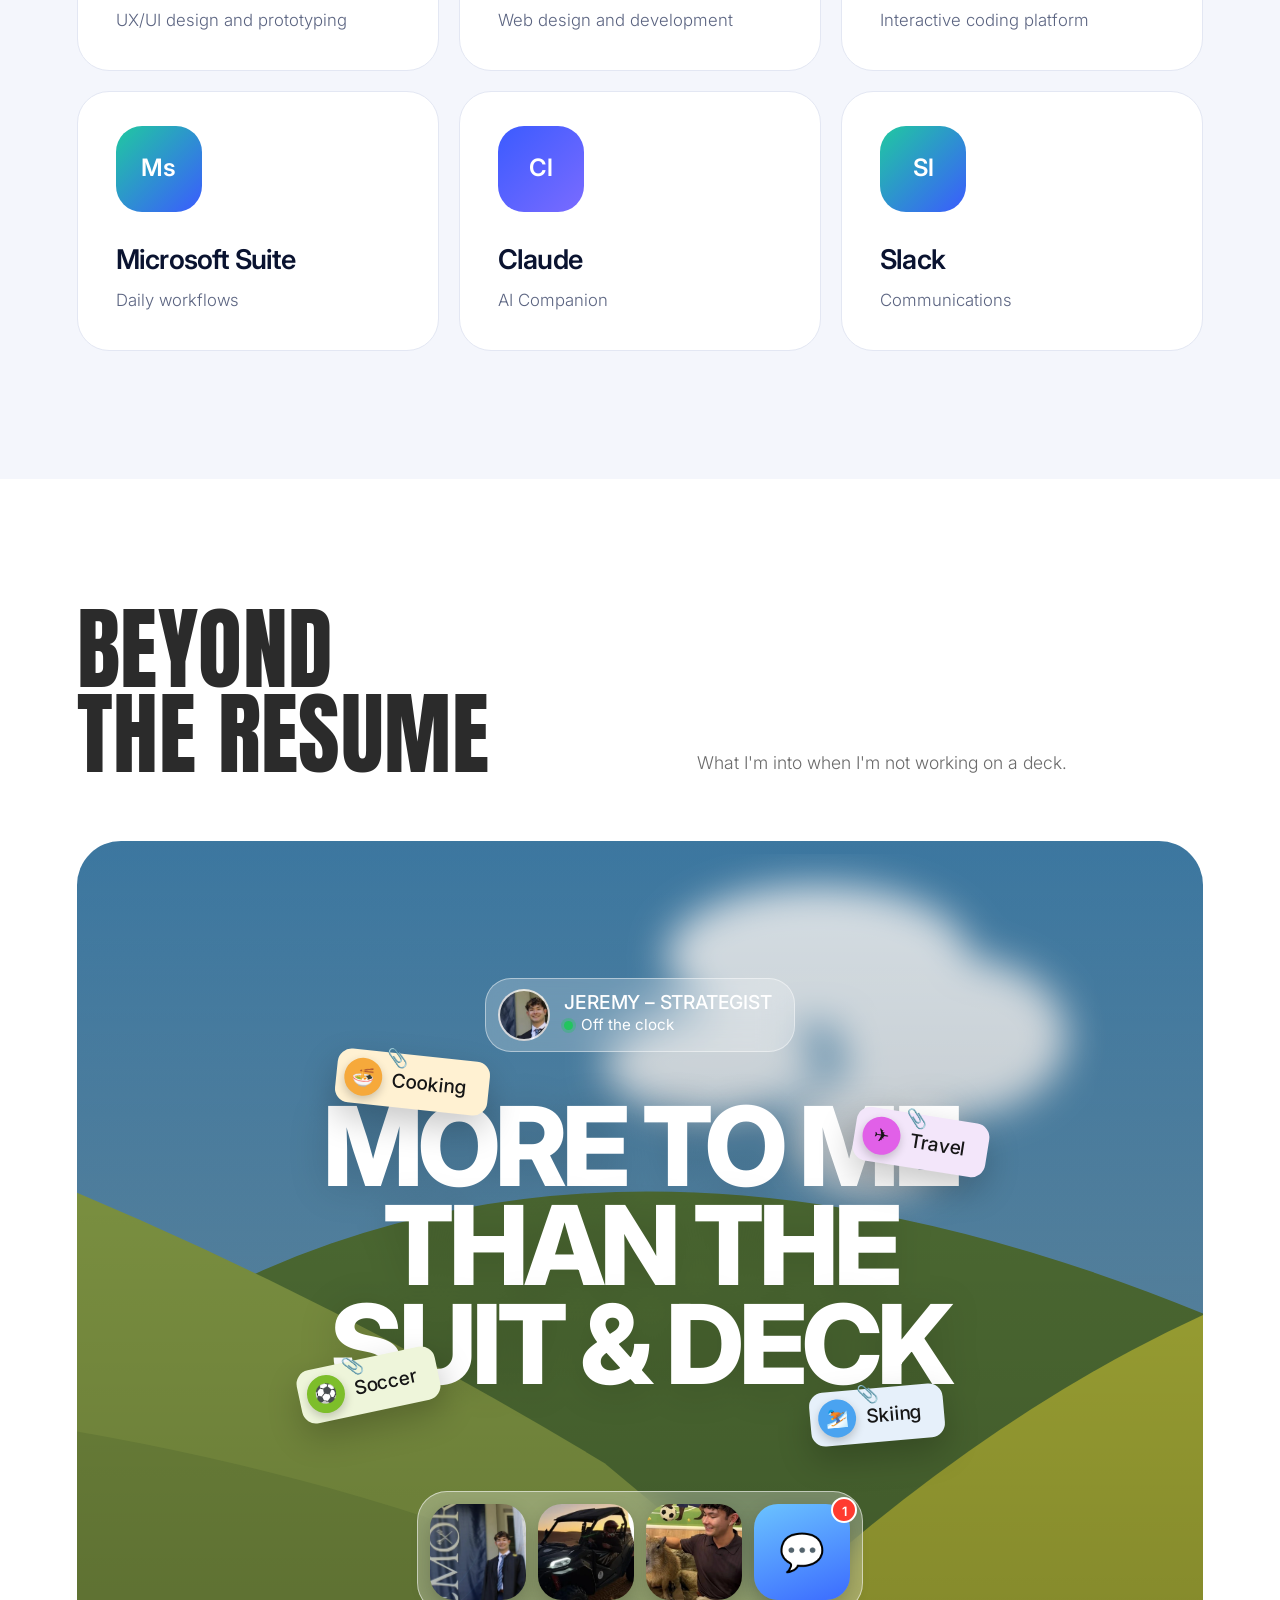
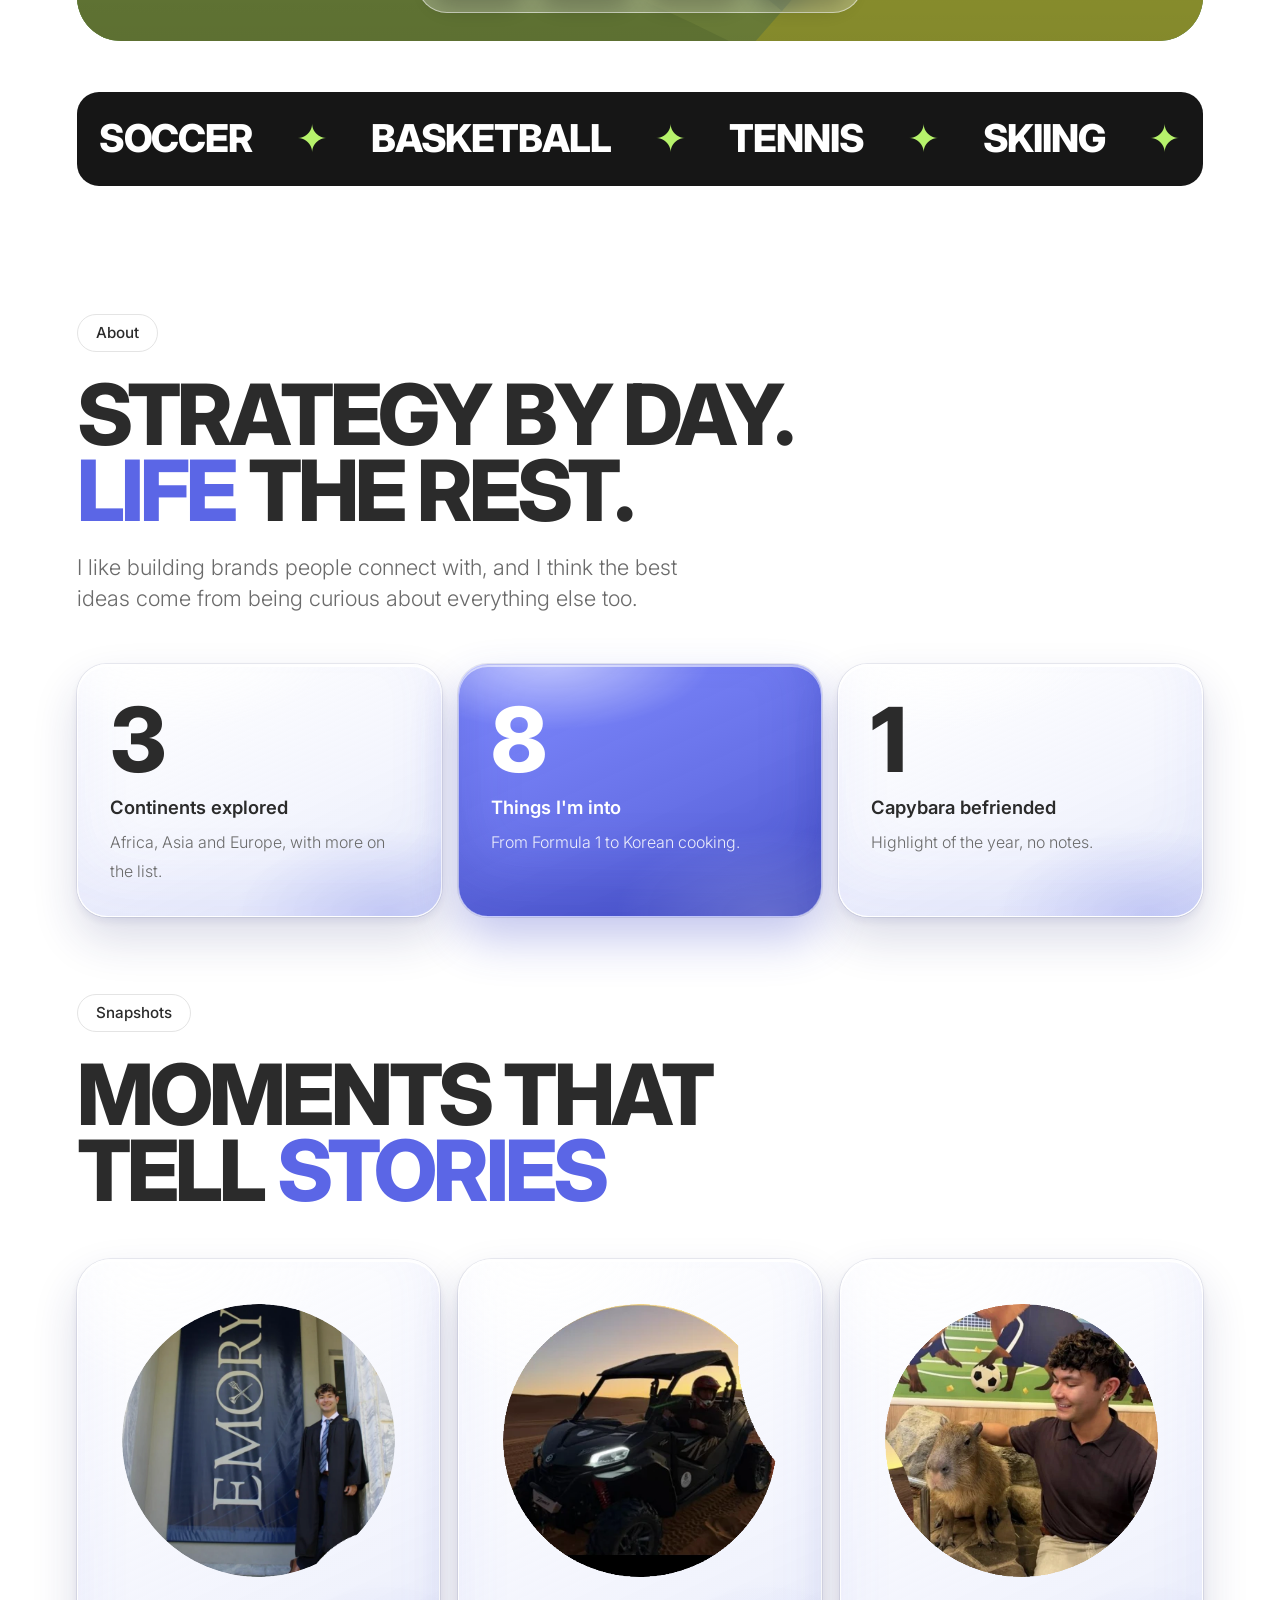
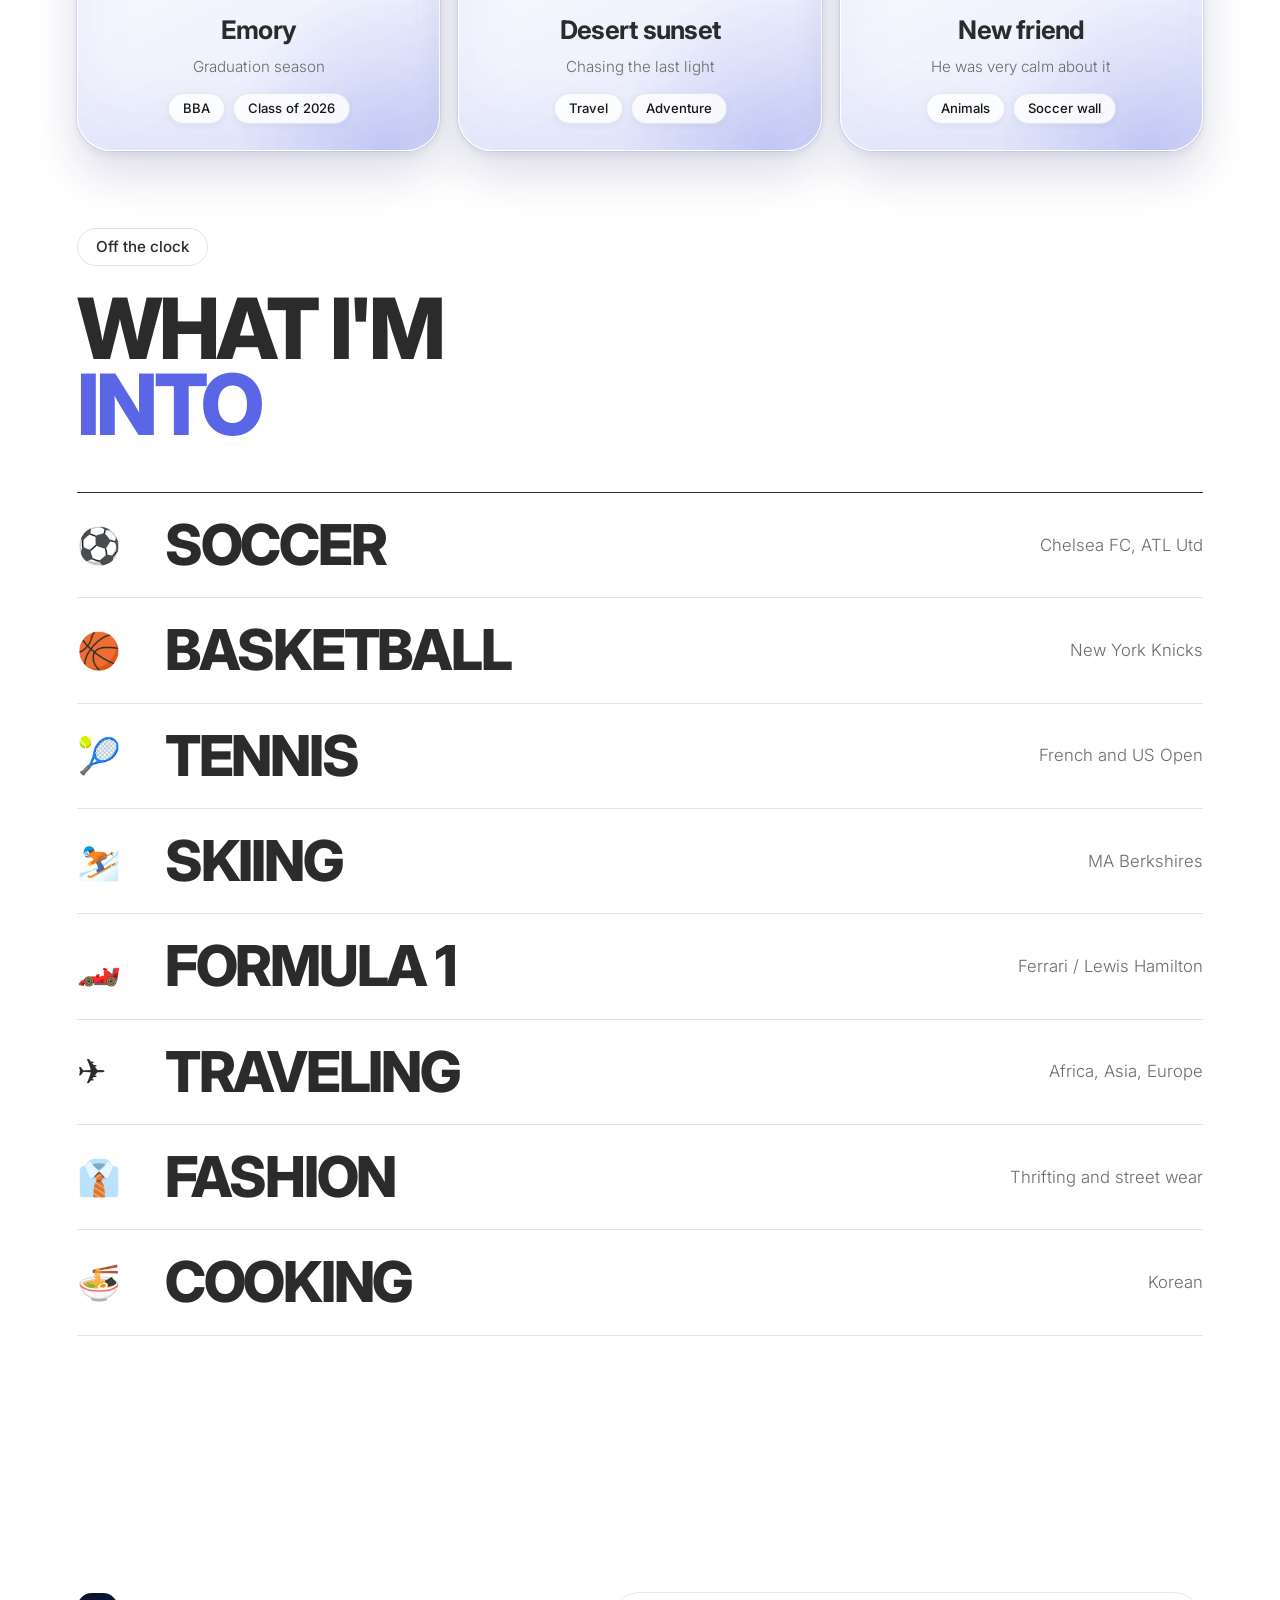
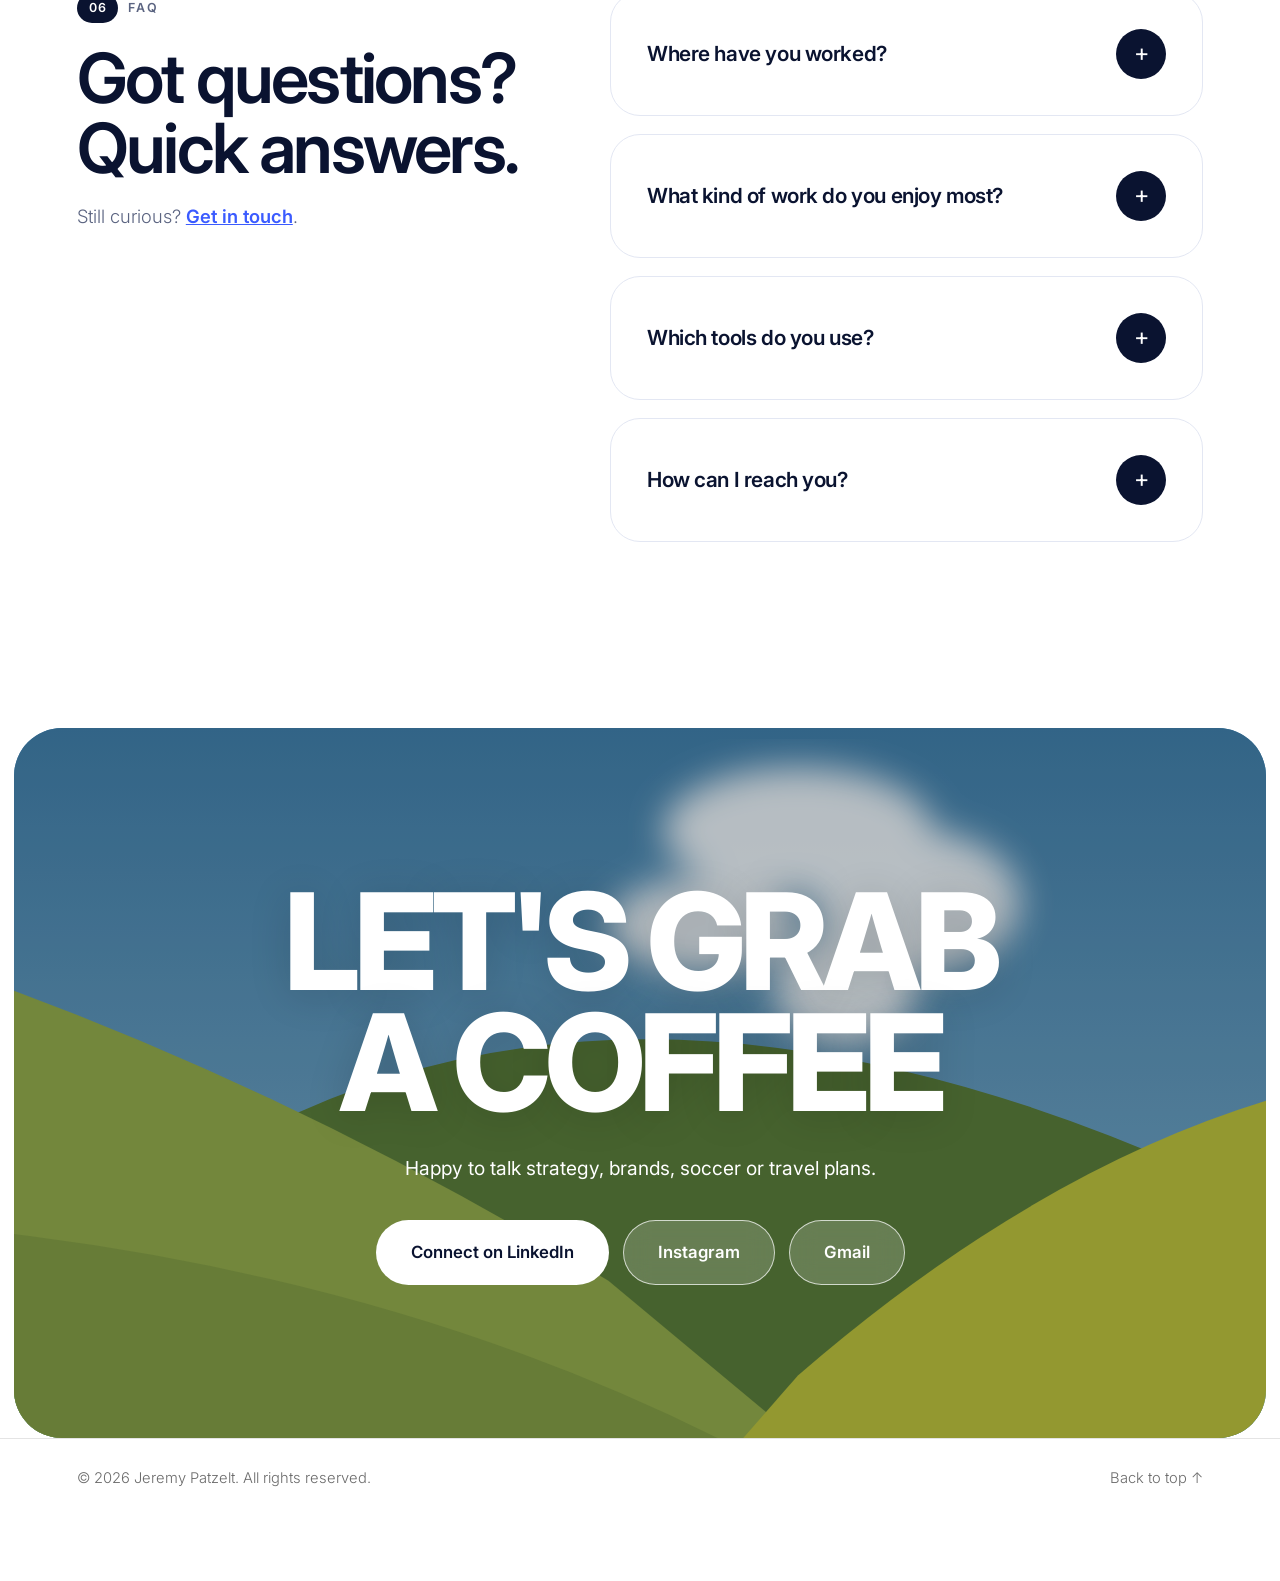
==== commit bc85219d: "Update index.html" ====
--- a/index.html
+++ b/index.html
@@ -176,7 +176,6 @@
       <em class="st-pill">01 &mdash; Atlas Consulting Group</em>
       <h3>Director of Career Development &amp; Client Engagement</h3>
       <p class="st-date">Aug 2023 &ndash; May 2026</p>
-      <div class="st-metric"><strong>+25%</strong><span>Client portfolio growth</span></div>
       <ul>
         <li>Designed a talent development system that lifted job placements 20%</li>
         <li>Managed 8 Fortune 500 relationships</li>
@@ -188,7 +187,6 @@
       <em class="st-pill">02 &mdash; Emory EVM</em>
       <h3>Director of Membership, Emory Entrepreneurship &amp; Venture Management</h3>
       <p class="st-date">Feb 2024 &ndash; May 2026</p>
-      <div class="st-metric"><strong>$8K</strong><span>Prize funds secured</span></div>
       <ul>
         <li>Secured 5 corporate sponsorships for the HackATL hackathon with 500+ students</li>
         <li>Organized 10+ speaker workshops</li>
@@ -199,7 +197,6 @@
       <em class="st-pill">03 &mdash; Goizueta Business School</em>
       <h3>Teacher&rsquo;s Assistant, Business Communications Strategy</h3>
       <p class="st-date">Aug 2024 &ndash; May 2026</p>
-      <div class="st-metric"><strong>15+</strong><span>Students coached weekly</span></div>
       <ul>
         <li>Led weekly sessions on public speaking, business writing and storytelling</li>
         <li>Mentored a team of 6 on a transformation strategy for a global logistics provider&rsquo;s app</li>
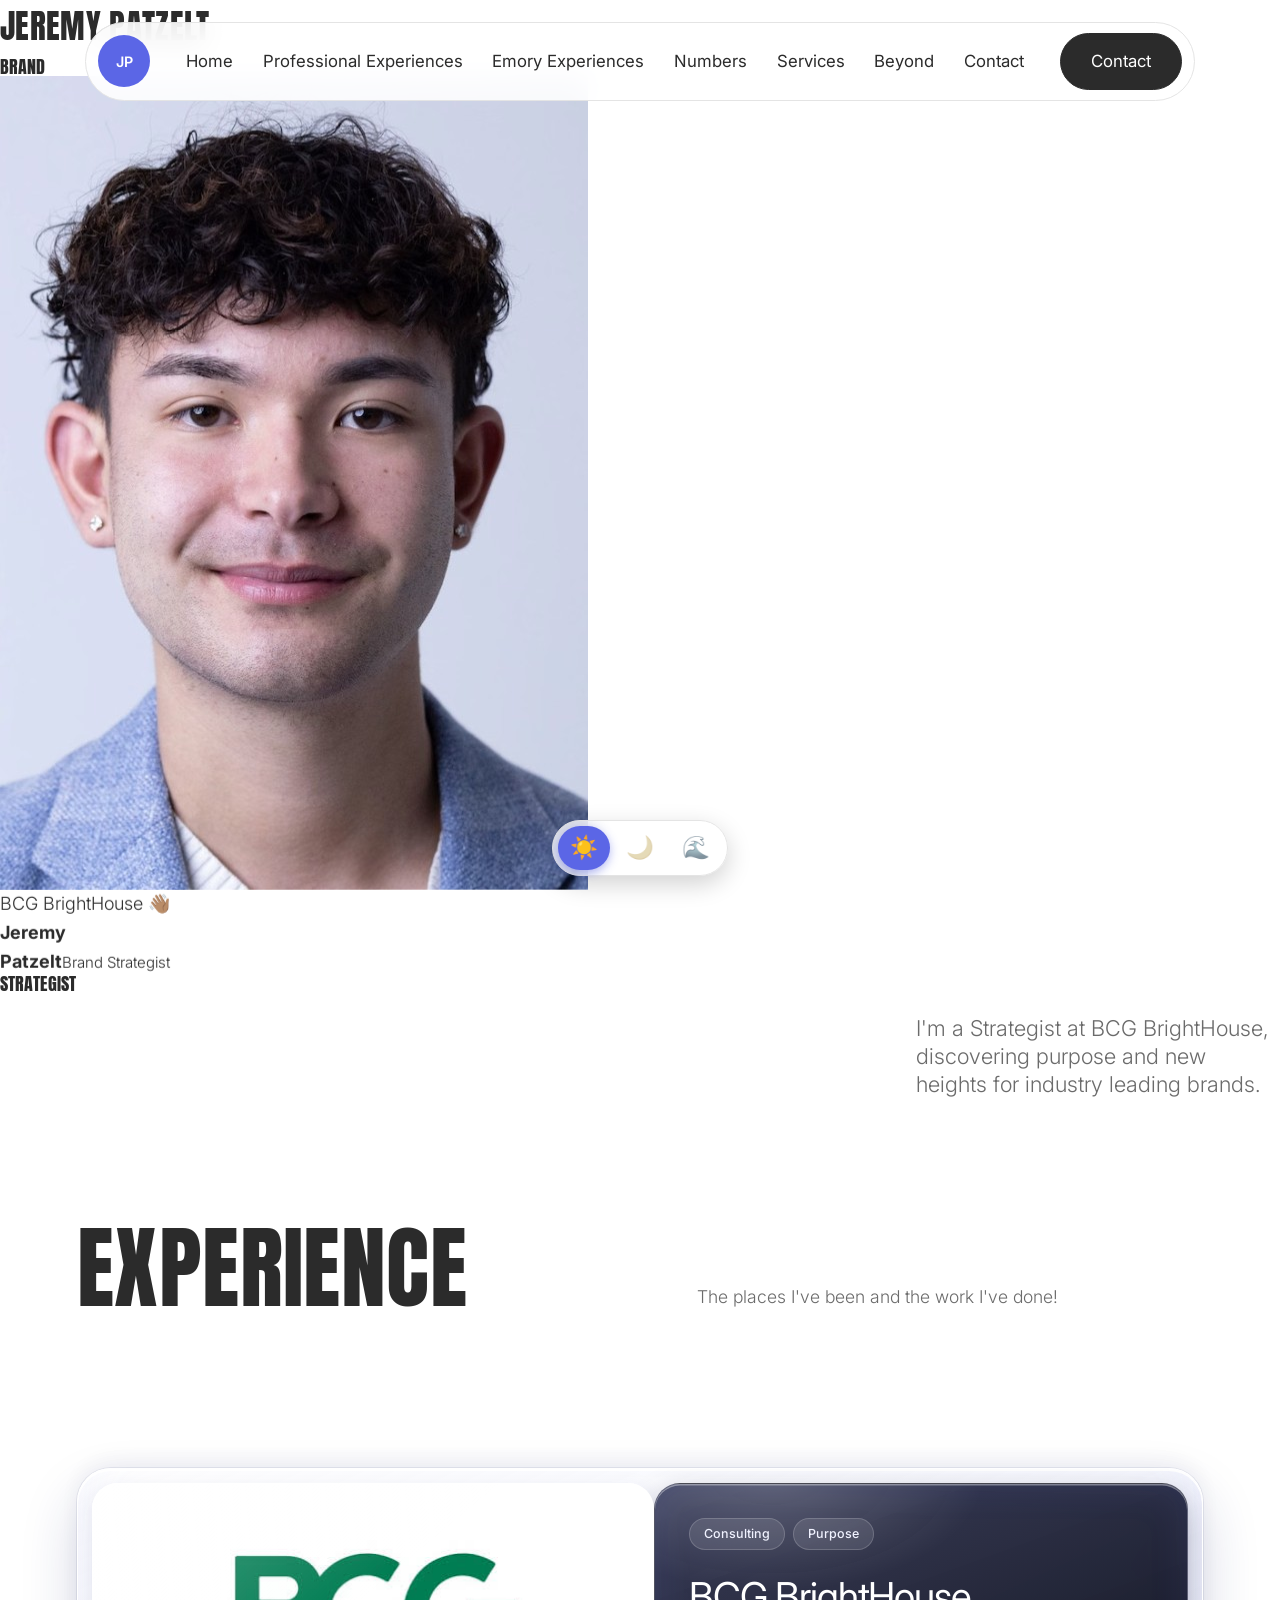
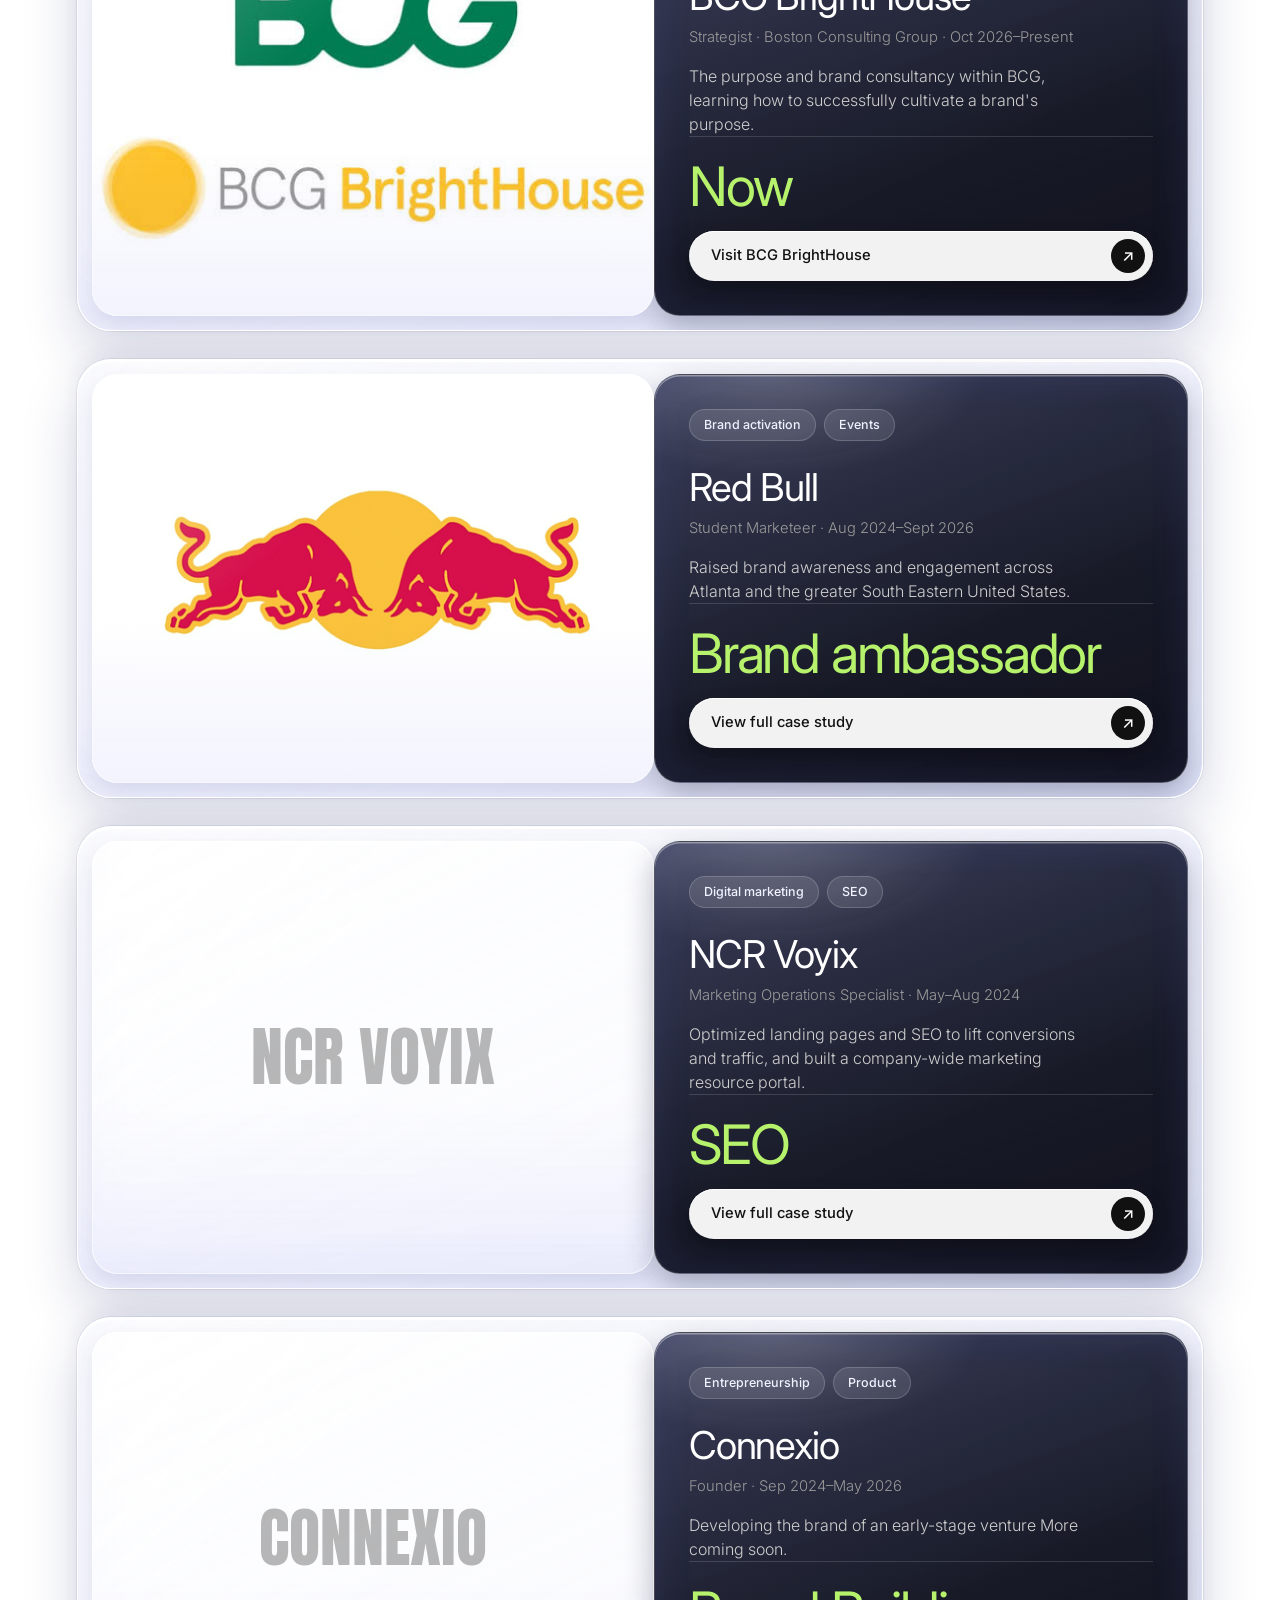
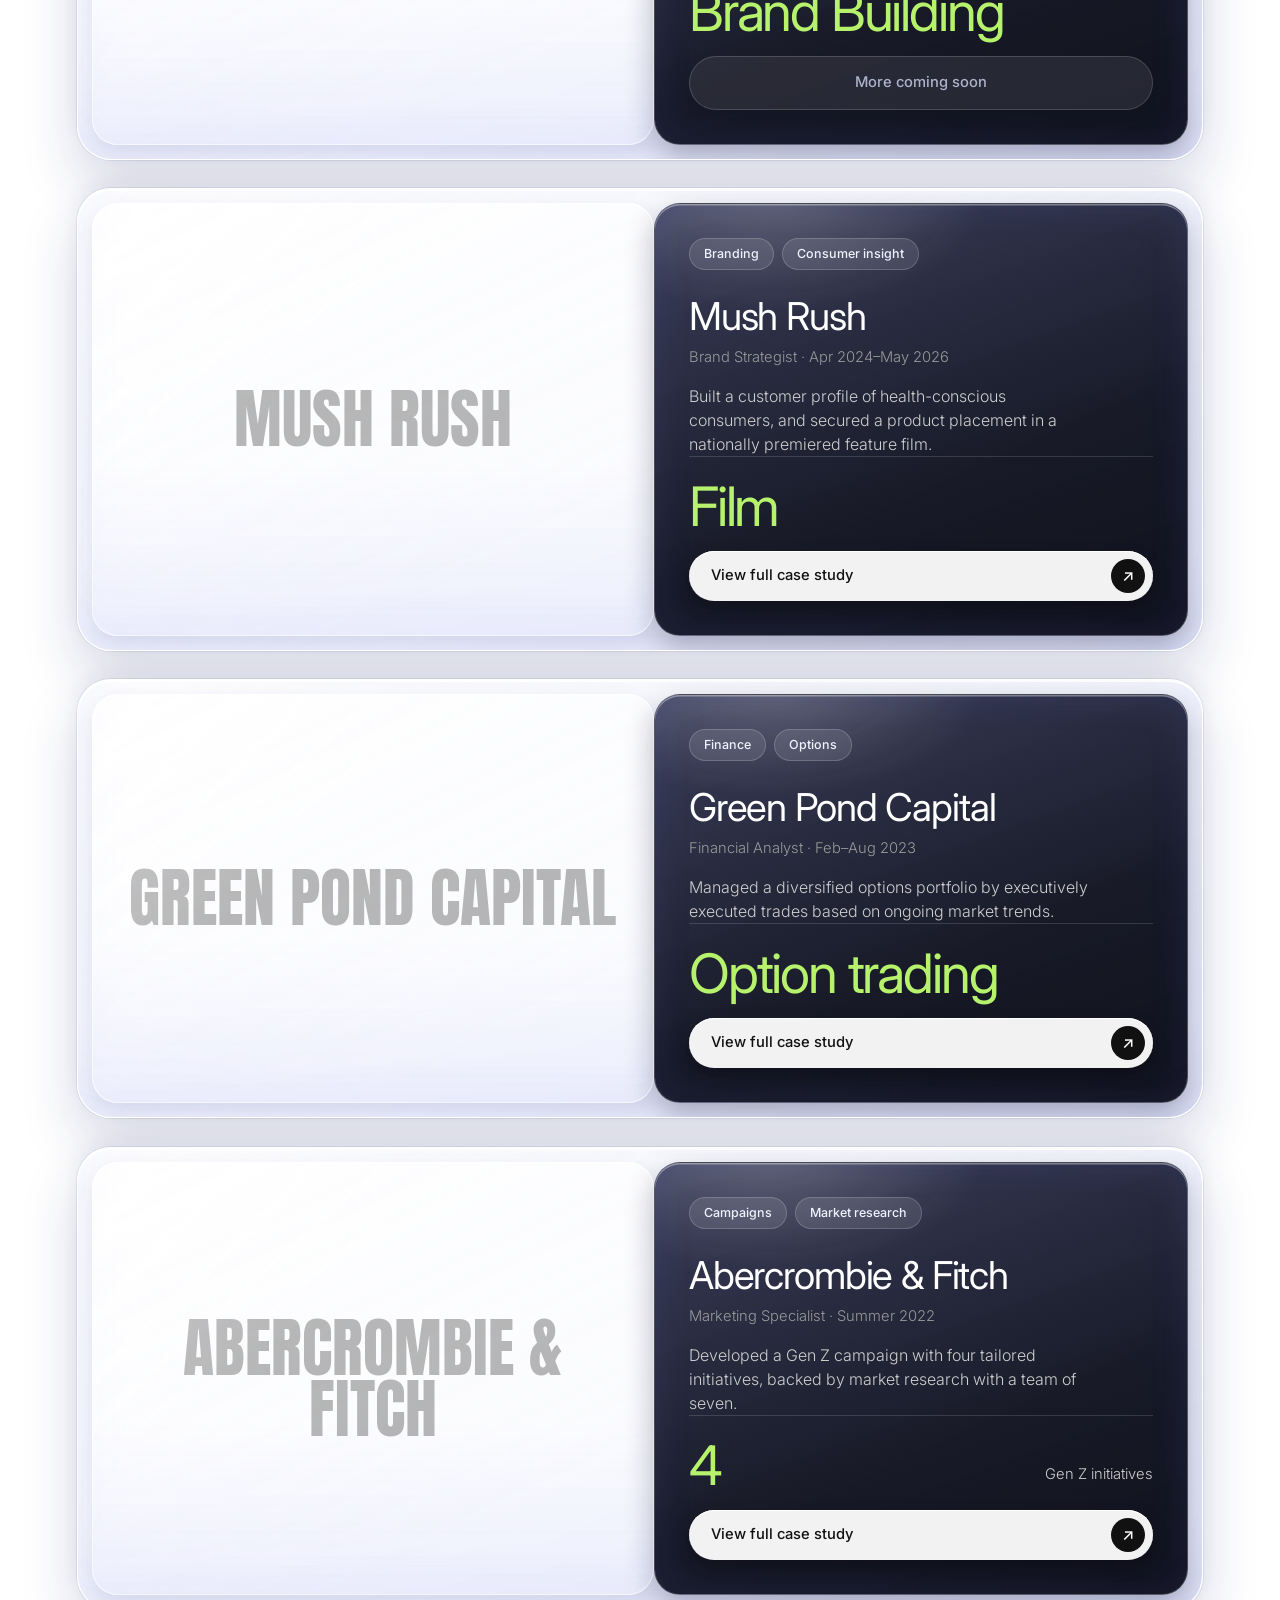
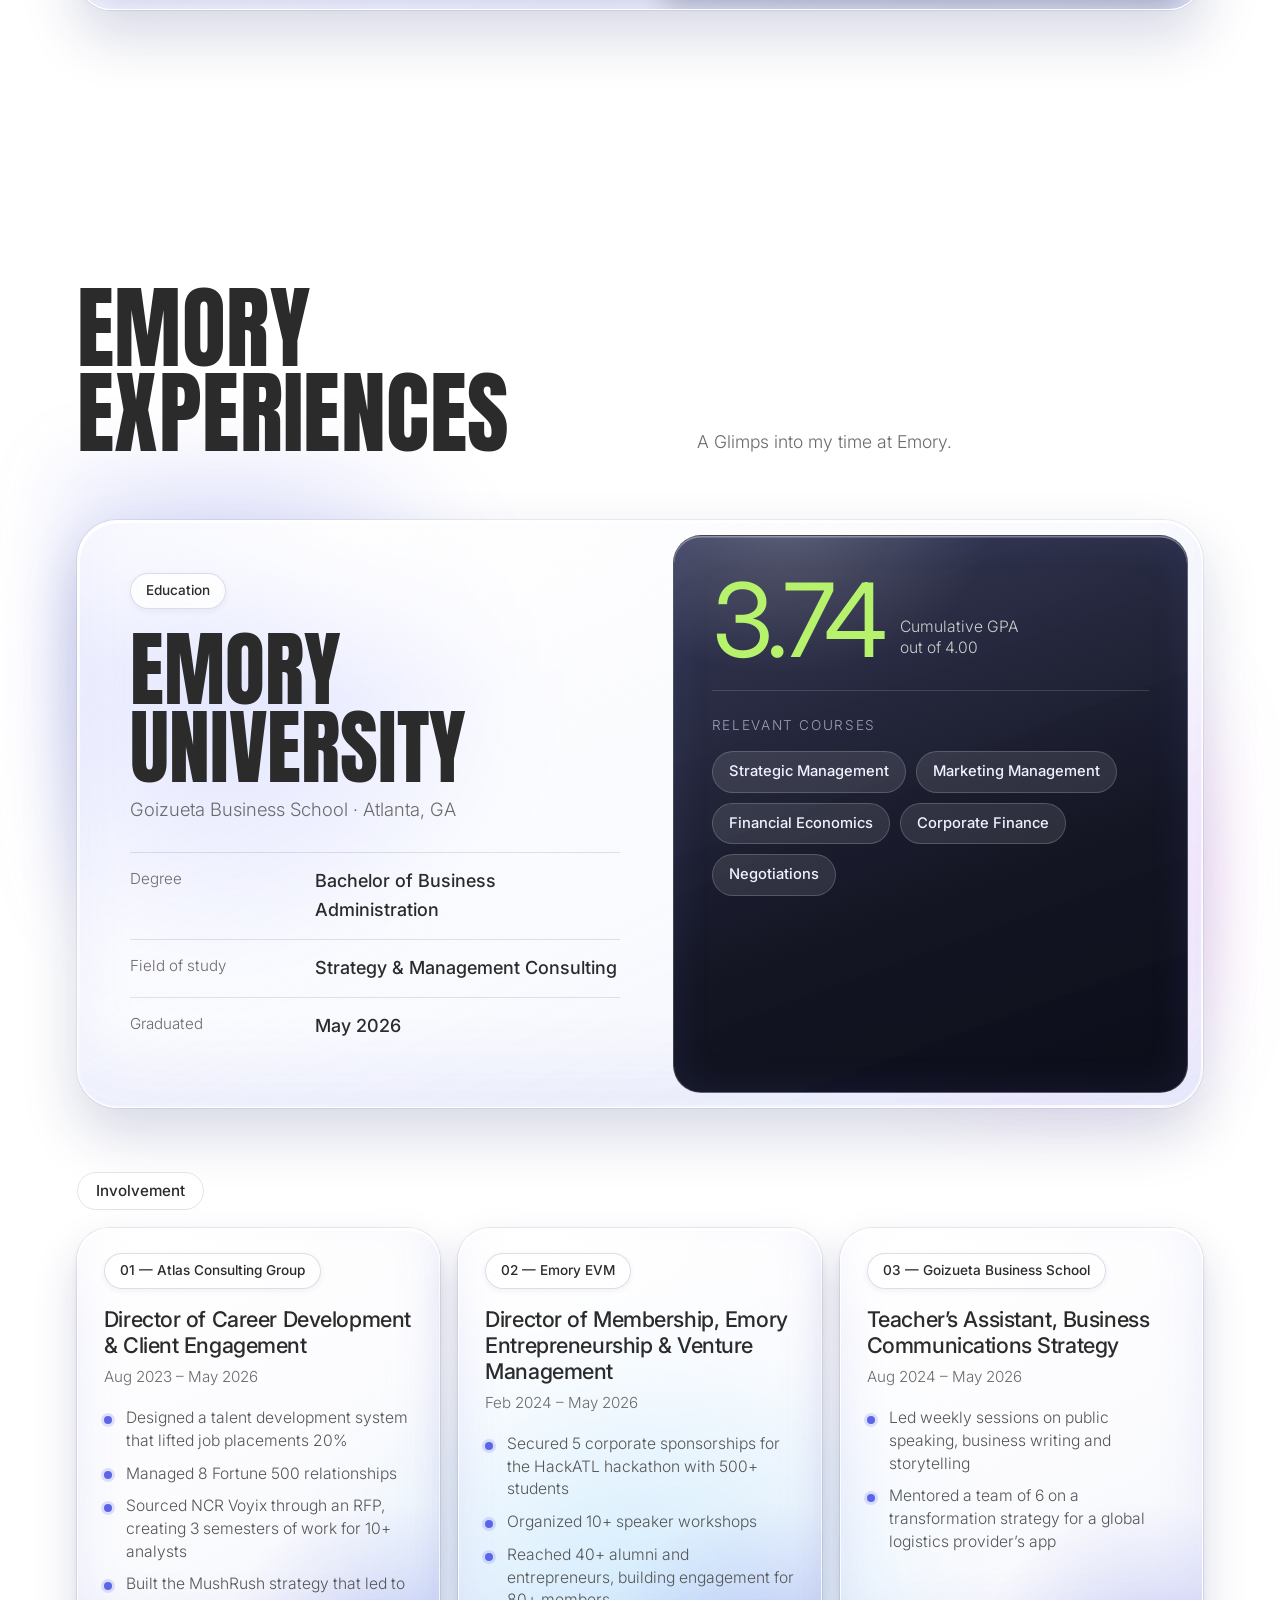
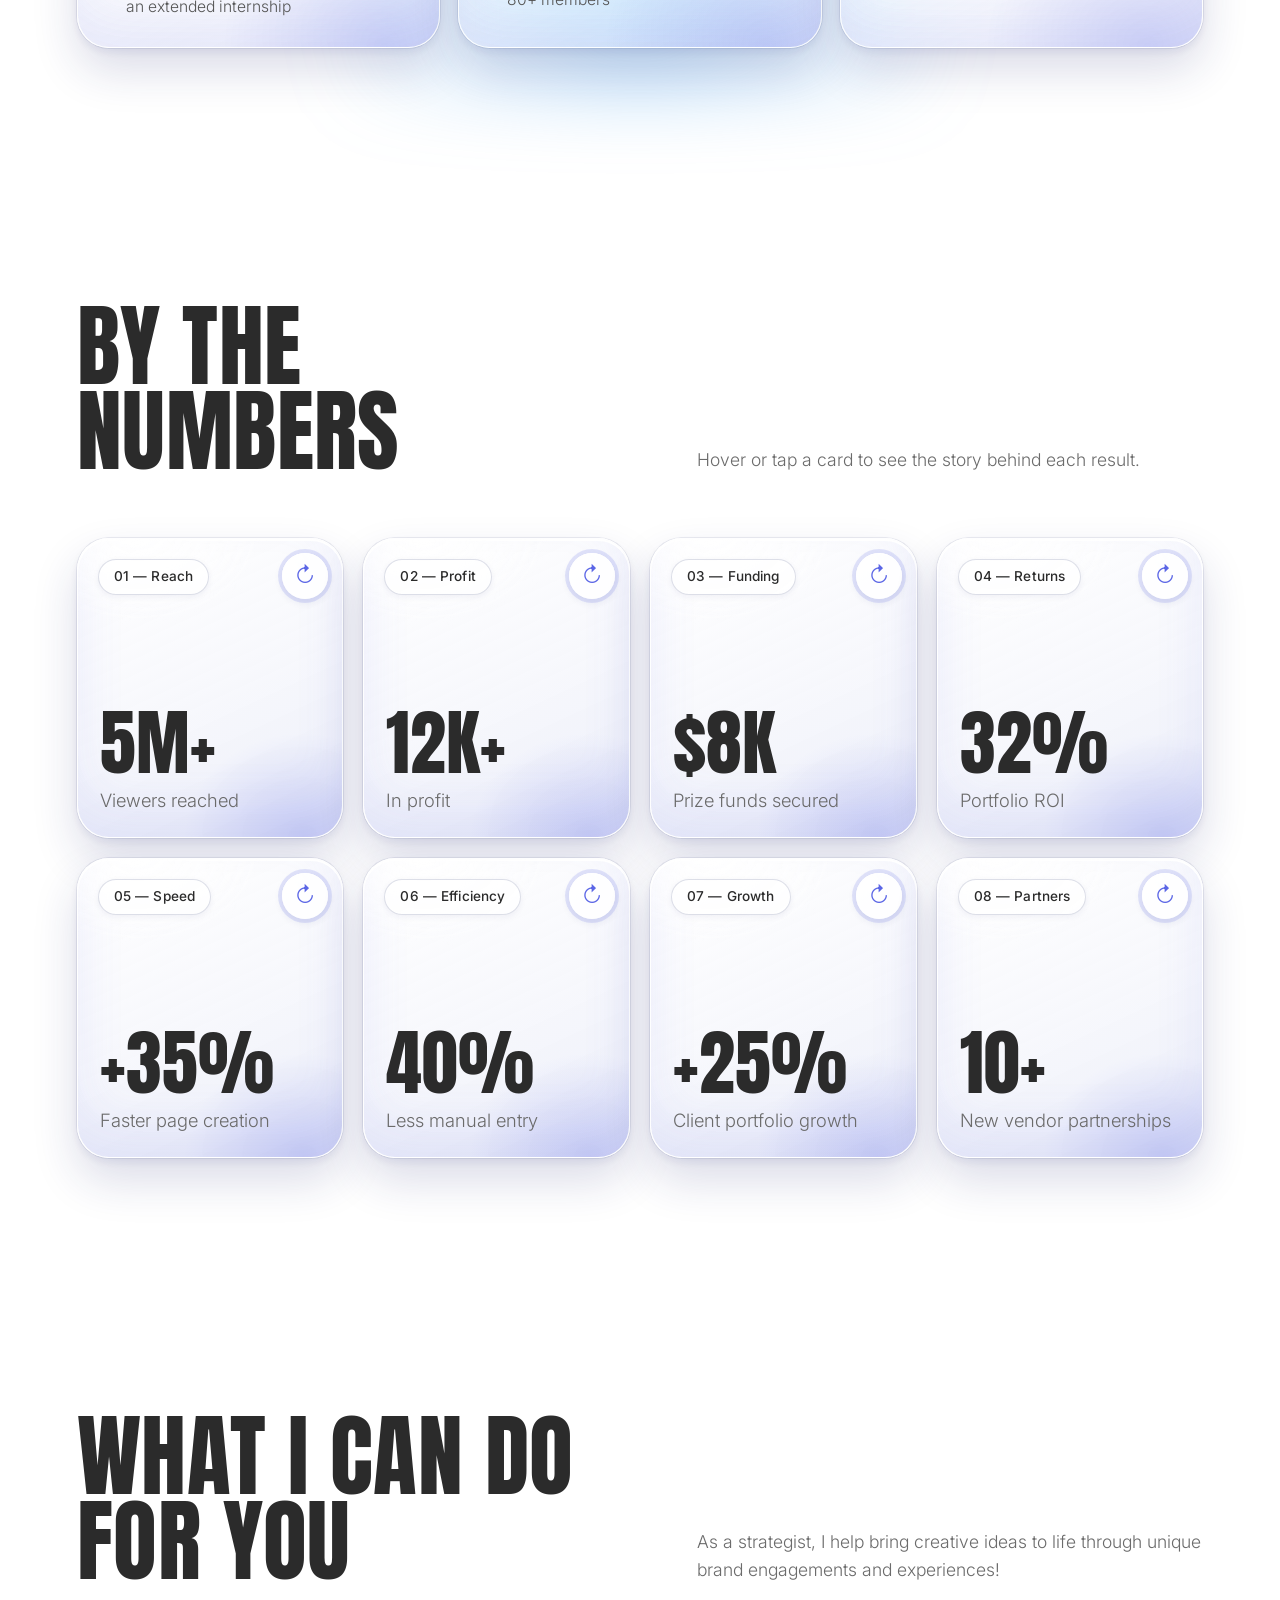
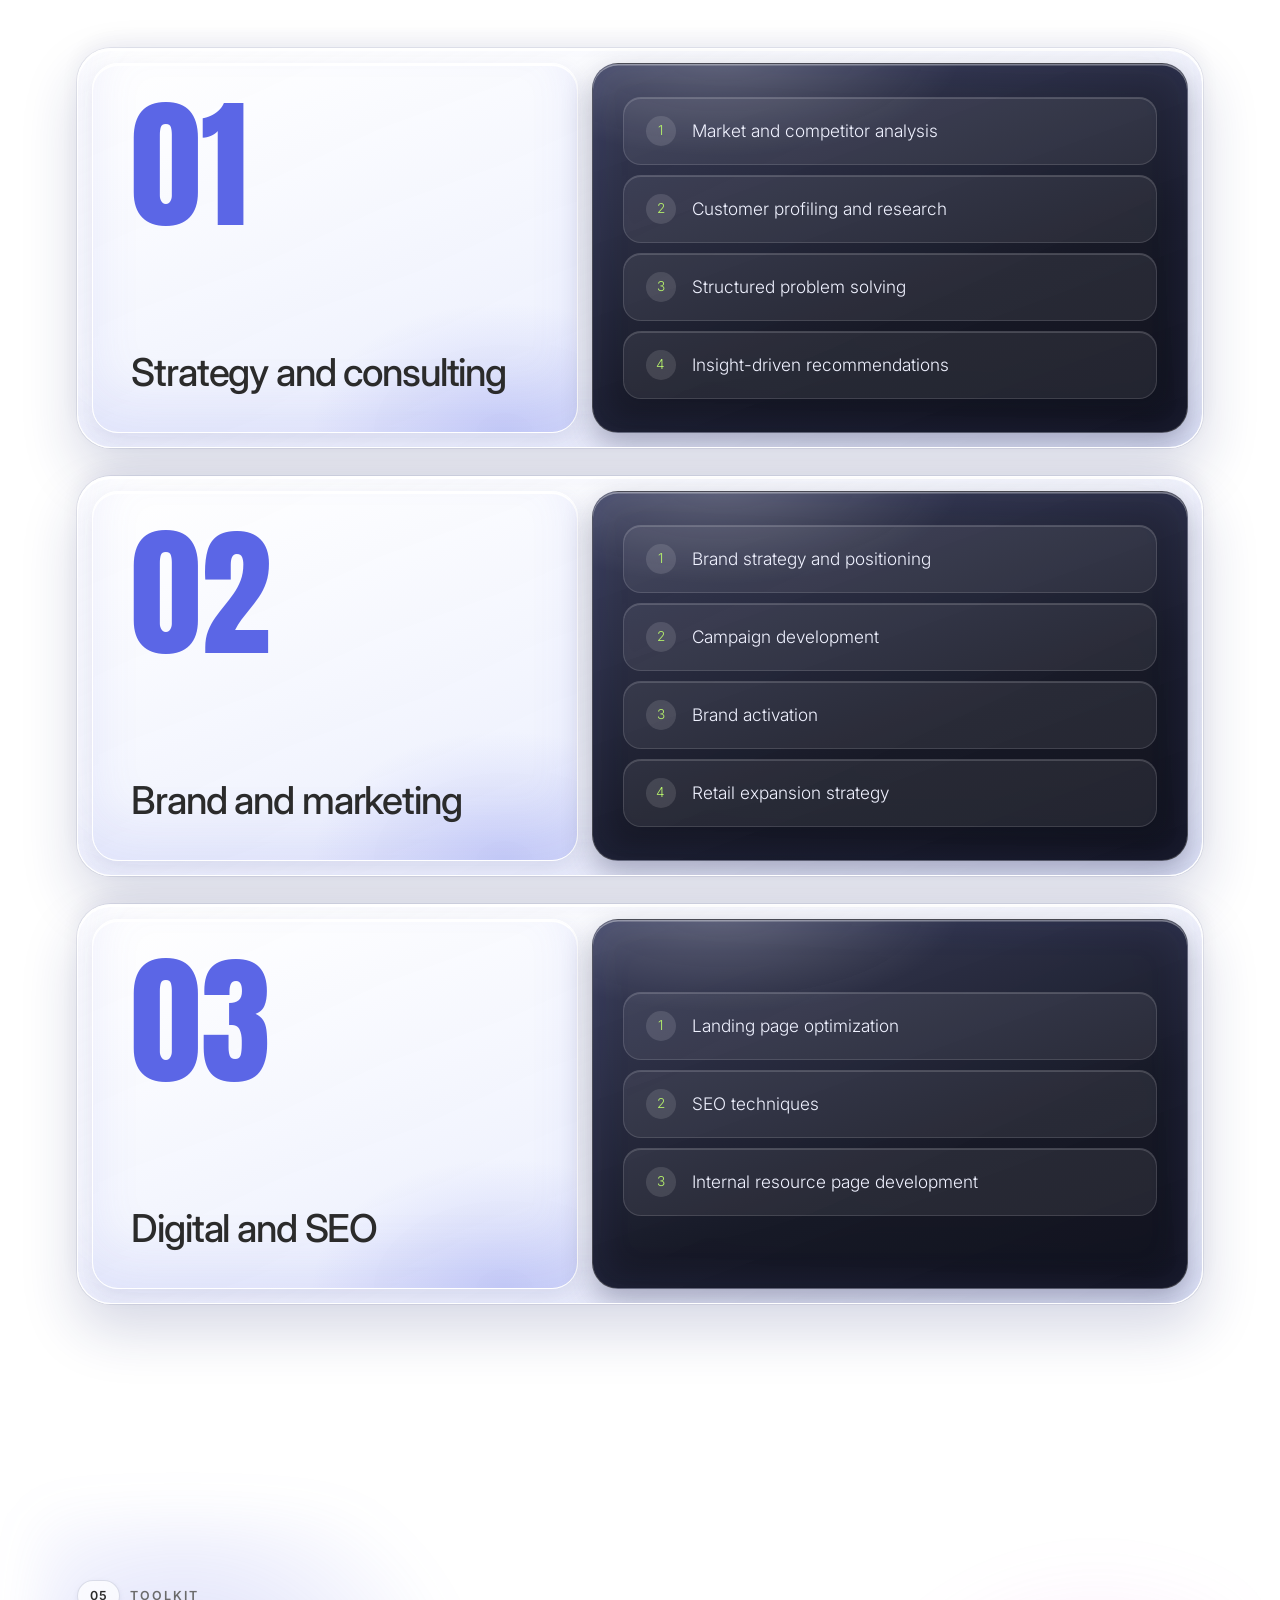
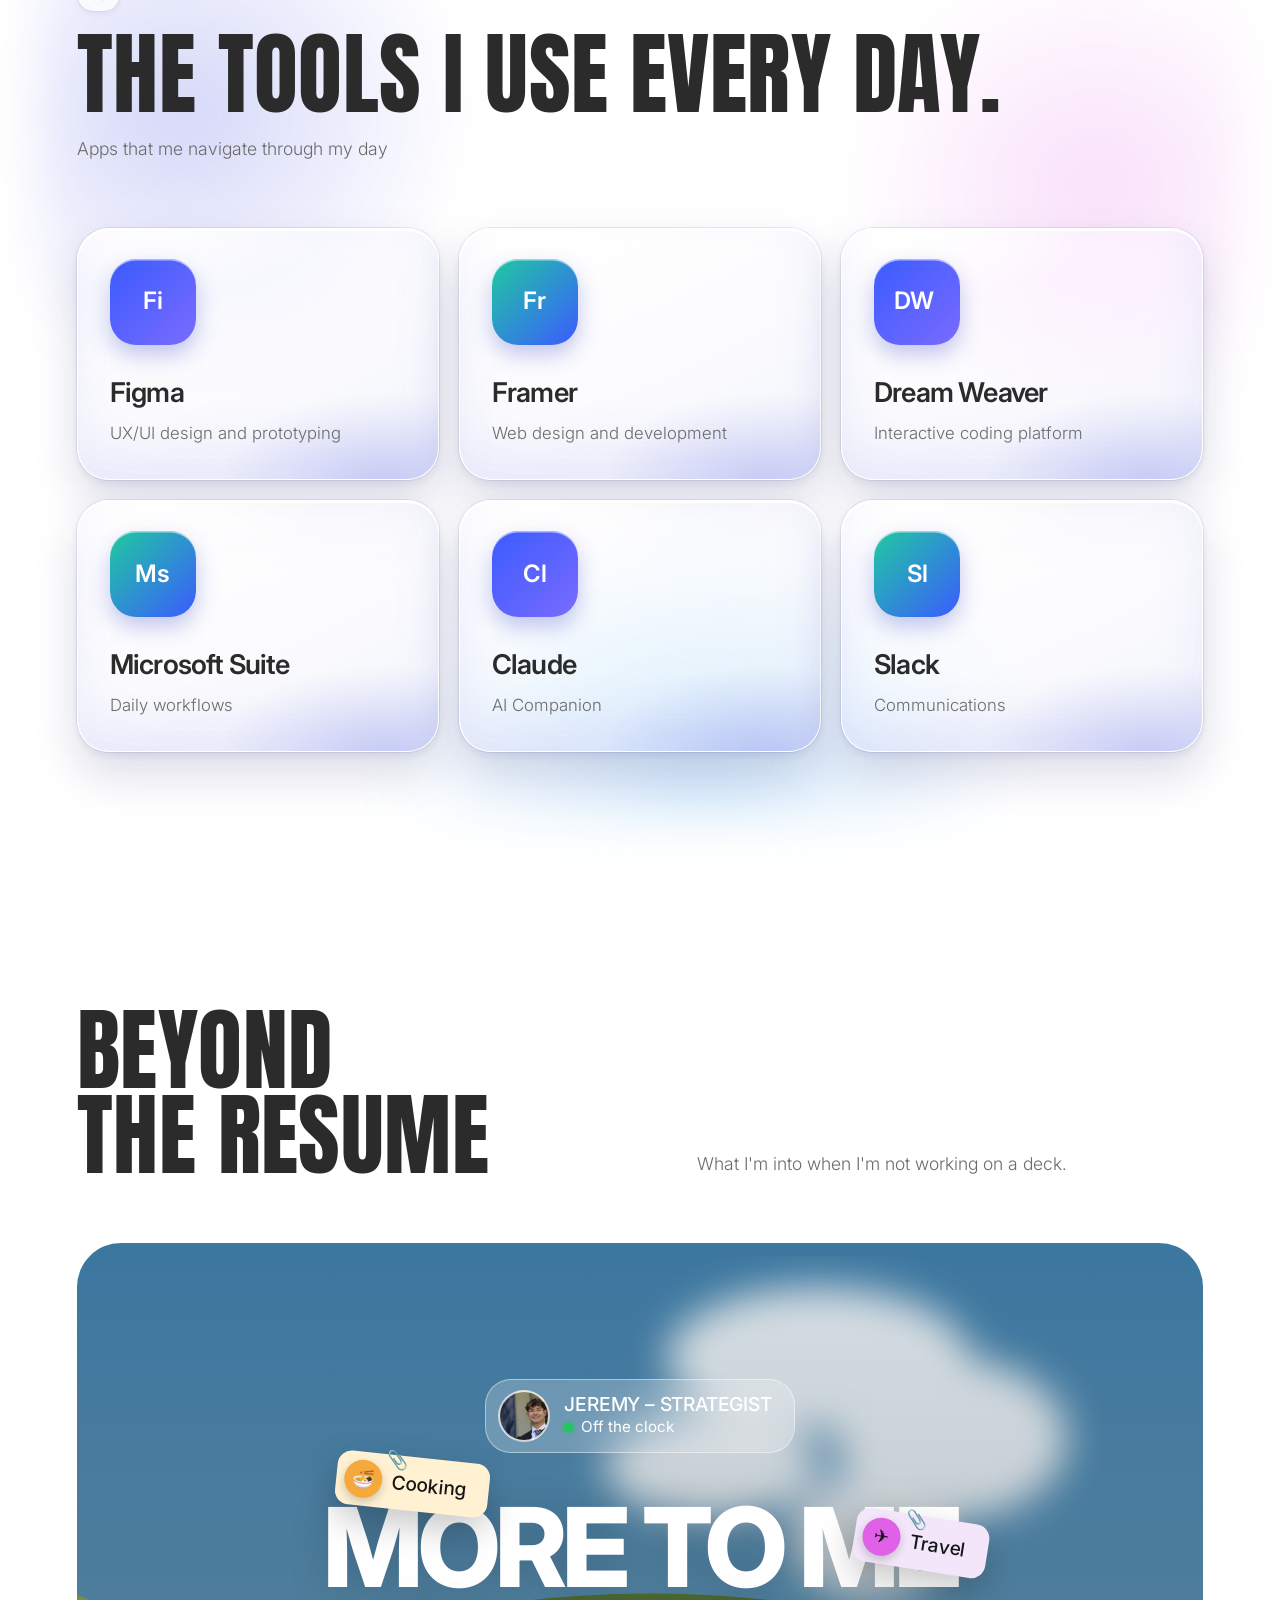
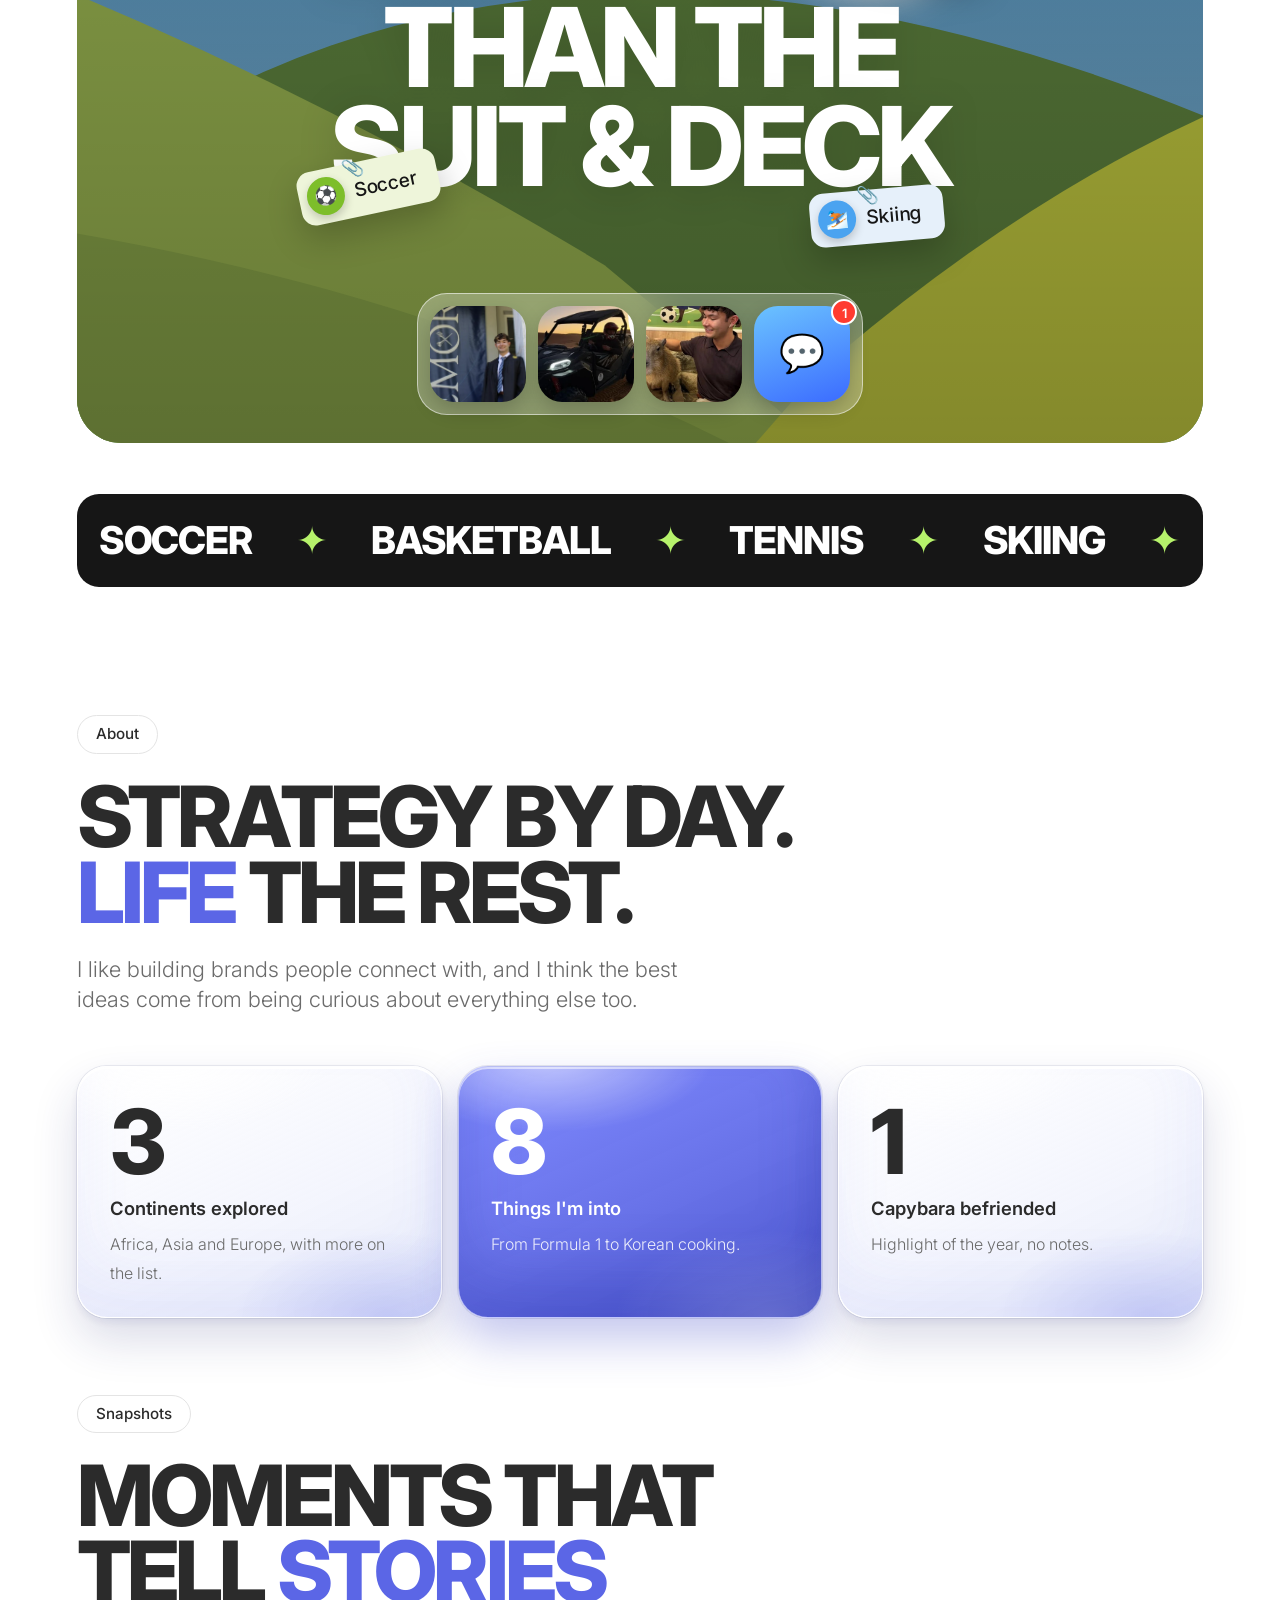
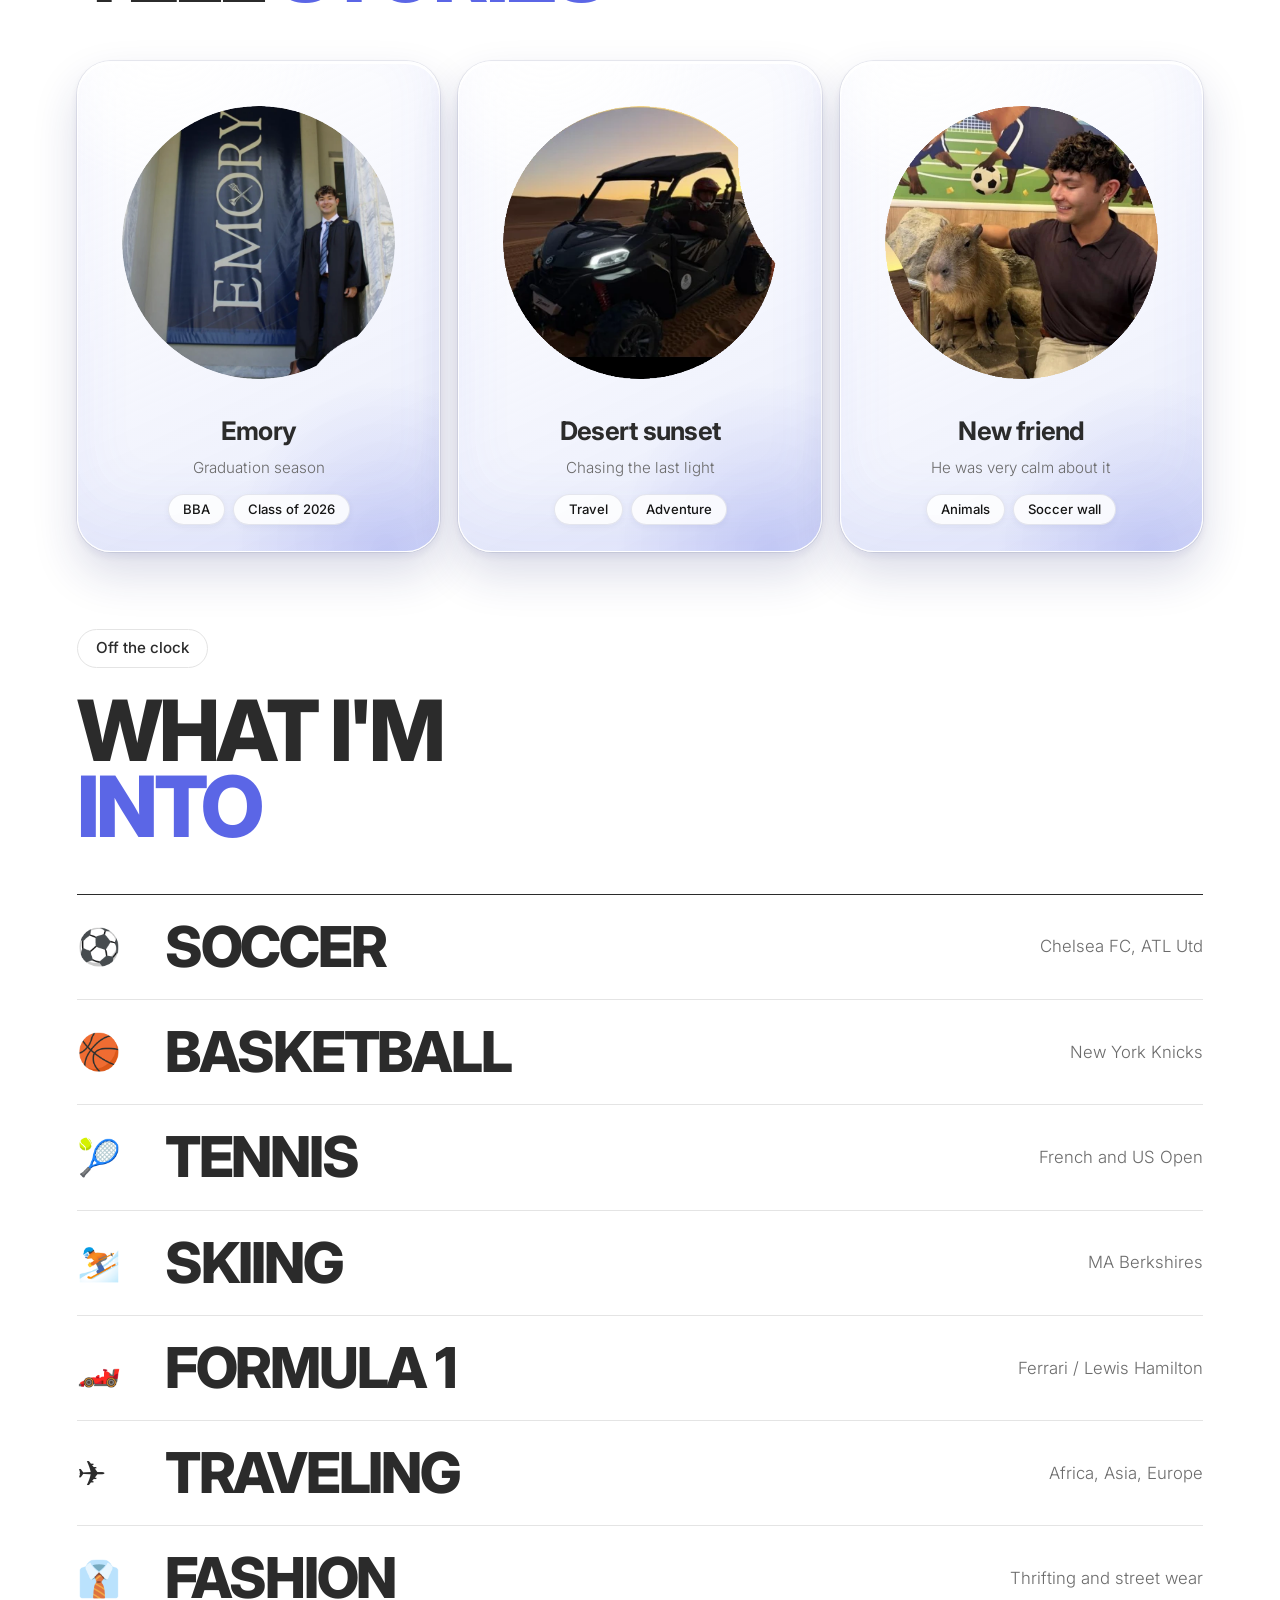
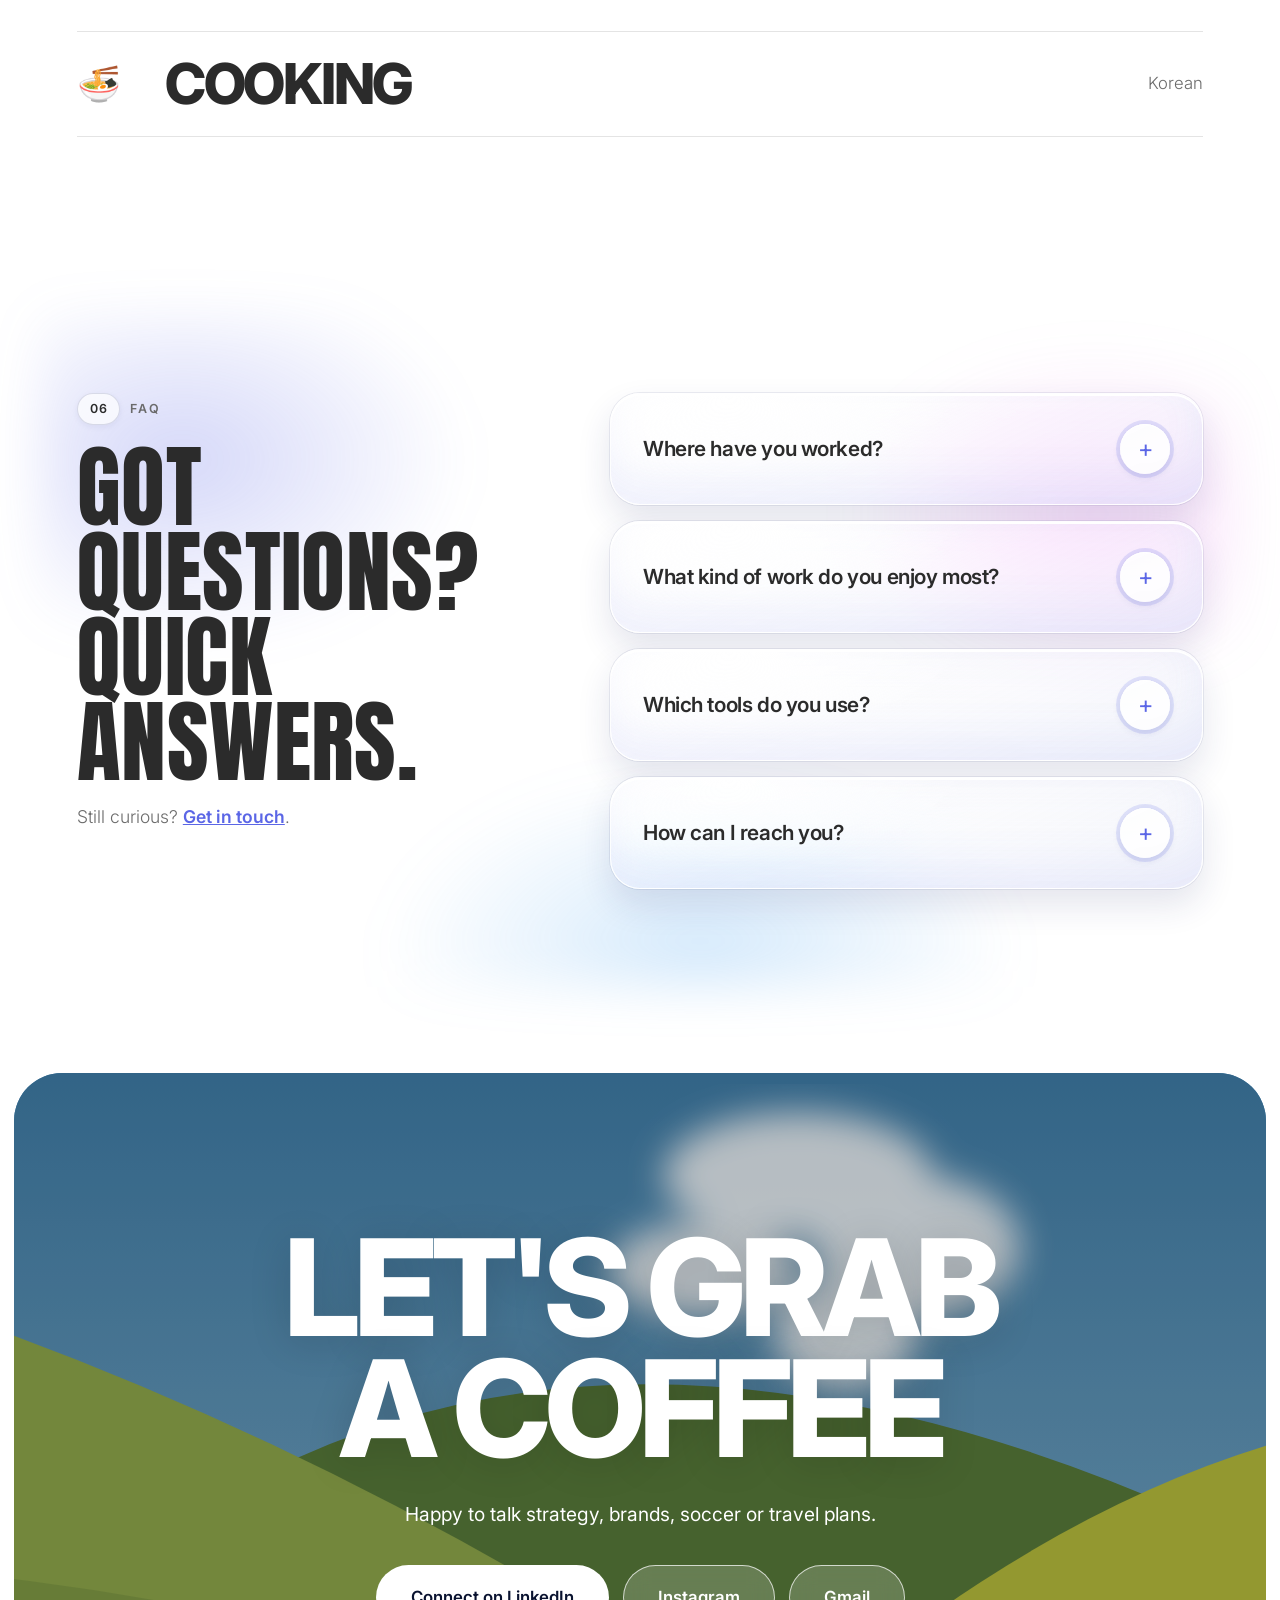
==== commit a0c0dd0d: "Update index.html" ====
--- a/index.html
+++ b/index.html
@@ -41,24 +41,22 @@
 <main id="main">
 
 <!-- HERO -->
-<section class="hero">
+<section class="tilt-hero" id="tiltHero">
   <h1 class="sr">Jeremy Patzelt, brand strategist</h1>
-  <div class="hero-grid">
-    <div class="hl">
-      <p class="hname">Jeremy Patzelt</p>
-      <p class="word" aria-hidden="true">Brand</p>
-    </div>
-    <figure class="portrait" id="portrait">
-      <img src="https://framerusercontent.com/images/3vHWPvXsZOzqGPtNmcAxQq204.jpeg?width=1208&amp;height=1130" alt="Portrait of Jeremy Patzelt" width="800" height="800" onerror="this.parentNode.classList.add('noimg');this.remove()">
-      <span class="initials" aria-hidden="true">JP</span>
-      <a class="hi" href="#contact" aria-label="Say hi, go to contact"><span class="wave" aria-hidden="true">&#128075;&#127997;</span></a>
-    </figure>
-    <div class="hr">
-      <p class="word w2" aria-hidden="true">Strategist</p>
-      <p class="tag">I'm a Strategist at BCG BrightHouse, discovering purpose and new heights for industry leading brands .</p>
-    </div>
-  </div>
-  <p class="avail"><i></i>Always Open To Making New Connections!</p>
+  <div class="tilt-side tilt-l"><p class="hname">Jeremy Patzelt</p><p class="word" aria-hidden="true">Brand</p></div>
+  <div class="tilt-stage" id="tiltStage">
+    <div class="tilt-shadow" id="tiltShadow"></div>
+    <div class="tilt-card" id="tiltCard">
+      <img class="t-photo" src="headshot.jpg" alt="Portrait of Jeremy Patzelt" draggable="false">
+      <div class="t-fade"></div>
+      <div class="t-rim"></div>
+      <span class="t-chip" style="--z:55px">BCG BrightHouse</span>
+      <span class="t-wave" style="--z:95px" aria-hidden="true">&#128075;&#127997;</span>
+      <div class="t-name" style="--z:75px"><b>Jeremy<br>Patzelt</b><small style="--z:30px">Brand Strategist</small></div>
+      <div class="t-glare" id="tiltGlare"></div>
+    </div>
+  </div>
+  <div class="tilt-side tilt-r"><p class="word" aria-hidden="true">Strategist</p><p class="tag">I'm a Strategist at BCG BrightHouse, discovering purpose and new heights for industry leading brands.</p></div>
 </section>
 <!-- PROFFESIONAL EXPERIENCES -->
 <section class="sec" id="Professional Experiences">
@@ -475,5 +473,7 @@
 </script>
 <script src="main.js"></script>
 <script src="lake.js?v=3" defer></script>
+<script src="tilt-card.js?v=1" defer></script>
+<script>document.addEventListener('DOMContentLoaded', function () { mountTilt({ max: 16 }); });</script>
 </body>
 </html>
--- a/style.css
+++ b/style.css
@@ -528,3 +528,37 @@
 .st-pill, .st-involve { -webkit-backdrop-filter: blur(10px); backdrop-filter: blur(10px); background: rgba(255,255,255,.6); }
 .st-metric { border-color: rgba(255,255,255,.7); box-shadow: 0 1px 0 rgba(20,30,90,.06); }
 @media (prefers-reduced-motion: reduce) { .st-card { transition: none; } }
+/* ================= TOOLS + FAQ: same liquid glass look as the rest of the site ================= */
+.tk, .fq { position: relative; isolation: isolate; background: transparent; }
+.tk::before, .fq::before { content: ""; position: absolute; z-index: -1; inset: 6% 3%; pointer-events: none; background: radial-gradient(34% 40% at 12% 22%, rgba(91,102,230,.26), transparent 70%), radial-gradient(30% 36% at 88% 30%, rgba(225,96,232,.20), transparent 70%), radial-gradient(38% 38% at 55% 95%, rgba(74,163,240,.24), transparent 70%); filter: blur(24px); }
+
+/* headings match the other sections (big display type, left aligned) */
+.shead h2 { font-family: var(--display); font-weight: 400; text-transform: uppercase; letter-spacing: .005em; line-height: .95; font-size: clamp(2.8rem, 7vw, 6.4rem); color: var(--ink); }
+.shead.center { text-align: left; max-width: none; margin: 0 0 clamp(36px, 5vw, 64px); }
+.ssub { color: var(--muted); max-width: 46ch; font-size: 1.1rem; }
+.snum { color: var(--muted); }
+.snum b { background: rgba(255,255,255,.7); color: #2B2B2B; border: 1px solid rgba(20,30,90,.14); box-shadow: 0 2px 6px rgba(30,40,110,.06); -webkit-backdrop-filter: blur(10px); backdrop-filter: blur(10px); }
+
+/* tool cards = white liquid glass */
+.tkgrid { gap: 20px; }
+.tkgrid li { position: relative; overflow: hidden; isolation: isolate; border-radius: 32px; padding: 30px 32px 32px; background: linear-gradient(155deg, rgba(255,255,255,.66) 0%, rgba(246,247,252,.42) 55%, rgba(233,236,248,.52) 100%); border: 1.5px solid rgba(255,255,255,.85); -webkit-backdrop-filter: blur(22px) saturate(170%); backdrop-filter: blur(22px) saturate(170%); box-shadow: 0 0 0 1px rgba(20,30,90,.08), inset 0 2px 0 #fff, inset 0 -30px 50px rgba(91,102,230,.10), 0 22px 46px rgba(30,40,110,.16), 0 4px 10px rgba(30,40,110,.08); transition: transform .3s ease, box-shadow .3s ease; }
+.tkgrid li::before { content: ""; position: absolute; left: -25%; top: -34%; width: 95%; height: 62%; border-radius: 50%; z-index: -1; pointer-events: none; background: radial-gradient(closest-side, rgba(255,255,255,1), rgba(255,255,255,0)); }
+.tkgrid li::after { content: ""; position: absolute; right: -30%; bottom: -35%; width: 90%; height: 70%; border-radius: 50%; z-index: -1; pointer-events: none; background: radial-gradient(closest-side, rgba(91,102,230,.22), rgba(91,102,230,0)); }
+.tkgrid li:hover { transform: translateY(-6px); box-shadow: 0 0 0 1px rgba(20,30,90,.10), inset 0 2px 0 #fff, inset 0 -30px 50px rgba(91,102,230,.14), 0 32px 58px rgba(30,40,110,.22), 0 6px 14px rgba(30,40,110,.10); }
+.ti { box-shadow: inset 0 1.5px 0 rgba(255,255,255,.55), 0 10px 22px rgba(60,70,200,.30); }
+.tkgrid b { color: #2B2B2B; }
+.tkgrid small { color: #6B6B6B; }
+
+/* FAQ rows = glass cards */
+.fqlist details { position: relative; overflow: hidden; isolation: isolate; border-radius: 30px; padding: 4px 32px; margin-bottom: 16px; background: linear-gradient(155deg, rgba(255,255,255,.66) 0%, rgba(246,247,252,.42) 55%, rgba(233,236,248,.52) 100%); border: 1.5px solid rgba(255,255,255,.85); -webkit-backdrop-filter: blur(22px) saturate(170%); backdrop-filter: blur(22px) saturate(170%); box-shadow: 0 0 0 1px rgba(20,30,90,.08), inset 0 2px 0 #fff, inset 0 -24px 40px rgba(91,102,230,.08), 0 16px 34px rgba(30,40,110,.12); transition: box-shadow .3s ease, transform .3s ease; }
+.fqlist details::before { content: ""; position: absolute; left: -20%; top: -80%; width: 80%; height: 160%; border-radius: 50%; z-index: -1; pointer-events: none; background: radial-gradient(closest-side, rgba(255,255,255,.95), rgba(255,255,255,0)); }
+.fqlist details:hover { transform: translateY(-3px); }
+.fqlist details[open] { background: linear-gradient(155deg, rgba(255,255,255,.72) 0%, rgba(236,239,255,.52) 55%, rgba(220,226,252,.6) 100%); }
+.fqlist summary { color: #2B2B2B; padding: 26px 0; }
+.fqlist summary::after { background: rgba(255,255,255,.85); color: #5B66E6; box-shadow: 0 0 0 4px rgba(91,102,230,.16), inset 0 1px 0 #fff, 0 3px 8px rgba(30,40,110,.10); }
+.fqlist details[open] summary::after { background: #5B66E6; color: #fff; box-shadow: 0 0 0 4px rgba(91,102,230,.22), 0 6px 14px rgba(60,70,200,.35); }
+.fqlist p { color: #555; }
+.fq .ssub a { color: #5B66E6; }
+
+/* lake mode: skip the live blur on these for speed */
+html[data-lake="on"] .tkgrid li, html[data-lake="on"] .fqlist details, html[data-lake="on"] .snum b { -webkit-backdrop-filter: none; backdrop-filter: none; }
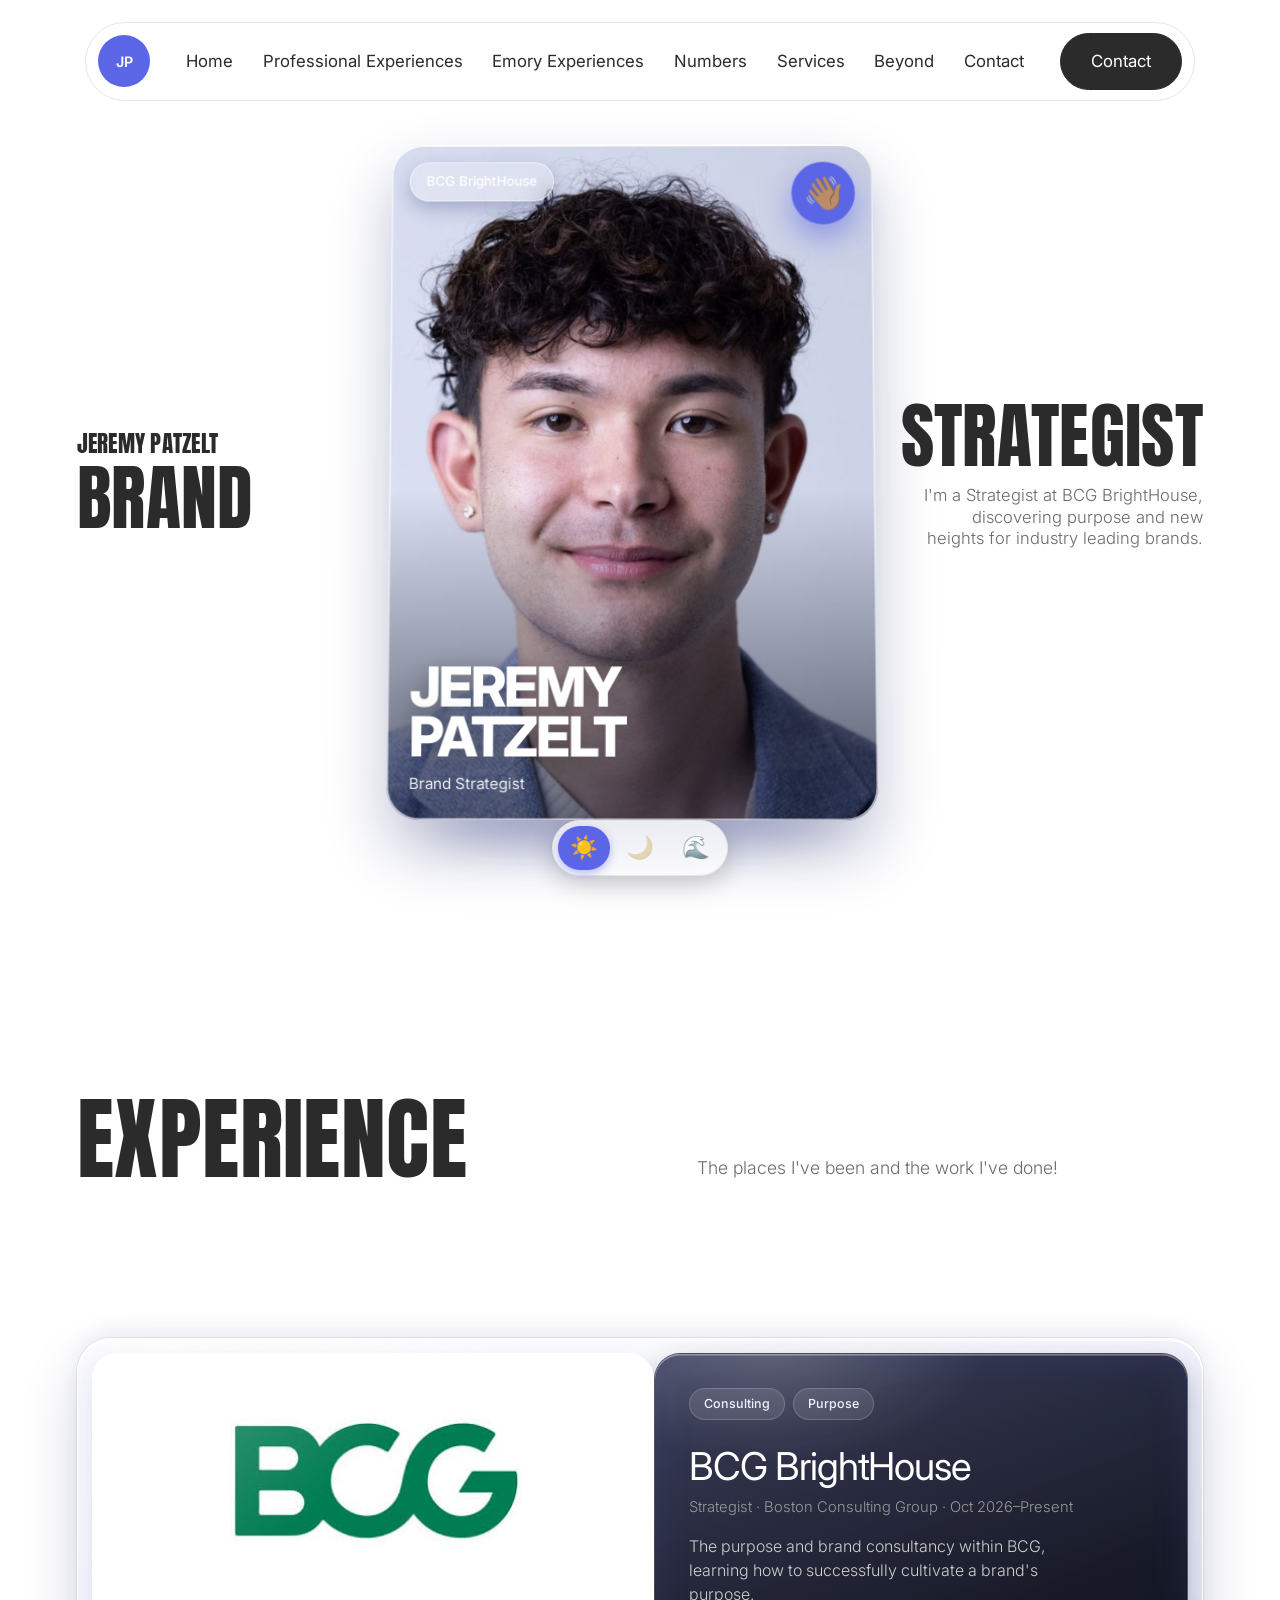
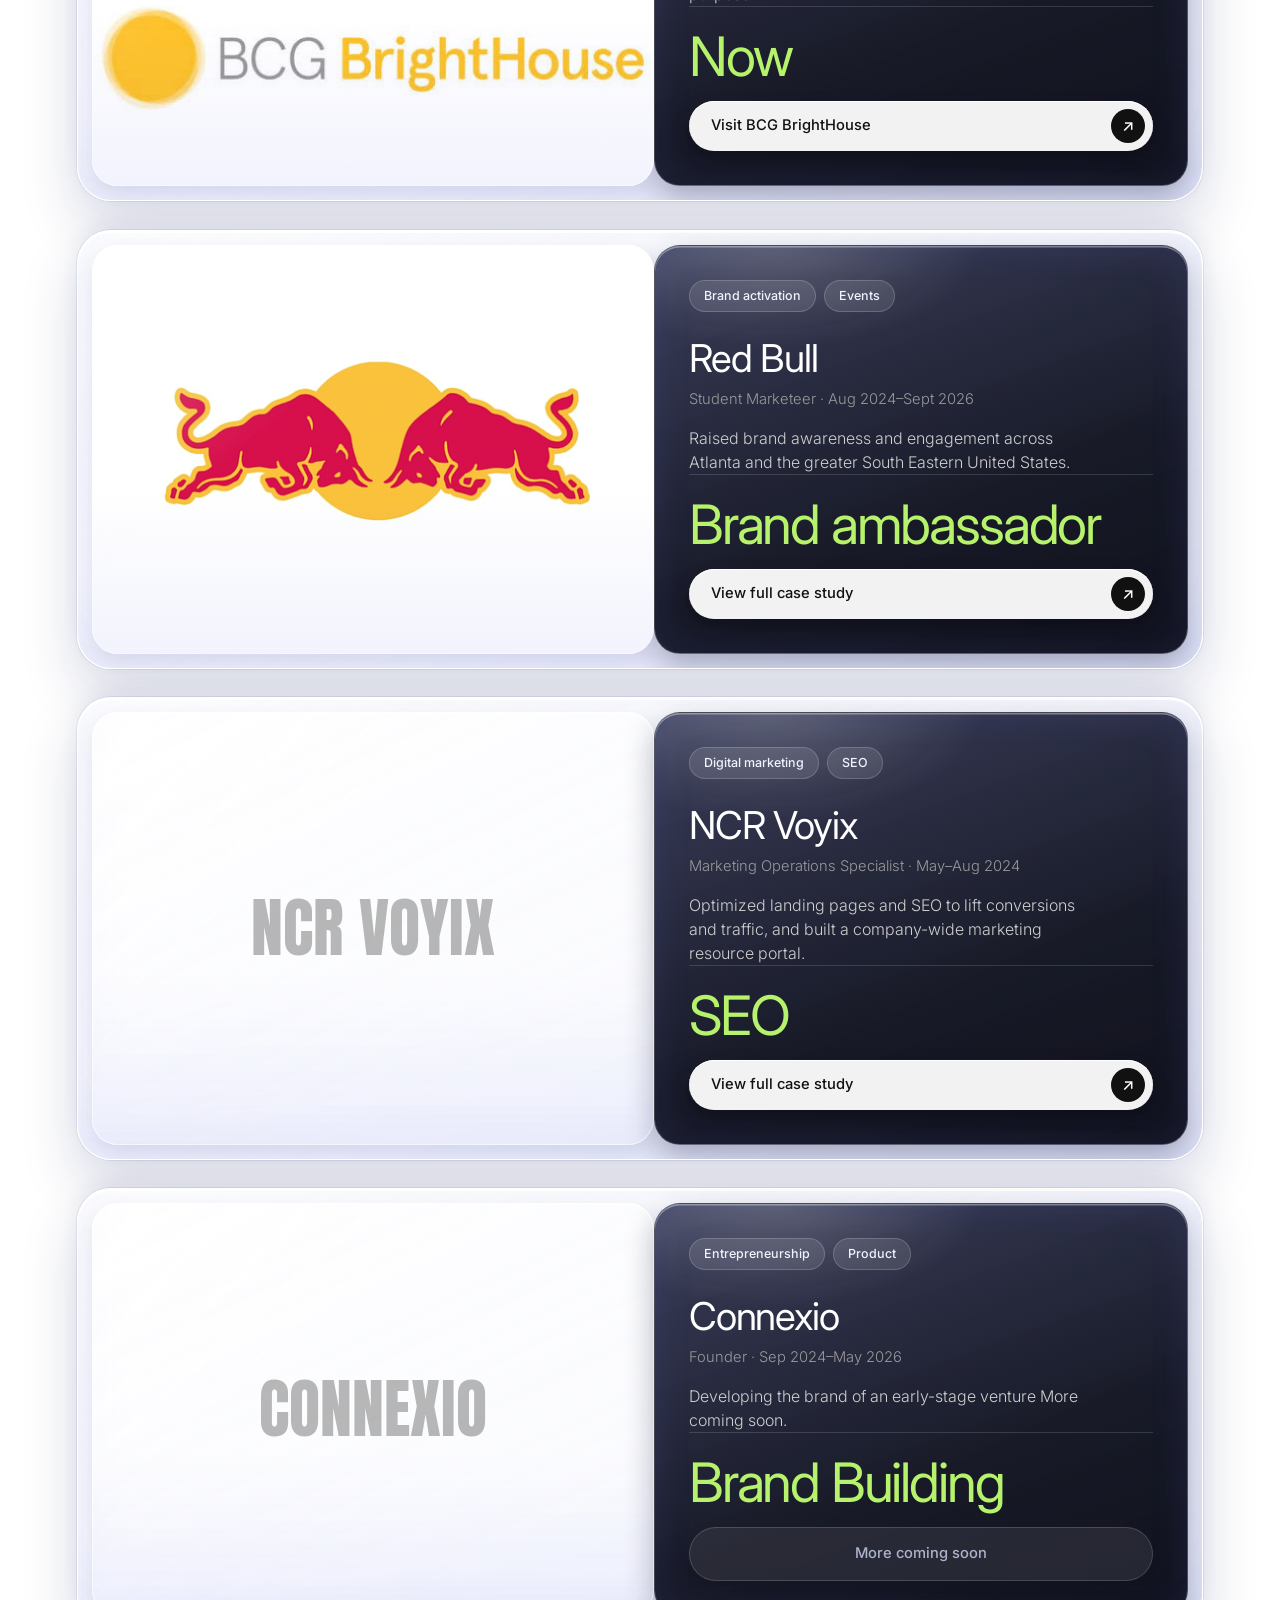
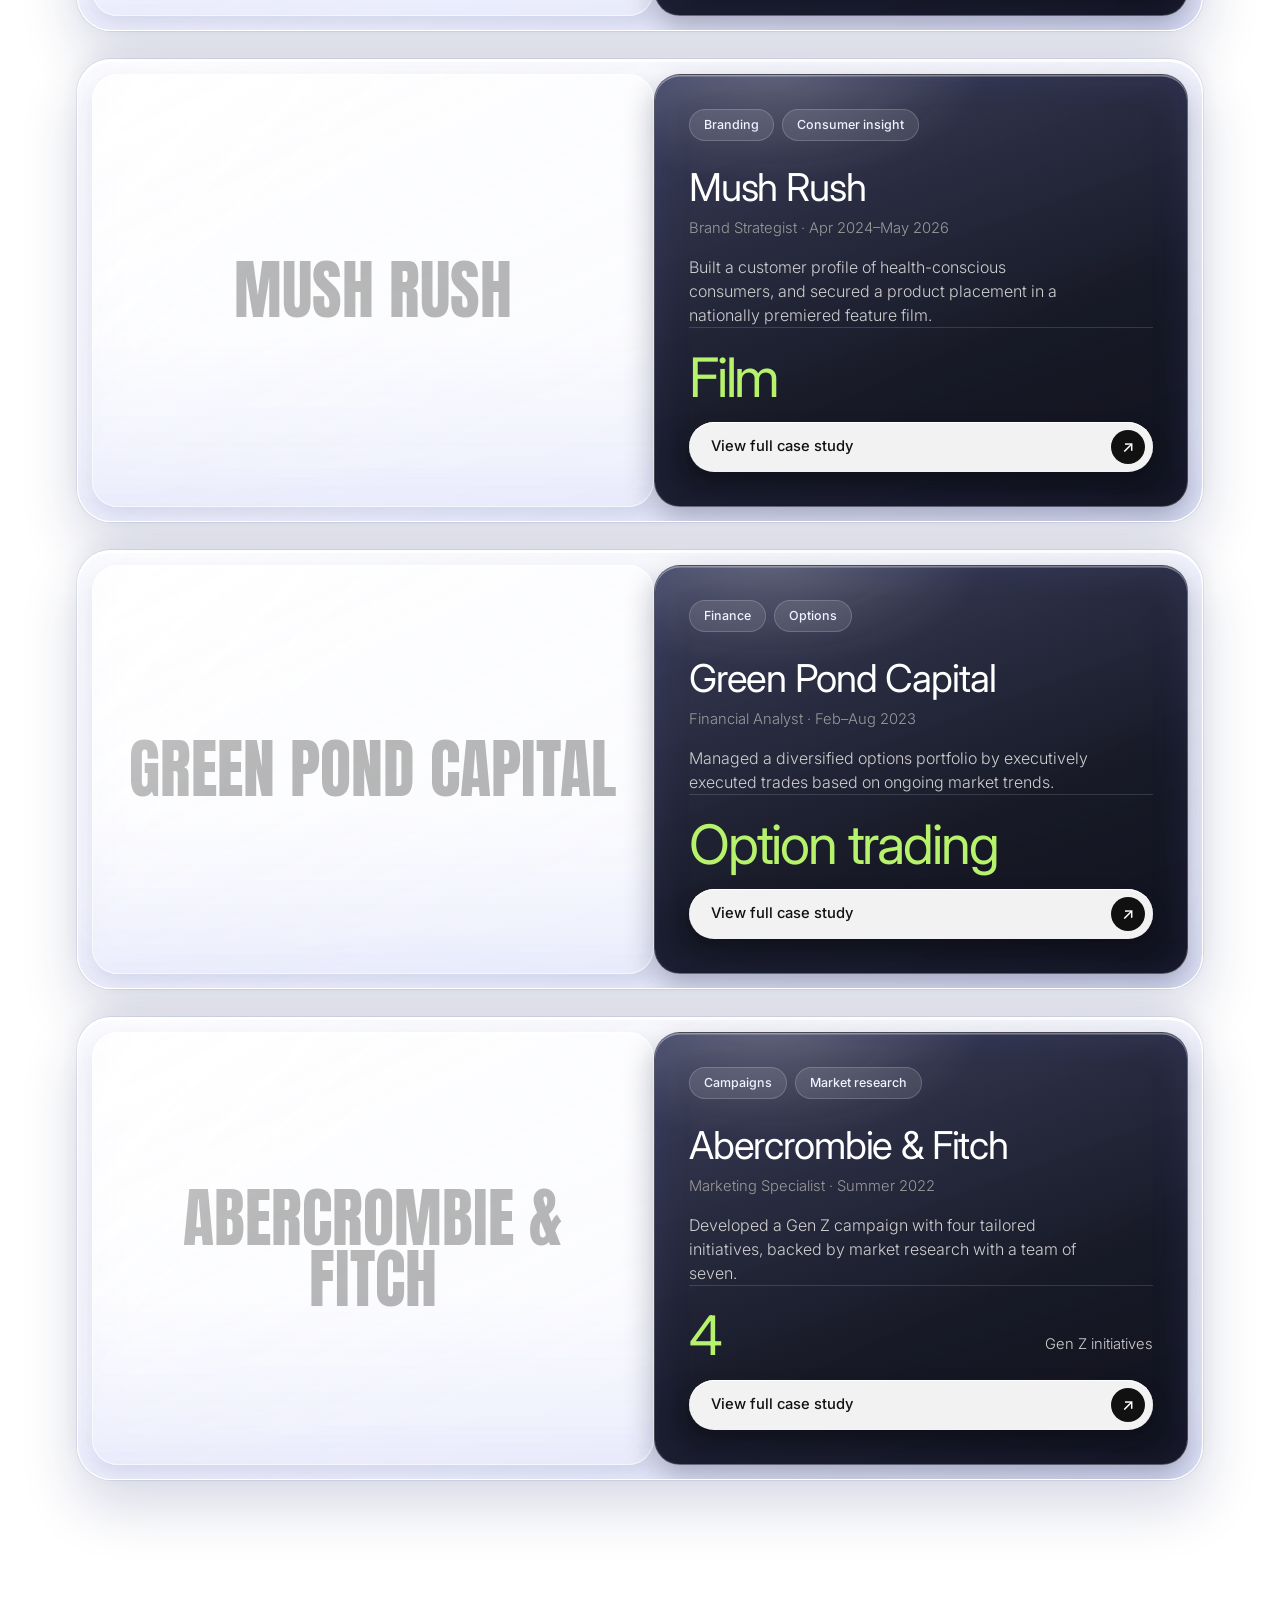
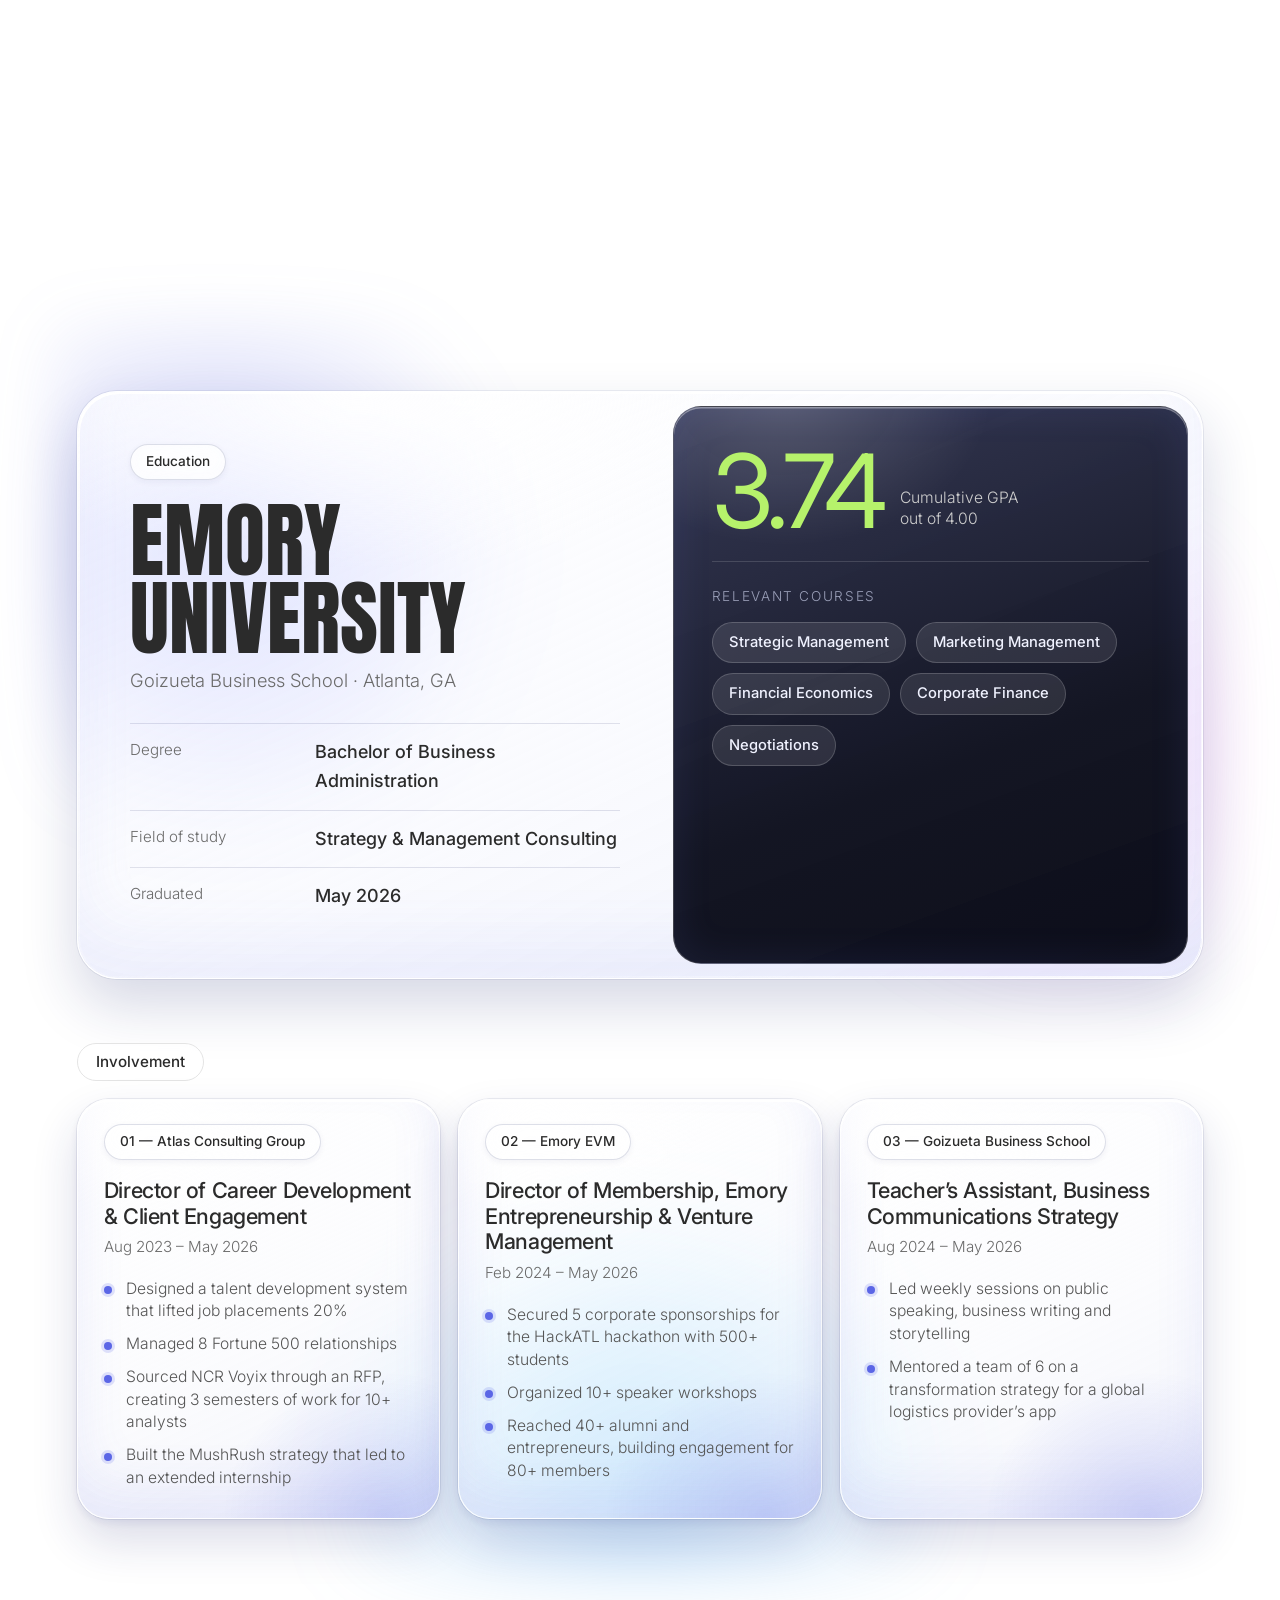
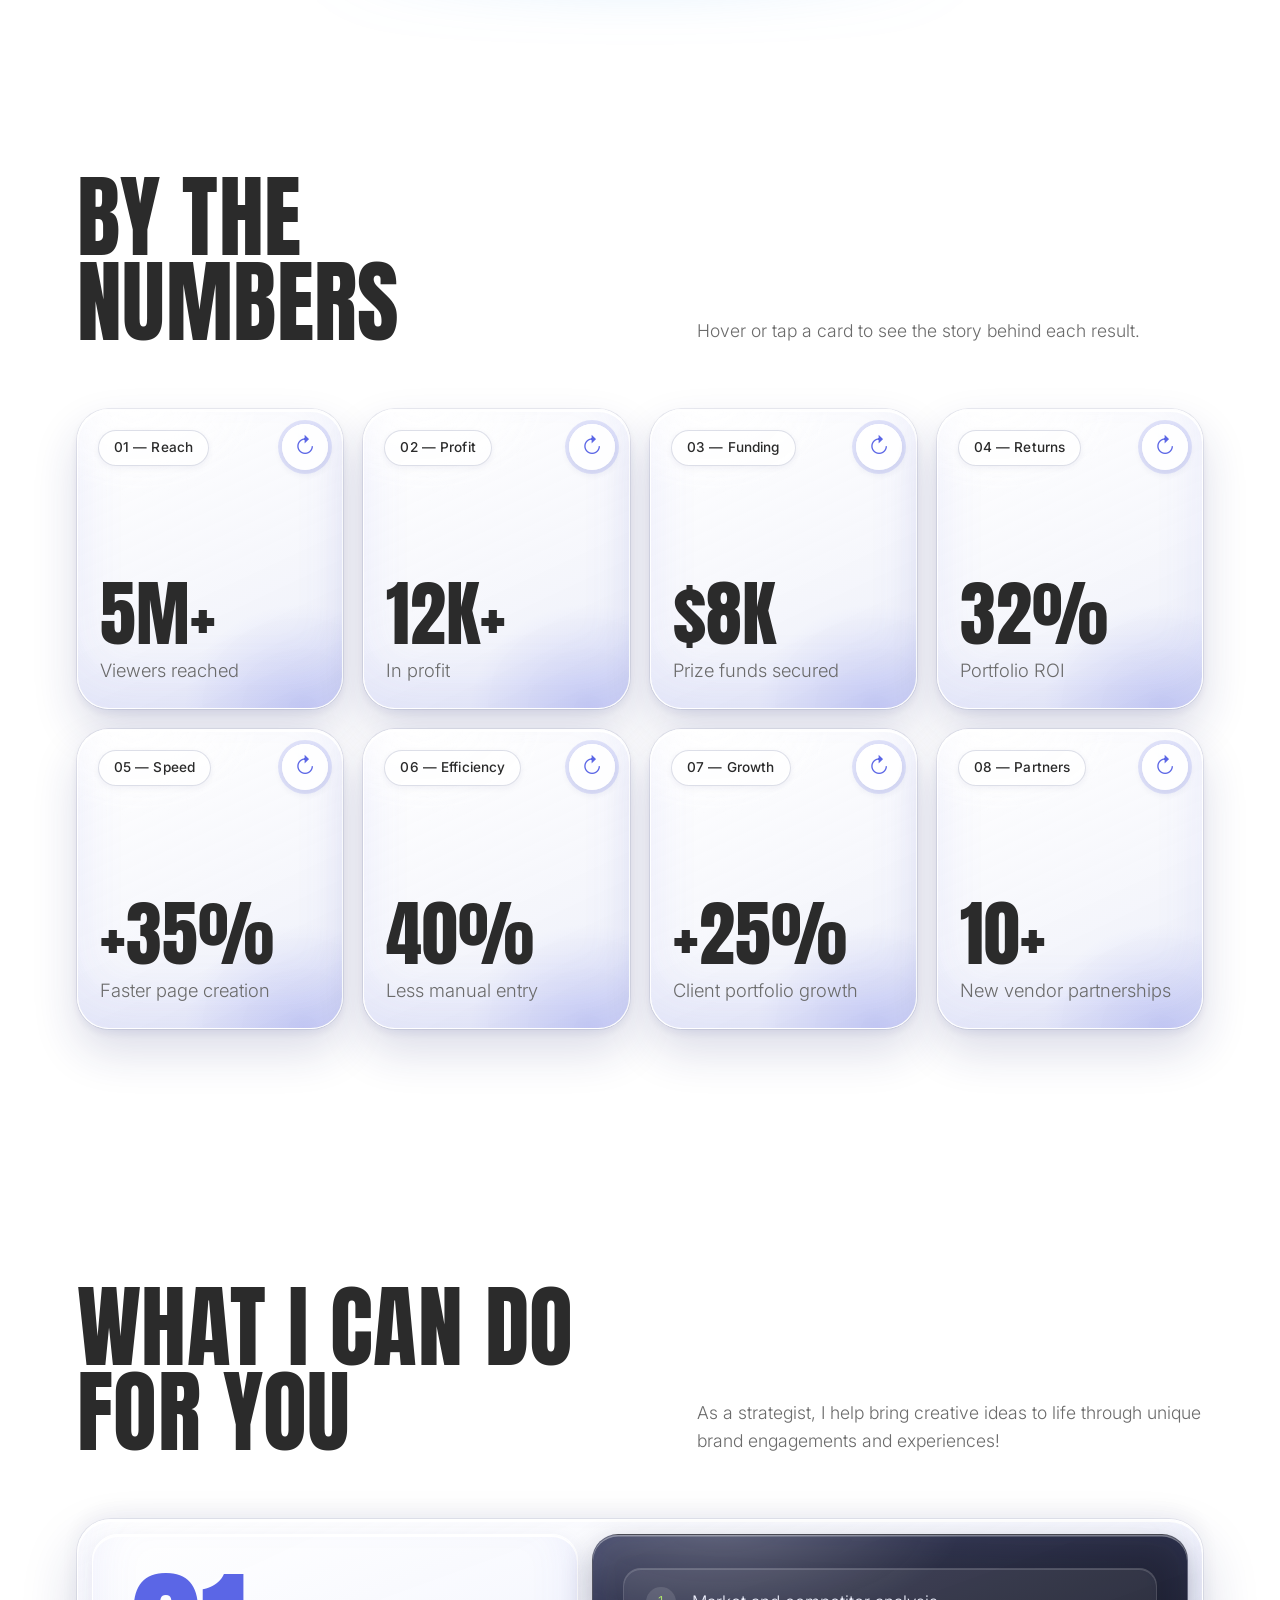
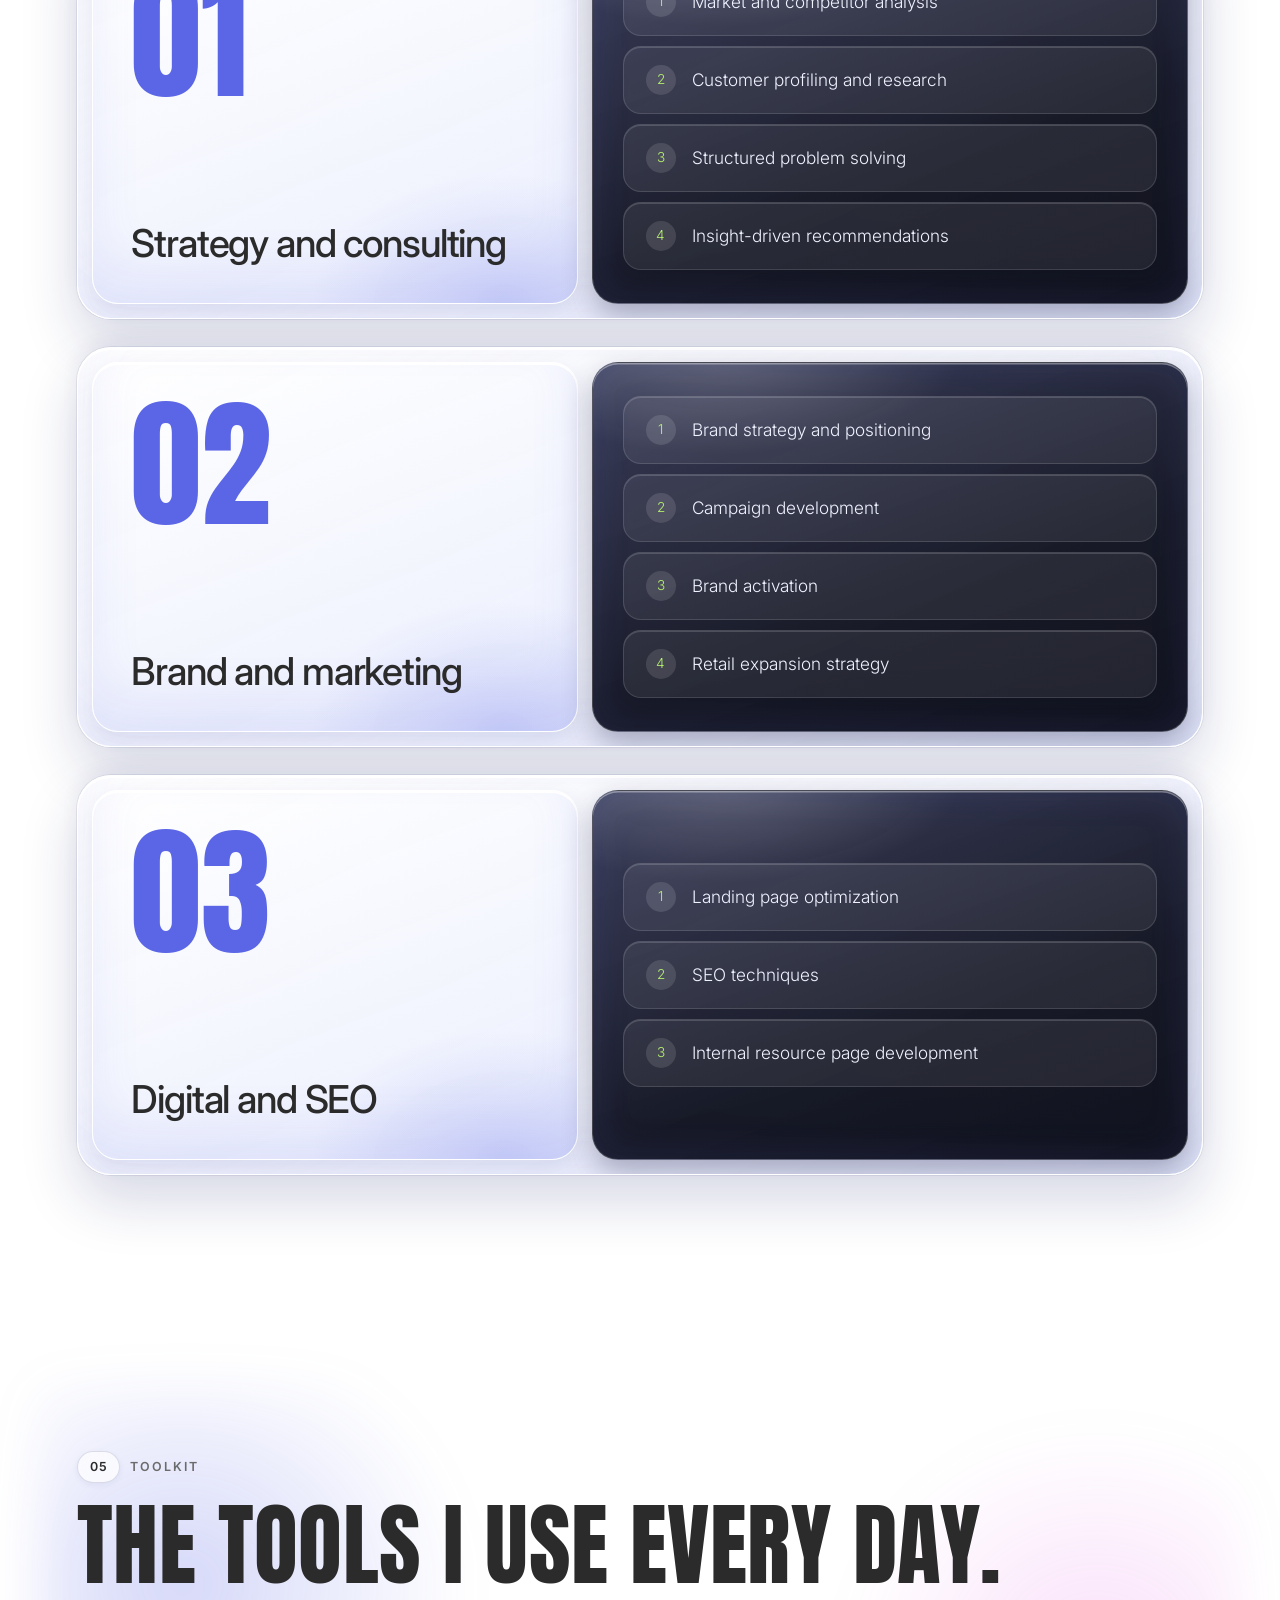
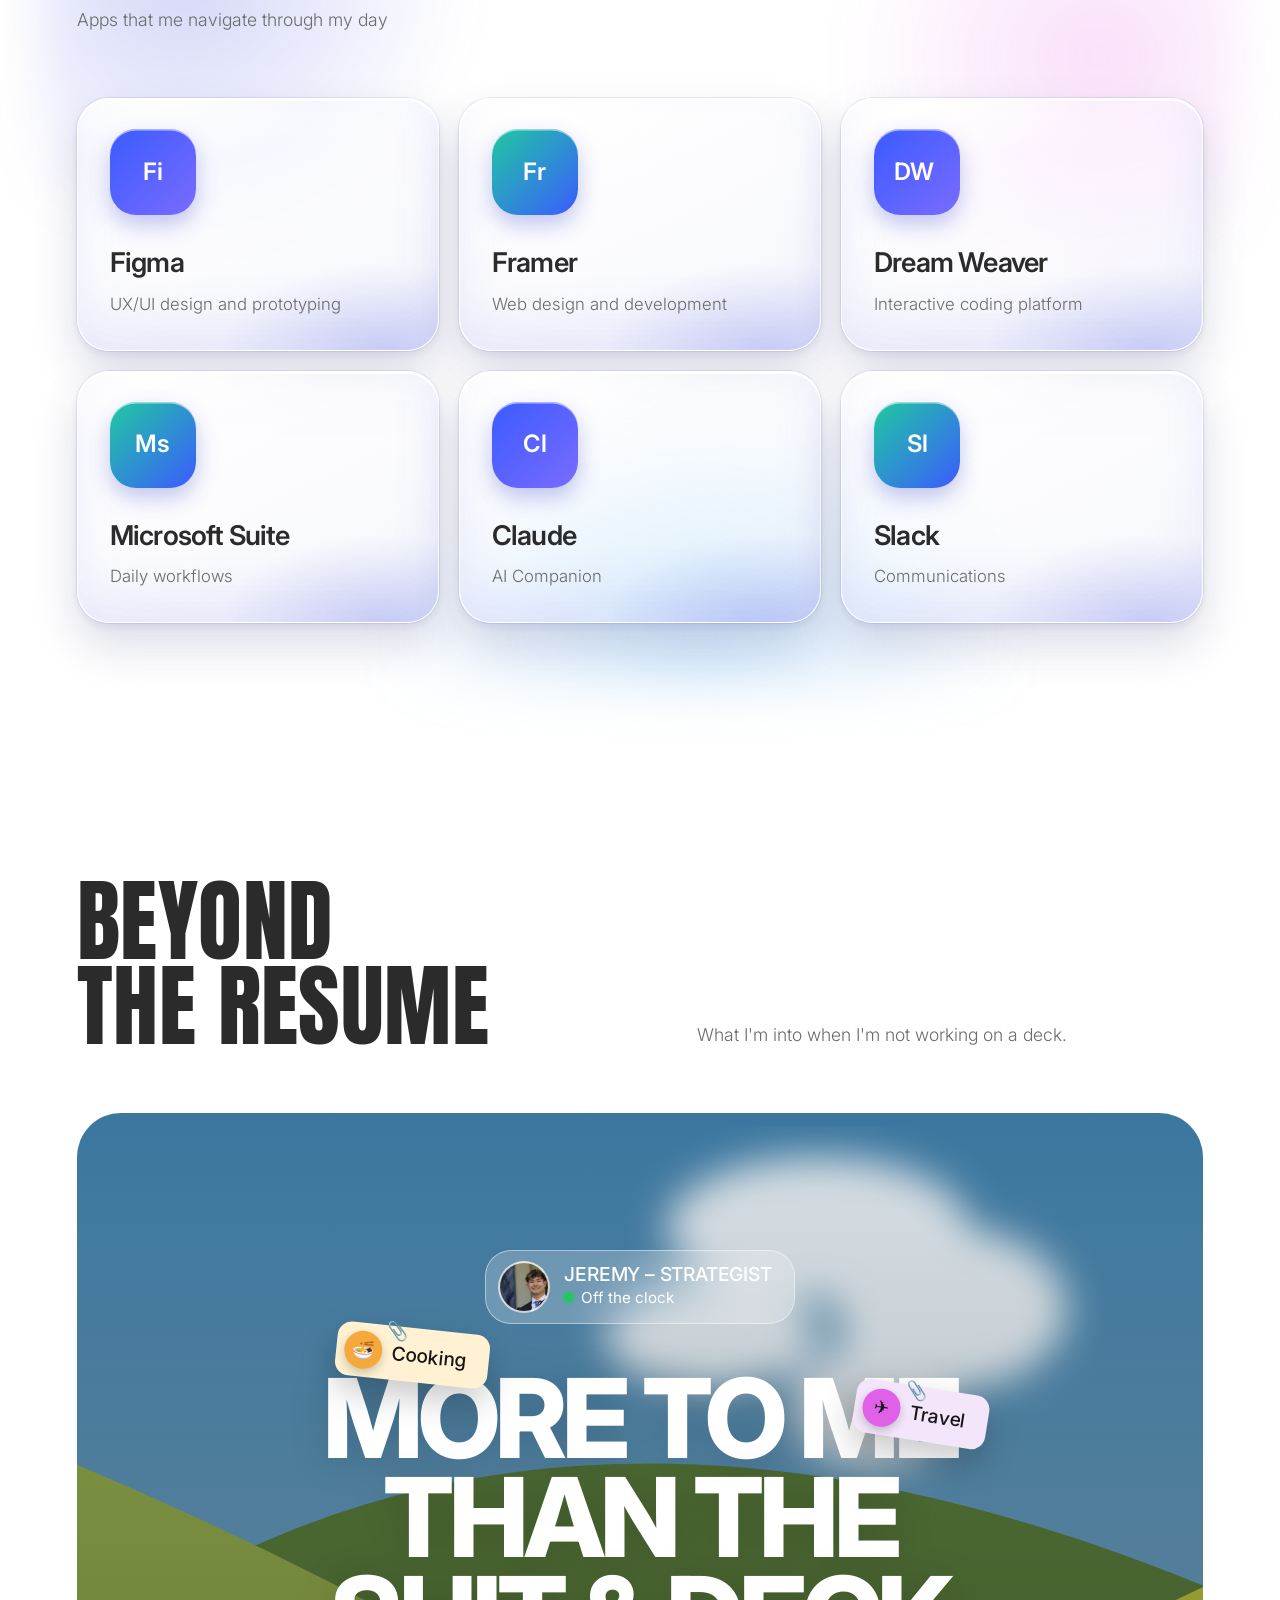
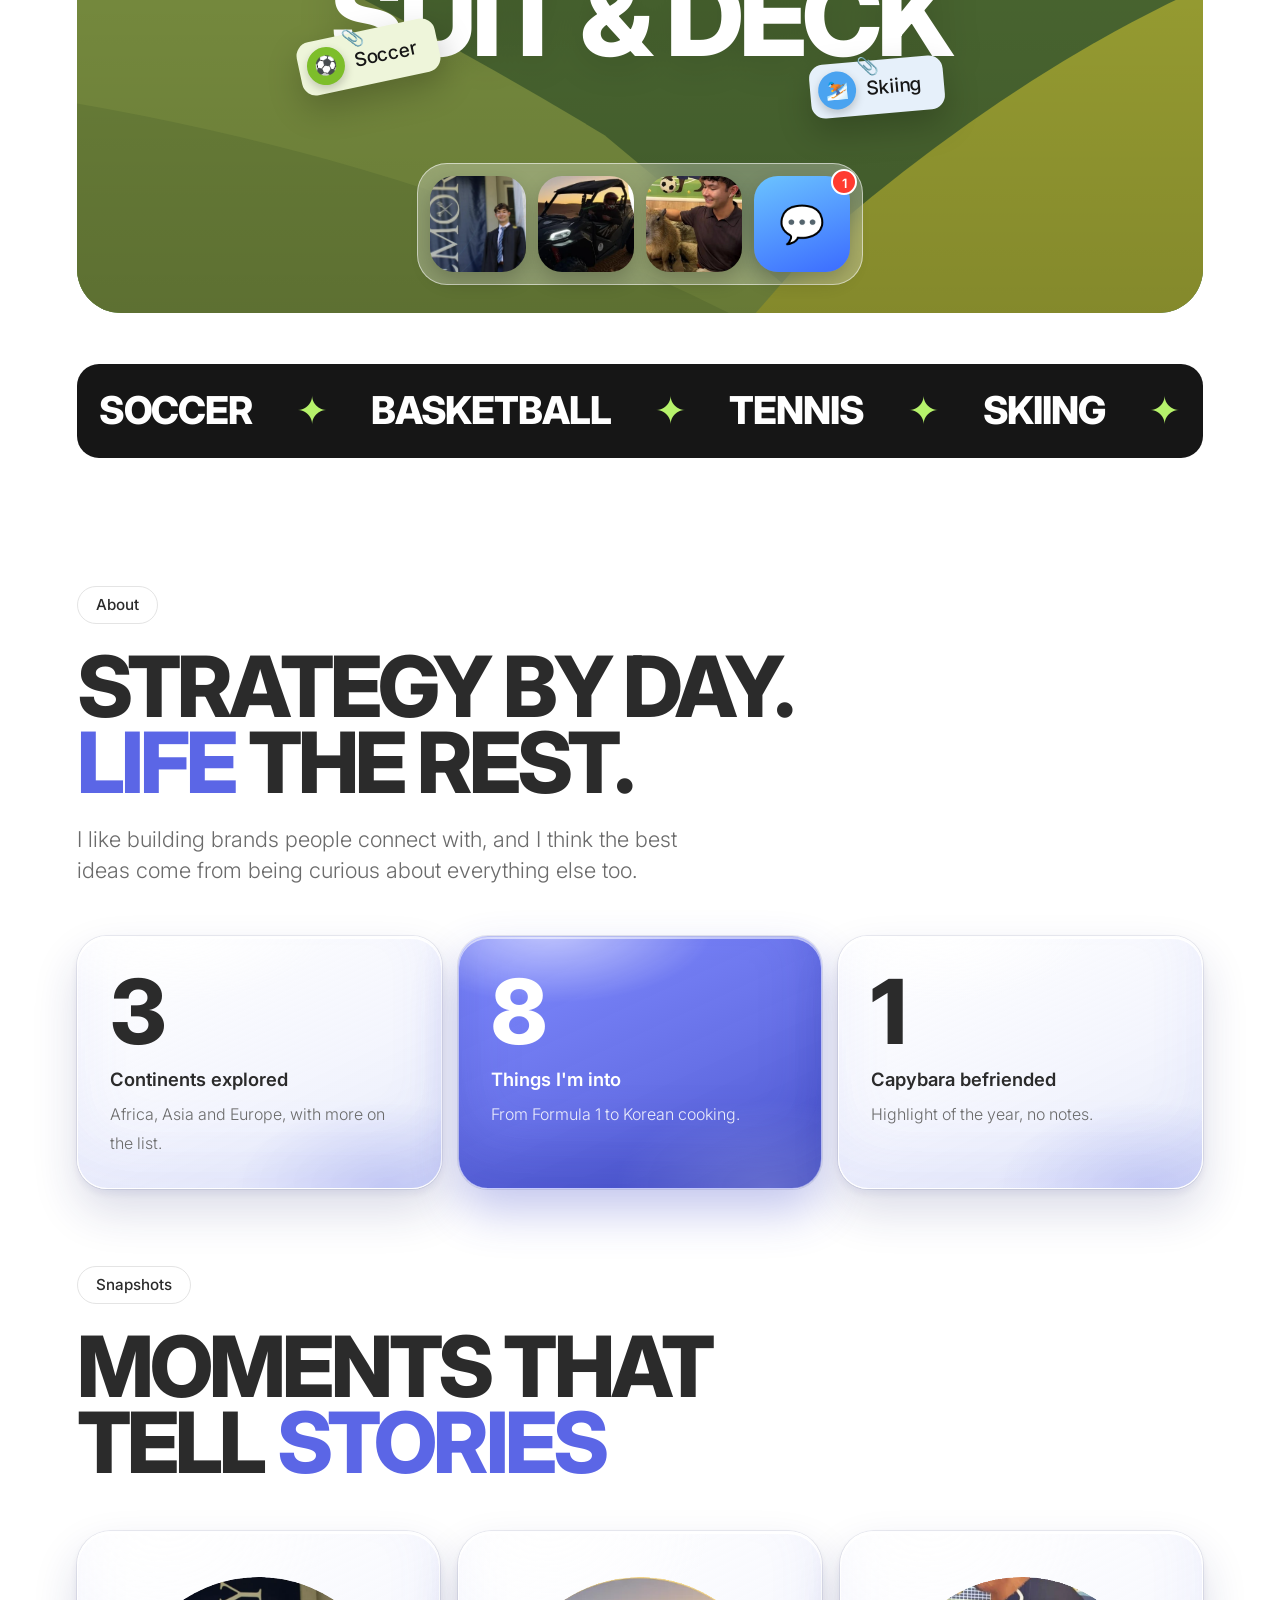
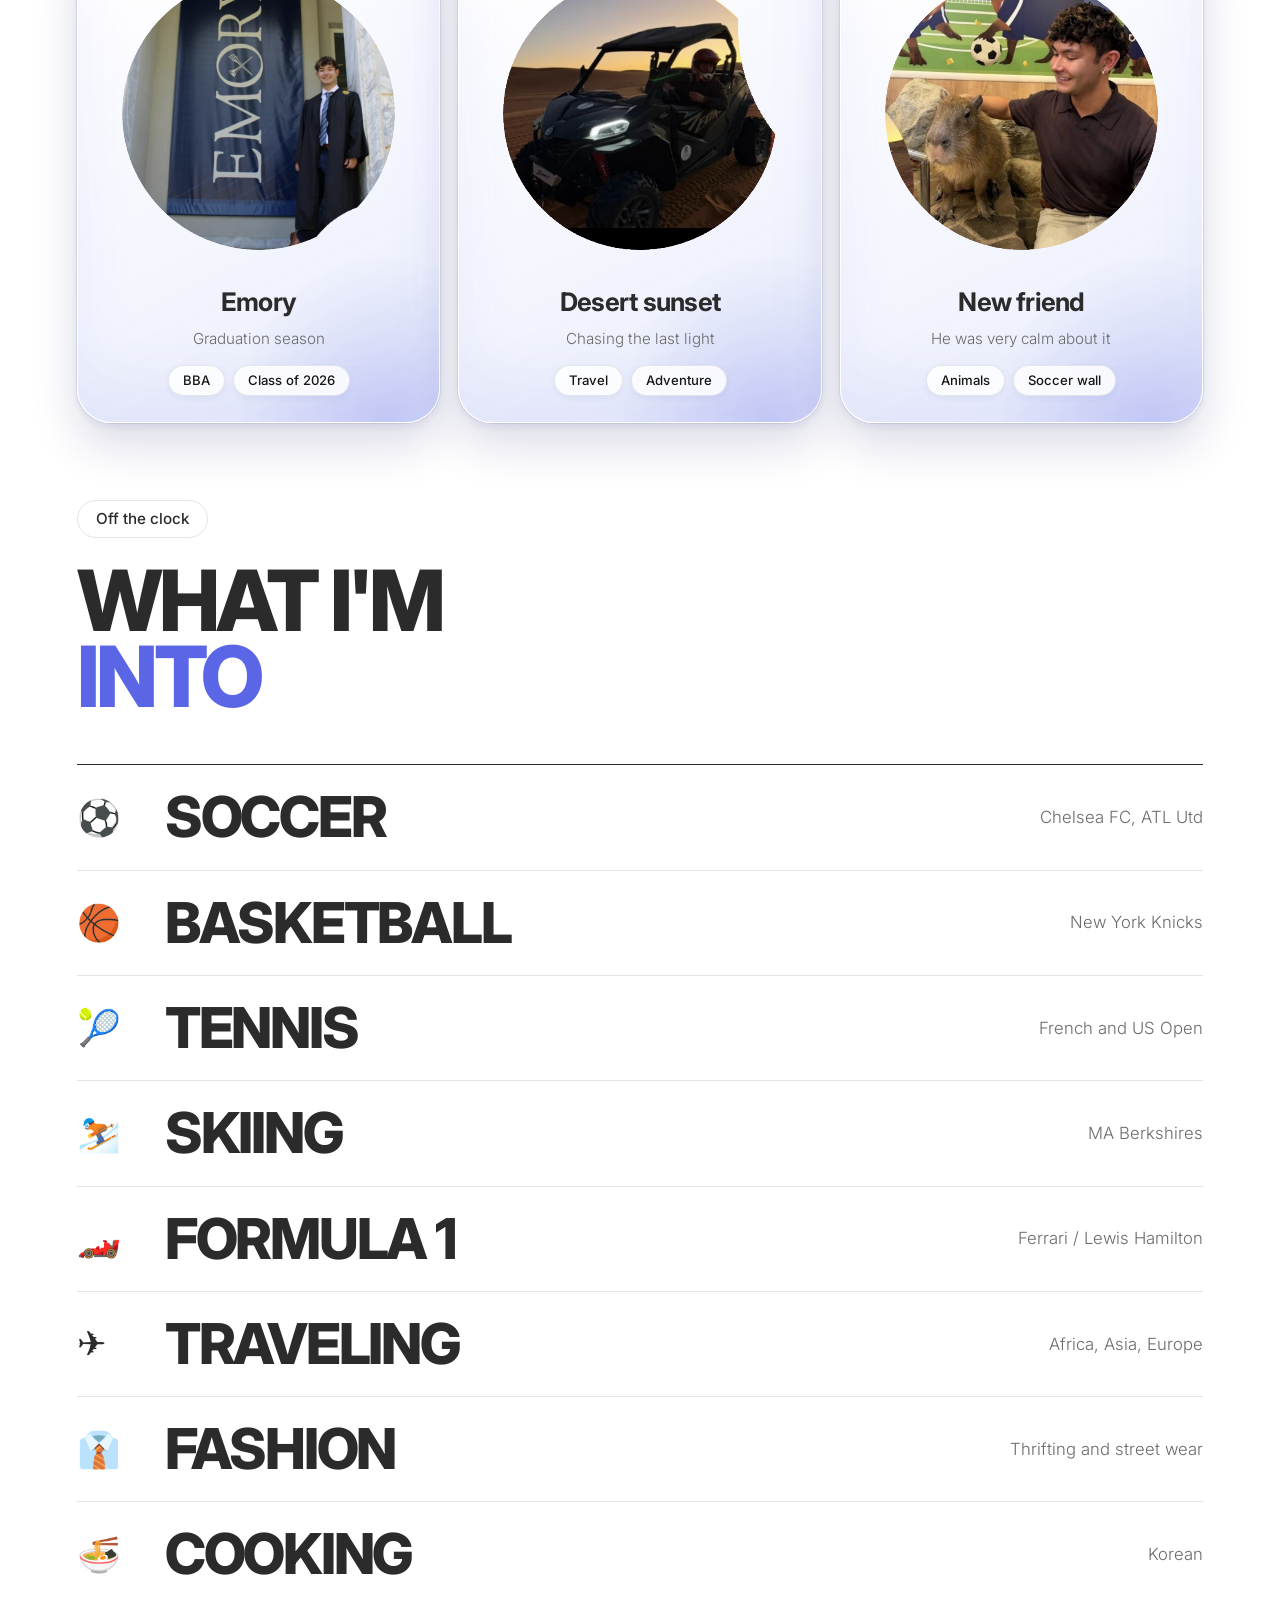
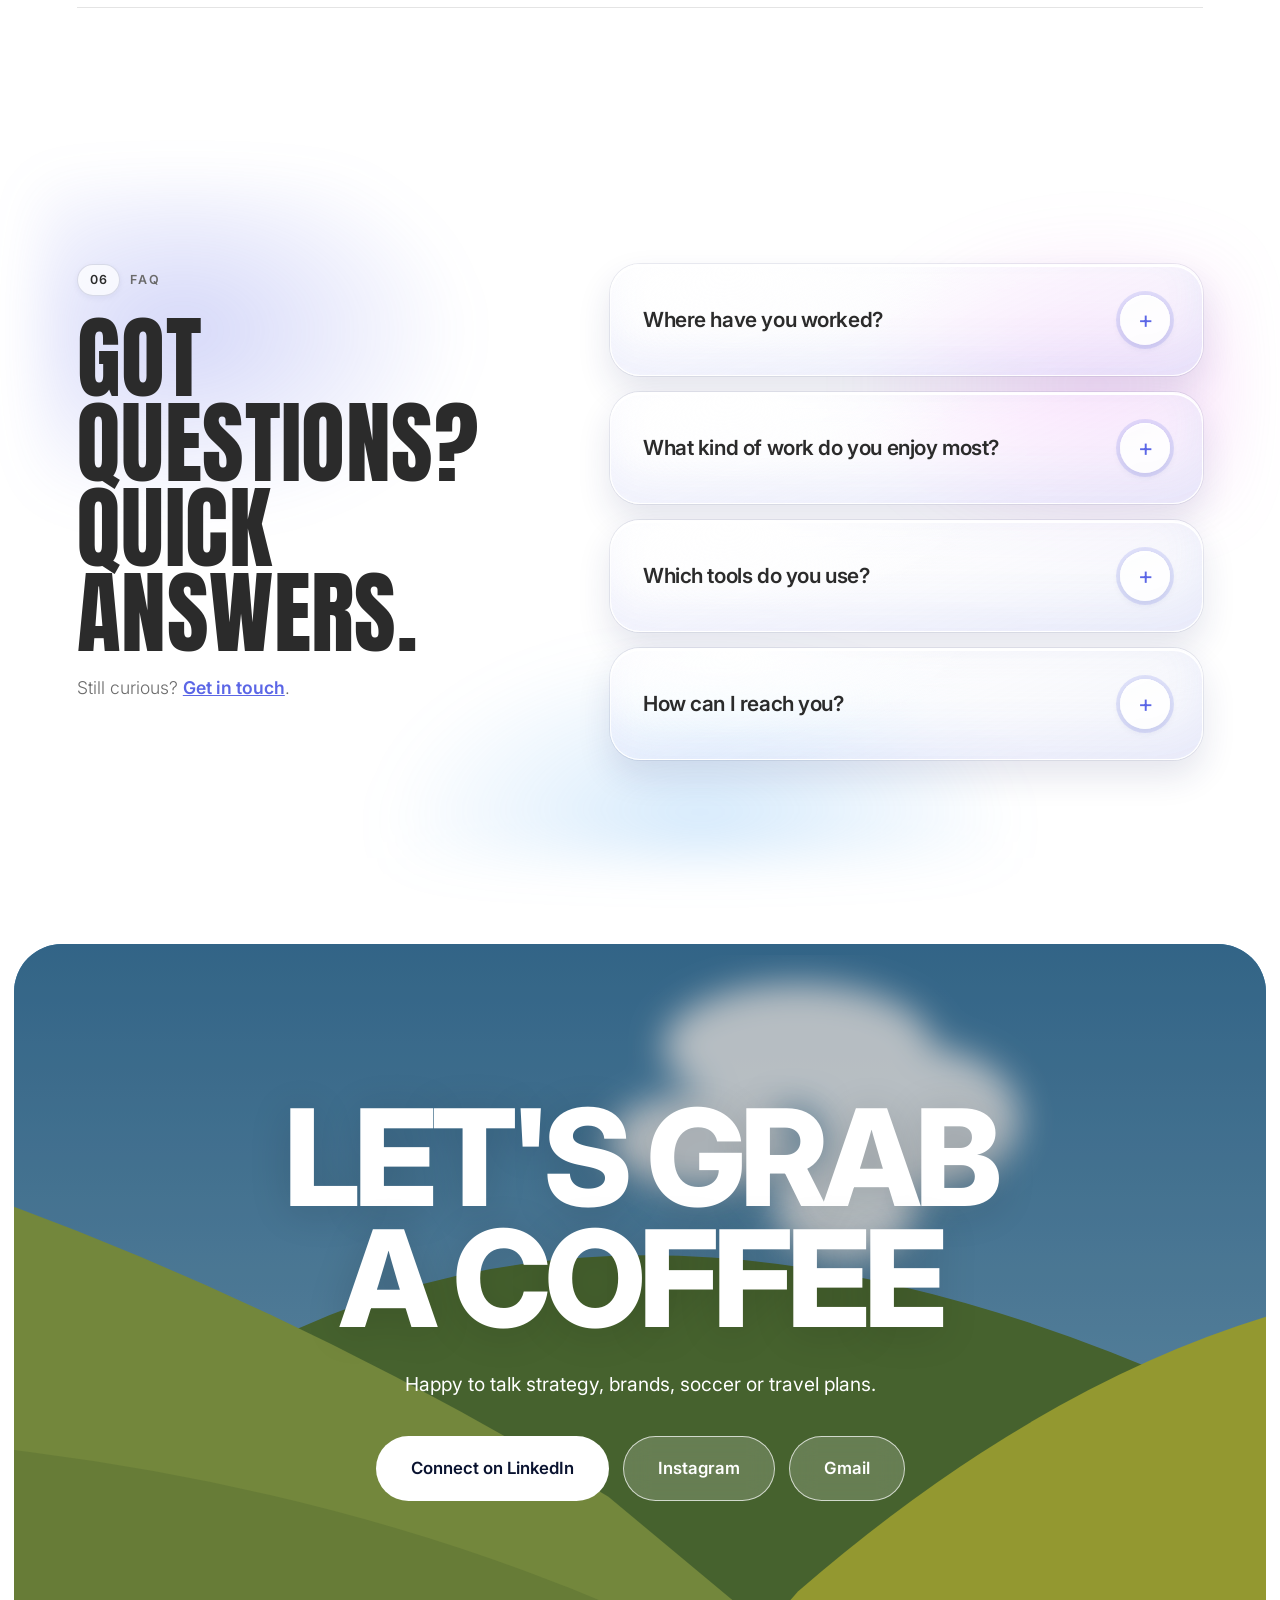
==== commit 22da5518: "Update index.html" ====
--- a/index.html
+++ b/index.html
@@ -12,7 +12,7 @@
 <link rel="preconnect" href="https://fonts.googleapis.com">
 <link rel="preconnect" href="https://fonts.gstatic.com" crossorigin>
 <link href="https://fonts.googleapis.com/css2?family=Anton&family=Inter:wght@300;400;500;600,800&display=swap" rel="stylesheet">
-<link rel="stylesheet" href="style.css?v=50">
+<link rel="stylesheet" href="style.css?v=67">
 </head>
 <body>
 <canvas id="lake" aria-hidden="true"></canvas>
--- a/style.css
+++ b/style.css
@@ -562,3 +562,32 @@
 
 /* lake mode: skip the live blur on these for speed */
 html[data-lake="on"] .tkgrid li, html[data-lake="on"] .fqlist details, html[data-lake="on"] .snum b { -webkit-backdrop-filter: none; backdrop-filter: none; }
+/* ================= 3D TILT HEADSHOT CARD ================= */
+.tilt-hero { position: relative; padding: 140px var(--pad, 6vw) 50px; display: grid; grid-template-columns: 1fr minmax(260px, 30vw) 1fr; gap: 2vw; align-items: end; max-width: 1500px; margin: 0 auto; }
+.tilt-side .hname { font-family: var(--display); font-size: clamp(1.2rem, 2.4vw, 2.1rem); text-transform: uppercase; margin: 0 0 6px; }
+.tilt-side .word { font-family: var(--display); font-weight: 400; text-transform: uppercase; font-size: clamp(3.2rem, 9vw, 8.4rem); line-height: .86; margin: 0; }
+.tilt-r { text-align: right; }
+.tilt-r .tag { margin: 18px 0 0 auto; max-width: 28ch; font-size: clamp(1rem, 1.6vw, 1.45rem); line-height: 1.3; color: var(--muted); }
+.tilt-stage { perspective: 1100px; justify-self: center; width: min(100%, 420px); aspect-ratio: .72; position: relative; }
+.tilt-card { position: absolute; inset: 0; border-radius: 32px; transform-style: preserve-3d; will-change: transform; background: #cfd4ea; box-shadow: 0 30px 60px rgba(30,40,110,.28); }
+.tilt-card > * { position: absolute; }
+.t-photo { inset: 0; width: 100%; height: 100%; object-fit: cover; border-radius: 32px; pointer-events: none; }
+.t-fade { inset: 0; border-radius: 32px; background: linear-gradient(180deg, rgba(10,12,30,0) 52%, rgba(10,12,30,.62) 100%); pointer-events: none; }
+.t-rim { inset: 0; border-radius: 32px; pointer-events: none; box-shadow: inset 0 0 0 1.5px rgba(255,255,255,.7), inset 0 2px 0 rgba(255,255,255,.9); }
+.t-chip { left: 18px; top: 18px; transform: translateZ(var(--z)); padding: 8px 16px; border-radius: 999px; font-size: .85rem; font-weight: 500; color: #fff; background: rgba(255,255,255,.22); border: 1px solid rgba(255,255,255,.55); -webkit-backdrop-filter: blur(10px); backdrop-filter: blur(10px); box-shadow: 0 8px 18px rgba(20,30,90,.25); }
+.t-wave { right: 18px; top: 18px; width: 64px; height: 64px; border-radius: 50%; transform: translateZ(var(--z)); display: grid; place-items: center; font-size: 2rem; background: #5B66E6; box-shadow: 0 14px 30px rgba(91,102,230,.55); }
+.t-name { left: 22px; bottom: 22px; transform: translateZ(var(--z)); color: #fff; text-shadow: 0 4px 24px rgba(0,0,0,.35); }
+.t-name b { display: block; font-family: var(--body, Inter, sans-serif); font-weight: 800; text-transform: uppercase; letter-spacing: -.04em; line-height: .9; font-size: clamp(2rem, 4.4vw, 3.4rem); }
+.t-name small { display: block; margin-top: 10px; font-size: .95rem; font-weight: 400; opacity: .9; transform: translateZ(var(--z)); }
+.t-glare { inset: 0; border-radius: 32px; pointer-events: none; mix-blend-mode: soft-light; background: radial-gradient(circle at var(--gx, 50%) var(--gy, 30%), rgba(255,255,255,.75), rgba(255,255,255,0) 55%); opacity: var(--go, 0); transition: opacity .25s; transform: translateZ(1px); }
+.tilt-shadow { position: absolute; left: 8%; right: 8%; bottom: -26px; height: 40px; border-radius: 50%; background: rgba(30,40,110,.35); filter: blur(22px); transform: translate(var(--sx, 0), 0) scale(var(--ss, 1)); }
+@media (max-width: 860px) { .tilt-hero { grid-template-columns: 1fr; justify-items: center; text-align: center; padding-top: 110px; } .tilt-r { text-align: center; } .tilt-r .tag { margin: 18px auto 0; } .tilt-stage { width: min(78vw, 360px); } }
+@media (prefers-reduced-motion: reduce) { .tilt-card { transform: none !important; } }
+/* ---- Hero tweaks: smaller side text, bigger card, more space below ---- */
+.tilt-hero { grid-template-columns: 1fr minmax(300px, 38vw) 1fr; align-items: center; padding-bottom: clamp(90px, 12vw, 170px); }
+.tilt-stage { width: min(100%, 560px); }
+.tilt-side .word { font-size: clamp(2.4rem, 5.6vw, 5.4rem); }
+.tilt-side .hname { font-size: clamp(1rem, 1.8vw, 1.6rem); }
+.tilt-r .tag { font-size: clamp(.95rem, 1.3vw, 1.2rem); }
+#experience { padding-top: clamp(70px, 9vw, 150px); }
+@media (max-width: 860px) { .tilt-hero { grid-template-columns: 1fr; padding-bottom: 70px; } .tilt-stage { width: min(82vw, 380px); } }
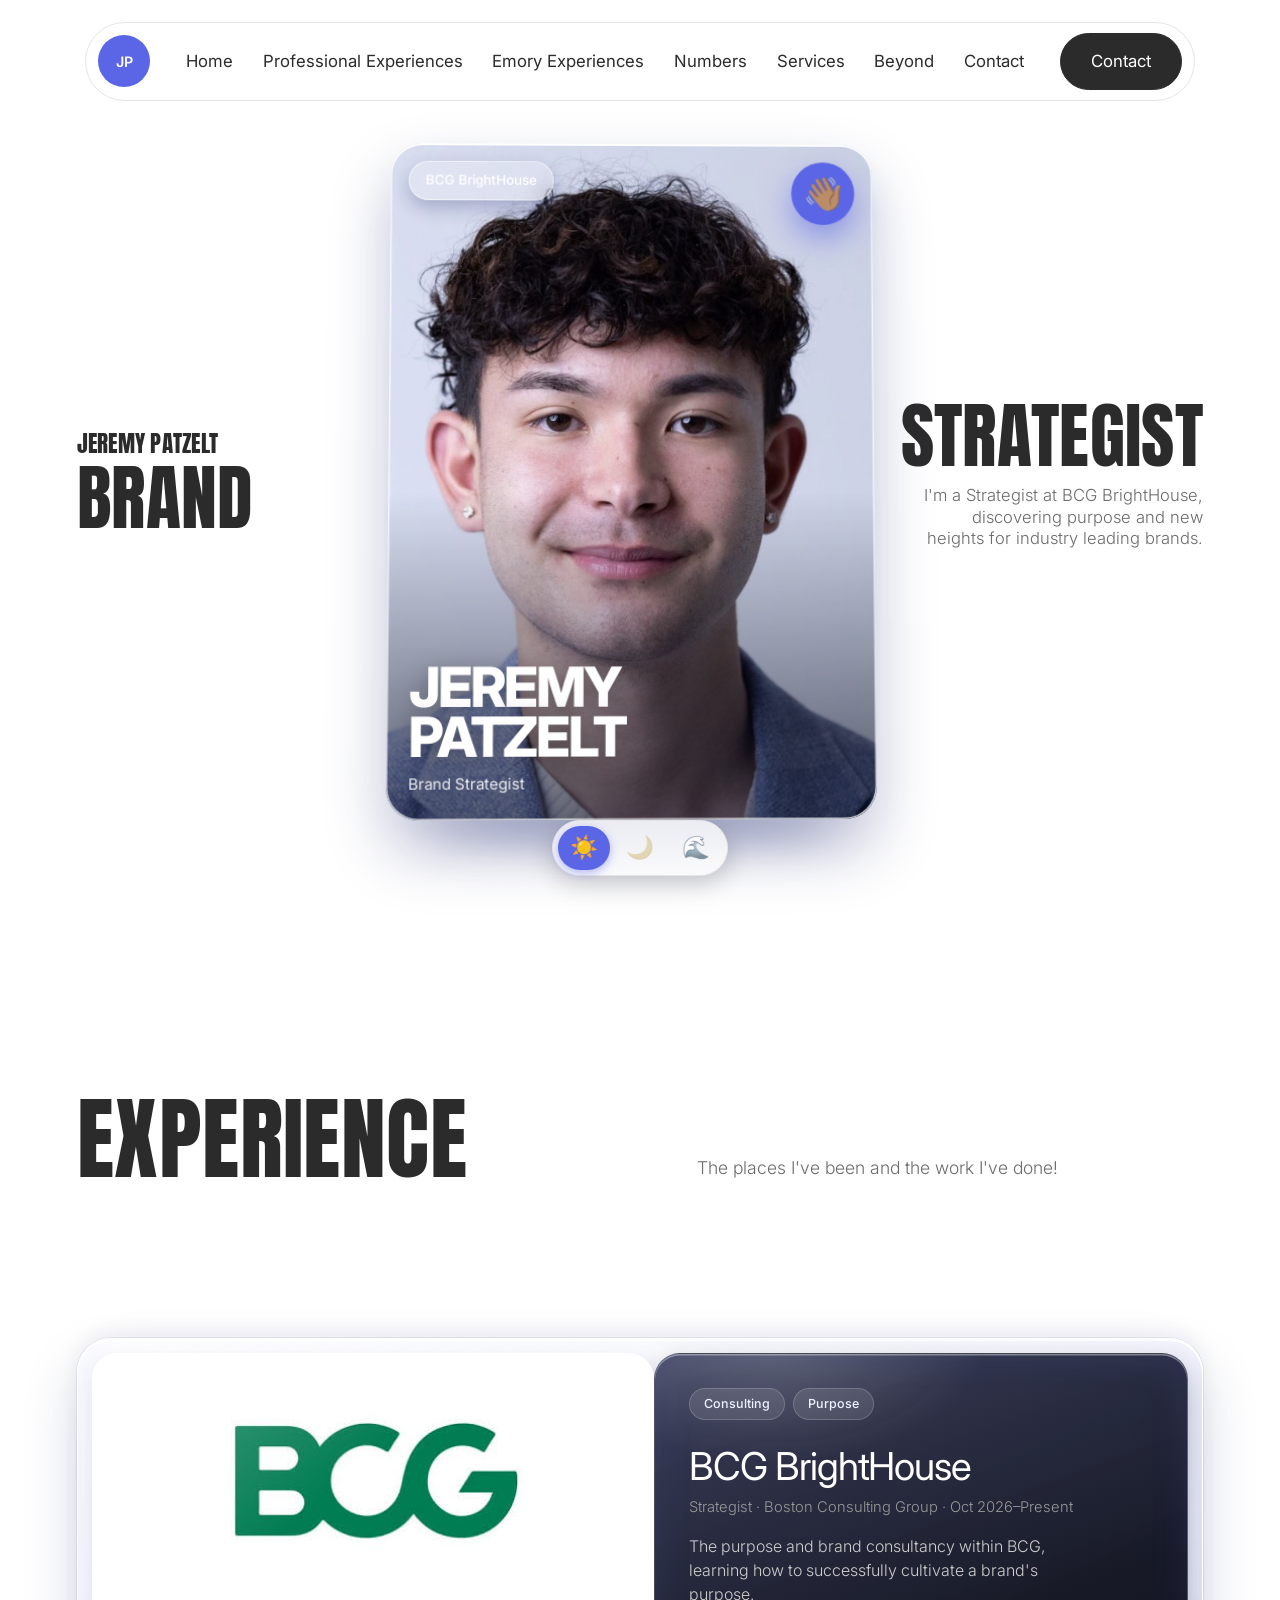
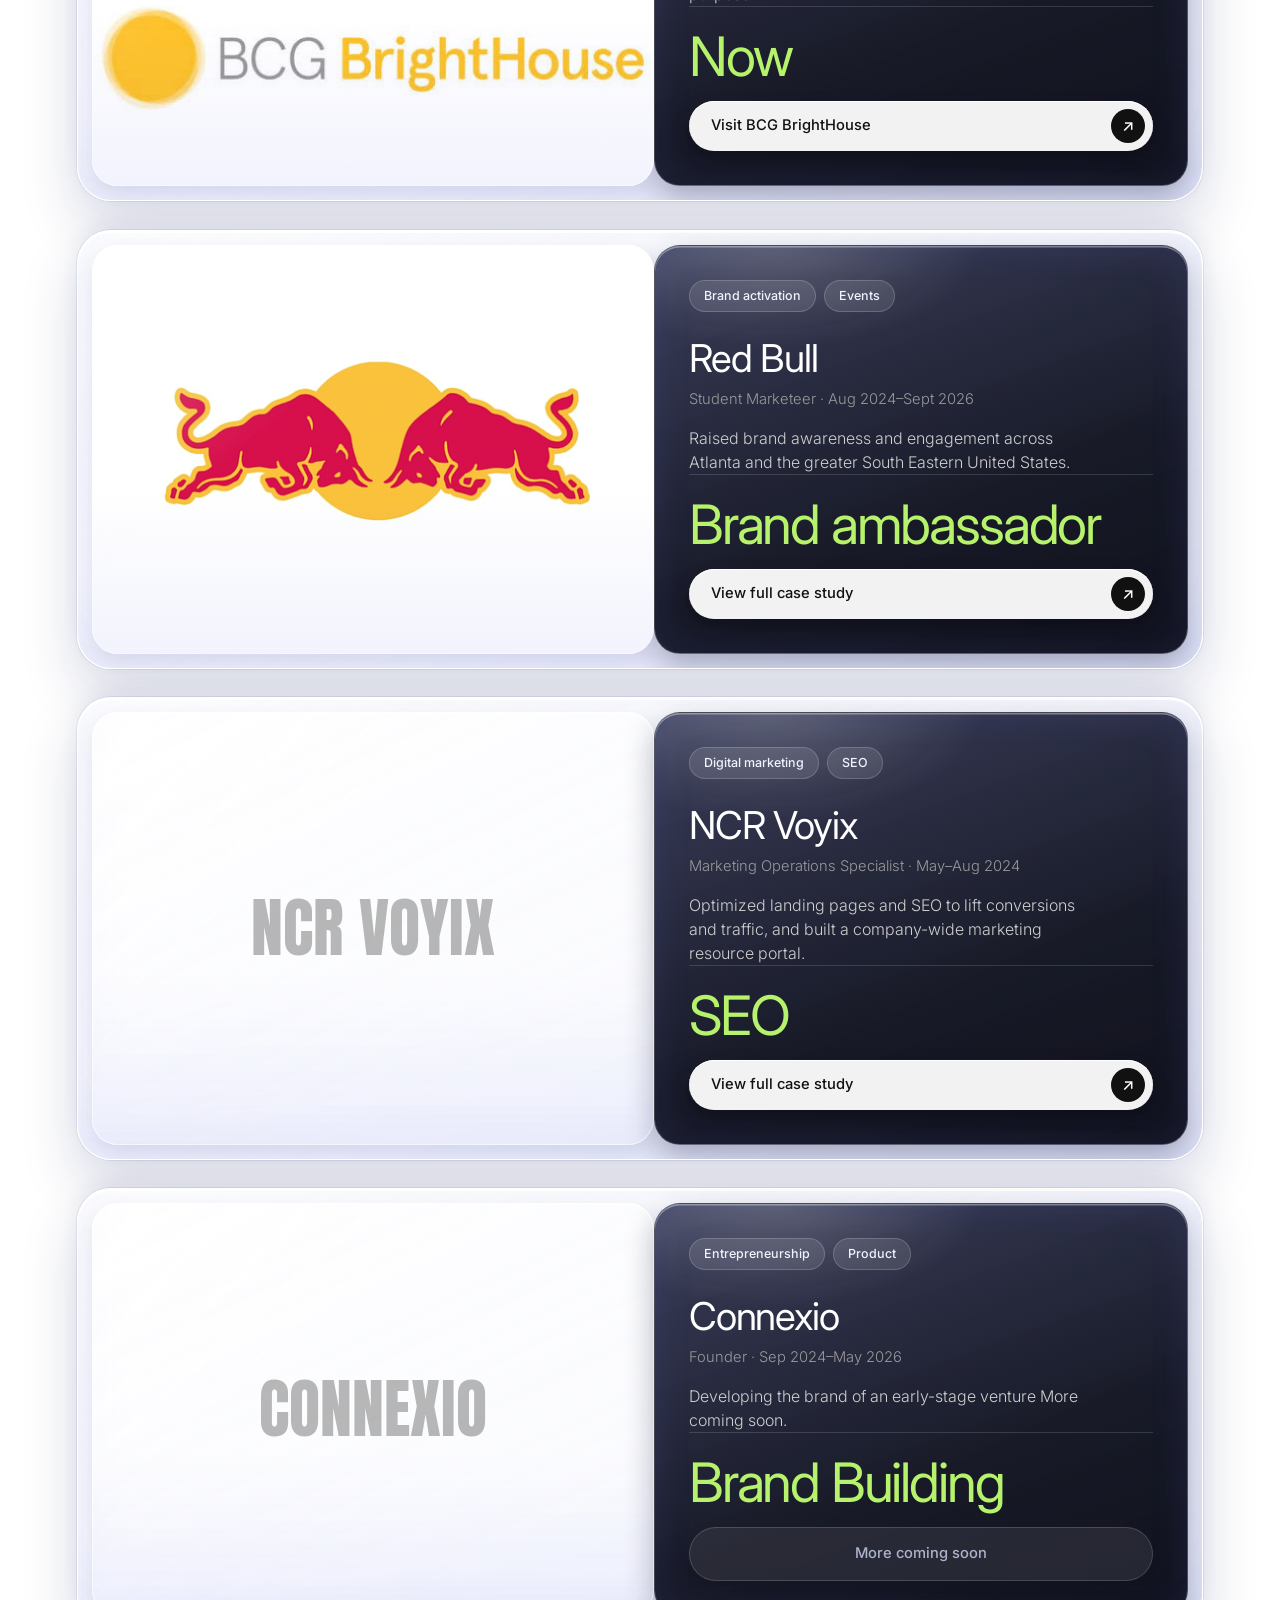
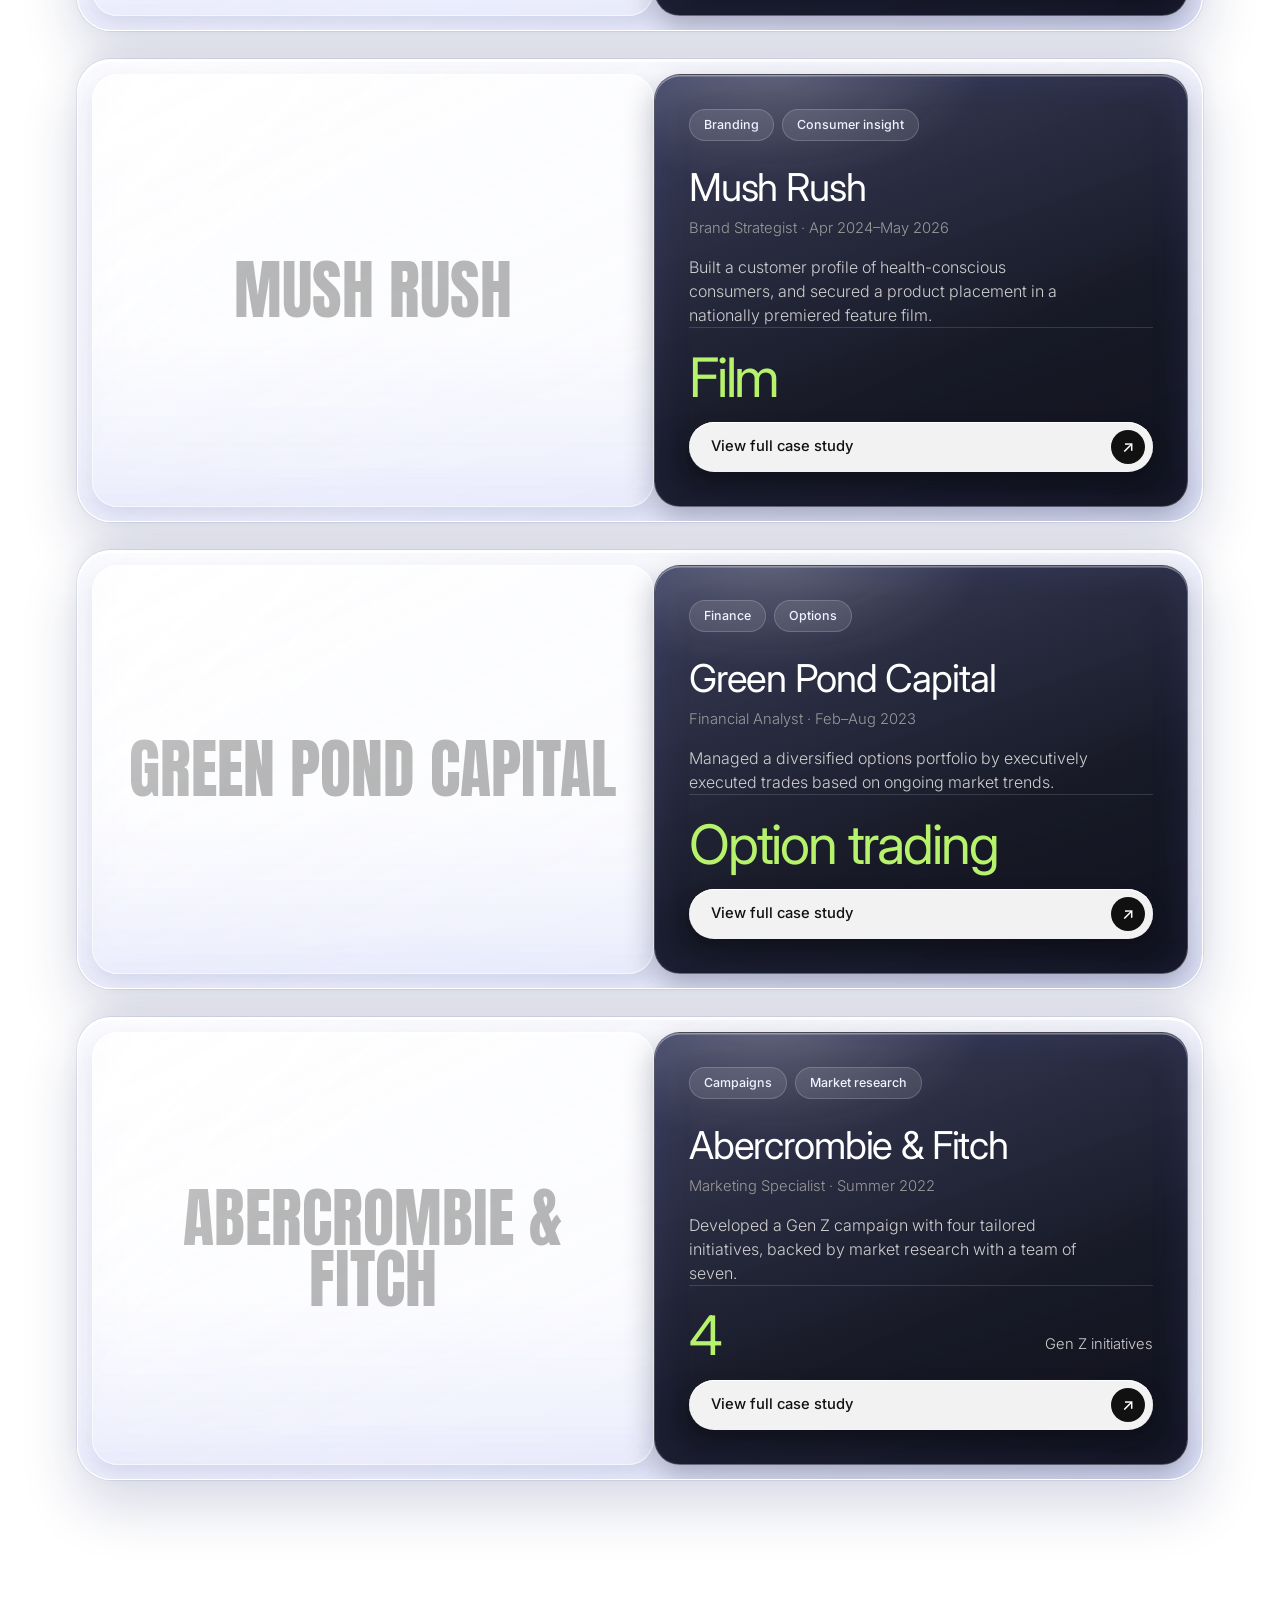
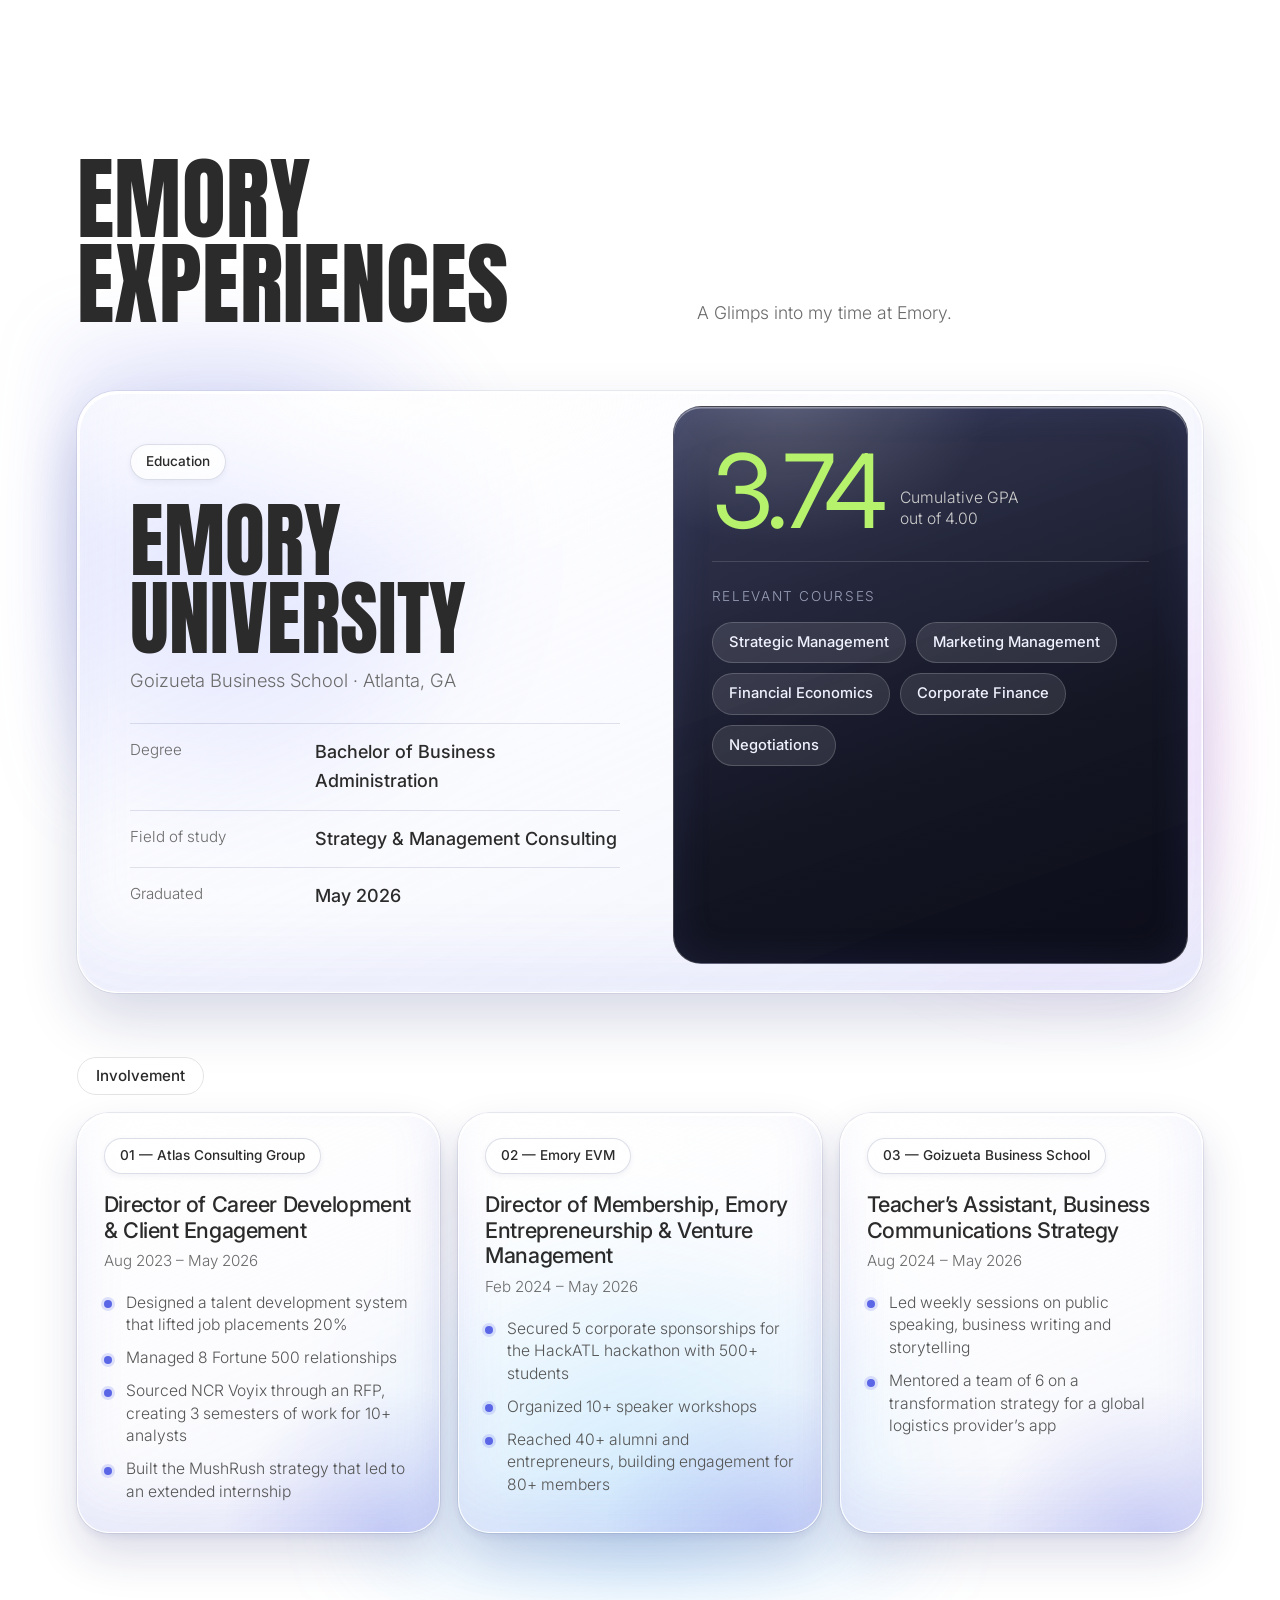
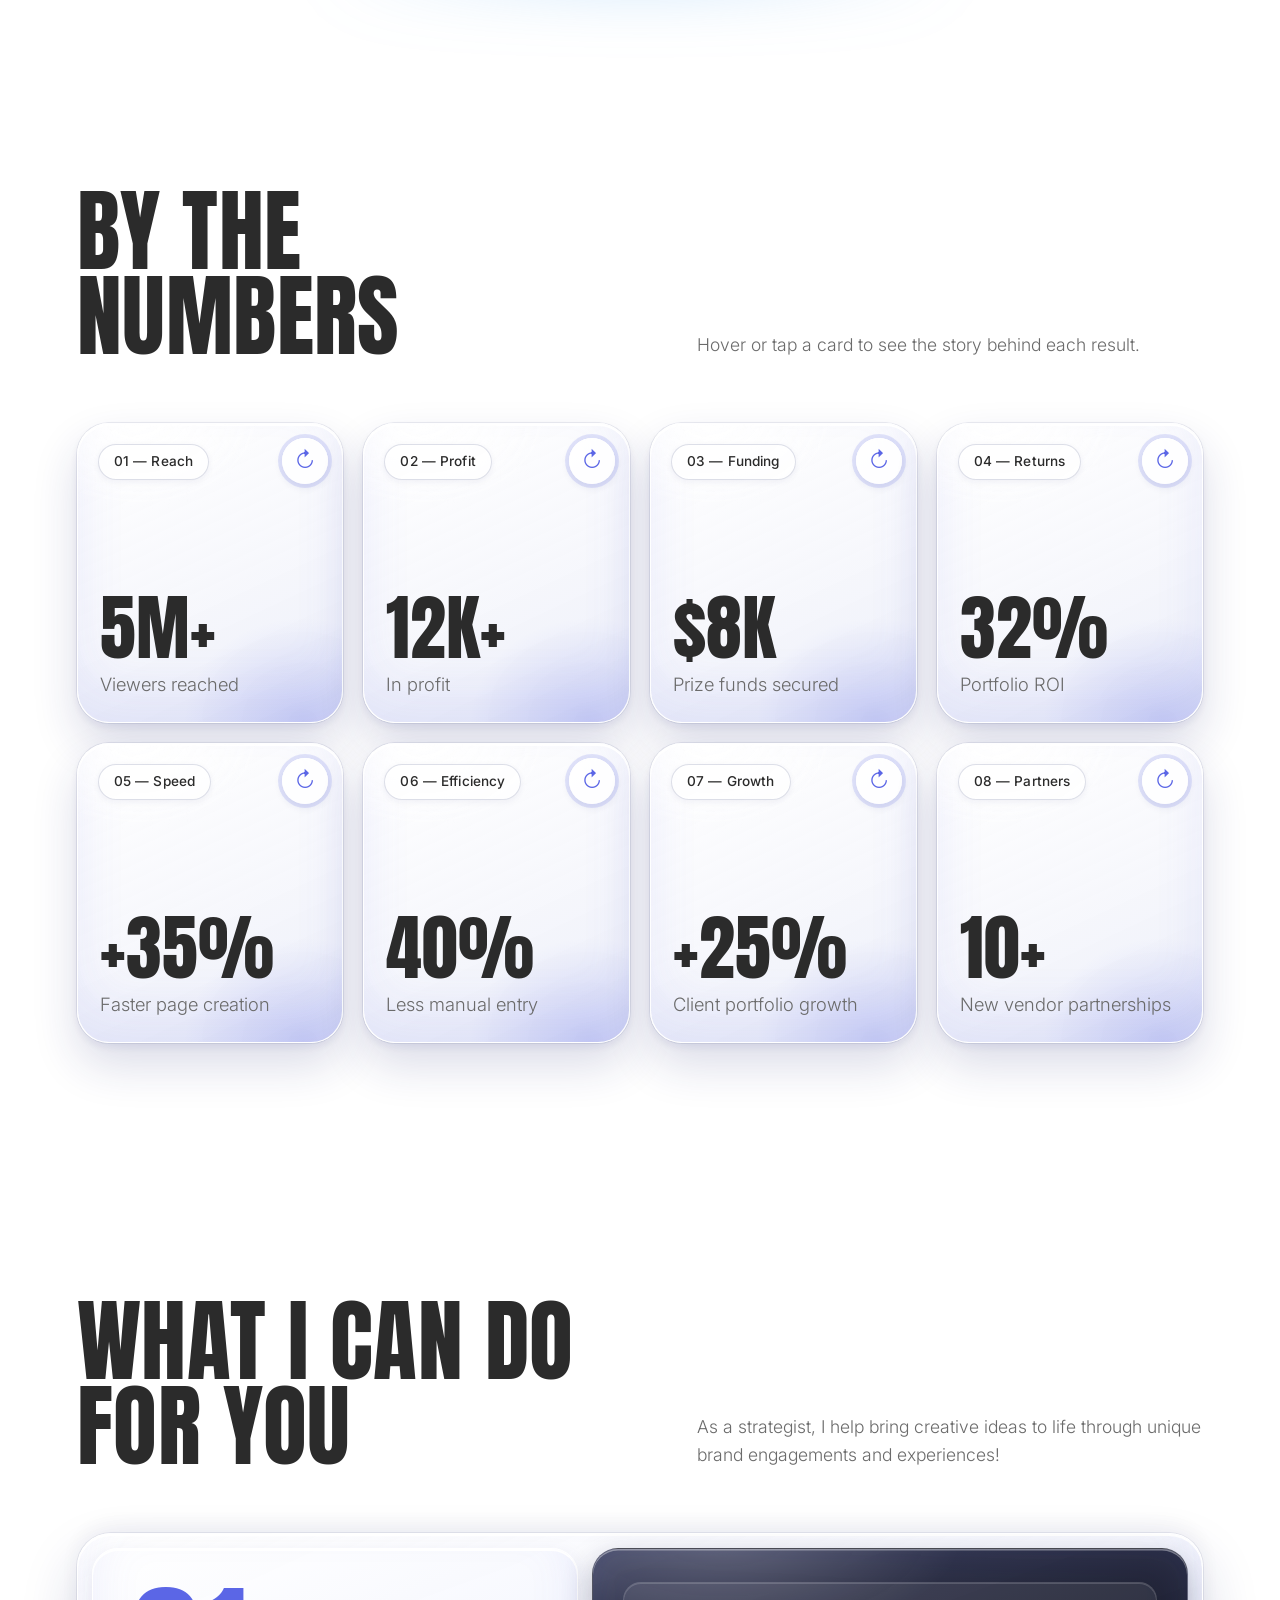
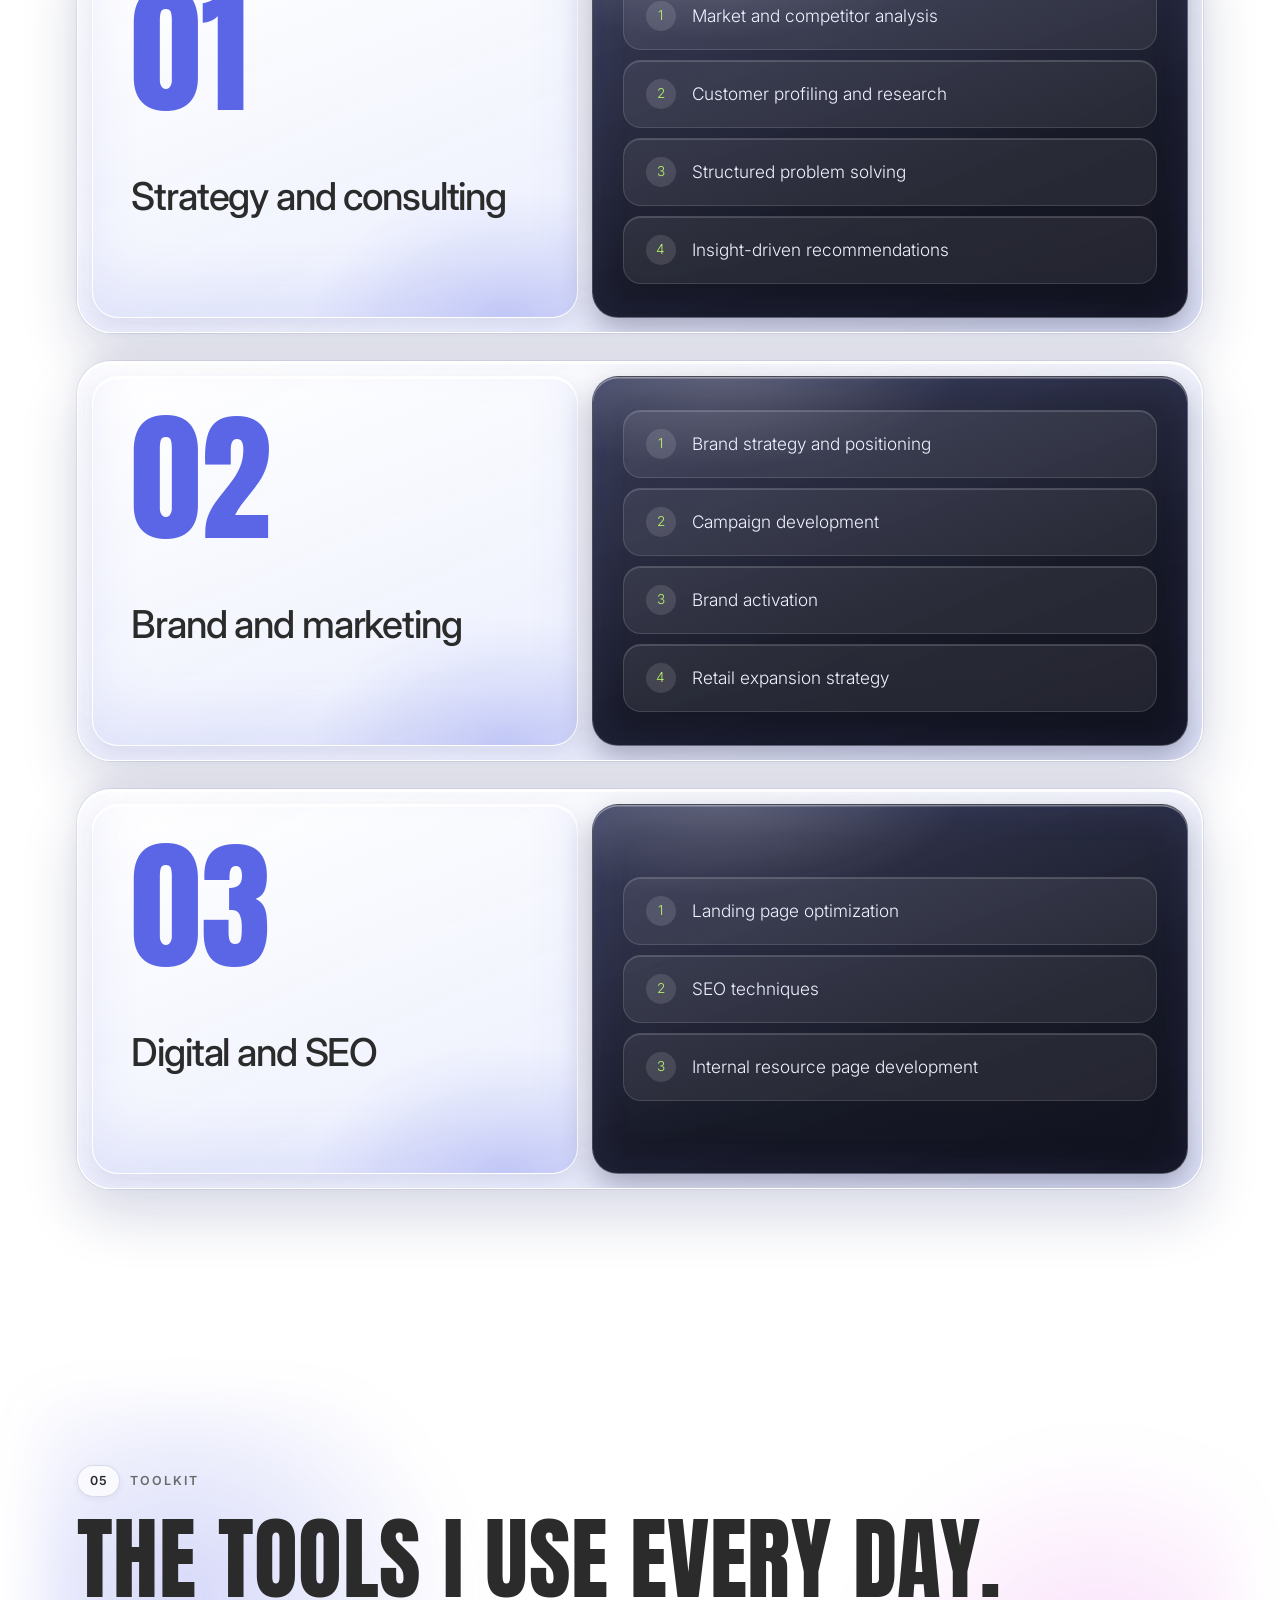
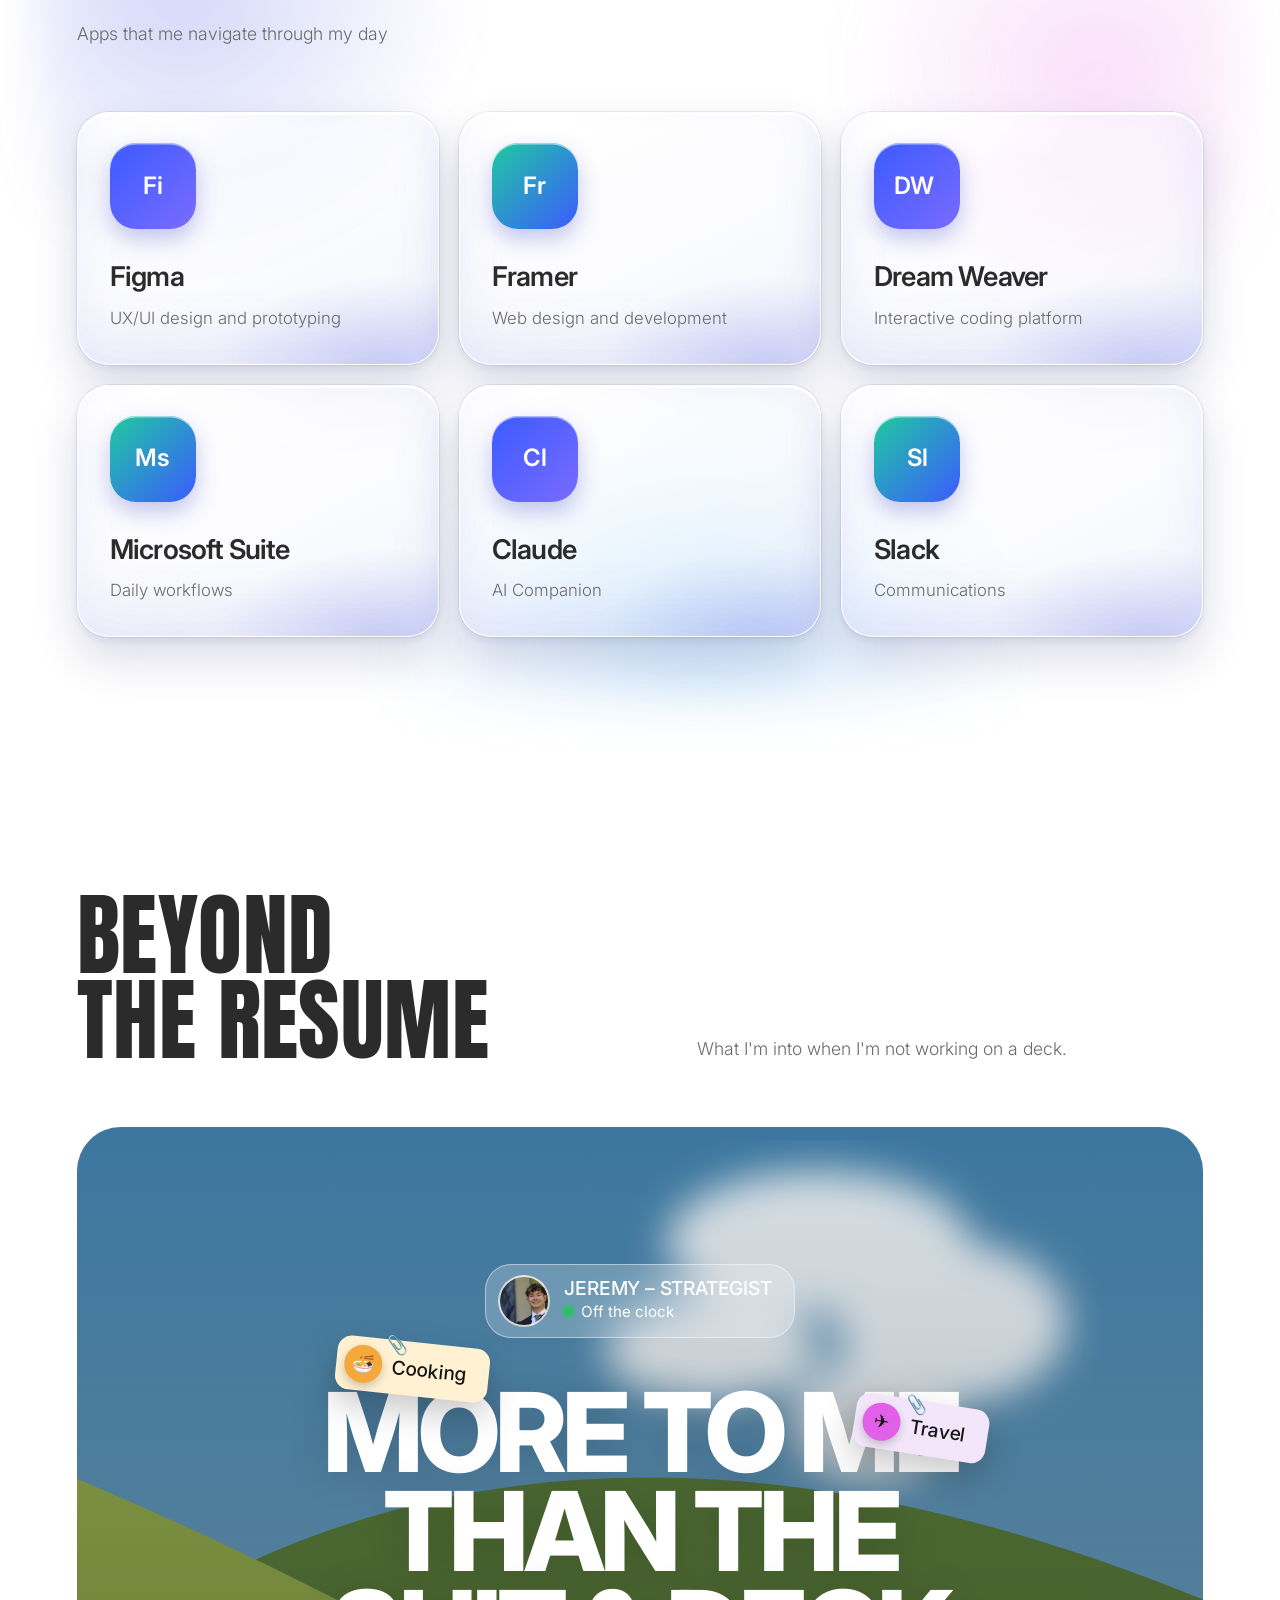
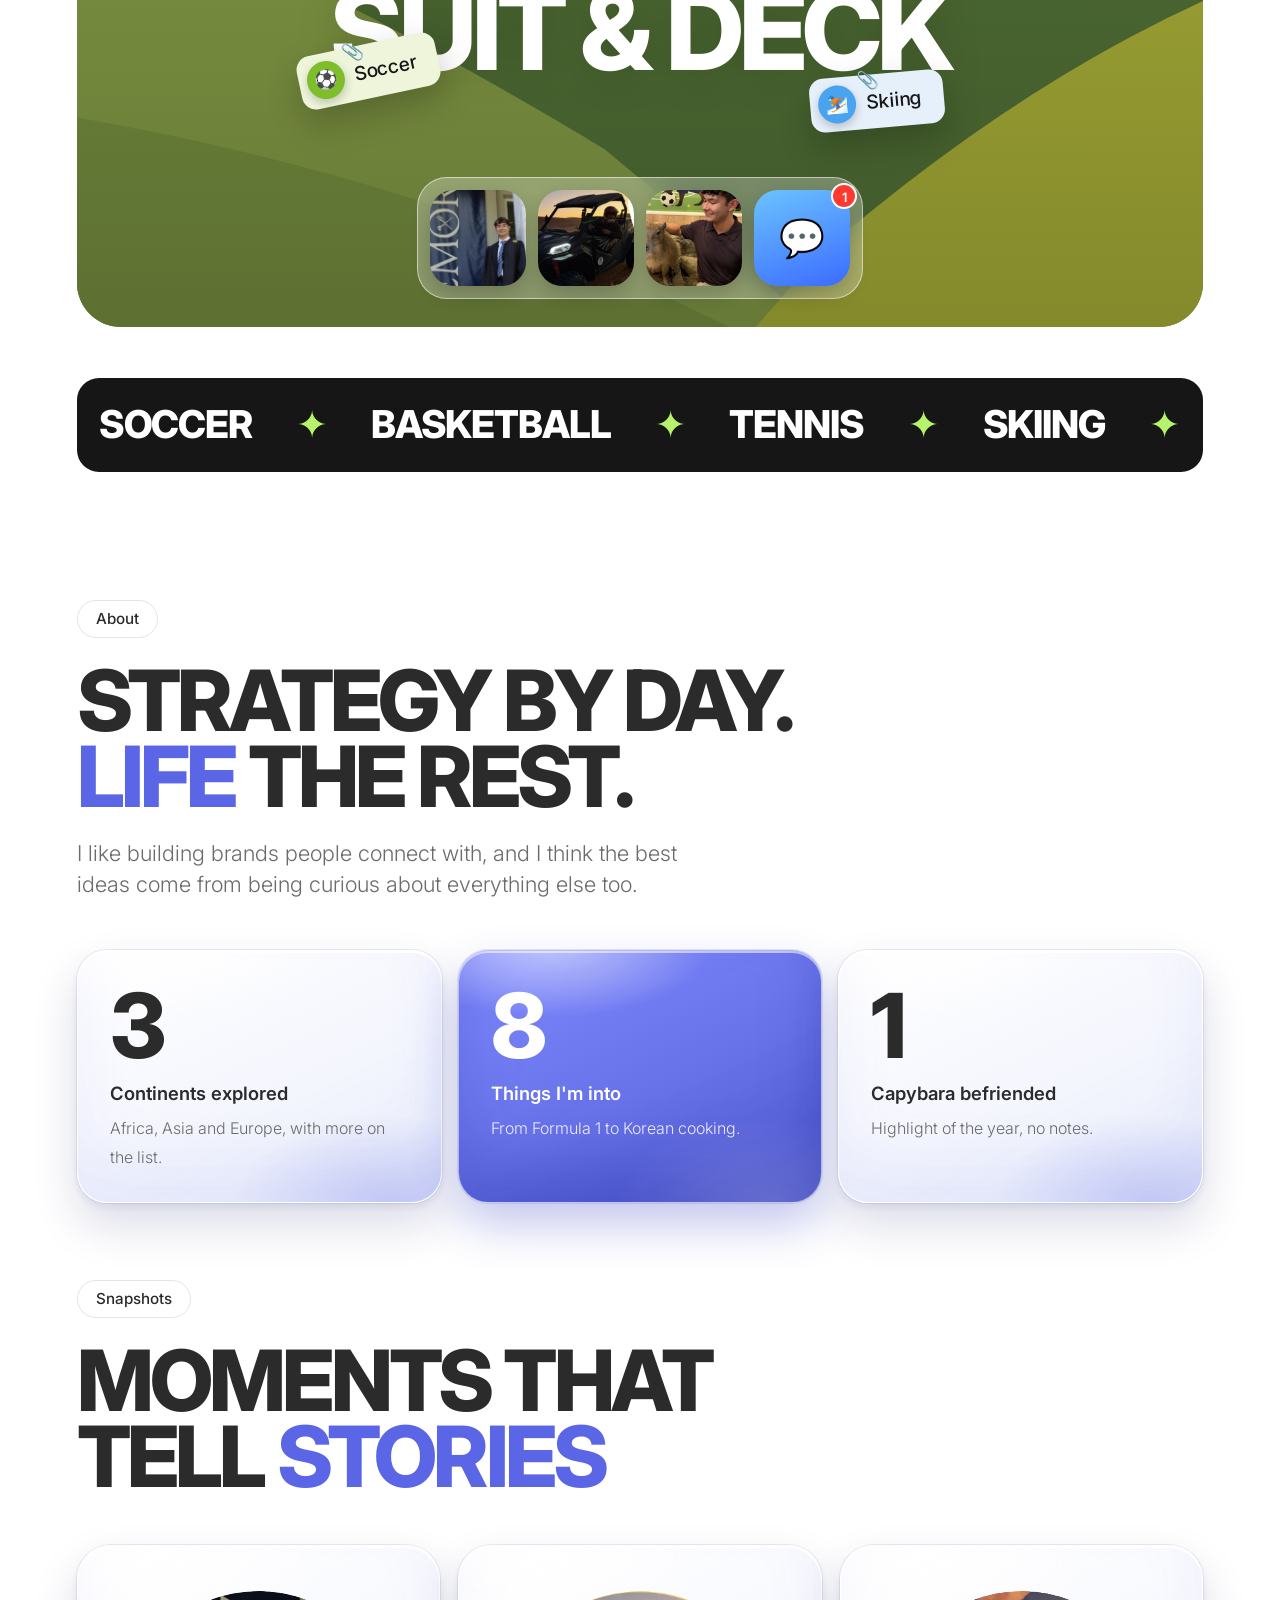
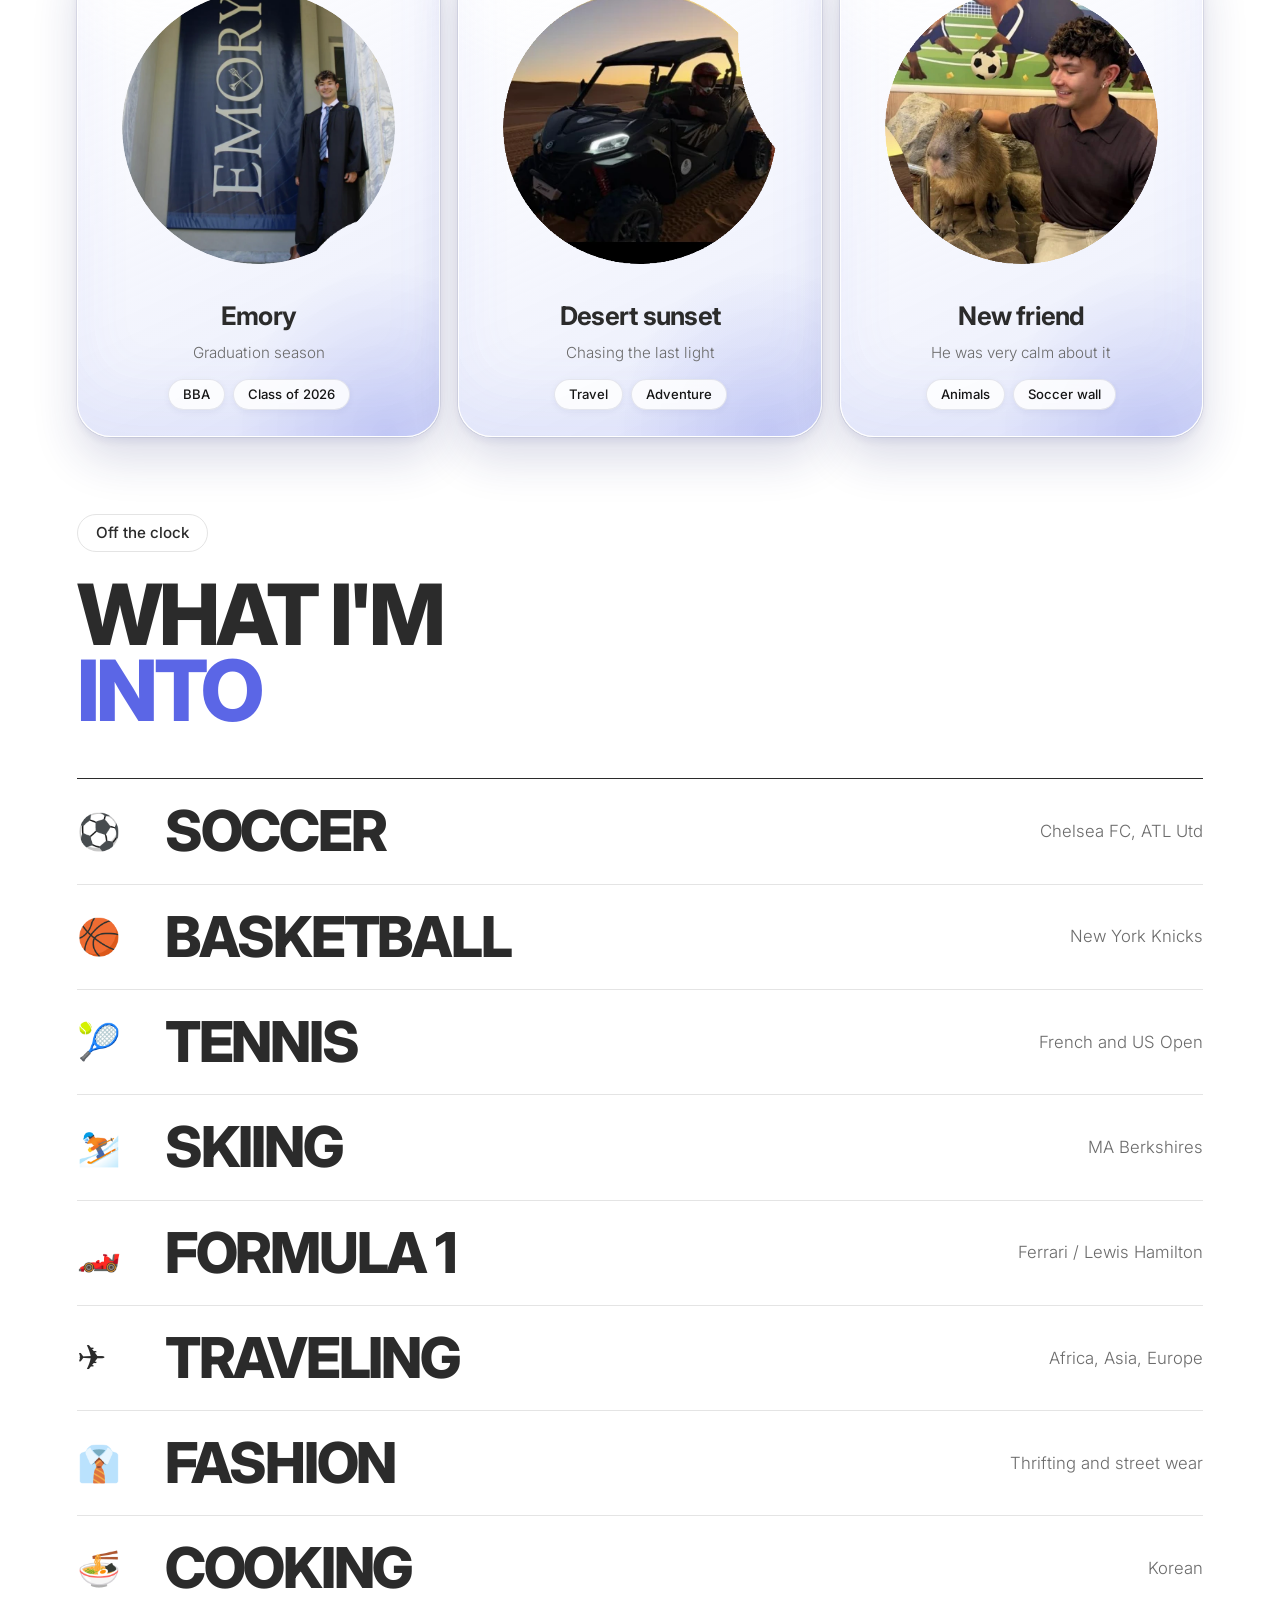
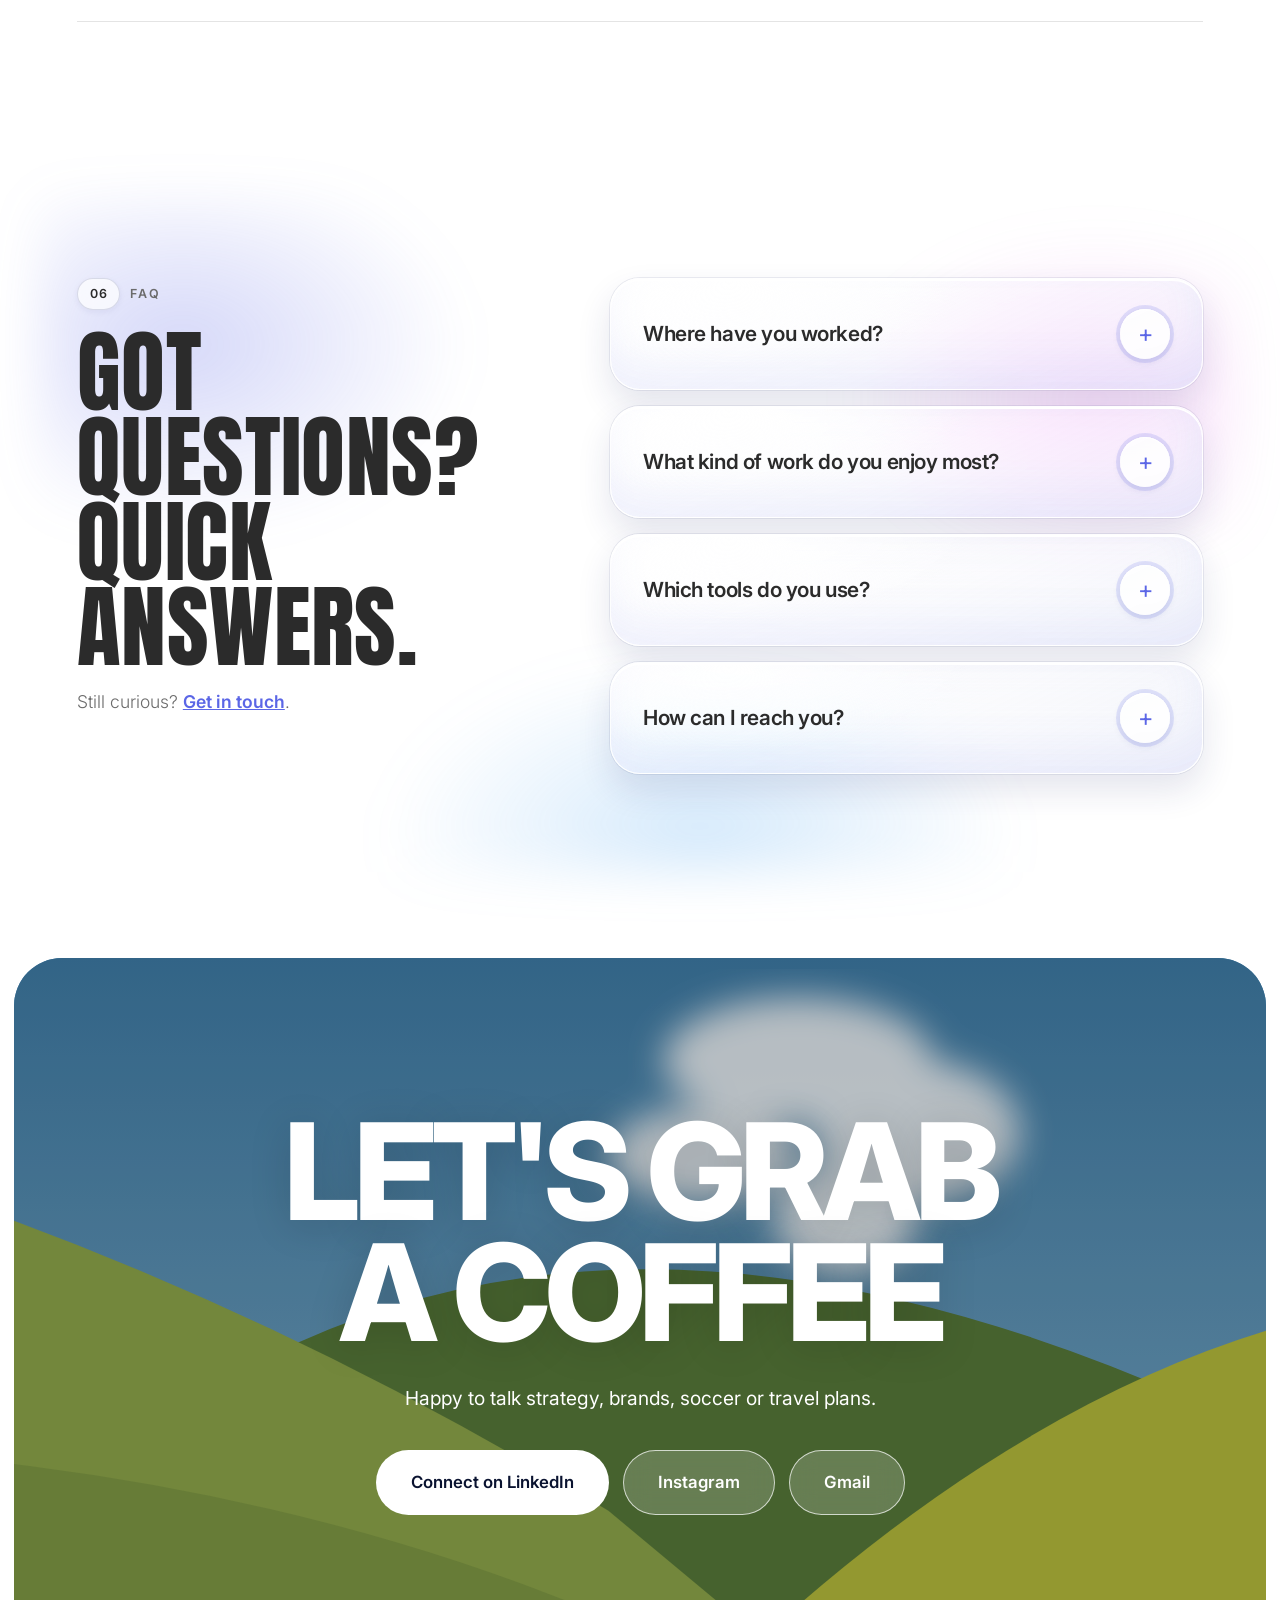
==== commit 3b06de09: "Update index.html" ====
--- a/index.html
+++ b/index.html
@@ -12,7 +12,7 @@
 <link rel="preconnect" href="https://fonts.googleapis.com">
 <link rel="preconnect" href="https://fonts.gstatic.com" crossorigin>
 <link href="https://fonts.googleapis.com/css2?family=Anton&family=Inter:wght@300;400;500;600,800&display=swap" rel="stylesheet">
-<link rel="stylesheet" href="style.css?v=67">
+<link rel="stylesheet" href="style.css?v=80">
 </head>
 <body>
 <canvas id="lake" aria-hidden="true"></canvas>
@@ -474,6 +474,7 @@
 <script src="main.js"></script>
 <script src="lake.js?v=3" defer></script>
 <script src="tilt-card.js?v=1" defer></script>
+<script src="tilt-all.js?v=1" defer></script>
 <script>document.addEventListener('DOMContentLoaded', function () { mountTilt({ max: 16 }); });</script>
 </body>
 </html>
